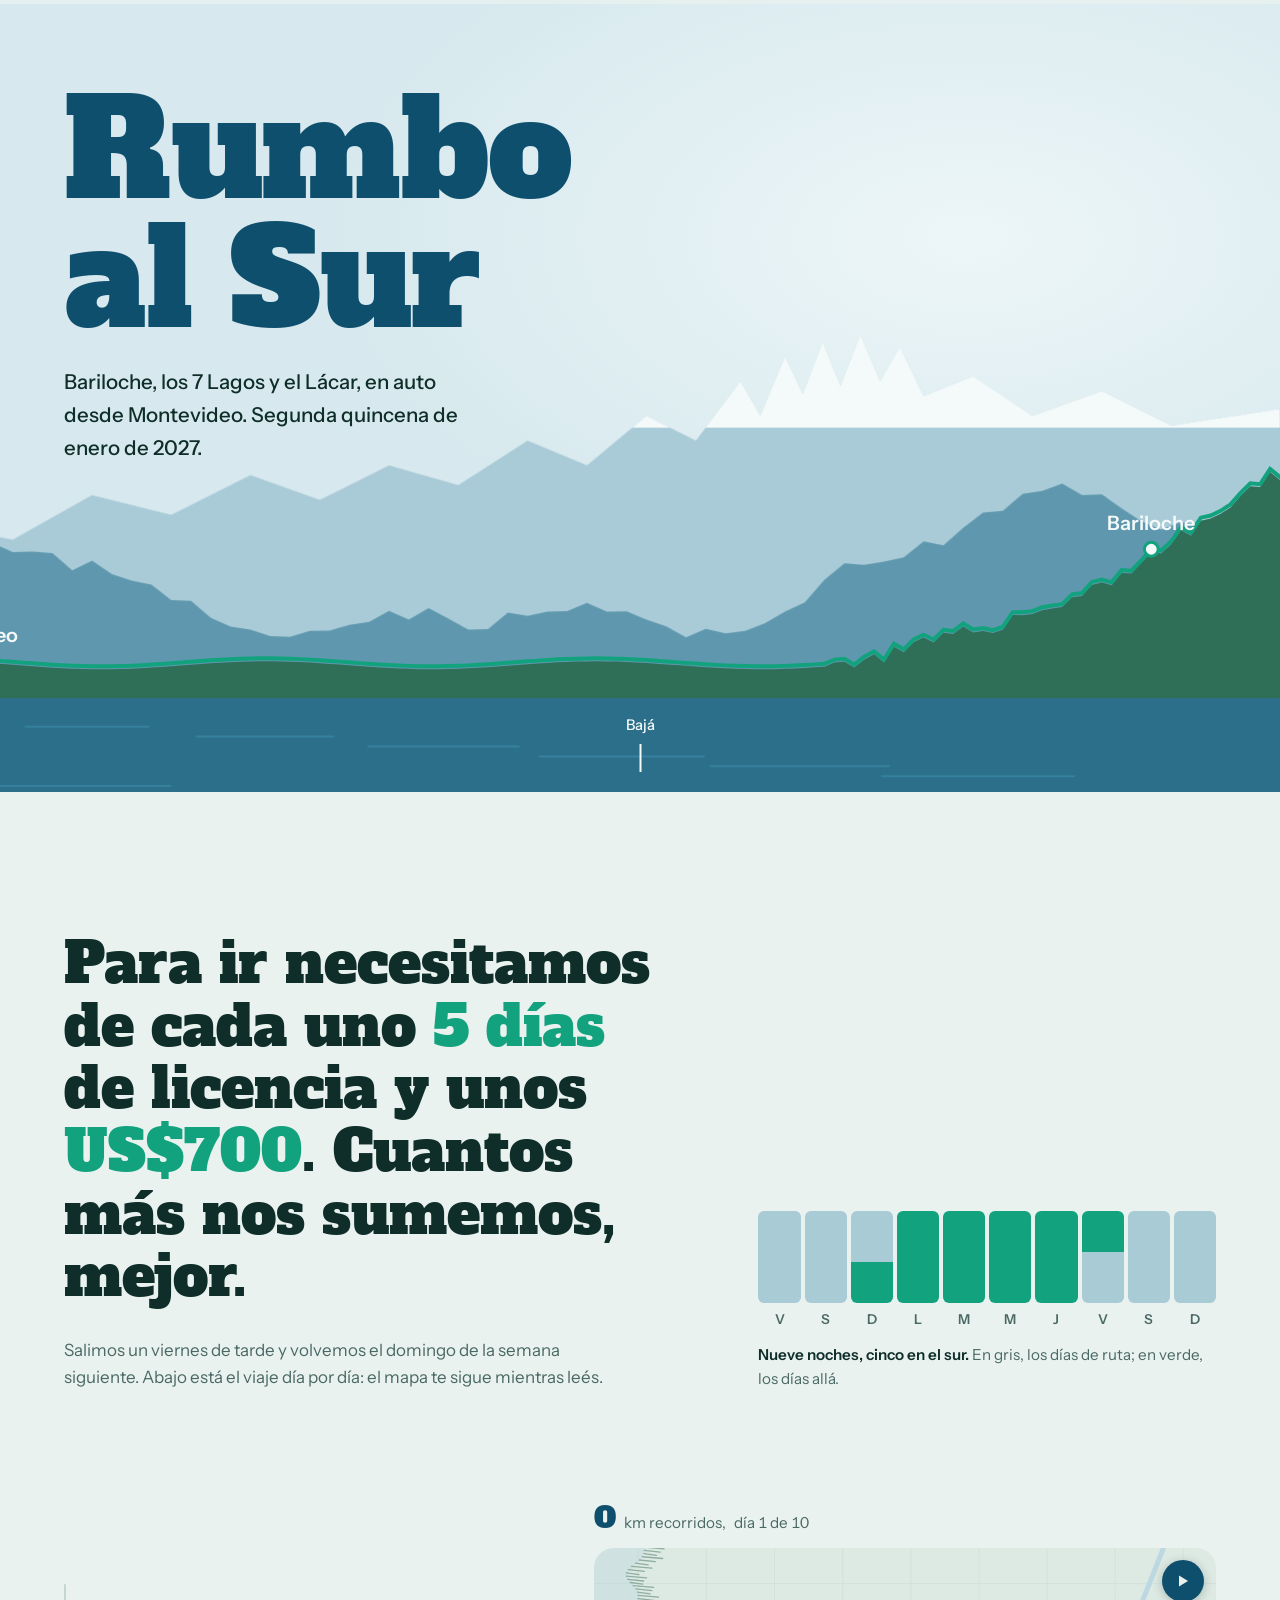
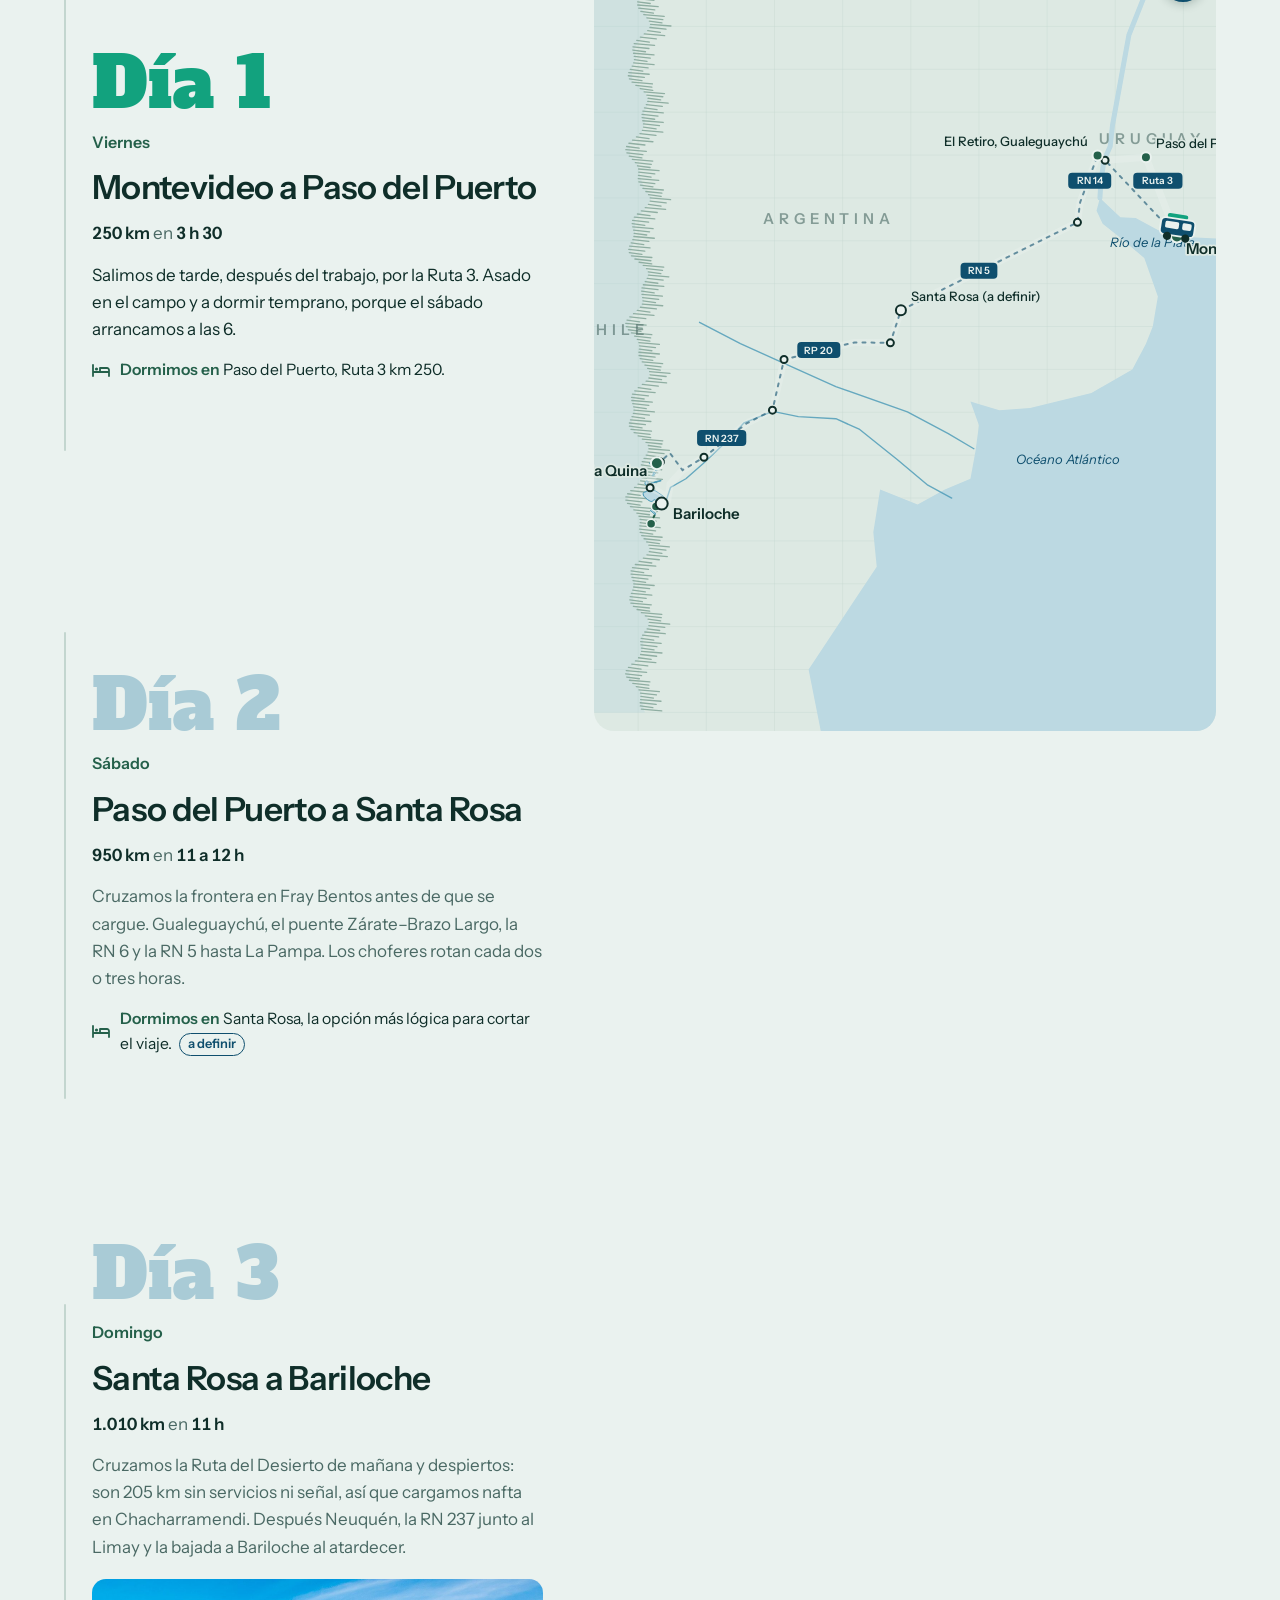
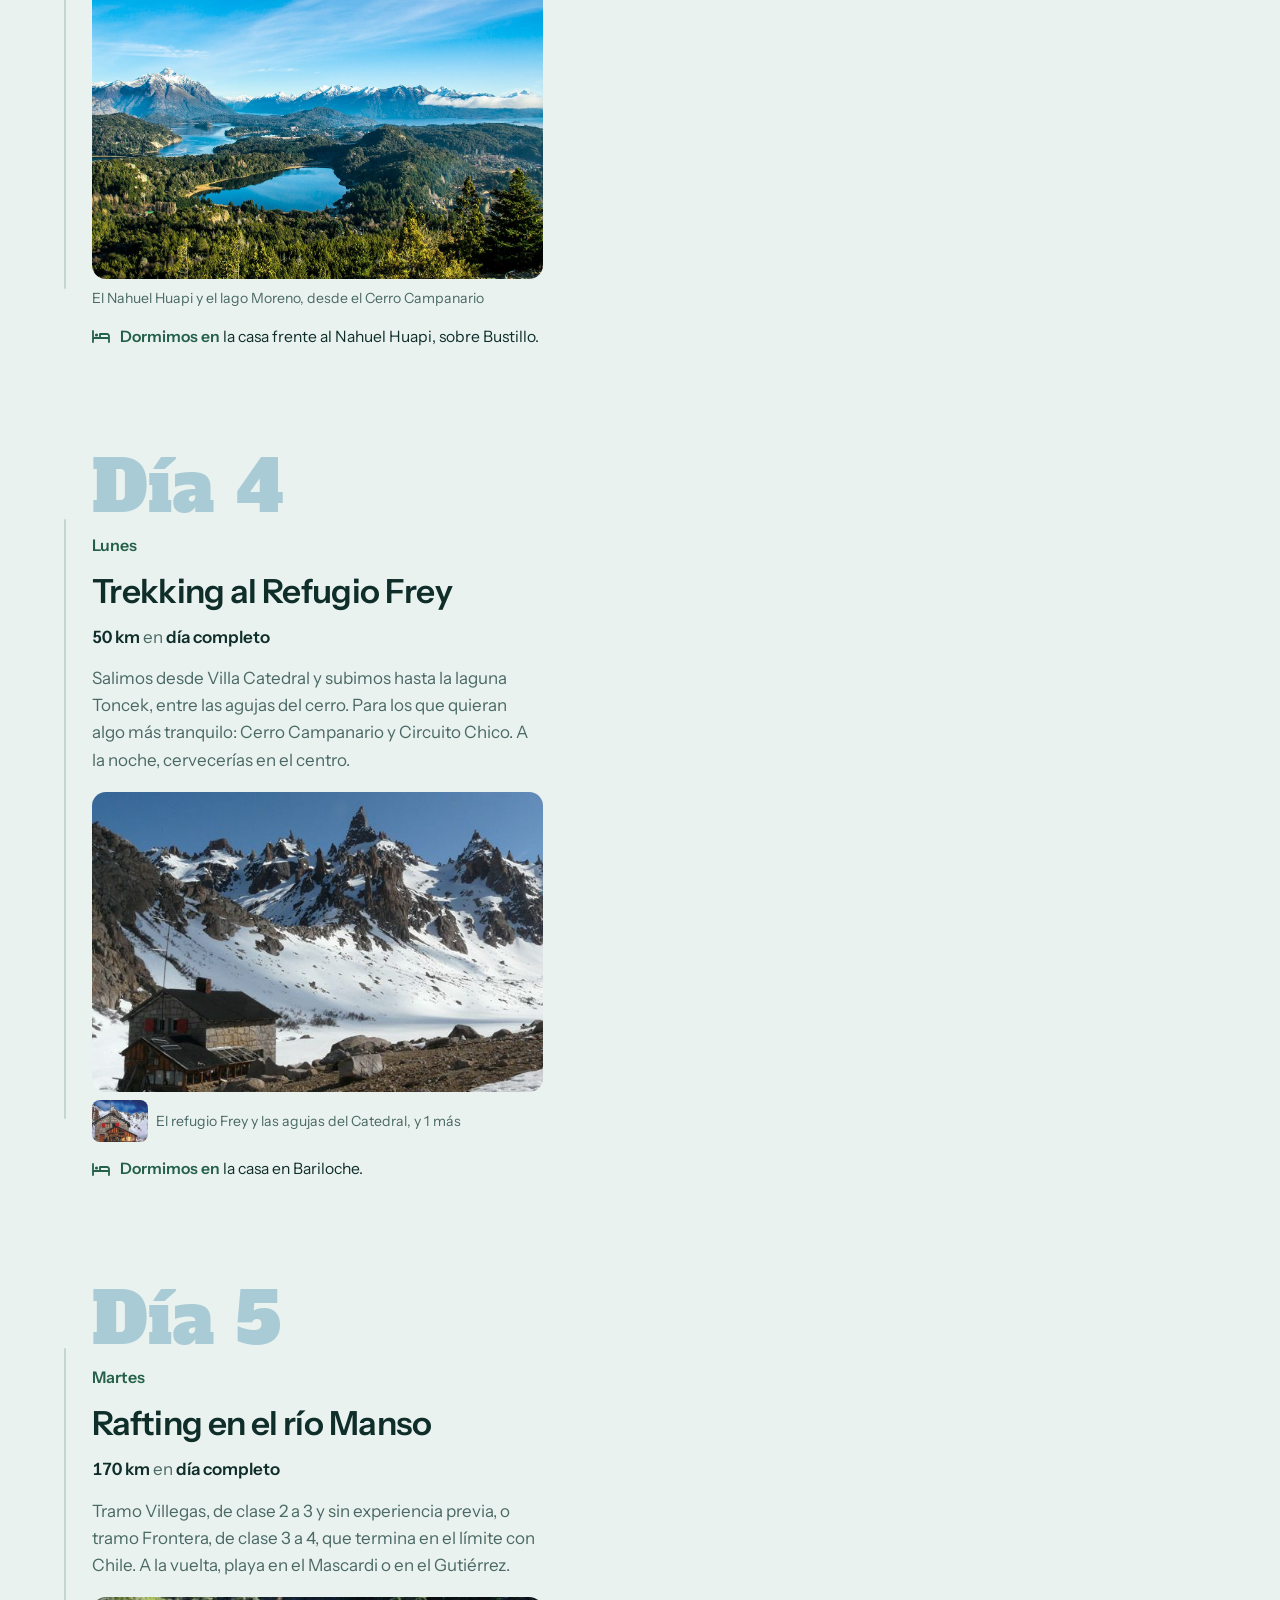
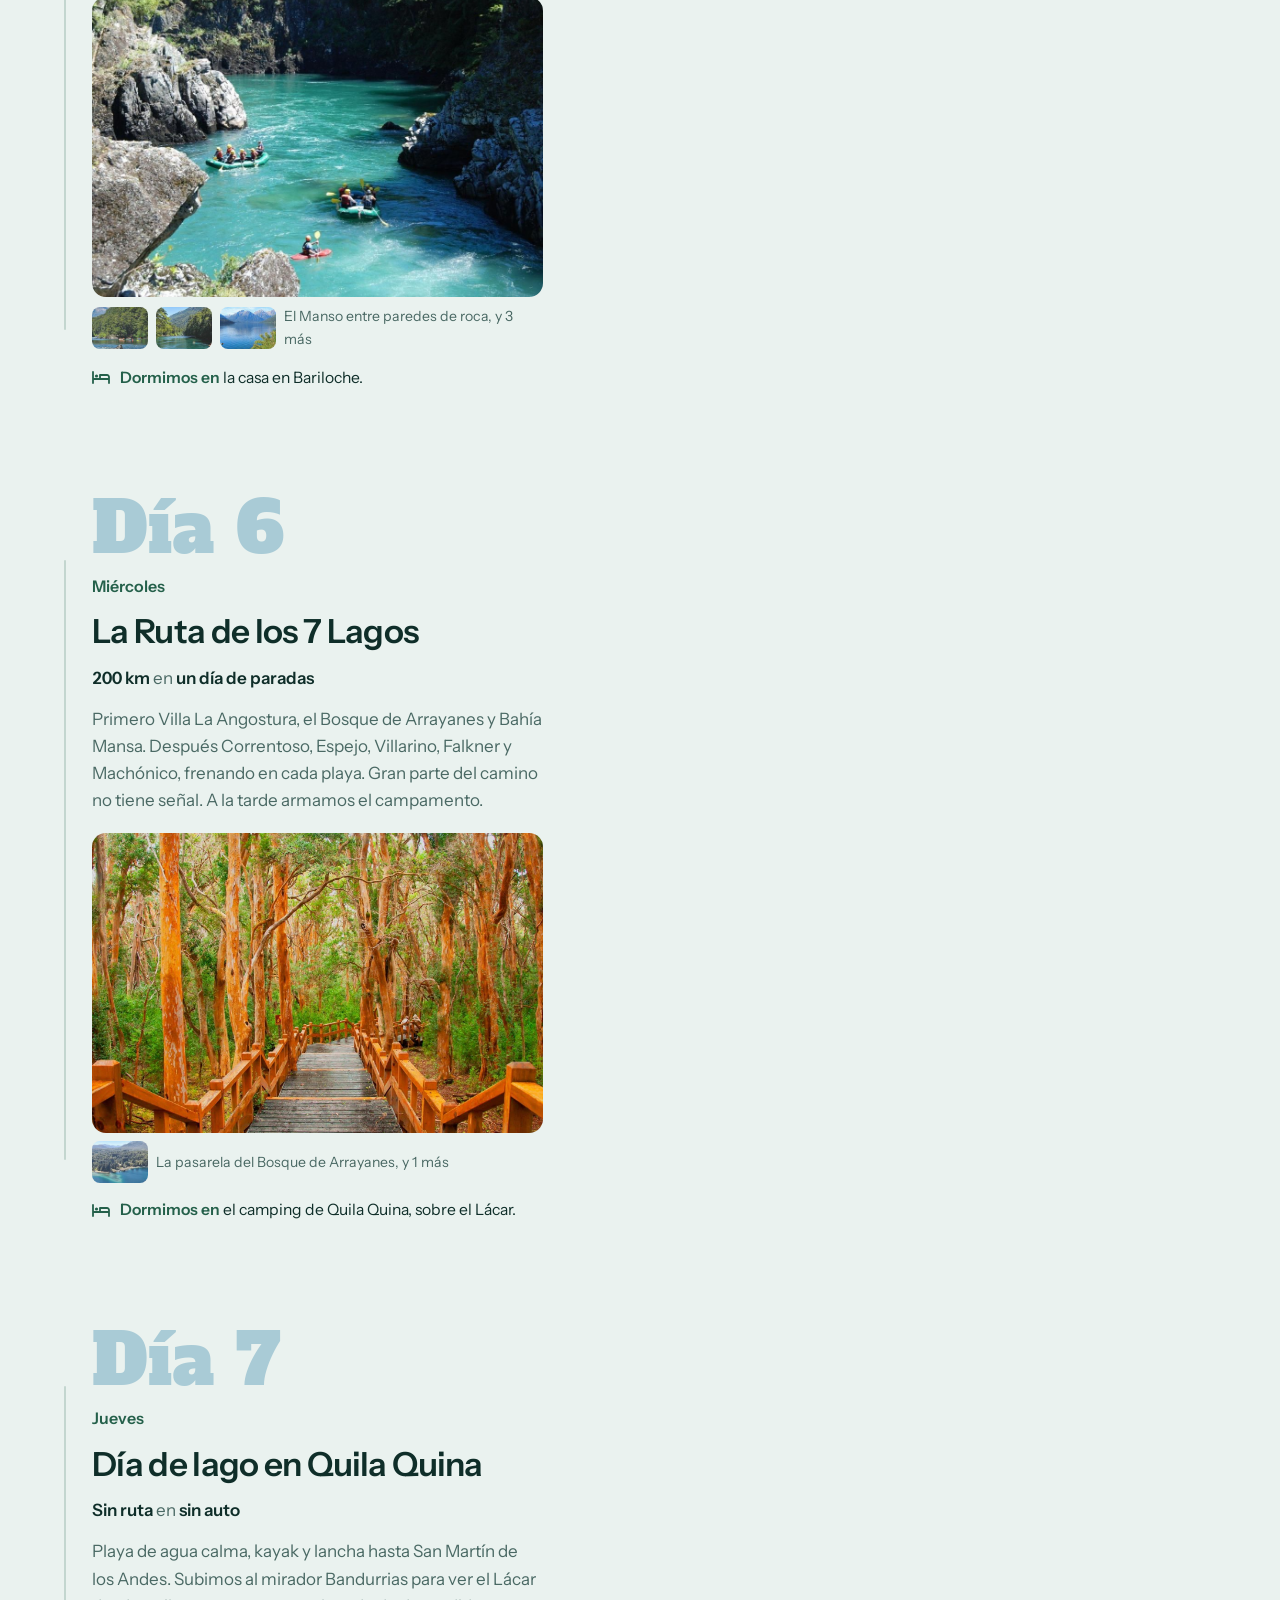
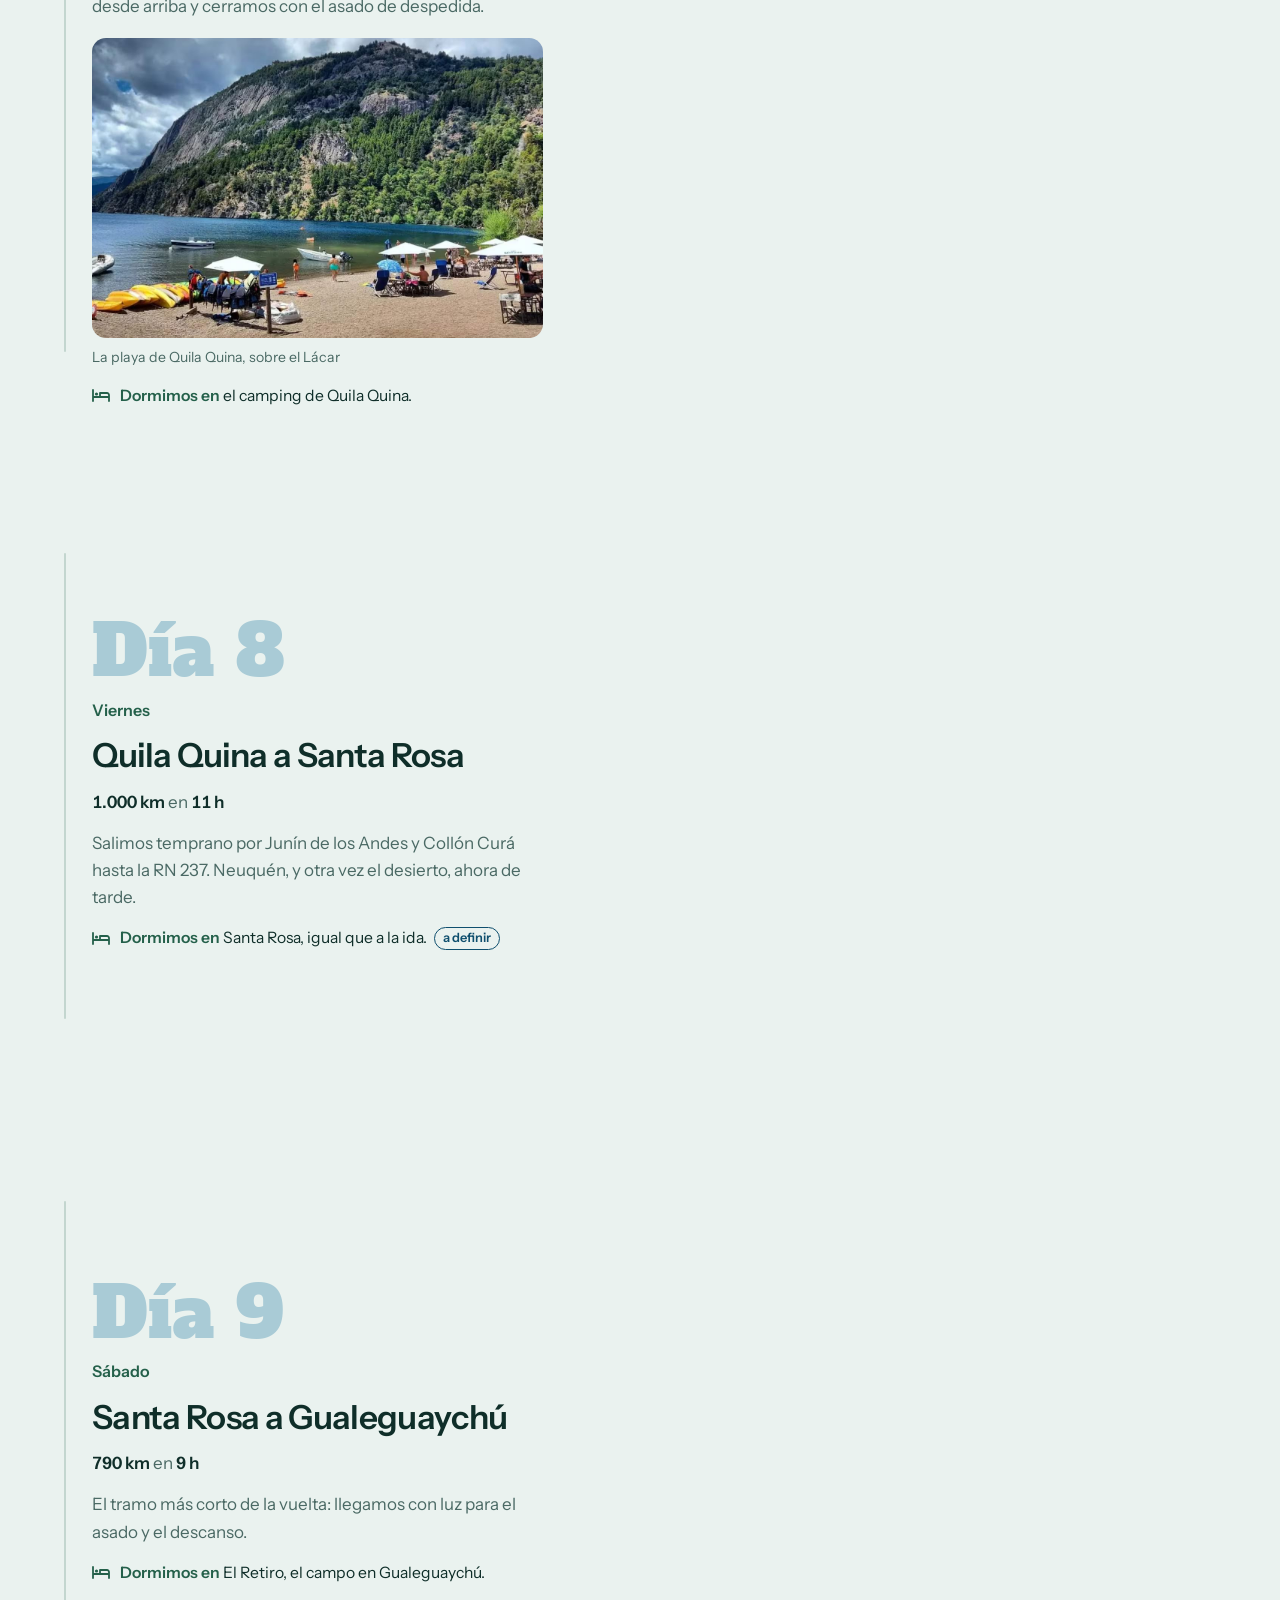
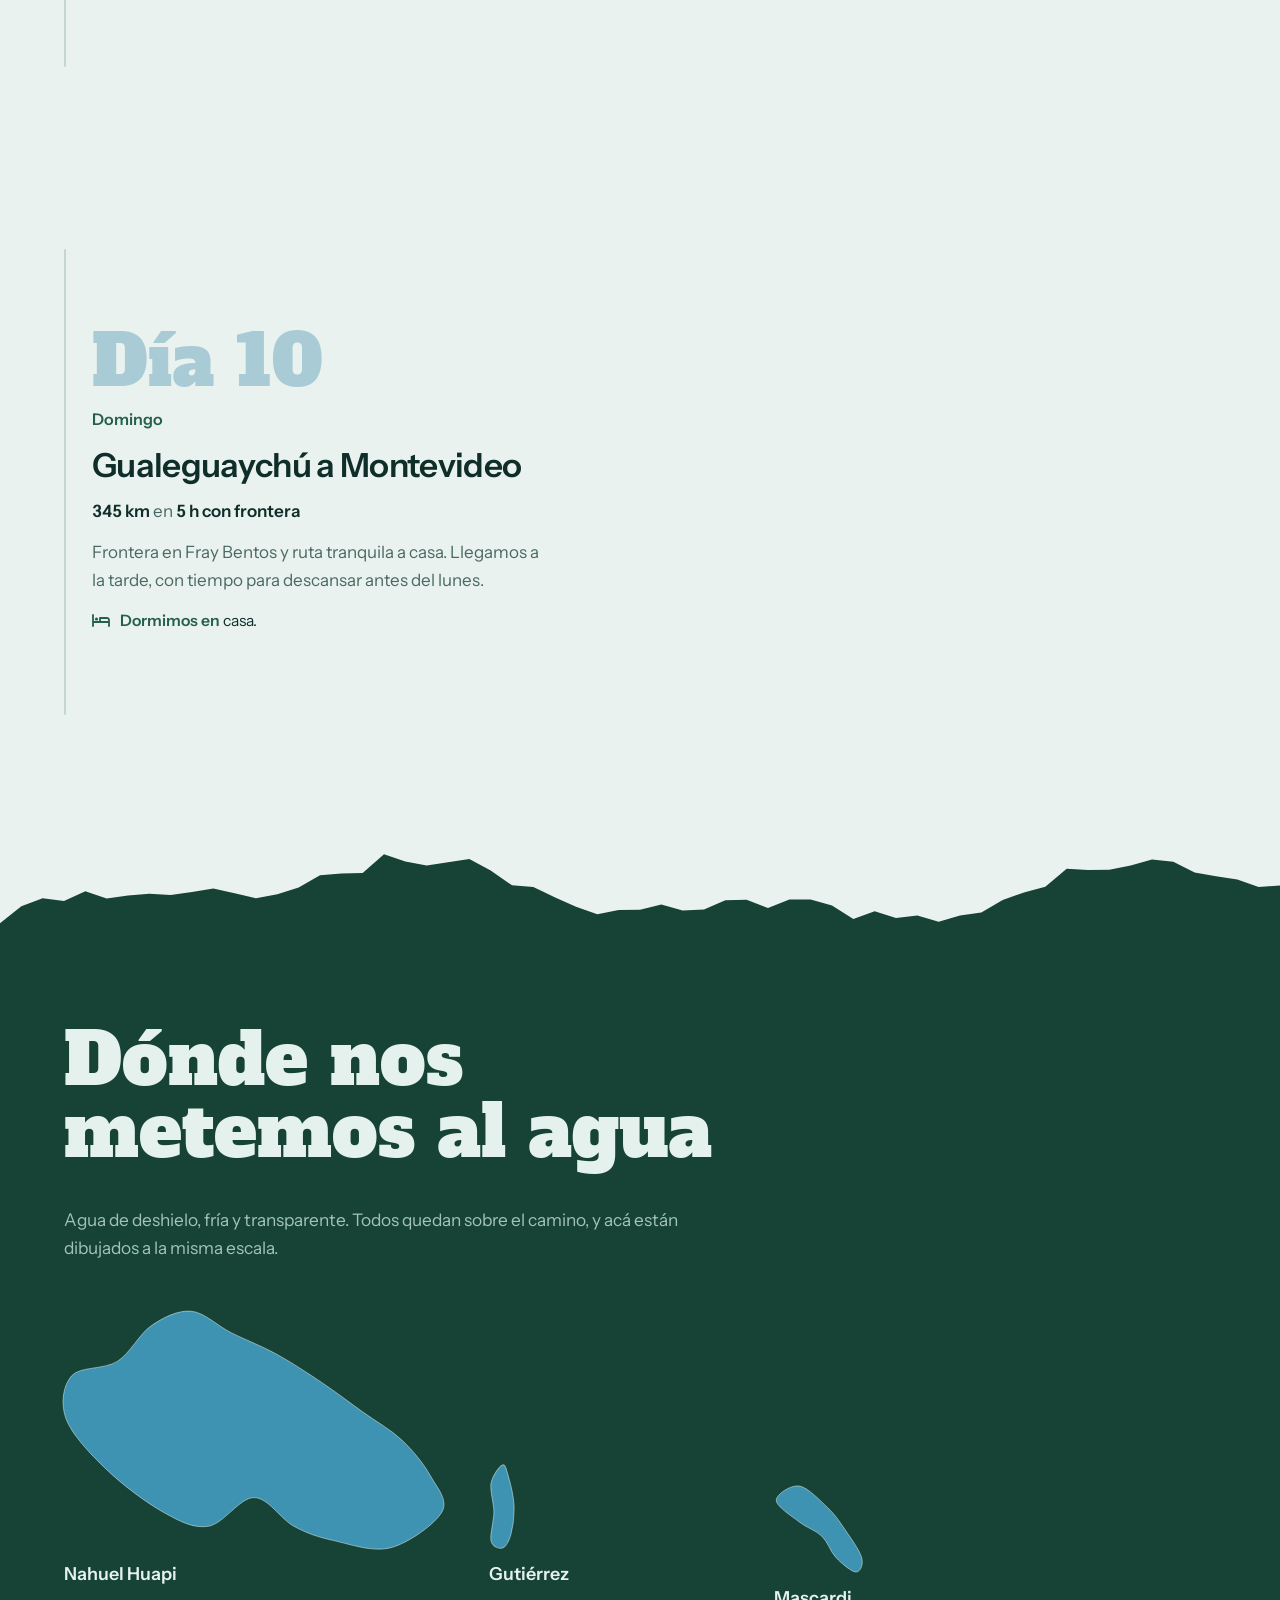
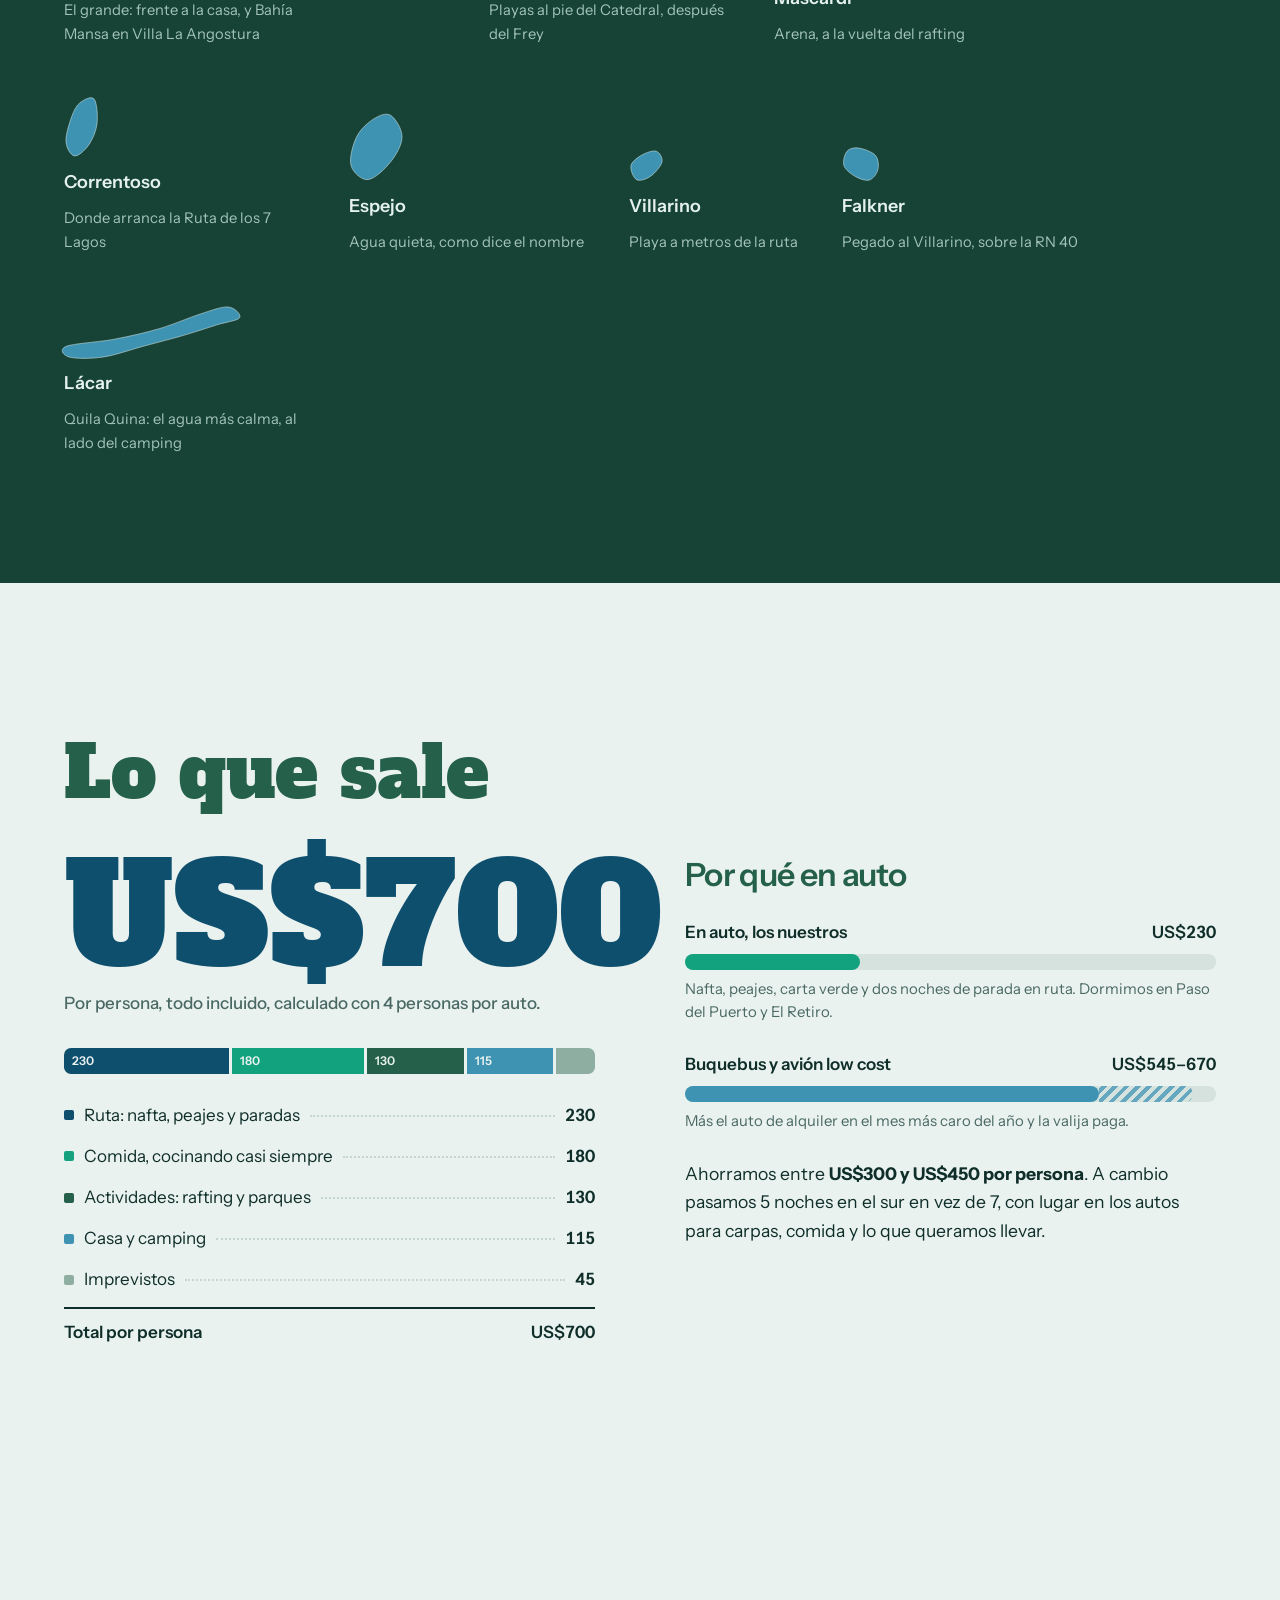
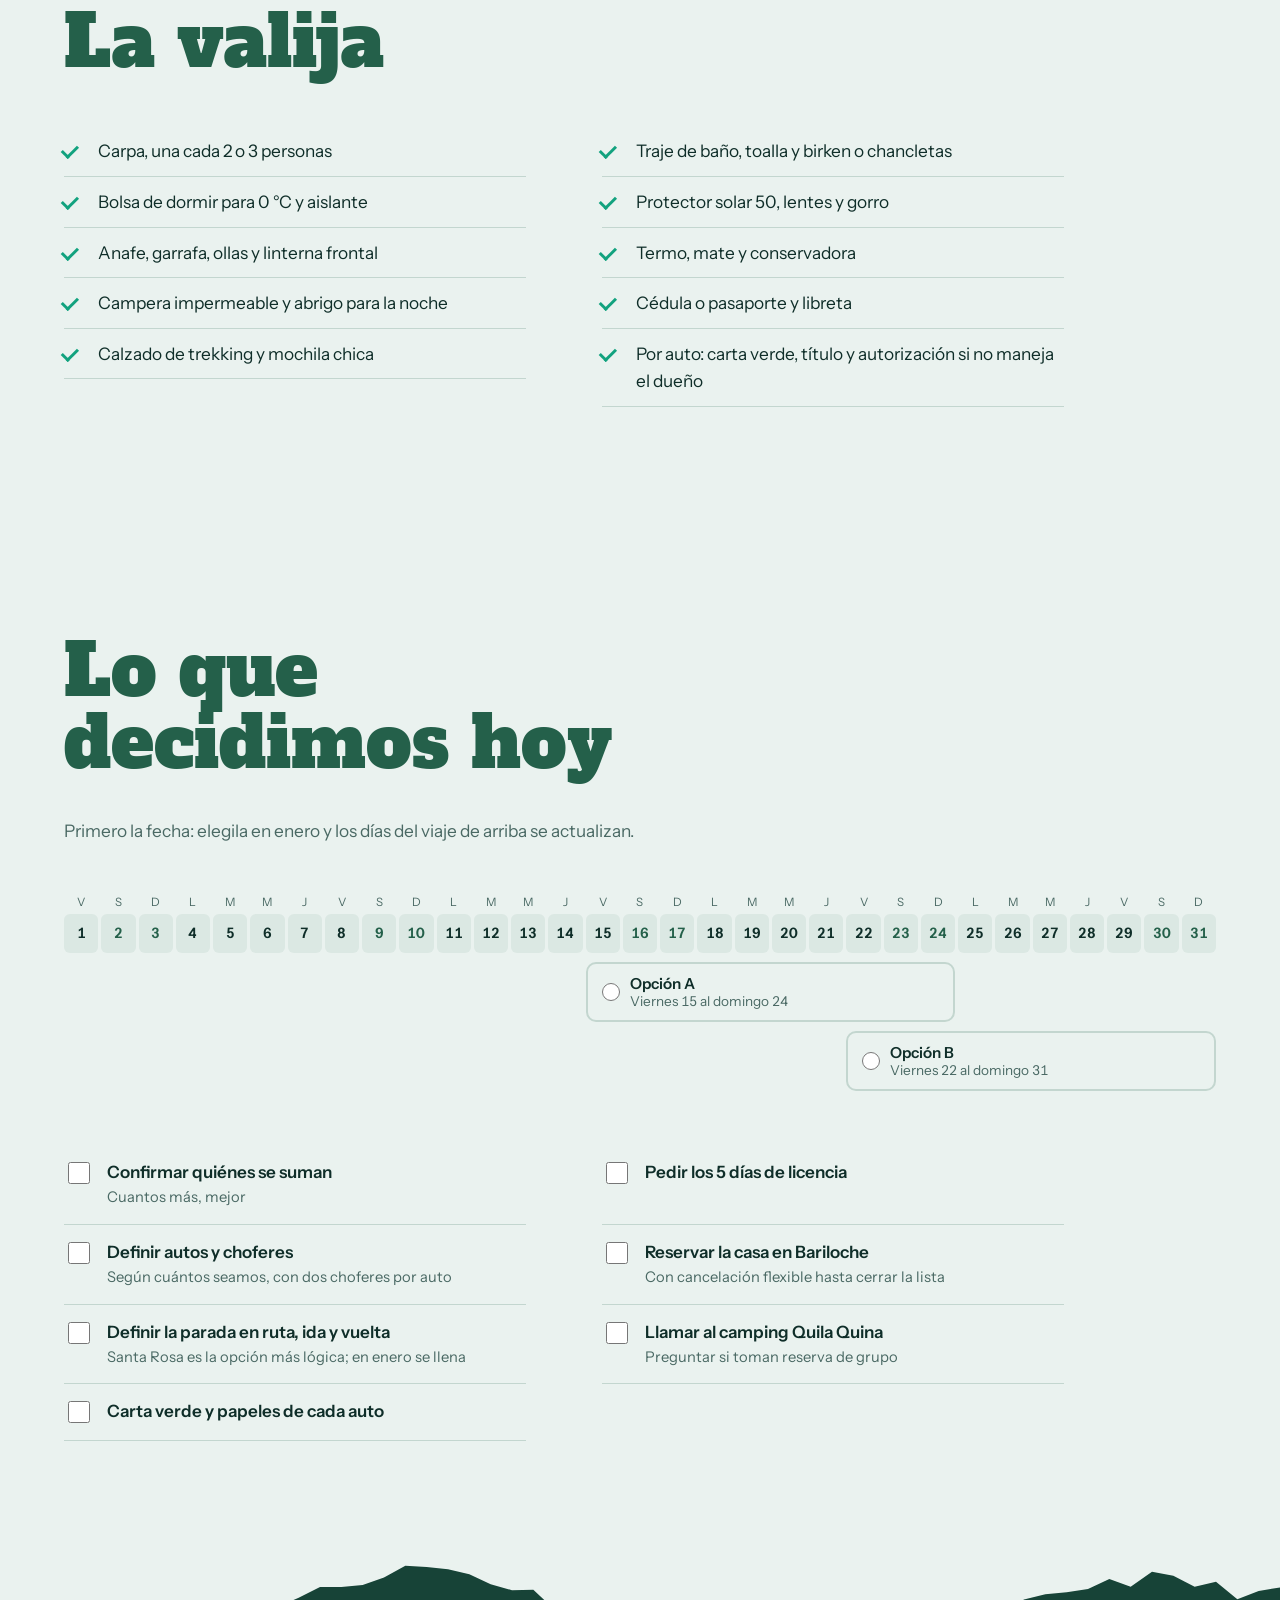
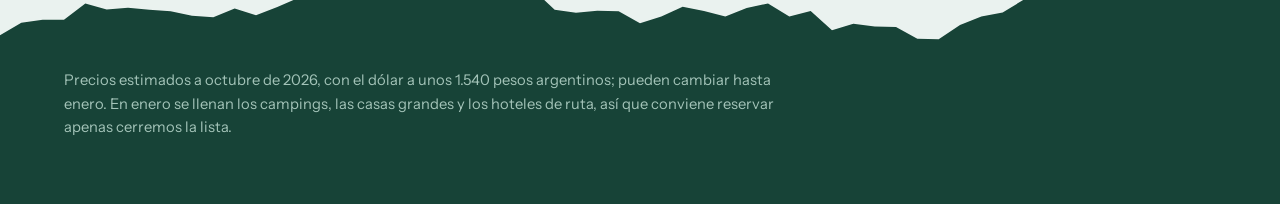
==== index.html @ 47db068f "Rumbo al Sur 2027" ====
<!doctype html>
<html lang="es">
<head>
<meta charset="utf-8">
<meta name="viewport" content="width=device-width, initial-scale=1, viewport-fit=cover">
<meta name="robots" content="noindex, nofollow">
<meta name="description" content="Propuesta de viaje en auto a Bariloche, los 7 Lagos y el Lácar. Enero 2027.">
<style>:root{padding-top:env(safe-area-inset-top,0px);padding-bottom:env(safe-area-inset-bottom,0px)}img{max-width:100%}[hidden]{display:none!important}</style>
<title>Rumbo al Sur 2027</title>
<link rel="preconnect" href="https://fonts.googleapis.com">
<link rel="preconnect" href="https://fonts.gstatic.com" crossorigin>
<link rel="stylesheet" href="https://fonts.googleapis.com/css2?family=Alfa+Slab+One&family=Instrument+Sans:wght@400;500;600&display=swap">
<style>
/* Layout: afiche de Parques Nacionales que se vuelve hoja de ruta.
   Acto 1: hero con la cordillera y el perfil real de la ruta. Acto 2: relato con scroll, mapa fijo con cámara que sigue a la van.
   Acto 3: banda oscura de lagos, números en ticket, calendario de enero, cierre sobre otra cresta. Verdes de bosque, azules de lago. */
:root{
  --bg:#EAF2EF; --ink:#0F2E29; --muted:#4A6964; --line:#C3D6CF;
  --lake:#0F4F6E; --glacier:#3E93B3; --forest:#24604A; --route:#12A27E; --mist:#A9CBD6; --mount:#8FAEA2;
  --sky:#D7E9EE; --far:#A9CAD7; --mid:#5F98AE; --near:#2F6E57; --hero-water:#2C6F8A; --snow:#F4FAFA; --land:#DDE9E3; --water:#BCD9E2;
  --band:#174337; --band-ink:#E4F1EC; --band-muted:#A3C3B8; --band-lake:#3E93B3;
  --slab:"Alfa Slab One", Rockwell, "Roboto Slab", Georgia, serif;
  --sans:"Instrument Sans", system-ui, -apple-system, "Segoe UI", sans-serif;
}
@media (prefers-color-scheme: dark){ :root:not([data-theme="light"]){
  --bg:#0A1917; --ink:#DCECE6; --muted:#93AFA8; --line:#22403F;
  --lake:#6CC0E0; --glacier:#4FA6C6; --forest:#7CC59A; --route:#3FD0A2; --mist:#3D6A78; --mount:#3C5E59;
  --sky:#0E2430; --far:#1D4352; --mid:#235A6B; --near:#1C4A3B; --hero-water:#0C3242; --snow:#9DBFCB; --land:#0F2226; --water:#123744;
  --band:#0E2430; --band-ink:#DCECE6; --band-muted:#8EAAA3; --band-lake:#2B6F88; color-scheme:dark } }
:root[data-theme="dark"]{
  --bg:#0A1917; --ink:#DCECE6; --muted:#93AFA8; --line:#22403F;
  --lake:#6CC0E0; --glacier:#4FA6C6; --forest:#7CC59A; --route:#3FD0A2; --mist:#3D6A78; --mount:#3C5E59;
  --sky:#0E2430; --far:#1D4352; --mid:#235A6B; --near:#1C4A3B; --hero-water:#0C3242; --snow:#9DBFCB; --land:#0F2226; --water:#123744;
  --band:#0E2430; --band-ink:#DCECE6; --band-muted:#8EAAA3; --band-lake:#2B6F88; color-scheme:dark }

*{box-sizing:border-box}
html{scroll-behavior:smooth}
body{margin:0;background:var(--bg);color:var(--ink);font-family:var(--sans);font-size:17px;line-height:1.6;overflow-x:hidden}
h1,h2{font-family:var(--slab);font-weight:400;margin:0;line-height:1;text-wrap:balance}
h3{font-family:var(--sans);font-weight:600;margin:0;letter-spacing:-.02em;line-height:1.12;text-wrap:balance}
p{margin:0}
.gutter{padding-inline:clamp(16px,5vw,72px)}
:focus-visible{outline:3px solid var(--glacier);outline-offset:3px}

/* ---------- Acto 1: hero ---------- */
.hero{position:relative;height:clamp(560px,88vh,860px);overflow:hidden;background:var(--sky)}
.hero svg{position:absolute;inset:0;width:100%;height:100%}
.layer{will-change:transform}
.hero-title{position:absolute;left:0;right:0;top:clamp(44px,10vh,104px);z-index:2;display:flex;flex-direction:column;gap:18px}
.hero h1{font-size:clamp(3.6rem,10.5vw,9rem);color:var(--lake);letter-spacing:-.01em;line-height:.92}
.hero h1 .ln{display:block;overflow:hidden;padding-bottom:.04em}
.hero h1 .ln>span{display:block}
.hero .sub{font-size:clamp(1.05rem,1.6vw,1.3rem);max-width:30ch;font-weight:500}
.scroll-cue{position:absolute;left:50%;bottom:20px;z-index:2;transform:translateX(-50%);color:var(--snow);font-size:.92rem;font-weight:500;display:flex;flex-direction:column;align-items:center;gap:6px;text-decoration:none}
.scroll-cue i{width:2px;height:28px;background:currentColor;display:block;animation:cue 1.8s ease-in-out infinite;transform-origin:top}
@keyframes cue{0%{transform:scaleY(.2)}50%{transform:scaleY(1)}100%{transform:scaleY(.2);opacity:.3}}

/* ---------- Pedido ---------- */
.ask{padding-block:clamp(88px,11vw,150px) clamp(64px,8vw,110px);display:grid;grid-template-columns:minmax(0,1.35fr) minmax(0,1fr);gap:clamp(36px,6vw,96px);align-items:end}
.ask .say{font-family:var(--slab);font-size:clamp(2rem,4.4vw,3.5rem);line-height:1.12;max-width:17ch}
.ask .say b{font-weight:400;color:var(--route)}
.ask .small{margin-top:28px;font-size:1.06rem;color:var(--muted);max-width:52ch}
.strip{display:flex;flex-direction:column;gap:12px}
.strip-days{display:grid;grid-template-columns:repeat(10,minmax(0,1fr));gap:4px}
.strip-days div{display:flex;flex-direction:column;gap:6px;align-items:center;font-size:.85rem;font-weight:600;color:var(--muted)}
.strip-days i{display:block;width:100%;height:clamp(54px,8vw,92px);border-radius:6px;background:var(--mist)}
.strip-days i.sur{background:var(--route)}
.strip-days i.half-in{background:linear-gradient(180deg,var(--mist) 55%,var(--route) 55%)}
.strip-days i.half-out{background:linear-gradient(180deg,var(--route) 45%,var(--mist) 45%)}
.strip p{font-size:.95rem;color:var(--muted)}
.strip p b{color:var(--ink);font-weight:600}

/* ---------- Acto 2: viaje ---------- */
.journey{display:grid;grid-template-columns:minmax(0,1fr) minmax(0,1.3fr);gap:clamp(28px,4vw,64px);align-items:start;padding-bottom:40px}
.chapters{display:flex;flex-direction:column}
.chapter{position:relative;min-height:72vh;display:flex;flex-direction:column;justify-content:center;gap:14px;padding:6vh 0 6vh 28px}
.chapter .rule{position:absolute;left:0;top:14%;bottom:14%;width:2px;background:var(--line);border-radius:2px;overflow:hidden}
.chapter .rule i{position:absolute;inset:0;background:var(--route);transform-origin:top;transform:scaleY(0)}
.chapter .date{font-family:var(--slab);font-size:clamp(3.2rem,5.4vw,4.5rem);line-height:.9;color:var(--mist);transition:color .45s}
.chapter.on .date{color:var(--route)}
.chapter .wd{font-weight:600;color:var(--forest);font-size:1rem}
.chapter h3{font-size:clamp(1.6rem,2.6vw,2.1rem)}
.chapter .meta{font-variant-numeric:tabular-nums;font-weight:600}
.chapter .meta span{color:var(--muted);font-weight:400}
.chapter .txt{max-width:46ch;color:var(--muted);transition:color .45s}
.chapter.on .txt{color:var(--ink)}
.chapter .bed{display:flex;gap:10px;align-items:baseline;font-size:.98rem}
.chapter .bed b{font-weight:600;color:var(--forest)}
.chapter .bed svg{flex:0 0 auto;align-self:center;color:var(--forest)}
.tbd{display:inline-block;font-size:.8rem;font-weight:600;color:var(--lake);border:1px solid currentColor;border-radius:999px;padding:0 8px;margin-left:4px;vertical-align:1px}

.mapcol{position:sticky;top:calc(env(safe-area-inset-top,0px) + 3vh);height:94vh;display:flex;flex-direction:column;gap:10px;padding-block:1vh}
.odo{display:flex;align-items:baseline;gap:8px;font-variant-numeric:tabular-nums;color:var(--muted);font-size:.95rem;min-height:2.2rem}
.odo b{font-family:var(--slab);font-weight:400;font-size:1.9rem;line-height:1;color:var(--lake)}
.map-frame{position:relative;flex:1;min-height:0;border-radius:20px;overflow:hidden;background:var(--land)}
.map-frame svg{position:absolute;inset:0;width:100%;height:100%;display:block}
.tour{position:absolute;right:12px;top:12px;width:42px;height:42px;border-radius:50%;border:0;background:var(--lake);color:var(--bg);display:grid;place-items:center;cursor:pointer;box-shadow:0 2px 10px color-mix(in srgb,var(--ink) 25%,transparent)}
.tour svg{position:static;width:16px;height:16px}

/* SVG mapa */
#map{--z:1}
.m-water{fill:var(--water)}
.m-chile{fill:var(--mist);opacity:.28}
.m-river{fill:none;stroke:var(--glacier);stroke-width:1.4;stroke-linecap:round;stroke-linejoin:round;opacity:.75;vector-effect:non-scaling-stroke}
.m-river.wide{stroke:var(--water);stroke-width:5;opacity:1}
.m-hach{stroke:var(--mount);stroke-width:1.3;stroke-linecap:round;vector-effect:non-scaling-stroke}
.m-lake{fill:var(--water);stroke:var(--glacier);stroke-width:1;vector-effect:non-scaling-stroke}
.m-grid{stroke:var(--line);stroke-width:1;opacity:.35;vector-effect:non-scaling-stroke}
.m-base{fill:none;stroke:var(--bg);stroke-width:7;stroke-linejoin:round;stroke-linecap:round;opacity:.4;vector-effect:non-scaling-stroke}
.m-back{fill:none;stroke:var(--lake);stroke-width:2;stroke-dasharray:3 6;stroke-linecap:round;opacity:.6;vector-effect:non-scaling-stroke}
.m-done{fill:none;stroke:var(--route);stroke-width:5;stroke-linejoin:round;stroke-linecap:round;vector-effect:non-scaling-stroke}
.m-spur{fill:none;stroke:var(--forest);stroke-width:2;stroke-dasharray:2 5;stroke-linecap:round;vector-effect:non-scaling-stroke}
.m-spur-done{fill:none;stroke:var(--route);stroke-width:4;stroke-linecap:round;stroke-linejoin:round;vector-effect:non-scaling-stroke}
.m-stop{fill:var(--bg);stroke:var(--ink);stroke-width:2;vector-effect:non-scaling-stroke}
.m-stop.home{fill:var(--forest);stroke:var(--bg)}
.m-poi{fill:var(--forest);stroke:var(--bg);stroke-width:1.5;vector-effect:non-scaling-stroke}
.m-l{paint-order:stroke;stroke:var(--land);stroke-linejoin:round;stroke-width:calc(3.5px / var(--z));font-family:var(--sans)}
.t1{font-size:calc(15px / var(--z));font-weight:600;fill:var(--ink)}
.t2{font-size:calc(13px / var(--z));font-weight:500;fill:var(--ink)}
.t3{font-size:calc(11px / var(--z));font-weight:500;fill:var(--muted)}
.tl{font-size:calc(11.5px / var(--z));font-style:italic;font-weight:500;fill:var(--lake);stroke:var(--water)}
.m-country{font-family:var(--sans);font-weight:600;font-size:calc(15px / var(--z));letter-spacing:.32em;fill:var(--muted);opacity:.6}
.m-sea{font-family:var(--sans);font-style:italic;font-size:calc(13px / var(--z));fill:var(--lake)}
.shield rect{fill:var(--lake)}
.shield text{fill:var(--bg);font:600 10px var(--sans)}
.van-body{fill:var(--lake);stroke:var(--bg);stroke-width:1.6}
.van-win{fill:var(--bg)}
.van-wheel{fill:var(--ink)}
.van-roof{fill:var(--route)}

/* Barra de progreso de lectura */
.progress{position:fixed;left:0;right:0;top:0;z-index:40;height:calc(env(safe-area-inset-top,0px) + 4px);padding-top:env(safe-area-inset-top,0px);background:color-mix(in srgb,var(--bg) 70%,transparent);pointer-events:none}
.progress i{display:block;height:4px;background:linear-gradient(90deg,var(--lake),var(--route));transform-origin:left;transform:scaleX(0);border-radius:0 2px 2px 0}

/* Fotos en los capítulos */
.ph{margin:4px 0 0;display:flex;flex-direction:column;gap:8px;max-width:520px}
.ph-main{display:block;width:100%;aspect-ratio:3/2;border:0;padding:0;border-radius:14px;overflow:hidden;cursor:zoom-in;background:var(--line)}
.ph-main img{width:100%;height:100%;object-fit:cover;display:block;transition:transform .8s cubic-bezier(.2,.8,.2,1)}
.ph-main:hover img{transform:scale(1.03)}
.ph-row{display:flex;gap:8px;align-items:center}
.ph-thumb{width:56px;height:42px;border:0;padding:0;border-radius:8px;overflow:hidden;cursor:pointer;opacity:.85;flex:0 0 auto;background:var(--line)}
.ph-thumb:hover{opacity:1}
.ph-thumb img{width:100%;height:100%;object-fit:cover;display:block}
.ph figcaption{font-size:.88rem;color:var(--muted);flex:1;min-width:0}
/* Pines con foto en el mapa */
.pin{cursor:pointer;transition:opacity .35s}
.pin .ring{fill:var(--bg);stroke:var(--lake);stroke-width:2.5}
.pin.on .ring{stroke:var(--route);stroke-width:3.5}
.pin .tip{fill:var(--bg);stroke:var(--lake);stroke-width:2.5;stroke-linejoin:round}
.pin.on .tip{stroke:var(--route)}
.pin:focus{outline:none}.pin:focus-visible .ring{stroke:var(--glacier);stroke-width:4}
/* Visor de fotos */
.lb{position:fixed;inset:0;z-index:50;background:color-mix(in srgb,#06120f 90%,transparent);display:flex;flex-direction:column;align-items:center;justify-content:center;gap:14px;padding:calc(env(safe-area-inset-top,0px) + 56px) 16px calc(env(safe-area-inset-bottom,0px) + 24px)}
.lb img{max-width:min(1200px,100%);max-height:72vh;border-radius:12px;display:block;object-fit:contain}
.lb p{color:#E4F1EC;font-size:1rem;text-align:center;max-width:60ch}
.lb p span{color:#A3C3B8;font-size:.88rem;margin-left:8px;font-variant-numeric:tabular-nums}
.lb button{position:absolute;border:0;border-radius:50%;width:46px;height:46px;background:rgba(228,241,236,.14);color:#E4F1EC;cursor:pointer;display:grid;place-items:center;font:600 1.3rem var(--sans)}
.lb button:hover{background:rgba(228,241,236,.26)}
.lb .x{top:calc(env(safe-area-inset-top,0px) + 12px);right:16px}
.lb .prev{left:16px;top:50%;transform:translateY(-50%)}
.lb .next{right:16px;top:50%;transform:translateY(-50%)}
@media (max-width:600px){.lb .prev,.lb .next{top:auto;bottom:calc(env(safe-area-inset-bottom,0px) + 16px);transform:none}}

/* ---------- Acto 3 ---------- */
.edge{display:block;width:100%;height:clamp(50px,7vw,110px);margin-bottom:-1px}
.edge path{fill:var(--band)}
.band{background:var(--band);color:var(--band-ink)}
.block{display:flex;flex-direction:column;gap:clamp(28px,4vw,48px)}
.block h2{font-size:clamp(2.6rem,6vw,4.5rem);max-width:15ch}
.block .intro{max-width:56ch;font-size:1.08rem;margin-top:-10px}
.lakes-block{padding-block:clamp(48px,7vw,96px) clamp(96px,10vw,140px)}
.lakes-block h2{color:var(--band-ink)}
.lakes-block .intro{color:var(--band-muted)}
.lakes{display:flex;flex-wrap:wrap;align-items:flex-end;gap:clamp(28px,4vw,56px) clamp(24px,3.5vw,52px)}
.lk{display:flex;flex-direction:column;gap:10px;max-width:100%}
.lk svg{display:block;max-width:100%;height:auto;overflow:visible}
.lk path{fill:var(--band-lake);stroke:var(--band-ink);stroke-opacity:.5;stroke-width:1}
.lk b{font-weight:600;font-size:1.12rem}
.lk span{font-size:.92rem;color:var(--band-muted);max-width:24ch}
.lakes-note{font-size:.9rem;color:var(--band-muted)}

.money-block{padding-block:clamp(110px,12vw,170px)}
.money-block h2,.pack-block h2,.decide h2{color:var(--forest)}
.money{display:grid;grid-template-columns:minmax(0,1fr) minmax(0,1fr);gap:clamp(44px,7vw,110px);align-items:start}
.big{font-family:var(--slab);font-size:clamp(4.5rem,11vw,9rem);line-height:.85;color:var(--lake);font-variant-numeric:tabular-nums}
.big-cap{margin-top:14px;color:var(--muted);font-weight:500}
.stack{display:flex;height:26px;border-radius:7px;overflow:hidden;margin-top:30px;gap:3px}
.stack div{height:100%;display:flex;align-items:center;padding-left:8px;font-size:.75rem;font-weight:600;color:var(--bg);white-space:nowrap;overflow:hidden}
.ticket{margin-top:22px;display:flex;flex-direction:column;gap:2px;font-variant-numeric:tabular-nums}
.ticket div{display:flex;align-items:baseline;gap:10px;padding-block:6px}
.ticket .k{width:10px;height:10px;border-radius:2px;flex:0 0 auto;align-self:center}
.ticket .lead{flex:1;border-bottom:2px dotted var(--line);transform:translateY(-4px)}
.ticket b{font-weight:600}
.ticket .sum{border-top:2px solid var(--ink);margin-top:6px;padding-top:10px;font-weight:600}
.versus{display:flex;flex-direction:column;gap:26px}
.versus h3{font-size:clamp(1.6rem,2.6vw,2rem);color:var(--forest)}
.vs{display:flex;flex-direction:column;gap:8px}
.vs .lab{display:flex;justify-content:space-between;gap:12px;font-weight:600}
.vs .lab span{font-variant-numeric:tabular-nums}
.vs-track{position:relative;height:16px;border-radius:999px;background:color-mix(in srgb,var(--line) 55%,transparent)}
.vs-fill{position:absolute;left:0;top:0;bottom:0;border-radius:999px}
.vs-ext{position:absolute;top:0;bottom:0;border-radius:0 999px 999px 0;background:repeating-linear-gradient(-45deg,var(--glacier) 0 4px,transparent 4px 8px);opacity:.75}
.vs .note{font-size:.93rem;color:var(--muted)}
.save{font-size:1.1rem;max-width:44ch}

.pack-block{padding-block:clamp(72px,8vw,100px)}
.pack{columns:2;column-gap:clamp(32px,6vw,90px);margin:0;padding:0;list-style:none;font-size:1.08rem;max-width:1000px}
.pack li{break-inside:avoid;padding-block:11px;display:grid;grid-template-columns:24px 1fr;gap:10px;align-items:baseline;border-bottom:1px solid var(--line)}
.pack li::before{content:"";width:13px;height:7px;border-left:3px solid var(--route);border-bottom:3px solid var(--route);transform:rotate(-45deg) translateY(-3px)}

.decide{padding-block:clamp(96px,10vw,130px) clamp(80px,9vw,120px)}
.cal-wrap{overflow-x:auto;padding-bottom:6px}
.cal{display:grid;grid-template-columns:repeat(31,minmax(20px,1fr));gap:3px 3px;min-width:660px;font-variant-numeric:tabular-nums}
.cal .wk{font-size:.72rem;color:var(--muted);text-align:center}
.cal .dn{font-size:.9rem;font-weight:600;text-align:center;padding-block:8px;border-radius:6px;color:var(--ink);background:color-mix(in srgb,var(--line) 40%,transparent);transition:background .3s,color .3s}
.cal .dn.we{color:var(--forest)}
.cal .dn.sel{background:var(--route);color:var(--bg)}
.cal .band-opt{position:relative;display:flex;align-items:center;gap:10px;margin-top:6px;padding:10px 14px;border-radius:10px;border:2px solid var(--line);cursor:pointer;font-weight:600;font-size:.95rem;line-height:1.25;transition:border-color .25s,background .25s}
.cal .band-opt span small{display:block;font-weight:400;color:var(--muted);font-size:.85rem}
.cal .band-opt input{accent-color:var(--route);width:18px;height:18px;flex:0 0 auto;margin:0}
.cal .band-opt:has(input:checked){border-color:var(--route);background:color-mix(in srgb,var(--route) 10%,transparent)}
.todo{display:grid;grid-template-columns:repeat(2,minmax(0,1fr));gap:0 clamp(32px,6vw,90px);max-width:1000px}
.check{display:flex;gap:14px;align-items:flex-start;padding-block:14px;border-bottom:1px solid var(--line);cursor:pointer}
.check input{width:22px;height:22px;margin-top:3px;accent-color:var(--route);flex:0 0 auto}
.check b{font-weight:600}
.check small{display:block;color:var(--muted);font-size:.92rem}
.check input:checked + div{color:var(--muted);text-decoration:line-through}
footer.band{padding-block:24px 64px;font-size:.92rem;color:var(--band-muted)}
footer p{max-width:72ch}

@media (max-width:860px){
  .ask{grid-template-columns:1fr}
  .journey{grid-template-columns:1fr;gap:0}
  .mapcol{order:-1;top:env(safe-area-inset-top,0px);height:min(48vh,360px);z-index:3;background:var(--bg);padding-block:6px 8px;margin-inline:calc(-1 * clamp(16px,5vw,72px));padding-inline:clamp(16px,5vw,72px)}
  .odo{min-height:0;font-size:.88rem}.odo b{font-size:1.5rem}
  .chapter{min-height:68vh}
  .money,.todo{grid-template-columns:1fr}
  .pack{columns:1}
}
@media (prefers-reduced-motion:reduce){
  html{scroll-behavior:auto}
  .scroll-cue i{animation:none}
}
</style>
</head>
<body>


<div lang="es">
<div class="progress" aria-hidden="true"><i id="progressBar"></i></div>
<header class="hero" id="top">
  <svg id="peaks" viewBox="0 0 1440 800" preserveAspectRatio="xMaxYMax slice" aria-hidden="true"></svg>
  <div class="hero-title gutter">
    <h1 id="title"><span class="ln"><span>Rumbo</span></span><span class="ln"><span>al Sur</span></span></h1>
    <p class="sub">Bariloche, los 7 Lagos y el Lácar, en auto desde Montevideo. Segunda quincena de enero de 2027.</p>
  </div>
  <a class="scroll-cue" href="#pedido"><span>Bajá</span><i></i></a>
</header>

<section class="ask gutter" id="pedido" aria-label="Lo que necesitamos de cada uno">
  <div>
    <p class="say">Para ir necesitamos de cada uno <b>5 días</b> de licencia y unos <b>US$700</b>. Cuantos más nos sumemos, mejor.</p>
    <p class="small">Salimos un viernes de tarde y volvemos el domingo de la semana siguiente. Abajo está el viaje día por día: el mapa te sigue mientras leés.</p>
  </div>
  <div class="strip" aria-label="Los 10 días del viaje">
    <div class="strip-days" id="strip"></div>
    <p><b>Nueve noches, cinco en el sur.</b> En gris, los días de ruta; en verde, los días allá.</p>
  </div>
</section>

<section class="journey gutter" aria-label="El viaje día por día">
  <div class="chapters" id="chapters"></div>
  <div class="mapcol">
    <p class="odo" aria-hidden="true"><b id="odoKm">0</b> km recorridos, <span id="odoDay">día 1 de 10</span></p>
    <div class="map-frame" id="frame">
      <svg id="map" role="img" aria-label="Mapa del recorrido: de Montevideo a Bariloche por Santa Rosa y Neuquén, los 7 Lagos hasta Quila Quina y la vuelta por Santa Rosa y Gualeguaychú"></svg>
      <button class="tour" id="tour" type="button" aria-label="Recorrer el viaje solo"><svg viewBox="0 0 16 16" aria-hidden="true"><path id="tourIcon" d="M4 2.5v11l9-5.5z" fill="currentColor"/></svg></button>
    </div>
  </div>
</section>

<svg class="edge" viewBox="0 0 1440 110" preserveAspectRatio="none" aria-hidden="true"><path id="edge1"/></svg>
<section class="band block lakes-block gutter" aria-labelledby="h-lagos">
  <h2 id="h-lagos">Dónde nos metemos al agua</h2>
  <p class="intro">Agua de deshielo, fría y transparente. Todos quedan sobre el camino, y acá están dibujados a la misma escala.</p>
  <div class="lakes" id="lakes"></div>
</section>

<section class="block money-block gutter" aria-labelledby="h-plata">
  <h2 id="h-plata">Lo que sale</h2>
  <div class="money">
    <div>
      <div class="big" id="total">US$700</div>
      <p class="big-cap">Por persona, todo incluido, calculado con 4 personas por auto.</p>
      <div class="stack" id="stack" role="img" aria-label="Reparto del presupuesto por rubro"></div>
      <div class="ticket" id="ticket"></div>
    </div>
    <div class="versus">
      <h3>Por qué en auto</h3>
      <div class="vs">
        <div class="lab"><span>En auto, los nuestros</span><span>US$230</span></div>
        <div class="vs-track"><div class="vs-fill" style="width:32.9%;background:var(--route)"></div></div>
        <p class="note">Nafta, peajes, carta verde y dos noches de parada en ruta. Dormimos en Paso del Puerto y El Retiro.</p>
      </div>
      <div class="vs">
        <div class="lab"><span>Buquebus y avión low cost</span><span>US$545–670</span></div>
        <div class="vs-track"><div class="vs-fill" style="width:77.9%;background:var(--glacier)"></div><div class="vs-ext" style="left:77.9%;width:17.8%"></div></div>
        <p class="note">Más el auto de alquiler en el mes más caro del año y la valija paga.</p>
      </div>
      <p class="save">Ahorramos entre <b>US$300 y US$450 por persona</b>. A cambio pasamos 5 noches en el sur en vez de 7, con lugar en los autos para carpas, comida y lo que queramos llevar.</p>
    </div>
  </div>
</section>

<section class="block pack-block gutter" aria-labelledby="h-valija">
  <h2 id="h-valija">La valija</h2>
  <ul class="pack">
    <li>Carpa, una cada 2 o 3 personas</li>
    <li>Bolsa de dormir para 0 °C y aislante</li>
    <li>Anafe, garrafa, ollas y linterna frontal</li>
    <li>Campera impermeable y abrigo para la noche</li>
    <li>Calzado de trekking y mochila chica</li>
    <li>Traje de baño, toalla y birken o chancletas</li>
    <li>Protector solar 50, lentes y gorro</li>
    <li>Termo, mate y conservadora</li>
    <li>Cédula o pasaporte y libreta</li>
    <li>Por auto: carta verde, título y autorización si no maneja el dueño</li>
  </ul>
</section>

<section class="block decide gutter" aria-labelledby="h-decidir">
  <h2 id="h-decidir">Lo que decidimos hoy</h2>
  <p class="intro" style="color:var(--muted)">Primero la fecha: elegila en enero y los días del viaje de arriba se actualizan.</p>
  <div class="cal-wrap"><div class="cal" id="cal" role="radiogroup" aria-label="Fecha del viaje"></div></div>
  <div class="todo" id="todo"></div>
</section>

<svg class="edge" viewBox="0 0 1440 110" preserveAspectRatio="none" aria-hidden="true"><path id="edge2"/></svg>
<div class="lb" id="lb" hidden role="dialog" aria-modal="true" aria-label="Foto ampliada">
  <img id="lbImg" alt="">
  <p id="lbCap"></p>
  <button class="x" id="lbX" type="button" aria-label="Cerrar">✕</button>
  <button class="prev" id="lbPrev" type="button" aria-label="Foto anterior">‹</button>
  <button class="next" id="lbNext" type="button" aria-label="Foto siguiente">›</button>
</div>
<footer class="band gutter"><p>Precios estimados a octubre de 2026, con el dólar a unos 1.540 pesos argentinos; pueden cambiar hasta enero. En enero se llenan los campings, las casas grandes y los hoteles de ruta, así que conviene reservar apenas cerremos la lista.</p></footer>
</div>

<script>
(function(){
  const reduce=matchMedia('(prefers-reduced-motion: reduce)').matches;
  const NS='http://www.w3.org/2000/svg';
  const mk=(tag,attrs,parent)=>{const n=document.createElementNS(NS,tag);for(const k in attrs)n.setAttribute(k,attrs[k]);if(parent)parent.appendChild(n);return n;};
  const clamp=(v,a,b)=>Math.max(a,Math.min(b,v));
  const ease=k=>k<.5?2*k*k:1-Math.pow(-2*k+2,2)/2;
  const lerp=(a,b,t)=>a+(b-a)*t;
  // Curva suave cerrada (Catmull-Rom a Bézier)
  function smoothClosed(p){
    const n=p.length;let d=`M${p[0][0].toFixed(2)} ${p[0][1].toFixed(2)}`;
    for(let i=0;i<n;i++){const p0=p[(i-1+n)%n],p1=p[i],p2=p[(i+1)%n],p3=p[(i+2)%n];
      const c1=[p1[0]+(p2[0]-p0[0])/6,p1[1]+(p2[1]-p0[1])/6],c2=[p2[0]-(p3[0]-p1[0])/6,p2[1]-(p3[1]-p1[1])/6];
      d+=` C${c1[0].toFixed(2)} ${c1[1].toFixed(2)} ${c2[0].toFixed(2)} ${c2[1].toFixed(2)} ${p2[0].toFixed(2)} ${p2[1].toFixed(2)}`;}
    return d+'Z';
  }

  /* ============ ACTO 1: HERO ============ */
  const peaks=document.getElementById('peaks');
  const defs=mk('defs',{},peaks);
  const rg=mk('radialGradient',{id:'glow',cx:'78%',cy:'30%',r:'45%'},defs);
  mk('stop',{offset:'0','stop-color':'var(--snow)','stop-opacity':'.75'},rg);
  mk('stop',{offset:'1','stop-color':'var(--snow)','stop-opacity':'0'},rg);
  mk('rect',{x:0,y:0,width:1440,height:800,fill:'url(#glow)'},peaks);
  const poly=(pts,close)=>'M'+pts.map(p=>p[0].toFixed(1)+' '+p[1].toFixed(1)).join(' L')+(close?` L${pts[pts.length-1][0]} 1300 L${pts[0][0]} 1300 Z`:'');
  // Cordillera lejana: agujas del Catedral a la derecha
  const far=[[-20,560],[80,530],[160,545],[240,500],[320,520],[400,480],[470,505],[540,470],[610,490],[680,445],[740,470],[800,420],[850,445],[895,385],[915,420],[940,360],[958,398],[978,345],[996,390],[1016,338],[1036,385],[1056,350],[1080,400],[1130,380],[1190,420],[1260,395],[1330,430],[1460,410]];
  // Cordón medio
  let seed=23; const rnd=()=>{seed=(seed*16807)%2147483647;return seed/2147483647;};
  const mid=[]; for(let x=-20;x<=1460;x+=20){mid.push([x,600-70*(.55*Math.sin(x/190+1.3)+.3*Math.sin(x/83)+.15*Math.sin(x/37))-(rnd()-.5)*18-Math.max(0,x-900)*.12]);}
  // Perfil de la ruta: llano desde Montevideo, sube hacia la cordillera
  const prof=[]; for(let x=-20;x<=1460;x+=10){const rise=x<980?0:Math.pow((x-980)/460,1.6)*190; prof.push([x,672-rise-4*Math.sin(x/53)-(x>980?(rnd()-.5)*16:0)]);}
  const L=[];
  const gFar=mk('g',{class:'layer'},peaks); mk('path',{d:poly(far,1),fill:'var(--far)'},gFar);
  const cp=mk('clipPath',{id:'snow'},defs); mk('path',{d:poly(far,1)},cp);
  mk('rect',{x:0,y:0,width:1440,height:432,fill:'var(--snow)','clip-path':'url(#snow)'},gFar);
  const gMid=mk('g',{class:'layer'},peaks); mk('path',{d:poly(mid,1),fill:'var(--mid)'},gMid);
  const gNear=mk('g',{class:'layer'},peaks); mk('path',{d:poly(prof,1),fill:'var(--near)'},gNear);
  const routeLine=mk('path',{d:poly(prof.map(p=>[p[0],p[1]-3]),0),fill:'none',stroke:'var(--route)','stroke-width':4,'stroke-linecap':'round'},gNear);
  const mvdX=60, brcX=1310, py=x=>prof.reduce((a,p)=>Math.abs(p[0]-x)<Math.abs(a[0]-x)?p:a)[1];
  mk('circle',{cx:mvdX,cy:py(mvdX)-3,r:7,fill:'var(--snow)',stroke:'var(--route)','stroke-width':3},gNear);
  mk('circle',{cx:brcX,cy:py(brcX)-3,r:7,fill:'var(--snow)',stroke:'var(--route)','stroke-width':3},gNear);
  const lab=(s,x,y,a)=>{const t=mk('text',{x,y,'text-anchor':a,fill:'var(--snow)','font-family':'Instrument Sans, system-ui, sans-serif','font-weight':600,'font-size':20},gNear);t.textContent=s;};
  lab('Montevideo',mvdX-8,py(mvdX)-20,'start'); lab('Bariloche',brcX,py(brcX)-22,'middle');
  const gLake=mk('g',{class:'layer'},peaks);
  mk('rect',{x:-20,y:705,width:1480,height:600,fill:'var(--hero-water)'},gLake);
  for(let i=0;i<9;i++){const y=724+i*10,x=(i*173)%1100;mk('line',{x1:x,x2:x+110+i*14,y1:y,y2:y,stroke:'var(--glacier)','stroke-width':2,'stroke-linecap':'round',opacity:.5},gLake);}
  const heroLayers=[gFar,gMid,gNear,gLake], ks=[.45,.3,.15,0];
  const heroEl=document.querySelector('.hero');
  function heroParallax(){ if(reduce) return; const y=scrollY; if(y>heroEl.offsetHeight) return;
    heroLayers.forEach((g,i)=>g.style.transform=`translateY(${(y*ks[i]).toFixed(1)}px)`); }
  if(!reduce){
    heroLayers.forEach((g,i)=>g.animate([{transform:`translateY(${90-i*18}px)`},{transform:'translateY(0)'}],{duration:1500,delay:i*120,easing:'cubic-bezier(.2,.8,.2,1)'}));
    document.querySelectorAll('#title .ln>span').forEach((s,i)=>s.animate([{transform:'translateY(105%)'},{transform:'none'}],{duration:1000,delay:250+i*140,easing:'cubic-bezier(.2,.8,.2,1)',fill:'backwards'}));
    const len=routeLine.getTotalLength(); routeLine.style.strokeDasharray=len;
    routeLine.animate([{strokeDashoffset:len},{strokeDashoffset:0}],{duration:2500,delay:600,easing:'cubic-bezier(.65,0,.35,1)',fill:'backwards'});
  }
  // Bordes de cresta para las bandas
  function edgePath(s){seed=s;let d='M0 110';for(let x=0;x<=1440;x+=24){d+=` L${x} ${(58-28*Math.sin(x/150+s)-16*Math.sin(x/61)-(rnd()-.5)*20).toFixed(1)}`;}return d+' L1440 110 Z';}
  document.getElementById('edge1').setAttribute('d',edgePath(5));
  document.getElementById('edge2').setAttribute('d',edgePath(11));

  /* ============ Tira de 10 días ============ */
  const WD=['Dom','Lun','Mar','Mié','Jue','Vie','Sáb'];
  const kinds=['','','half-in','sur','sur','sur','sur','half-out','',''];
  const stripEl=document.getElementById('strip');
  stripEl.innerHTML=kinds.map((k,i)=>`<div><i class="${k}"></i><span>${WD[(5+i)%7].slice(0,1)}</span></div>`).join('');

  /* ============ ACTO 2: MAPA ============ */
  const svg=document.getElementById('map'), frame=document.getElementById('frame');
  const X=lon=>(lon+73.2)*62, Y=lat=>(-32.3-lat)*78, xy=([la,lo])=>[X(lo),Y(la)];
  const pts=a=>a.map(p=>xy(p).map(v=>v.toFixed(2)).join(',')).join(' ');
  const line=a=>a.map(p=>p[0].toFixed(2)+','+p[1].toFixed(2)).join(' ');

  // Grilla
  const g=mk('g',{},svg);
  for(let la=-28;la>=-46;la--) mk('line',{class:'m-grid',x1:-600,x2:1700,y1:Y(la),y2:Y(la)},g);
  for(let lo=-80;lo<=-50;lo+=2) mk('line',{class:'m-grid',y1:-500,y2:1300,x1:X(lo),x2:X(lo)},g);
  // Chile (lado oeste de la cordillera)
  const crest=[]; for(let la=-28;la>=-46;la-=0.25) crest.push([la,-71.95+0.25*Math.sin(la*3.1)+0.12*Math.sin(la*7.7)]);
  mk('polygon',{class:'m-chile',points:pts([[-28,-82],...crest,[-46,-82]])},svg);
  // Río de la Plata y Atlántico
  mk('polygon',{class:'m-water',points:pts([
    [-34.0,-58.45],[-34.45,-57.85],[-34.47,-57.4],[-34.75,-56.75],[-34.9,-56.2],[-34.95,-55.0],[-34.6,-53.4],[-33.5,-52.6],[-32.0,-51.0],[-28,-48.5],[-28,-45],
    [-47,-45],[-47,-66.5],[-45,-67.0],[-42.6,-65.0],[-41.8,-65.1],[-40.8,-64.9],[-41.15,-63.8],[-40.8,-63.0],[-40.55,-62.25],
    [-39.9,-62.1],[-39.3,-62.0],[-38.75,-62.25],[-38.95,-61.4],[-38.9,-60.5],[-38.55,-58.7],[-38.0,-57.5],
    [-37.4,-57.1],[-37.0,-56.9],[-36.3,-56.75],[-35.4,-57.15],[-34.9,-57.9],[-34.6,-58.37],[-34.3,-58.55]])},svg);
  // Ríos
  mk('polyline',{class:'m-river wide',points:pts([[-28,-56.5],[-30.2,-57.6],[-32.3,-58.08],[-32.8,-58.15],[-33.12,-58.33],[-33.6,-58.42],[-34.0,-58.45]])},svg);
  mk('polyline',{class:'m-river',points:pts([[-41.04,-71.17],[-40.75,-71.05],[-40.55,-70.6],[-40.2,-70.1],[-39.6,-69.3],[-39.25,-68.9],[-38.98,-68.05]])},svg); // Limay
  mk('polyline',{class:'m-river',points:pts([[-38.98,-68.05],[-39.1,-67.3],[-39.15,-66.2],[-39.4,-65.5],[-40.1,-64.4],[-40.7,-63.5],[-41.0,-62.8]])},svg); // Negro
  mk('polyline',{class:'m-river',points:pts([[-36.9,-70.2],[-37.4,-69.0],[-37.85,-67.75],[-38.4,-66.2],[-38.99,-64.1],[-39.5,-62.9],[-39.85,-62.15]])},svg); // Colorado
  // Cordillera como sombreado de hachuras
  const hg=mk('g',{},svg);
  for(let la=-28;la>=-46;la-=0.075){const c=-71.95+0.25*Math.sin(la*3.1)+0.12*Math.sin(la*7.7), k=Math.round(la/0.075)%3;
    const len=[0.55,0.32,0.42][(k+3)%3]; mk('line',{class:'m-hach',x1:X(c-0.05),y1:Y(la),x2:X(c+len),y2:Y(la-0.04)},hg);}

  // Lagos
  const LAKES={
    'Nahuel Huapi':[[-41.06,-71.19],[-41.11,-71.28],[-41.10,-71.38],[-41.08,-71.45],[-41.04,-71.52],[-41.08,-71.60],[-41.06,-71.68],[-41.0,-71.78],[-40.93,-71.85],[-40.87,-71.84],[-40.85,-71.76],[-40.80,-71.70],[-40.78,-71.63],[-40.81,-71.56],[-40.84,-71.48],[-40.88,-71.40],[-40.92,-71.33],[-40.96,-71.26],[-41.01,-71.21]],
    'Gutiérrez':[[-41.135,-71.405],[-41.15,-71.395],[-41.19,-71.385],[-41.23,-71.39],[-41.25,-71.405],[-41.24,-71.425],[-41.20,-71.42],[-41.16,-71.425]],
    'Mascardi':[[-41.27,-71.60],[-41.30,-71.55],[-41.33,-71.52],[-41.37,-71.49],[-41.39,-71.50],[-41.37,-71.535],[-41.34,-71.56],[-41.32,-71.60],[-41.29,-71.64]],
    'Lácar':[[-40.145,-71.36],[-40.155,-71.40],[-40.17,-71.46],[-40.185,-71.53],[-40.20,-71.60],[-40.20,-71.66],[-40.185,-71.665],[-40.175,-71.58],[-40.16,-71.50],[-40.14,-71.43],[-40.13,-71.38]],
    'Traful':[[-40.60,-71.33],[-40.62,-71.42],[-40.635,-71.50],[-40.65,-71.57],[-40.655,-71.61],[-40.645,-71.62],[-40.635,-71.55],[-40.615,-71.47],[-40.60,-71.40],[-40.59,-71.34]],
    'Espejo':[[-40.60,-71.73],[-40.63,-71.71],[-40.665,-71.73],[-40.69,-71.77],[-40.67,-71.80],[-40.63,-71.79],[-40.605,-71.76]],
    'Correntoso':[[-40.665,-71.635],[-40.70,-71.63],[-40.73,-71.645],[-40.745,-71.67],[-40.725,-71.685],[-40.69,-71.675],[-40.67,-71.66]],
    'Villarino':[[-40.445,-71.54],[-40.46,-71.53],[-40.48,-71.55],[-40.485,-71.575],[-40.465,-71.585],[-40.45,-71.565]],
    'Falkner':[[-40.40,-71.535],[-40.41,-71.505],[-40.43,-71.50],[-40.445,-71.515],[-40.44,-71.54],[-40.425,-71.56],[-40.405,-71.555]],
    'Machónico':[[-40.335,-71.46],[-40.35,-71.45],[-40.37,-71.465],[-40.365,-71.485],[-40.345,-71.49],[-40.33,-71.475]]
  };
  const labels=[]; // {el,x,y,dx,dy,pri,min}
  const addLabel=(s,x,y,cls,o)=>{const el=mk('text',Object.assign({x,y,class:'m-l '+cls},o.attrs||{}),svg);el.textContent=s;labels.push({el,x,y,dx:o.dx||0,dy:o.dy||0,pri:o.pri,min:o.min||0});return el;};
  Object.entries(LAKES).forEach(([name,ps])=>{
    mk('path',{class:'m-lake',d:smoothClosed(ps.map(xy))},svg);
    const c=ps.reduce((a,p)=>[a[0]+p[0]/ps.length,a[1]+p[1]/ps.length],[0,0]),[cx,cy]=xy(c);
    const big=name==='Nahuel Huapi'||name==='Lácar'||name==='Traful';
    addLabel(name,cx,cy,'tl',{dx:big?0:10,dy:4,pri:5,min:2.4,attrs:{'text-anchor':big?'middle':'start'}});
  });
  [['URUGUAY',-32.75,-56.9],['ARGENTINA',-34.6,-66.4],['CHILE',-37.2,-72.7]].forEach(([s,la,lo])=>{const t=mk('text',{x:X(lo),y:Y(la),class:'m-country','text-anchor':'middle'},svg);t.textContent=s;});
  [['Río de la Plata',-35.15,-56.9],['Océano Atlántico',-40.2,-59.4]].forEach(([s,la,lo])=>{const t=mk('text',{x:X(lo),y:Y(la),class:'m-sea','text-anchor':'middle'},svg);t.textContent=s;});

  // Ruta
  const P={
    mvd:[-34.90,-56.19],pdp:[-33.05,-57.10],fb:[-33.12,-58.30],gch:[-33.01,-58.52],zar:[-34.10,-59.03],luj:[-34.57,-59.11],
    sro:[-36.62,-64.29],acha:[-37.38,-64.60],chach:[-37.37,-65.65],v25:[-37.77,-67.72],nqn:[-38.95,-68.06],choc:[-39.26,-68.82],
    pda:[-40.05,-70.07],ccura:[-40.35,-70.70],conf:[-40.67,-71.06],dina:[-41.07,-71.14],brc:[-41.13,-71.31],
    n1:[-40.95,-71.20],n2:[-40.83,-71.45],vla:[-40.76,-71.65],corr:[-40.70,-71.62],n3:[-40.66,-71.665],esp:[-40.62,-71.69],vill:[-40.47,-71.52],
    falk:[-40.43,-71.49],mach:[-40.35,-71.44],s1:[-40.22,-71.37],sma:[-40.157,-71.35],s2:[-40.18,-71.40],qq:[-40.19,-71.45],jun:[-39.95,-71.07]
  };
  const ida=['mvd','pdp','fb','gch','zar','luj','sro','acha','chach','v25','nqn','choc','pda','ccura','conf','dina','brc','dina','n1','n2','vla','corr','n3','esp','vill','falk','mach','s1','sma','s2','qq'];
  const vuelta=['qq','s2','sma','jun','ccura','pda','choc','nqn','v25','chach','acha','sro','luj','zar','gch','fb','mvd'];
  const full=ida.concat(vuelta.slice(1));
  const route=full.map(k=>xy(P[k]));
  mk('polyline',{class:'m-base',points:line(route.slice(0,ida.length))},svg);
  mk('polyline',{class:'m-back',points:line(route.slice(ida.length-1))},svg);
  const done=mk('polyline',{class:'m-done',points:''},svg);

  const SP={frey:[P.brc,[-41.15,-71.40],[-41.17,-71.44],[-41.20,-71.48]].map(xy),manso:[P.brc,[-41.20,-71.36],[-41.33,-71.47],[-41.45,-71.55],[-41.60,-71.62]].map(xy)};
  const cumOf=p=>{const c=[0];for(let i=1;i<p.length;i++)c.push(c[i-1]+Math.hypot(p[i][0]-p[i-1][0],p[i][1]-p[i-1][1]));return c;};
  const SPC={frey:cumOf(SP.frey),manso:cumOf(SP.manso)};
  mk('polyline',{class:'m-spur',points:line(SP.frey)},svg); mk('polyline',{class:'m-spur',points:line(SP.manso)},svg);
  const spurDone={frey:mk('polyline',{class:'m-spur-done',points:''},svg),manso:mk('polyline',{class:'m-spur-done',points:''},svg)};

  // Escudos de ruta
  const shields=[];
  const shield=(s,la,lo,min,max)=>{const gg=mk('g',{class:'shield'},svg);const w=s.length*6.2+12;mk('rect',{x:-w/2,y:-8,width:w,height:16,rx:4},gg);const t=mk('text',{x:0,y:3.6,'text-anchor':'middle'},gg);t.textContent=s;shields.push({g:gg,x:X(lo),y:Y(la),min:min||0,max:max||99});};
  shield('Ruta 3',-33.6,-56.75,0,2); shield('RN 14',-33.6,-58.75,0,2); shield('RN 5',-35.7,-62.0,0,2); shield('RP 20',-37.55,-66.7,0,2); shield('RN 237',-39.6,-69.55,0,2.6); shield('RN 40',-40.55,-71.43,2.4,99);

  // Paradas: tier 1 extremos, 2 donde dormimos, 3 de paso
  const dots=[];
  const dot=(p,cls,r)=>{const c=mk('circle',{class:cls,cx:p[0],cy:p[1],r},svg);dots.push([c,r]);return c;};
  const freyDot=dot(SP.frey[3],'m-poi',4.5), mansoDot=dot(SP.manso[4],'m-poi',4.5);
  addLabel('Refugio Frey',SP.frey[3][0],SP.frey[3][1],'t3',{dx:-8,dy:14,pri:4,min:2.4,attrs:{'text-anchor':'end'}});
  addLabel('Rafting en el Manso',SP.manso[4][0],SP.manso[4][1],'t3',{dx:9,dy:4,pri:4,min:2.4});
  const stops=[
    ['mvd','Montevideo',1,9,18,'home'],['pdp','Paso del Puerto',2,10,-9,'home'],['fb','Fray Bentos',3,-8,20,'','end'],
    ['gch','El Retiro, Gualeguaychú',2,-10,-9,'home','end'],['luj','Luján',3,-9,4,'','end'],['sro','Santa Rosa (a definir)',2,10,-9],
    ['acha','Gral. Acha',3,-8,18,'','end'],['v25','25 de Mayo',3,10,-8],['nqn','Neuquén',3,10,-7],
    ['pda','Piedra del Águila',3,10,4],['brc','Bariloche',1,11,15],['vla','Villa La Angostura',3,9,14],
    ['sma','San Martín de los Andes',3,9,-6],['qq','Quila Quina',1,-10,13,'home','end']
  ];
  stops.forEach(([k,name,tier,dx,dy,cls,anchor])=>{
    const [x,y]=xy(P[k]); dot([x,y],'m-stop'+(cls?' '+cls:''),tier===1?6:tier===2?5:3.5);
    addLabel(name,x,y,'t'+tier,{dx,dy,pri:tier,min:tier===3?1.45:0,attrs:anchor?{'text-anchor':anchor}:{}});
  });

  // Van
  const van=mk('g',{},svg), vb=mk('g',{},van);
  mk('rect',{class:'van-roof',x:-10,y:-15,width:18,height:4,rx:2},vb);
  mk('rect',{class:'van-body',x:-15,y:-11,width:30,height:15,rx:4},vb);
  mk('rect',{class:'van-win',x:4,y:-8,width:8,height:6,rx:1.5},vb);
  mk('rect',{class:'van-win',x:-11,y:-8,width:12,height:6,rx:1.5},vb);
  mk('circle',{class:'van-wheel',cx:-8,cy:5,r:3.6},vb); mk('circle',{class:'van-wheel',cx:8,cy:5,r:3.6},vb);

  const cum=cumOf(route);
  const along=(p,c,d)=>{d=clamp(d,0,c[c.length-1]);let i=1;while(i<c.length-1&&c[i]<d)i++;const f=(d-c[i-1])/((c[i]-c[i-1])||1),a=p[i-1],b=p[i];return{x:a[0]+(b[0]-a[0])*f,y:a[1]+(b[1]-a[1])*f,i,dx:b[0]-a[0],dy:b[1]-a[1]};};
  const idx=(k,from)=>full.indexOf(k,from||0);

  /* ---- Cámara ---- */
  let fw=1,fh=1,aspect=1.4;
  const fit=(cx,cy,bw,bh,pad)=>{let w=bw*pad,h=bh*pad;if(w/h<aspect)w=h*aspect;return{cx,cy,w};};
  const overview=()=>fit(560,390,1030,700,1.1);
  // Dos encuadres del sur: Bariloche–Frey–Manso, y 7 Lagos–Lácar; el miércoles la cámara viaja de uno al otro
  const southCam=()=>fit(110,701,48,64,1.25), northCam=()=>fit(105,638,36,62,1.25);
  const lakesCam=(i,k)=>blend(southCam(),northCam(),i<5?0:i===5?k:1);
  const blend=(a,b,t)=>({cx:lerp(a.cx,b.cx,t),cy:lerp(a.cy,b.cy,t),w:a.w*Math.pow(b.w/a.w,t)});
  let cam=null,tcam=null;
  const dBrc=cum[idx('brc')], dQq=cum[ida.length-1];
  const zoomFor=d=>d<dBrc-300?0:d<dBrc?ease((d-(dBrc-300))/300):d<=dQq?1:1-ease(clamp((d-dQq)/260,0,1));

  let vanPos={x:route[0][0],y:route[0][1]}, facing=1, tilt=0, rev=0, lastMove=0, lastCamKey='';
  function applyCamera(now){
    const h=cam.w/aspect, vbx=[cam.cx-cam.w/2,cam.cy-h/2,cam.w,h];
    svg.setAttribute('viewBox',vbx.map(v=>v.toFixed(2)).join(' '));
    const s=fw/cam.w, zr=overview().w/cam.w;
    svg.style.setProperty('--z',s.toFixed(4));
    dots.forEach(([c,r])=>c.setAttribute('r',(r/s).toFixed(3)));
    shields.forEach(sh=>{const on=zr>=sh.min&&zr<=sh.max;sh.g.style.display=on?'':'none';if(on)sh.g.setAttribute('transform',`translate(${sh.x.toFixed(2)} ${sh.y.toFixed(2)}) scale(${(1/s).toFixed(4)})`);});
    pins.forEach(p=>{const on=zr>=3;p.g.style.opacity=on?1:0;p.g.style.pointerEvents=on?'':'none';p.g.setAttribute('tabindex',on?0:-1);
      p.g.setAttribute('transform',`translate(${p.x.toFixed(2)} ${p.y.toFixed(2)}) scale(${((p.g.classList.contains('on')?1.15:1)/s).toFixed(4)})`);});
    // Etiquetas con prioridad y anticolisión
    const kept=[];
    labels.slice().sort((a,b)=>a.pri-b.pri).forEach(l=>{
      l.el.setAttribute('x',(l.x+l.dx/s).toFixed(2)); l.el.setAttribute('y',(l.y+l.dy/s).toFixed(2));
      if(zr<l.min){l.el.style.opacity=0;return;}
      const b=l.el.getBBox(), m=2/s;
      const hit=kept.some(k=>b.x<k.x+k.width+m&&b.x+b.width+m>k.x&&b.y<k.y+k.height+m&&b.y+b.height+m>k.y);
      l.el.style.opacity=hit?0:1; if(!hit) kept.push(b);
    });
    const bob=(now-lastMove<260&&!reduce)?Math.sin(now/90)*1.2:0;
    van.setAttribute('transform',`translate(${vanPos.x.toFixed(2)} ${(vanPos.y-(5+bob)/s).toFixed(2)}) scale(${(1.15/s).toFixed(4)})`);
    vb.setAttribute('transform',`scale(${facing} 1) rotate(${tilt.toFixed(1)})`);
  }
  let looping=false;
  function loop(now){
    const a=reduce?1:0.14;
    cam.cx+=(tcam.cx-cam.cx)*a; cam.cy+=(tcam.cy-cam.cy)*a; cam.w=Math.exp(lerp(Math.log(cam.w),Math.log(tcam.w),a));
    applyCamera(now);
    const settled=Math.abs(tcam.cx-cam.cx)<0.05&&Math.abs(tcam.cy-cam.cy)<0.05&&Math.abs(tcam.w-cam.w)/tcam.w<0.001;
    if(settled&&now-lastMove>300){looping=false;applyCamera(now);return;}
    requestAnimationFrame(loop);
  }
  const kick=()=>{if(!looping){looping=true;requestAnimationFrame(loop);}};

  /* ---- Fotos ---- */
  const PH={
    nahuel:{cap:'El Nahuel Huapi y el lago Moreno, desde el Cerro Campanario'},
    frey1:{cap:'El refugio Frey y las agujas del Catedral'},
    frey2:{cap:'El refugio Frey de noche'},
    manso1:{cap:'El Manso entre paredes de roca'},
    manso2:{cap:'Rafting en los rápidos del Manso'},
    manso3:{cap:'Bajando el Manso entre el bosque'},
    mascardi:{cap:'El lago Mascardi, a la vuelta del rafting'},
    arrayanes:{cap:'La pasarela del Bosque de Arrayanes'},
    angostura:{cap:'Villa La Angostura sobre el Nahuel Huapi'},
    quilaquina:{cap:'La playa de Quila Quina, sobre el Lácar'}
  };
  const PH_ORDER=Object.keys(PH);
  const src=k=>`img/${k}.jpg`, thumb=k=>`img/${k}-t.jpg`;
  // Pines con foto, visibles cuando la cámara entra a los lagos
  const pinDefs=[['nahuel',[-41.065,-71.52],2],['frey1',[-41.20,-71.48],3],['manso1',[-41.60,-71.62],4],['mascardi',[-41.34,-71.53],4],['arrayanes',[-40.835,-71.61],5],['quilaquina',[-40.19,-71.45],6]];
  const pins=pinDefs.map(([k,ll,day])=>{
    const [x,y]=xy(ll), gp=mk('g',{class:'pin',tabindex:0,role:'button','aria-label':'Ver foto: '+PH[k].cap});
    svg.insertBefore(gp,van);
    mk('path',{class:'tip',d:'M-6 -9 L0 0 L6 -9 Z'},gp);
    mk('circle',{class:'ring',cx:0,cy:-30,r:21},gp);
    mk('image',{href:thumb(k),x:-18,y:-48,width:36,height:36,'clip-path':'url(#pinclip)',preserveAspectRatio:'xMidYMid slice'},gp);
    gp.addEventListener('click',()=>openLb(k));
    gp.addEventListener('keydown',e=>{if(e.key==='Enter'||e.key===' '){e.preventDefault();openLb(k);}});
    return {g:gp,x,y,day};
  });
  const pdefs=mk('defs',{},svg); const pcl=mk('clipPath',{id:'pinclip'},pdefs); mk('circle',{cx:0,cy:-30,r:18},pcl);

  /* ---- Días ---- */
  const D=[
    {wd:'viernes',t:'Montevideo a Paso del Puerto',km:250,h:'3 h 30',to:idx('pdp'),
     txt:'Salimos de tarde, después del trabajo, por la Ruta 3. Asado en el campo y a dormir temprano, porque el sábado arrancamos a las 6.',bed:'Paso del Puerto, Ruta 3 km 250'},
    {wd:'sábado',t:'Paso del Puerto a Santa Rosa',km:950,h:'11 a 12 h',to:idx('sro'),
     txt:'Cruzamos la frontera en Fray Bentos antes de que se cargue. Gualeguaychú, el puente Zárate–Brazo Largo, la RN 6 y la RN 5 hasta La Pampa. Los choferes rotan cada dos o tres horas.',bed:'Santa Rosa, la opción más lógica para cortar el viaje',tbd:1},
    {wd:'domingo',t:'Santa Rosa a Bariloche',km:1010,h:'11 h',to:idx('brc'),
     txt:'Cruzamos la Ruta del Desierto de mañana y despiertos: son 205 km sin servicios ni señal, así que cargamos nafta en Chacharramendi. Después Neuquén, la RN 237 junto al Limay y la bajada a Bariloche al atardecer.',bed:'la casa frente al Nahuel Huapi, sobre Bustillo',ph:['nahuel']},
    {wd:'lunes',t:'Trekking al Refugio Frey',km:50,h:'día completo',to:idx('brc'),spur:'frey',
     txt:'Salimos desde Villa Catedral y subimos hasta la laguna Toncek, entre las agujas del cerro. Para los que quieran algo más tranquilo: Cerro Campanario y Circuito Chico. A la noche, cervecerías en el centro.',bed:'la casa en Bariloche',ph:['frey1','frey2']},
    {wd:'martes',t:'Rafting en el río Manso',km:170,h:'día completo',to:idx('brc'),spur:'manso',
     txt:'Tramo Villegas, de clase 2 a 3 y sin experiencia previa, o tramo Frontera, de clase 3 a 4, que termina en el límite con Chile. A la vuelta, playa en el Mascardi o en el Gutiérrez.',bed:'la casa en Bariloche',ph:['manso1','manso2','manso3','mascardi']},
    {wd:'miércoles',t:'La Ruta de los 7 Lagos',km:200,h:'un día de paradas',to:idx('qq'),
     txt:'Primero Villa La Angostura, el Bosque de Arrayanes y Bahía Mansa. Después Correntoso, Espejo, Villarino, Falkner y Machónico, frenando en cada playa. Gran parte del camino no tiene señal. A la tarde armamos el campamento.',bed:'el camping de Quila Quina, sobre el Lácar',ph:['arrayanes','angostura']},
    {wd:'jueves',t:'Día de lago en Quila Quina',km:0,h:'sin auto',to:idx('qq'),
     txt:'Playa de agua calma, kayak y lancha hasta San Martín de los Andes. Subimos al mirador Bandurrias para ver el Lácar desde arriba y cerramos con el asado de despedida.',bed:'el camping de Quila Quina',ph:['quilaquina']},
    {wd:'viernes',t:'Quila Quina a Santa Rosa',km:1000,h:'11 h',to:idx('sro',ida.length),
     txt:'Salimos temprano por Junín de los Andes y Collón Curá hasta la RN 237. Neuquén, y otra vez el desierto, ahora de tarde.',bed:'Santa Rosa, igual que a la ida',tbd:1},
    {wd:'sábado',t:'Santa Rosa a Gualeguaychú',km:790,h:'9 h',to:idx('gch',ida.length),
     txt:'El tramo más corto de la vuelta: llegamos con luz para el asado y el descanso.',bed:'El Retiro, el campo en Gualeguaychú'},
    {wd:'domingo',t:'Gualeguaychú a Montevideo',km:345,h:'5 h con frontera',to:idx('mvd',ida.length),
     txt:'Frontera en Fray Bentos y ruta tranquila a casa. Llegamos a la tarde, con tiempo para descansar antes del lunes.',bed:'casa'}
  ];
  const kmBefore=[]; D.reduce((s,d,i)=>(kmBefore[i]=s,s+d.km),0);
  const dEnd=D.map(d=>cum[d.to]);
  const bed='<svg width="18" height="14" viewBox="0 0 18 14" aria-hidden="true"><path d="M1 13V2M1 9h16v4M17 9V7a2 2 0 0 0-2-2H8v4" fill="none" stroke="currentColor" stroke-width="1.8" stroke-linecap="round" stroke-linejoin="round"/><circle cx="4.5" cy="6" r="1.6" fill="currentColor"/></svg>';
  const chapEl=document.getElementById('chapters');
  chapEl.innerHTML=D.map((d,i)=>`<article class="chapter${i===0?' on':''}">
      <span class="rule" aria-hidden="true"><i></i></span>
      <div class="date">Día ${i+1}</div>
      <span class="wd">${d.wd[0].toUpperCase()+d.wd.slice(1)}</span>
      <h3>${d.t}</h3>
      <p class="meta">${d.km?d.km.toLocaleString('es-UY')+' km':'Sin ruta'} <span>en</span> ${d.h}</p>
      <p class="txt">${d.txt}</p>
      ${d.ph?`<figure class="ph"><button class="ph-main" type="button" data-ph="${d.ph[0]}" aria-label="Ver foto: ${PH[d.ph[0]].cap}"><img src="${src(d.ph[0])}" alt="${PH[d.ph[0]].cap}" loading="lazy"></button>
        <div class="ph-row">${d.ph.slice(1).map(k=>`<button class="ph-thumb" type="button" data-ph="${k}" aria-label="Ver foto: ${PH[k].cap}"><img src="${thumb(k)}" alt=""></button>`).join('')}<figcaption>${PH[d.ph[0]].cap}${d.ph.length>1?`, y ${d.ph.length-1} más`:''}</figcaption></div></figure>`:''}
      <p class="bed">${bed}<span><b>Dormimos en</b> ${d.bed}.${d.tbd?' <span class="tbd">a definir</span>':''}</span></p>
    </article>`).join('');
  const chapters=[...chapEl.querySelectorAll('.chapter')], rules=chapters.map(c=>c.querySelector('.rule i'));
  const dateEls=chapters.map(c=>c.querySelector('.date')), wdEls=chapters.map(c=>c.querySelector('.wd'));
  function applyDates(start){ // start: día de enero o null
    D.forEach((d,i)=>{ if(start){const dt=new Date(2027,0,start+i);dateEls[i].textContent=`${WD[dt.getDay()]} ${dt.getDate()}`;wdEls[i].textContent=`Día ${i+1}`;}
      else{dateEls[i].textContent=`Día ${i+1}`;wdEls[i].textContent=d.wd[0].toUpperCase()+d.wd.slice(1);} });
  }

  // La foto del día se descubre la primera vez que el capítulo se activa (en reposo ya está visible)
  const revealed=new Set();
  function revealPhoto(i){
    if(reduce||revealed.has(i)) return; revealed.add(i);
    const im=chapters[i].querySelector('.ph-main img'); if(!im) return;
    im.animate([{clipPath:'inset(0 0 100% 0)',transform:'scale(1.12)'},{clipPath:'inset(0 0 0 0)',transform:'scale(1)'}],{duration:1100,easing:'cubic-bezier(.22,1,.36,1)'});
  }
  chapEl.addEventListener('click',e=>{const b=e.target.closest('[data-ph]');if(b)openLb(b.dataset.ph);});

  // Visor de fotos
  const lb=document.getElementById('lb'), lbImg=document.getElementById('lbImg'), lbCap=document.getElementById('lbCap');
  let lbK=null, lbFrom=null;
  function showLb(k){lbK=k;lbImg.src=src(k);lbImg.alt=PH[k].cap;lbCap.innerHTML=`${PH[k].cap}<span>${PH_ORDER.indexOf(k)+1} de ${PH_ORDER.length}</span>`;}
  function openLb(k){
    lbFrom=document.activeElement; showLb(k); lb.hidden=false; document.body.style.overflow='hidden';
    if(!reduce) lbImg.animate([{opacity:0,transform:'scale(.96)'},{opacity:1,transform:'none'}],{duration:350,easing:'cubic-bezier(.22,1,.36,1)'});
    document.getElementById('lbX').focus();
  }
  function closeLb(){lb.hidden=true;document.body.style.overflow='';if(lbFrom&&lbFrom.focus)lbFrom.focus();}
  const stepLb=d=>{const n=PH_ORDER.length;showLb(PH_ORDER[(PH_ORDER.indexOf(lbK)+d+n)%n]);};
  document.getElementById('lbX').addEventListener('click',closeLb);
  document.getElementById('lbPrev').addEventListener('click',()=>stepLb(-1));
  document.getElementById('lbNext').addEventListener('click',()=>stepLb(1));
  lb.addEventListener('click',e=>{if(e.target===lb)closeLb();});
  addEventListener('keydown',e=>{if(lb.hidden)return;if(e.key==='Escape')closeLb();if(e.key==='ArrowLeft')stepLb(-1);if(e.key==='ArrowRight')stepLb(1);});

  const odoKm=document.getElementById('odoKm'), odoDay=document.getElementById('odoDay');
  let activeI=0;
  function render(p){
    const i=clamp(Math.floor(p),0,D.length-1), f=clamp(p-i,0,1), k=ease(clamp(f/0.7,0,1));
    const d0=i===0?0:dEnd[i-1], d1=dEnd[i];
    let pos,d,mx,my;
    Object.keys(spurDone).forEach(key=>{const di=D.findIndex(x=>x.spur===key);spurDone[key].setAttribute('points',i>di?line(SP[key]):'');});
    if(D[i].spur){
      const key=D[i].spur,poly=SP[key],c=SPC[key],tot=c[c.length-1],sOut=f<.5?ease(f*2):1,sBack=f<.5?0:ease((f-.5)*2);
      const sd=f<.5?sOut*tot:(1-sBack)*tot; pos=along(poly,c,sd); d=d1;
      const drawn=along(poly,c,sOut*tot); spurDone[key].setAttribute('points',line(poly.slice(0,drawn.i).concat([[drawn.x,drawn.y]])));
      mx=f<.5?pos.dx:-pos.dx; my=f<.5?pos.dy:-pos.dy;
    } else { d=d0+(d1-d0)*k; pos=along(route,cum,d); mx=pos.dx; my=pos.dy; }
    // Rumbo de la van: da vuelta solo si el giro se sostiene
    const moved=Math.hypot(pos.x-vanPos.x,pos.y-vanPos.y);
    if(moved>0.01){
      lastMove=performance.now();
      const wantFace=Math.sign(pos.x-vanPos.x)||facing;
      if(wantFace!==facing){rev+=moved*(fw/cam.w); if(rev>30||reduce){facing=wantFace;rev=0;}} else rev=0;
      const ang=Math.atan2(my,mx*facing)*180/Math.PI;
      tilt=lerp(tilt,clamp(Math.abs(ang)>90?0:ang,-18,18),0.35);
    }
    vanPos={x:pos.x,y:pos.y};
    const dp=along(route,cum,d); done.setAttribute('points',line(route.slice(0,dp.i).concat([[dp.x,dp.y]])));
    freyDot.style.fill=D[i].spur==='frey'?'var(--route)':''; mansoDot.style.fill=D[i].spur==='manso'?'var(--route)':'';
    pins.forEach(pp=>pp.g.classList.toggle('on',pp.day===i));
    // Cámara objetivo
    const fol={cx:pos.x,cy:pos.y,w:overview().w/(fw<600?2.2:1.6)};
    let base=fol;
    if(i===0) base=blend(overview(),fol,ease(clamp(f/0.4,0,1)));
    if(i===D.length-1) base=blend(fol,overview(),ease(clamp((f-.45)/.45,0,1)));
    tcam=blend(base,lakesCam(i,k),zoomFor(d));
    if(!cam) cam=Object.assign({},tcam);
    kick();
    odoKm.textContent=Math.round(kmBefore[i]+D[i].km*k).toLocaleString('es-UY');
    odoDay.textContent=`día ${i+1} de 10`;
    rules.forEach((r,j)=>r.style.transform=`scaleY(${j<i?1:j>i?0:f.toFixed(3)})`);
    if(i!==activeI){chapters[activeI].classList.remove('on');chapters[i].classList.add('on');activeI=i;revealPhoto(i);}
  }

  let tops=[];
  const measure=()=>{tops=chapters.map(c=>c.getBoundingClientRect().top+scrollY);};
  function progress(){
    const l=scrollY+innerHeight*0.55;
    if(l<tops[0]) return 0;
    for(let i=0;i<tops.length;i++){const a=tops[i],b=i<tops.length-1?tops[i+1]:a+chapters[i].offsetHeight;if(l<b) return i+(l-a)/(b-a);}
    return D.length-0.0001;
  }
  function sizeFrame(){
    const r=frame.getBoundingClientRect(); fw=Math.max(1,r.width); fh=Math.max(1,r.height); aspect=fw/fh;
    if(cam){render(progress()); cam=Object.assign({},tcam); applyCamera(performance.now());}
  }
  let ticking=false;
  const bar=document.getElementById('progressBar');
  const readBar=()=>{const max=document.documentElement.scrollHeight-innerHeight;bar.style.transform=`scaleX(${max>0?clamp(scrollY/max,0,1).toFixed(4):0})`;};
  const onScroll=()=>{if(ticking)return;ticking=true;requestAnimationFrame(()=>{ticking=false;heroParallax();readBar();render(progress());});};
  addEventListener('scroll',onScroll,{passive:true});
  const ro=new ResizeObserver(()=>{measure();sizeFrame();onScroll();});
  ro.observe(frame); ro.observe(chapEl);
  const r0=frame.getBoundingClientRect(); fw=Math.max(1,r0.width); fh=Math.max(1,r0.height); aspect=fw/fh;
  measure(); render(progress()); cam=Object.assign({},tcam); applyCamera(performance.now());
  if(document.fonts&&document.fonts.ready) document.fonts.ready.then(()=>{measure();onScroll();});

  // Recorrido automático: maneja el scroll, así texto y mapa van juntos
  const tourBtn=document.getElementById('tour'), tourIcon=document.getElementById('tourIcon');
  let touring=false, tourRaf=null;
  const setIcon=on=>{tourIcon.setAttribute('d',on?'M4 3h3v10H4zM9 3h3v10H9z':'M4 2.5v11l9-5.5z');tourBtn.setAttribute('aria-label',on?'Frenar el recorrido':'Recorrer el viaje solo');};
  const stopTour=()=>{if(!touring)return;touring=false;cancelAnimationFrame(tourRaf);setIcon(false);};
  ['wheel','touchstart','keydown'].forEach(ev=>addEventListener(ev,e=>{if(ev==='keydown'&&e.target===tourBtn)return;stopTour();},{passive:true}));
  tourBtn.addEventListener('click',()=>{
    if(touring){stopTour();return;}
    measure(); const start=tops[0]-innerHeight*0.55+2, end=tops[tops.length-1]+chapters[chapters.length-1].offsetHeight-innerHeight*0.55-2;
    if(reduce){scrollTo({top:end,behavior:'instant'});return;}
    const from=(scrollY>start&&scrollY<end-50)?scrollY:start, dur=32000*(end-from)/(end-start), t0=performance.now();
    touring=true; setIcon(true);
    const step=now=>{if(!touring)return;const t=Math.min(1,(now-t0)/dur);scrollTo({top:from+(end-from)*t,behavior:'instant'});if(t<1)tourRaf=requestAnimationFrame(step);else{touring=false;setIcon(false);}};
    tourRaf=requestAnimationFrame(step);
  });

  /* ============ ACTO 3: LAGOS A ESCALA ============ */
  const L2=[
    ['Nahuel Huapi','El grande: frente a la casa, y Bahía Mansa en Villa La Angostura'],
    ['Gutiérrez','Playas al pie del Catedral, después del Frey'],
    ['Mascardi','Arena, a la vuelta del rafting'],
    ['Correntoso','Donde arranca la Ruta de los 7 Lagos'],
    ['Espejo','Agua quieta, como dice el nombre'],
    ['Villarino','Playa a metros de la ruta'],
    ['Falkner','Pegado al Villarino, sobre la RN 40'],
    ['Lácar','Quila Quina: el agua más calma, al lado del camping']
  ];
  const S=9.2;
  document.getElementById('lakes').innerHTML=L2.map(([n,s])=>{
    const ps=LAKES[n].map(xy),xs=ps.map(p=>p[0]),ys=ps.map(p=>p[1]);
    const mx=Math.min(...xs),my=Math.min(...ys),w=(Math.max(...xs)-mx)*S,h=(Math.max(...ys)-my)*S;
    const q=ps.map(p=>[(p[0]-mx)*S+2,(p[1]-my)*S+2]);
    return `<div class="lk"><svg width="${(w+4).toFixed(0)}" height="${(h+4).toFixed(0)}" viewBox="0 0 ${(w+4).toFixed(1)} ${(h+4).toFixed(1)}" role="img" aria-label="Forma del lago ${n}"><path d="${smoothClosed(q)}"/></svg><b>${n}</b><span>${s}</span></div>`;
  }).join('');

  /* ============ PLATA ============ */
  const B=[['Ruta: nafta, peajes y paradas',230,'var(--lake)'],['Comida, cocinando casi siempre',180,'var(--route)'],['Actividades: rafting y parques',130,'var(--forest)'],['Casa y camping',115,'var(--glacier)'],['Imprevistos',45,'var(--mount)']];
  const tot=B.reduce((s,b)=>s+b[1],0);
  const stack=document.getElementById('stack');
  stack.innerHTML=B.map(b=>`<div style="flex:${b[1]};background:${b[2]}">${b[1]>=100?b[1]:''}</div>`).join('');
  document.getElementById('ticket').innerHTML=B.map(b=>`<div><i class="k" style="background:${b[2]}"></i><span>${b[0]}</span><span class="lead"></span><b>${b[1]}</b></div>`).join('')+`<div class="sum"><span>Total por persona</span><span class="lead" style="border:0"></span><b>US$${tot}</b></div>`;
  const totalEl=document.getElementById('total');
  if(!reduce&&'IntersectionObserver' in window){
    const io=new IntersectionObserver(es=>es.forEach(e=>{
      if(!e.isIntersecting)return; io.unobserve(e.target);
      if(e.target===stack) stack.animate([{clipPath:'inset(0 100% 0 0)'},{clipPath:'inset(0 0 0 0)'}],{duration:900,easing:'cubic-bezier(.22,1,.36,1)'});
      if(e.target===totalEl){const t0=performance.now();const tick=now=>{const k=Math.min(1,(now-t0)/1100);totalEl.textContent='US$'+Math.round(tot*ease(k));if(k<1)requestAnimationFrame(tick);};requestAnimationFrame(tick);}
      if(e.target.classList.contains('vs-track')) e.target.animate([{clipPath:'inset(0 100% 0 0 round 999px)'},{clipPath:'inset(0 0 0 0 round 999px)'}],{duration:1100,easing:'cubic-bezier(.22,1,.36,1)'});
    }),{threshold:.5});
    io.observe(stack); io.observe(totalEl); document.querySelectorAll('.vs-track').forEach(n=>io.observe(n));
  }

  /* ============ DECIDIR: enero 2027 ============ */
  let saved={}; try{saved=JSON.parse(localStorage.getItem('sur27')||'{}')||{};}catch(e){saved={};}
  const persist=()=>{try{localStorage.setItem('sur27',JSON.stringify(saved));}catch(e){}};
  const OPT={a:{start:15,label:'Opción A',sub:'Viernes 15 al domingo 24'},b:{start:22,label:'Opción B',sub:'Viernes 22 al domingo 31'}};
  const cal=document.getElementById('cal');
  let h='';
  for(let d=1;d<=31;d++){const wd=new Date(2027,0,d).getDay();h+=`<div class="wk" style="grid-row:1;grid-column:${d}">${WD[wd].slice(0,1)}</div><div class="dn${wd===0||wd===6?' we':''}" data-d="${d}" style="grid-row:2;grid-column:${d}">${d}</div>`;}
  h+=Object.entries(OPT).map(([k,o],j)=>`<label class="band-opt" style="grid-row:${3+j};grid-column:${o.start} / span 10"><input type="radio" name="fecha" id="fecha-${k}" value="${k}"><span>${o.label}<small>${o.sub}</small></span></label>`).join('');
  cal.innerHTML=h;
  const dayCells=[...cal.querySelectorAll('.dn')];
  function choose(k){
    const o=OPT[k]; dayCells.forEach(c=>{const d=+c.dataset.d;c.classList.toggle('sel',!!o&&d>=o.start&&d<o.start+10);});
    applyDates(o?o.start:null);
  }
  cal.querySelectorAll('input[name="fecha"]').forEach(r=>r.addEventListener('change',()=>{saved.fecha=r.value;persist();choose(r.value);}));
  if(saved.fecha&&OPT[saved.fecha]){document.getElementById('fecha-'+saved.fecha).checked=true;choose(saved.fecha);}

  const C=[
    ['quienes','Confirmar quiénes se suman','Cuantos más, mejor'],
    ['licencia','Pedir los 5 días de licencia',''],
    ['autos','Definir autos y choferes','Según cuántos seamos, con dos choferes por auto'],
    ['cabana','Reservar la casa en Bariloche','Con cancelación flexible hasta cerrar la lista'],
    ['parada','Definir la parada en ruta, ida y vuelta','Santa Rosa es la opción más lógica; en enero se llena'],
    ['camping','Llamar al camping Quila Quina','Preguntar si toman reserva de grupo'],
    ['papeles','Carta verde y papeles de cada auto','']
  ];
  const todo=document.getElementById('todo');
  todo.innerHTML=C.map(([id,b,s])=>`<label class="check" for="ck-${id}"><input type="checkbox" id="ck-${id}" ${saved[id]?'checked':''}><div><b>${b}</b>${s?`<small>${s}</small>`:''}</div></label>`).join('');
  todo.addEventListener('change',e=>{saved[e.target.id.replace('ck-','')]=e.target.checked;persist();});
})();
</script>

</body>
</html>
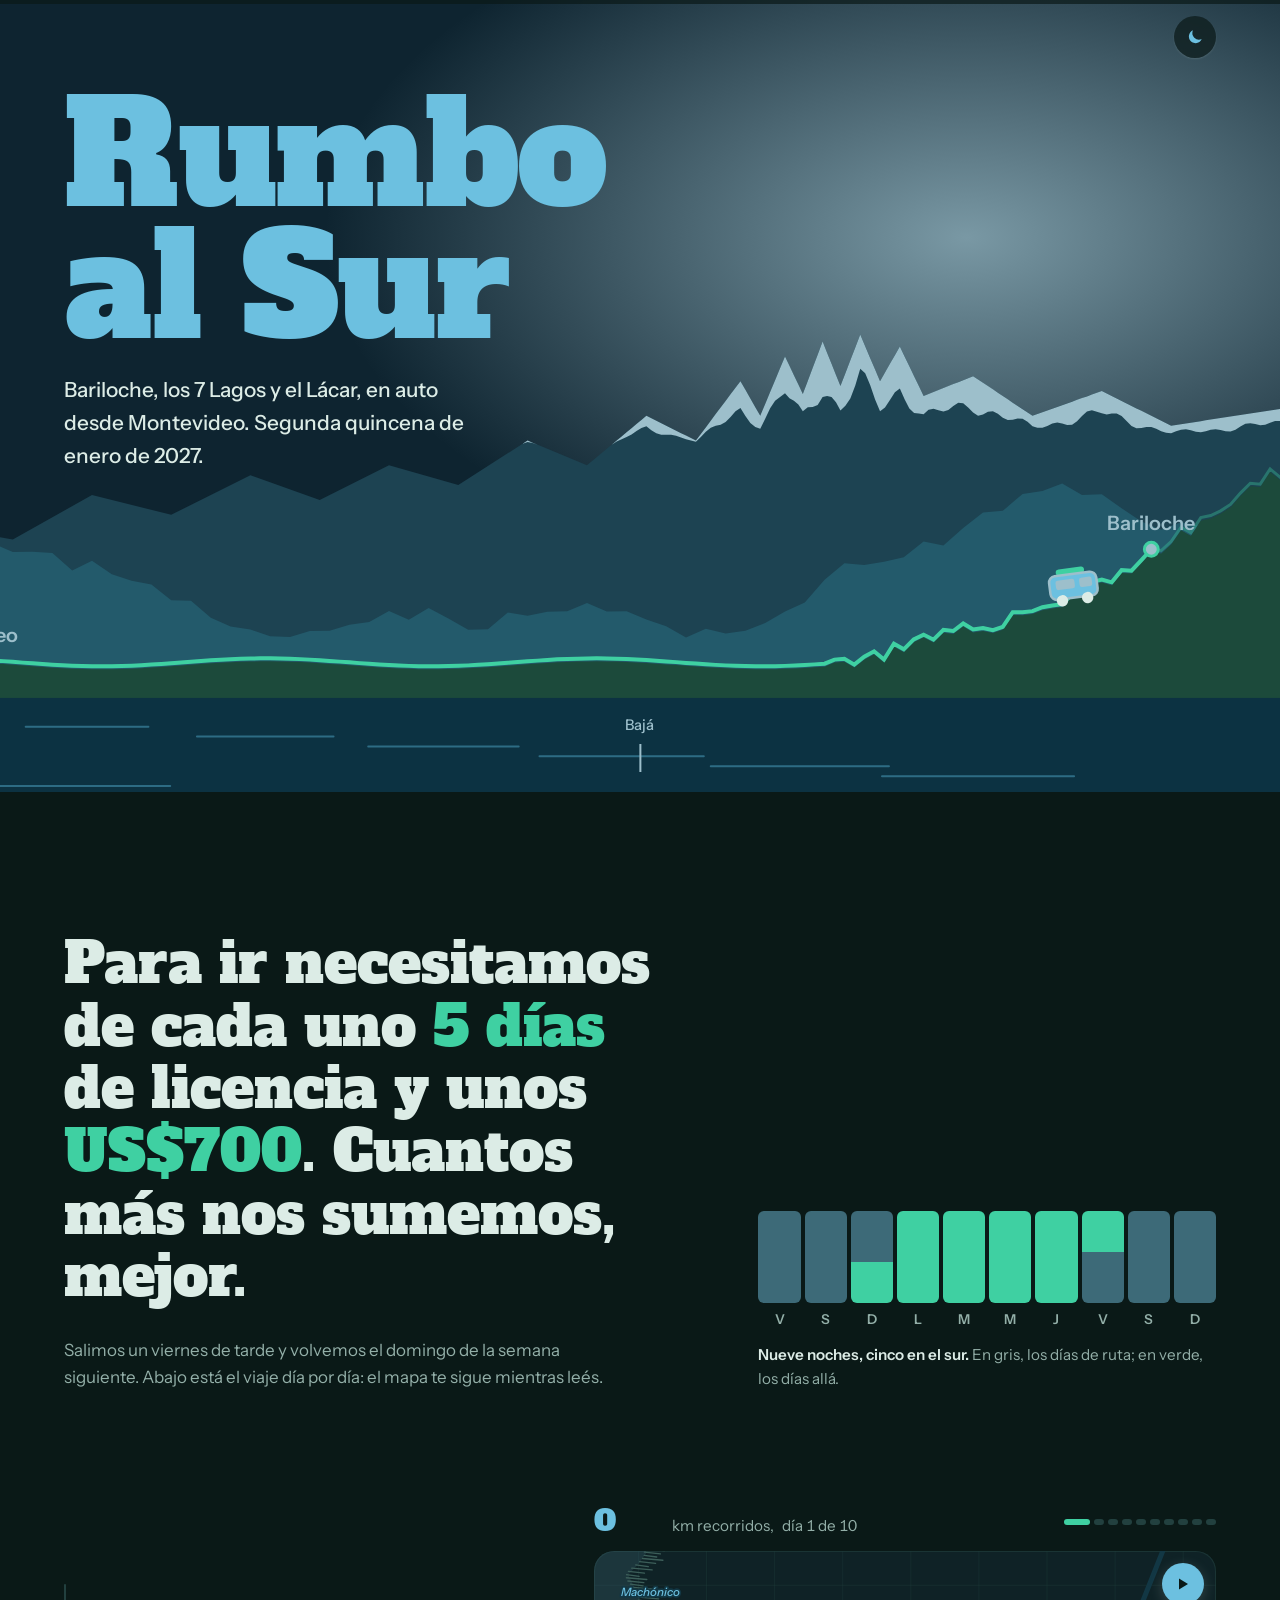
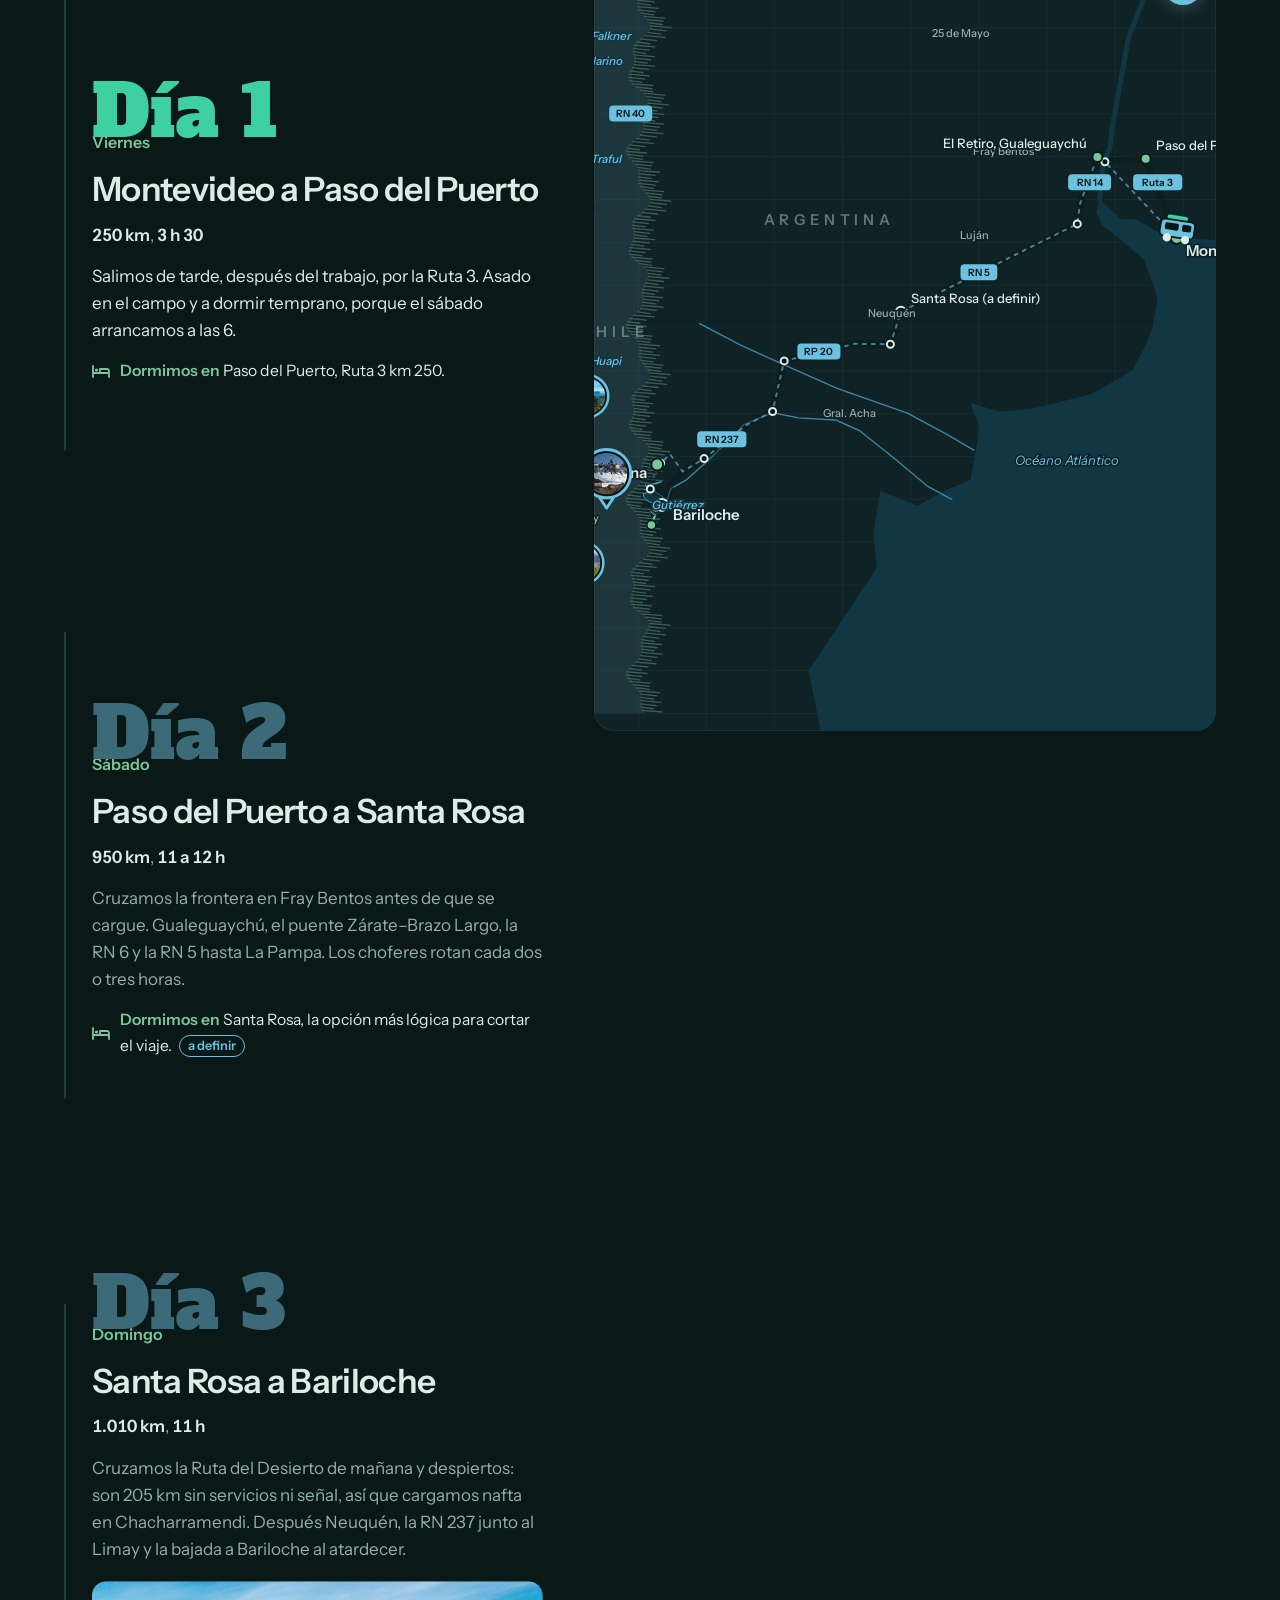
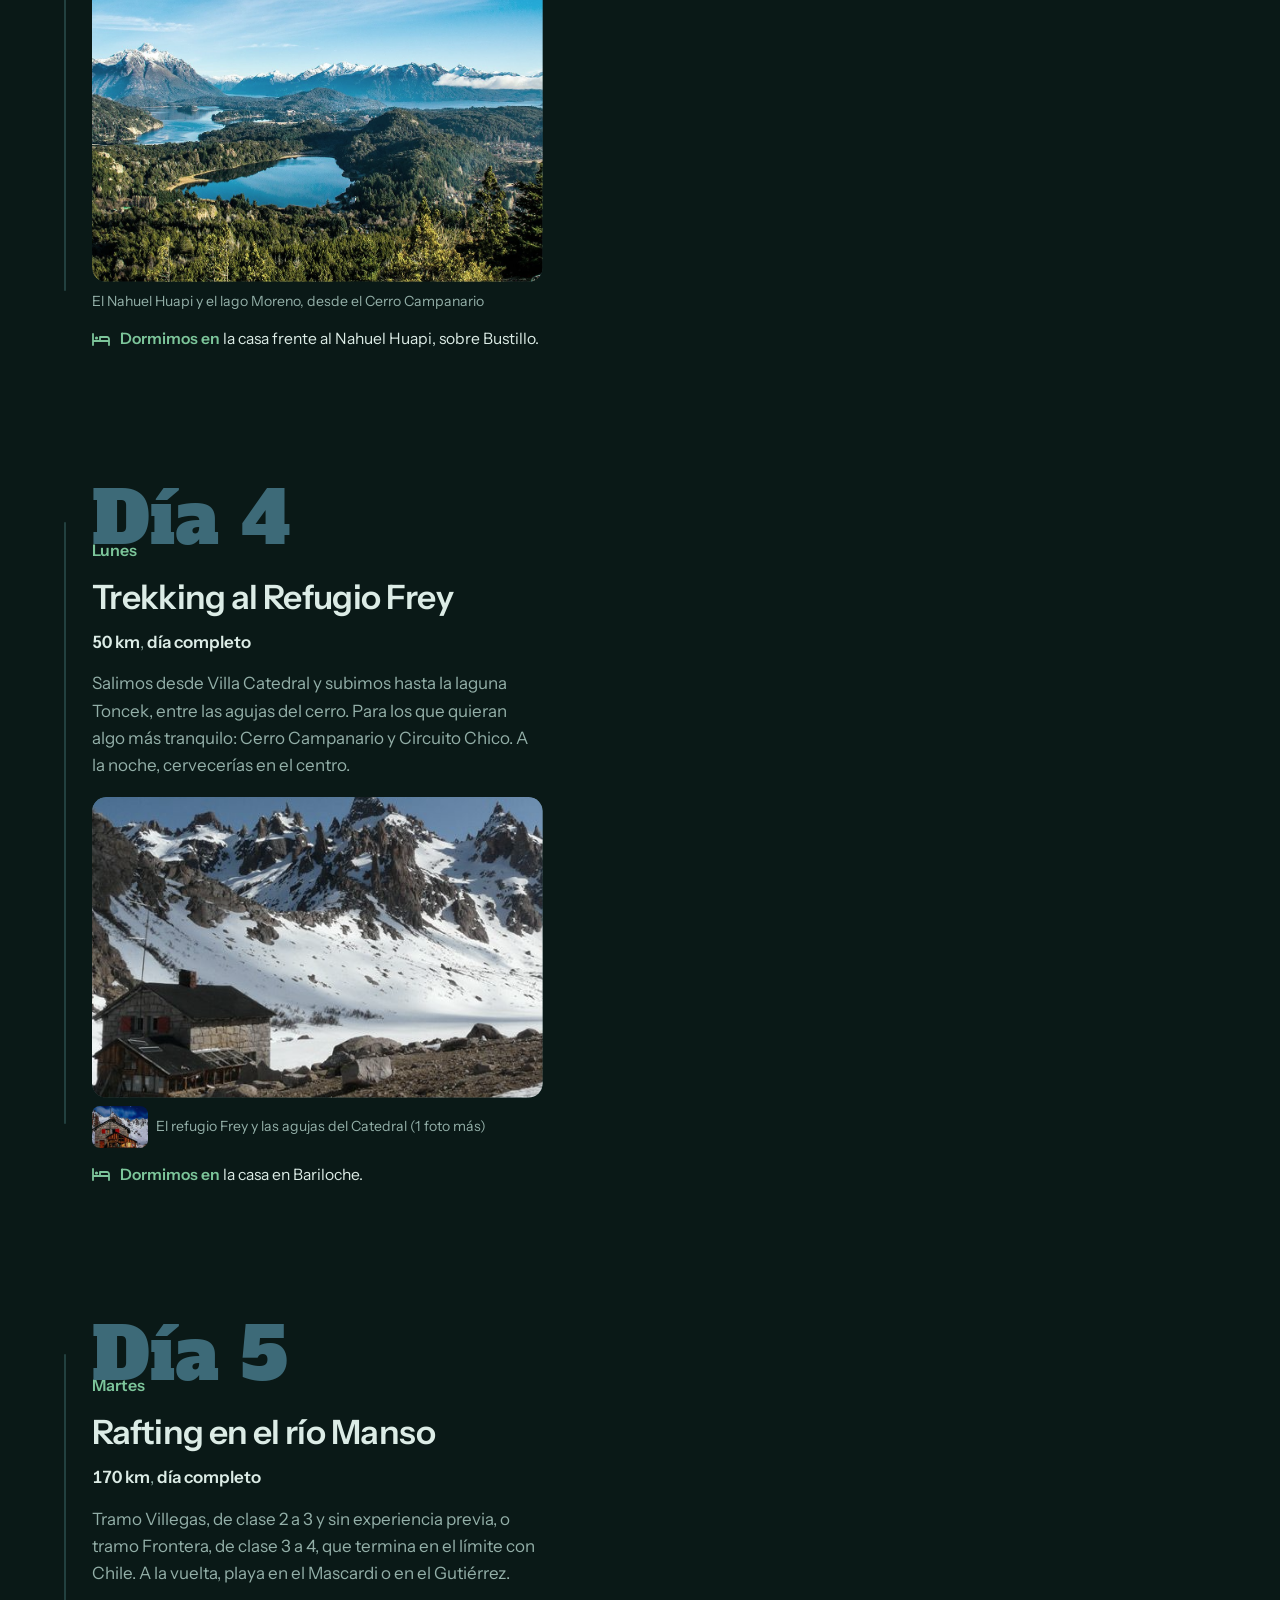
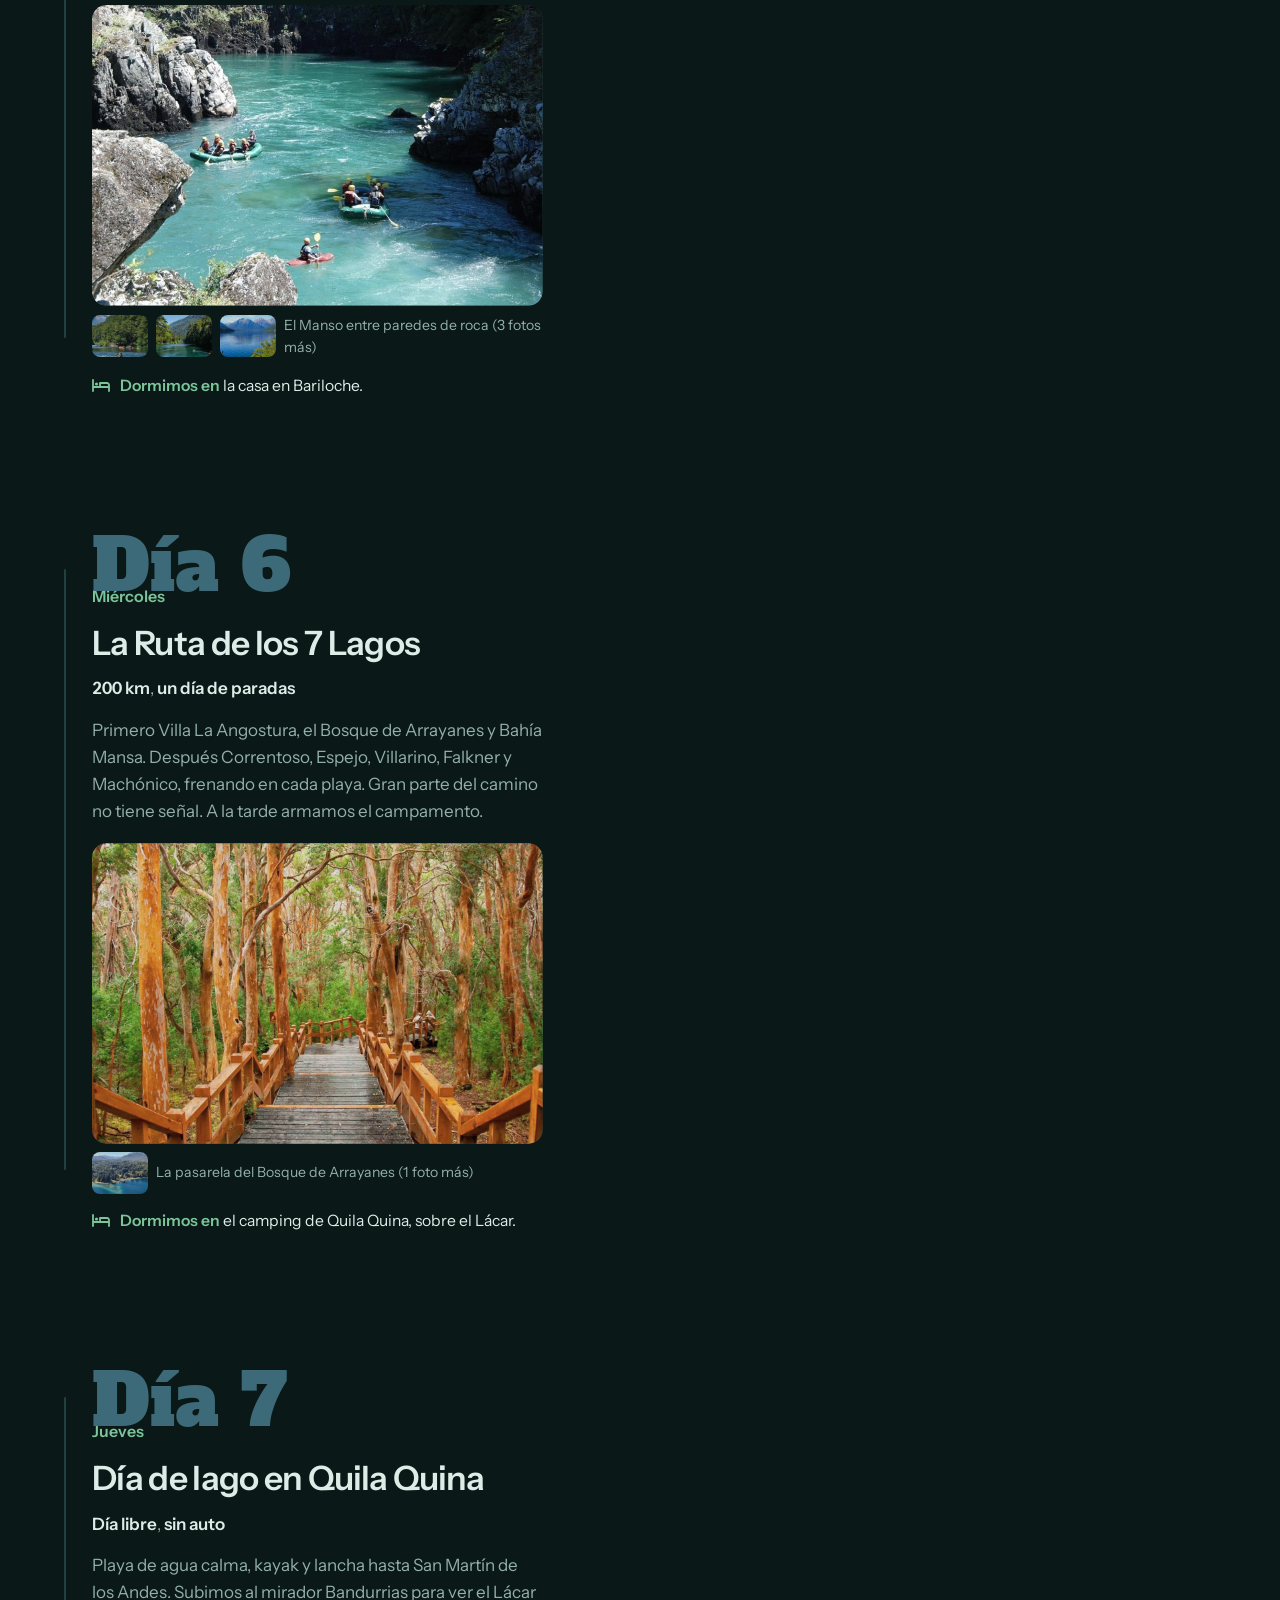
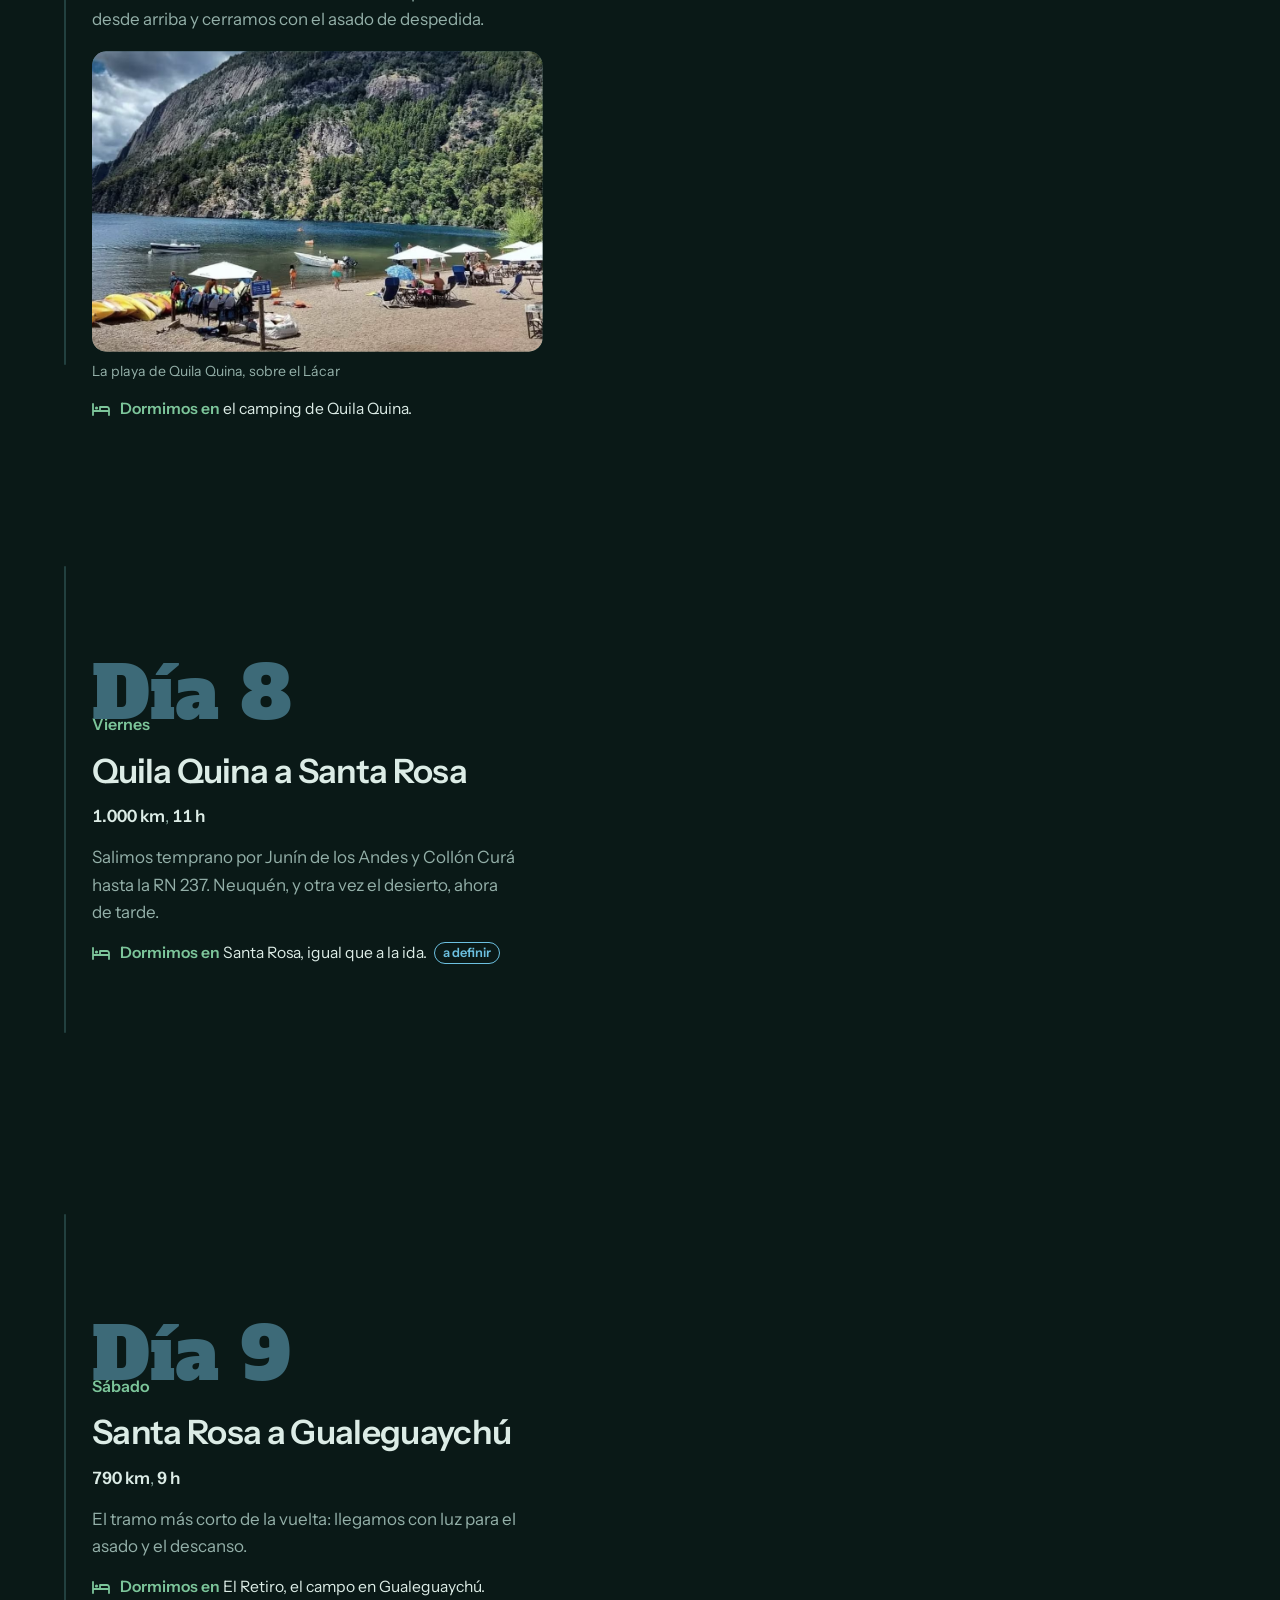
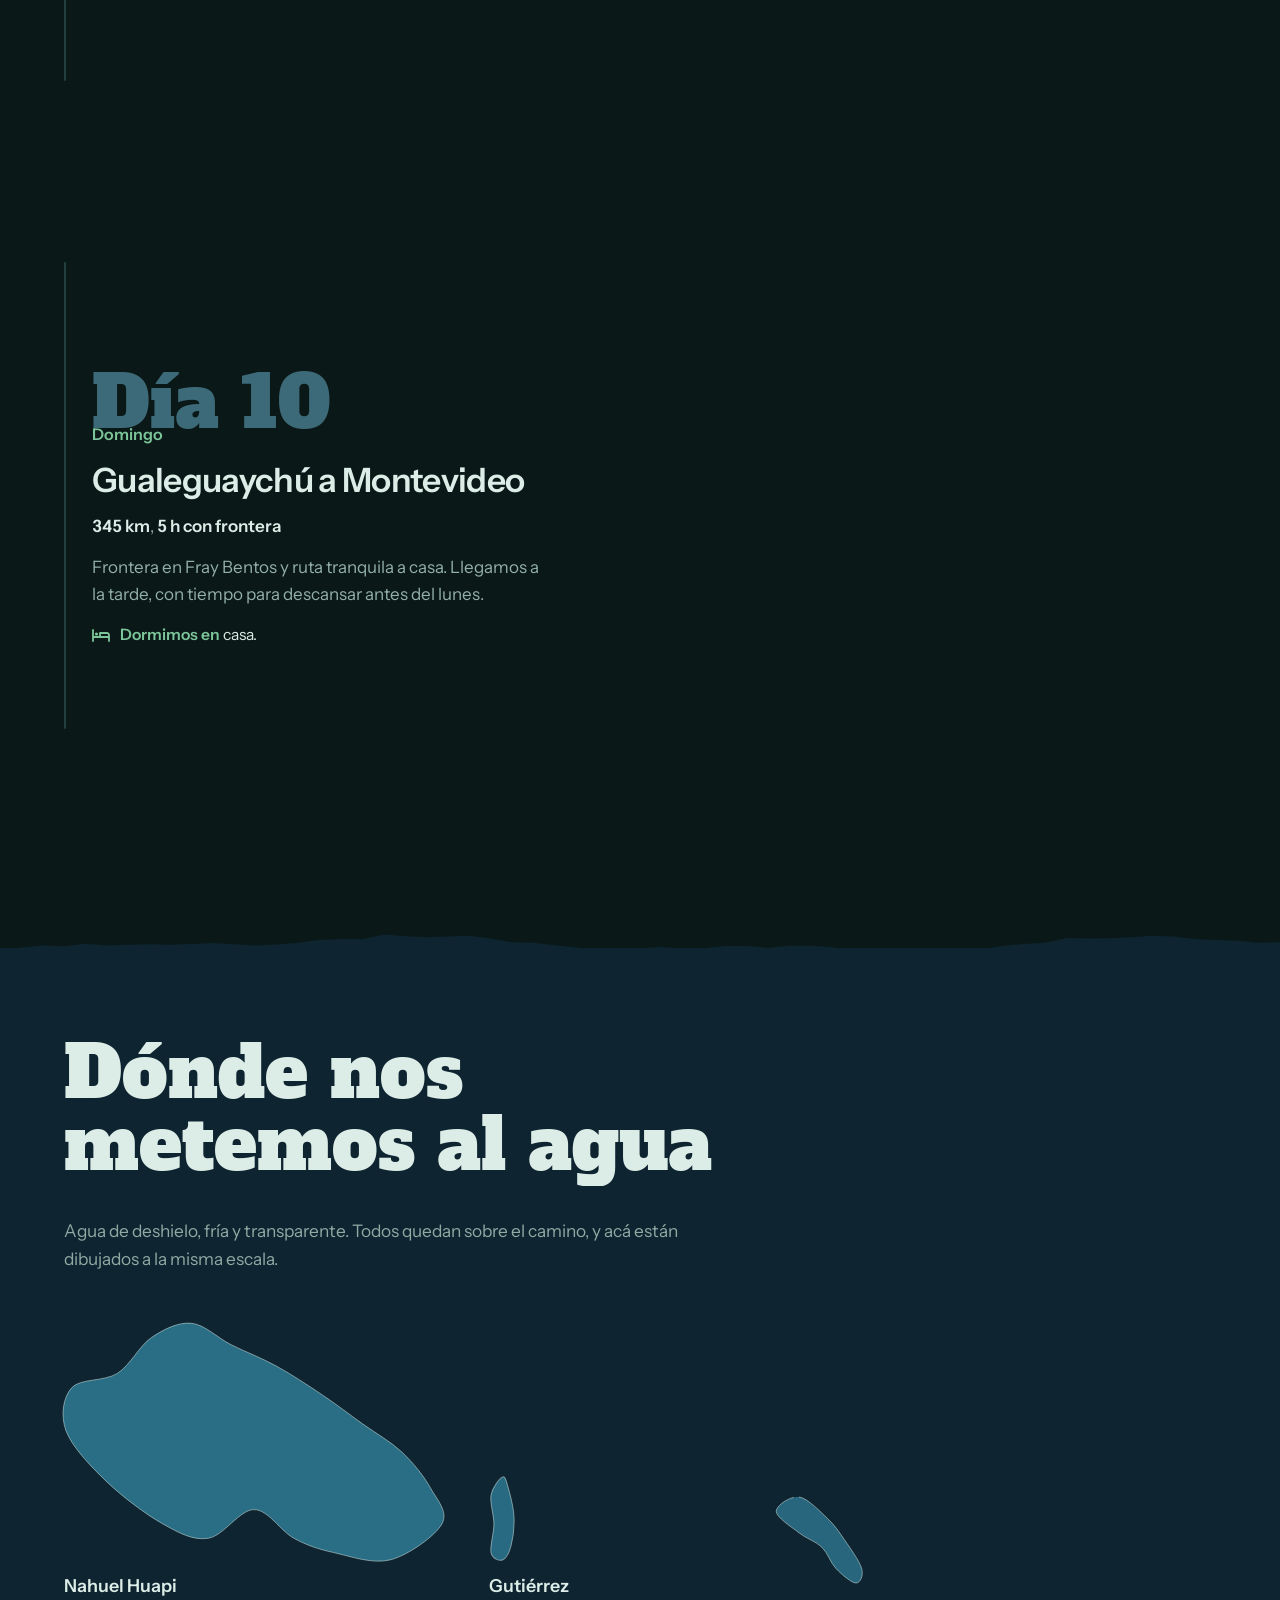
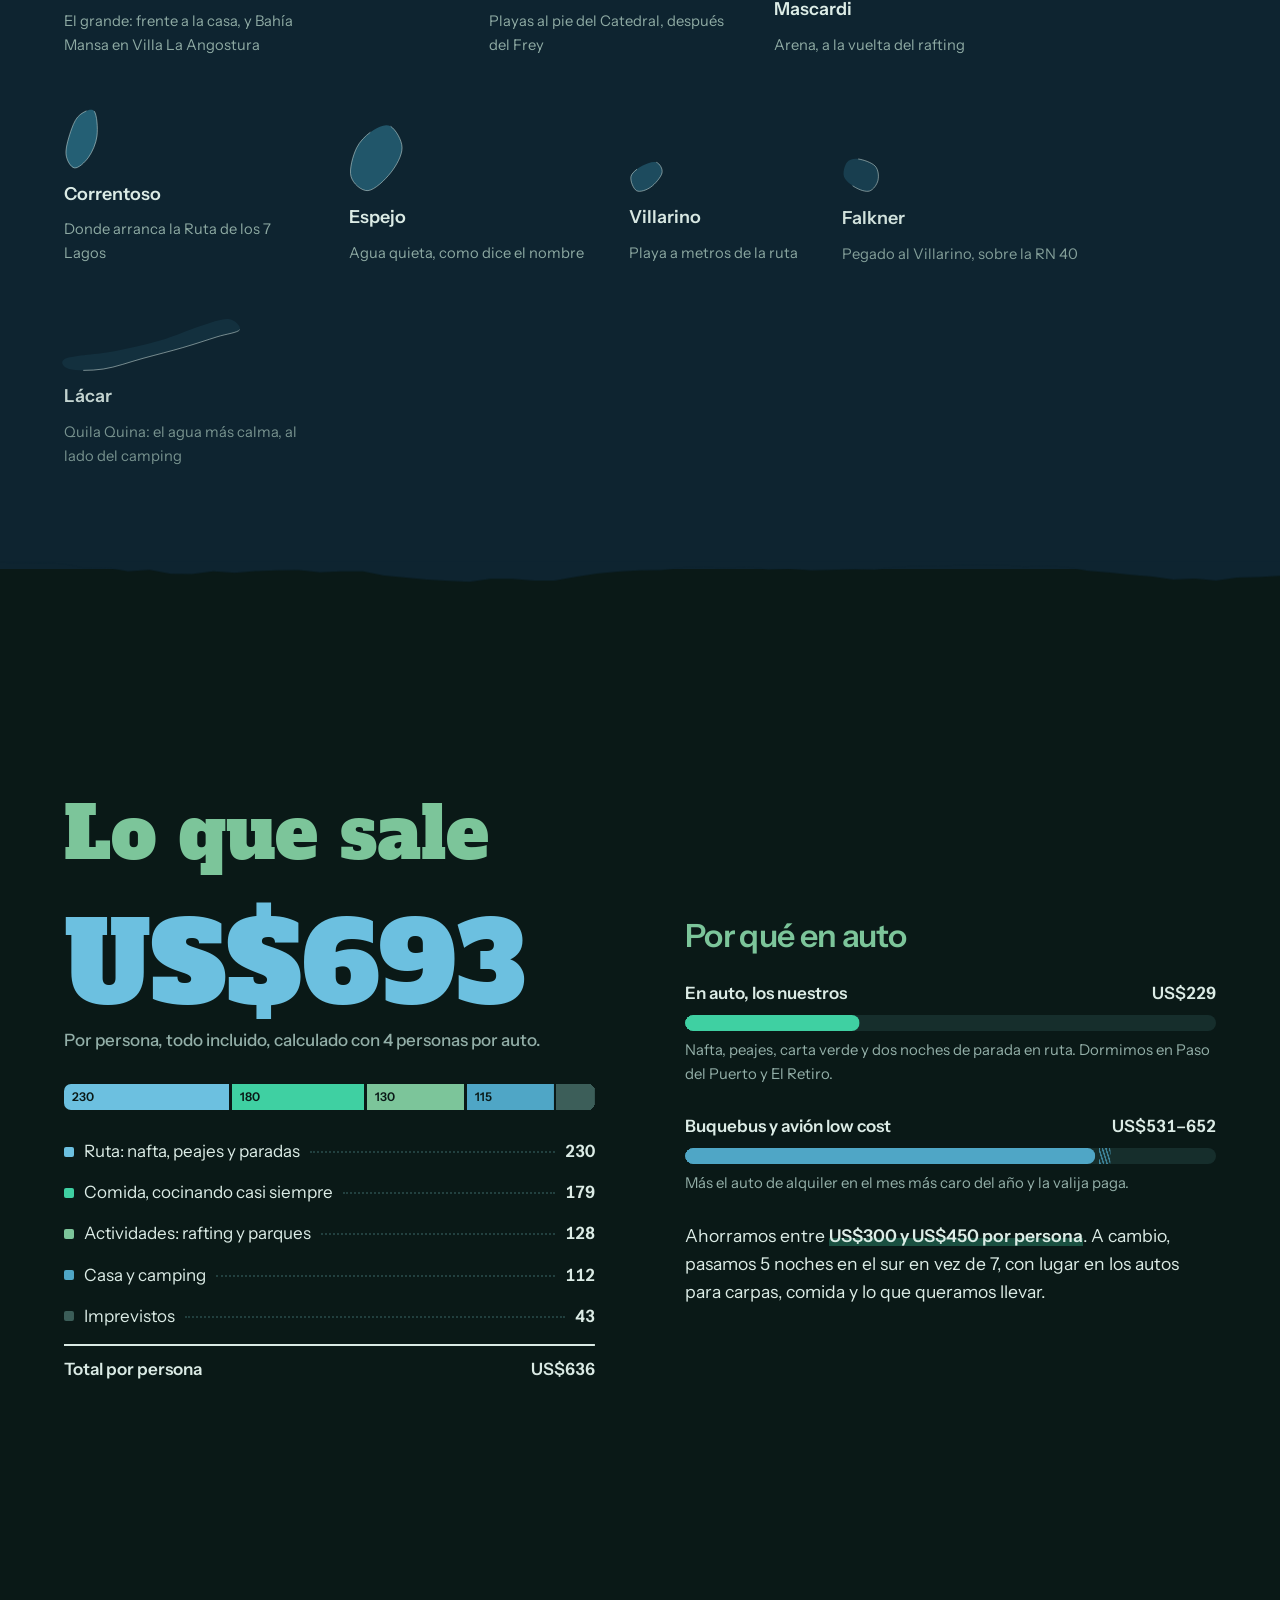
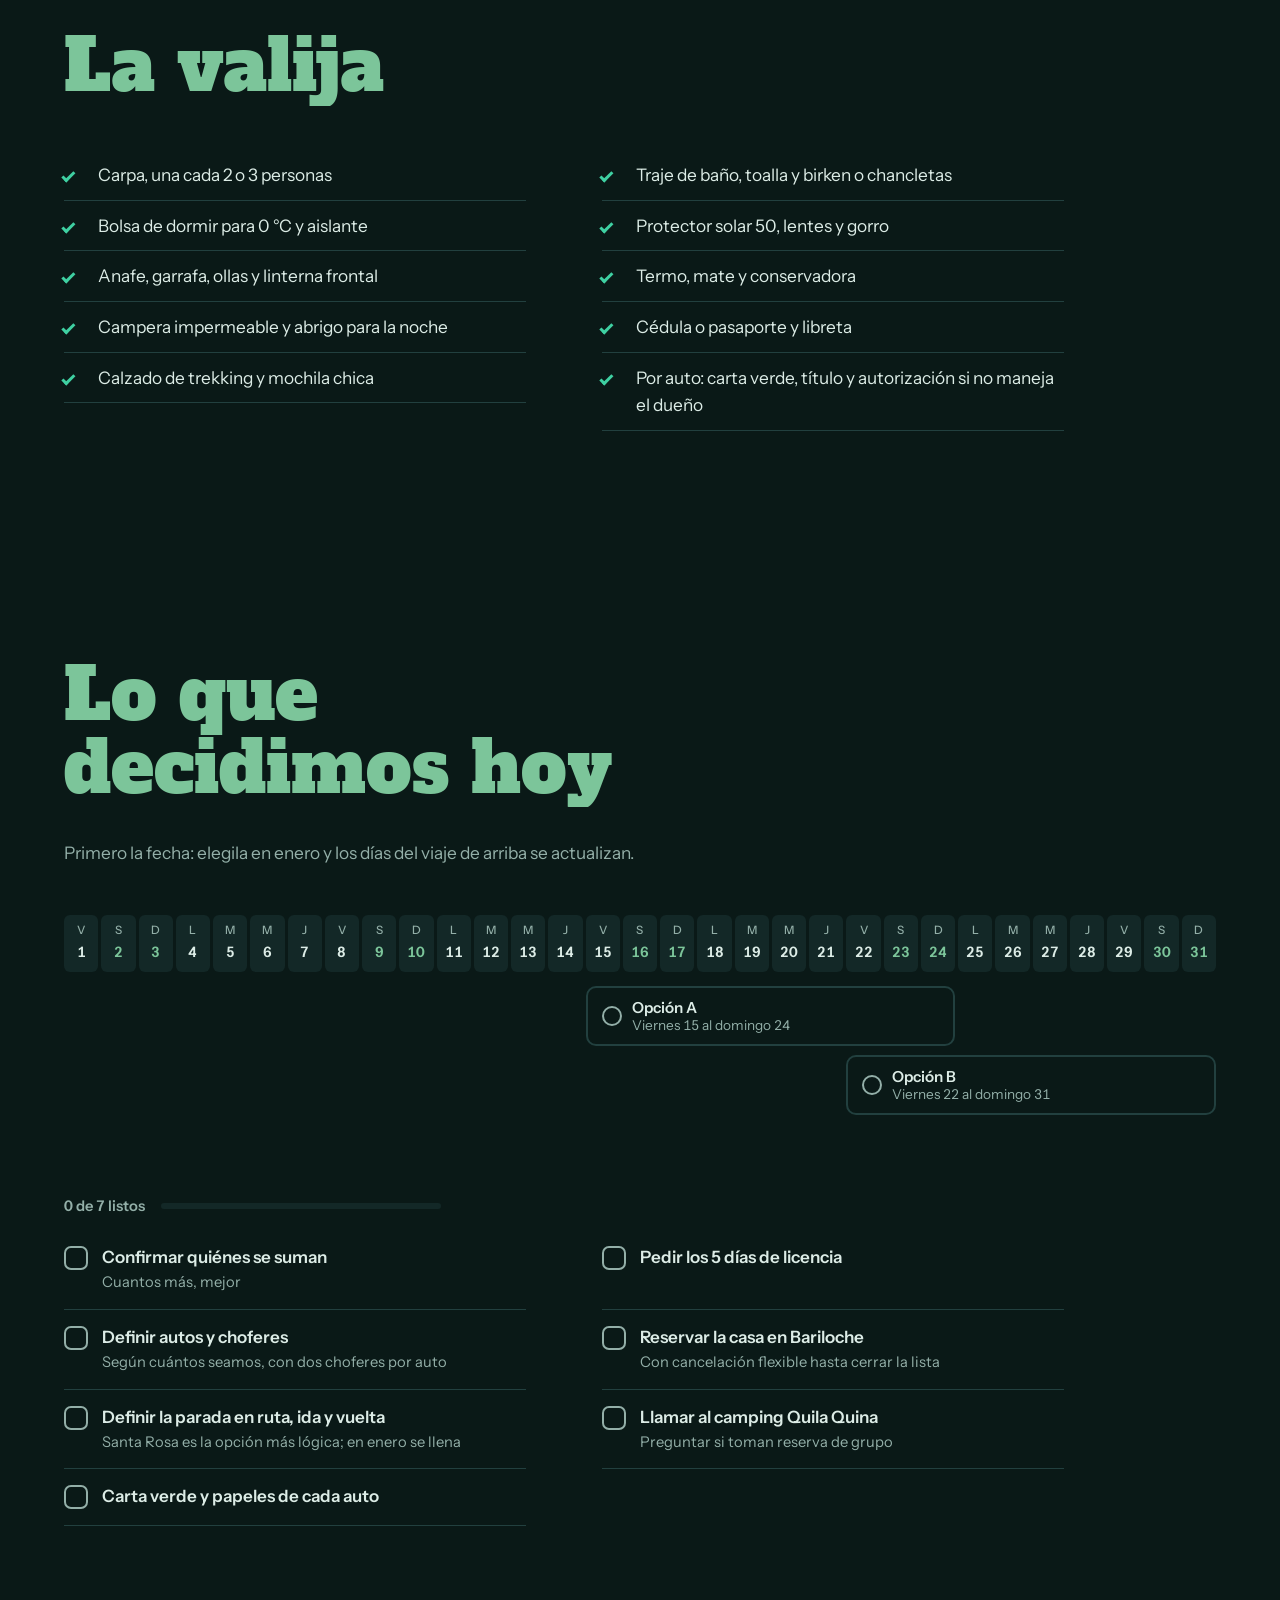
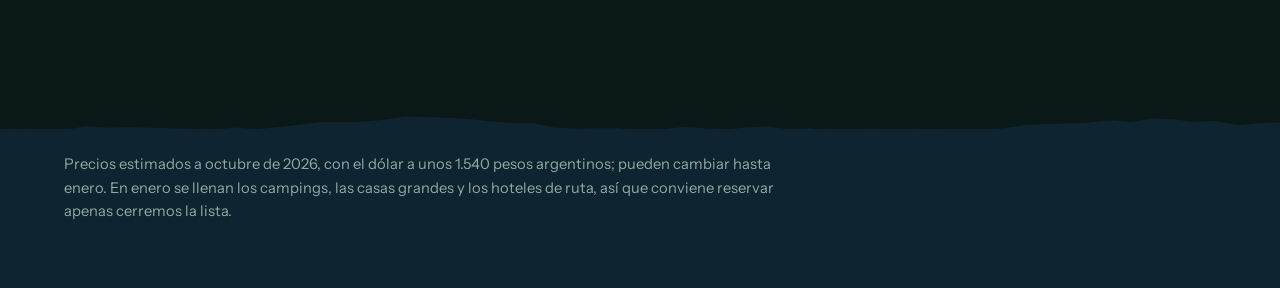
==== commit 5d0e82cf: "Versión 2: GSAP y Lenis, fondo oscuro, responsive y textos corregidos Co-Authored-By: Claude Opus 5." ====
--- a/index.html
+++ b/index.html
@@ -5,817 +5,261 @@
 <meta name="viewport" content="width=device-width, initial-scale=1, viewport-fit=cover">
 <meta name="robots" content="noindex, nofollow">
 <meta name="description" content="Propuesta de viaje en auto a Bariloche, los 7 Lagos y el Lácar. Enero 2027.">
-<style>:root{padding-top:env(safe-area-inset-top,0px);padding-bottom:env(safe-area-inset-bottom,0px)}img{max-width:100%}[hidden]{display:none!important}</style>
+<meta name="theme-color" content="#0A1917">
 <title>Rumbo al Sur 2027</title>
+<script>
+/* Antes de pintar: marca que hay JS y aplica el tema. Oscuro por defecto; claro solo si la persona lo eligió. Si el JS principal no arranca, la intro se libera sola. */
+(function(d){var r=d.documentElement;r.classList.add('js');var t='dark';try{if(localStorage.getItem('sur27-tema')==='light')t='light';}catch(e){}r.setAttribute('data-sur',t);
+if(!matchMedia('(prefers-reduced-motion: reduce)').matches){r.classList.add('intro');setTimeout(function(){r.classList.remove('intro');},2500);}})(document);
+</script>
 <link rel="preconnect" href="https://fonts.googleapis.com">
 <link rel="preconnect" href="https://fonts.gstatic.com" crossorigin>
 <link rel="stylesheet" href="https://fonts.googleapis.com/css2?family=Alfa+Slab+One&family=Instrument+Sans:wght@400;500;600&display=swap">
-<style>
-/* Layout: afiche de Parques Nacionales que se vuelve hoja de ruta.
-   Acto 1: hero con la cordillera y el perfil real de la ruta. Acto 2: relato con scroll, mapa fijo con cámara que sigue a la van.
-   Acto 3: banda oscura de lagos, números en ticket, calendario de enero, cierre sobre otra cresta. Verdes de bosque, azules de lago. */
-:root{
-  --bg:#EAF2EF; --ink:#0F2E29; --muted:#4A6964; --line:#C3D6CF;
-  --lake:#0F4F6E; --glacier:#3E93B3; --forest:#24604A; --route:#12A27E; --mist:#A9CBD6; --mount:#8FAEA2;
-  --sky:#D7E9EE; --far:#A9CAD7; --mid:#5F98AE; --near:#2F6E57; --hero-water:#2C6F8A; --snow:#F4FAFA; --land:#DDE9E3; --water:#BCD9E2;
-  --band:#174337; --band-ink:#E4F1EC; --band-muted:#A3C3B8; --band-lake:#3E93B3;
-  --slab:"Alfa Slab One", Rockwell, "Roboto Slab", Georgia, serif;
-  --sans:"Instrument Sans", system-ui, -apple-system, "Segoe UI", sans-serif;
-}
-@media (prefers-color-scheme: dark){ :root:not([data-theme="light"]){
-  --bg:#0A1917; --ink:#DCECE6; --muted:#93AFA8; --line:#22403F;
-  --lake:#6CC0E0; --glacier:#4FA6C6; --forest:#7CC59A; --route:#3FD0A2; --mist:#3D6A78; --mount:#3C5E59;
-  --sky:#0E2430; --far:#1D4352; --mid:#235A6B; --near:#1C4A3B; --hero-water:#0C3242; --snow:#9DBFCB; --land:#0F2226; --water:#123744;
-  --band:#0E2430; --band-ink:#DCECE6; --band-muted:#8EAAA3; --band-lake:#2B6F88; color-scheme:dark } }
-:root[data-theme="dark"]{
-  --bg:#0A1917; --ink:#DCECE6; --muted:#93AFA8; --line:#22403F;
-  --lake:#6CC0E0; --glacier:#4FA6C6; --forest:#7CC59A; --route:#3FD0A2; --mist:#3D6A78; --mount:#3C5E59;
-  --sky:#0E2430; --far:#1D4352; --mid:#235A6B; --near:#1C4A3B; --hero-water:#0C3242; --snow:#9DBFCB; --land:#0F2226; --water:#123744;
-  --band:#0E2430; --band-ink:#DCECE6; --band-muted:#8EAAA3; --band-lake:#2B6F88; color-scheme:dark }
-
-*{box-sizing:border-box}
-html{scroll-behavior:smooth}
-body{margin:0;background:var(--bg);color:var(--ink);font-family:var(--sans);font-size:17px;line-height:1.6;overflow-x:hidden}
-h1,h2{font-family:var(--slab);font-weight:400;margin:0;line-height:1;text-wrap:balance}
-h3{font-family:var(--sans);font-weight:600;margin:0;letter-spacing:-.02em;line-height:1.12;text-wrap:balance}
-p{margin:0}
-.gutter{padding-inline:clamp(16px,5vw,72px)}
-:focus-visible{outline:3px solid var(--glacier);outline-offset:3px}
-
-/* ---------- Acto 1: hero ---------- */
-.hero{position:relative;height:clamp(560px,88vh,860px);overflow:hidden;background:var(--sky)}
-.hero svg{position:absolute;inset:0;width:100%;height:100%}
-.layer{will-change:transform}
-.hero-title{position:absolute;left:0;right:0;top:clamp(44px,10vh,104px);z-index:2;display:flex;flex-direction:column;gap:18px}
-.hero h1{font-size:clamp(3.6rem,10.5vw,9rem);color:var(--lake);letter-spacing:-.01em;line-height:.92}
-.hero h1 .ln{display:block;overflow:hidden;padding-bottom:.04em}
-.hero h1 .ln>span{display:block}
-.hero .sub{font-size:clamp(1.05rem,1.6vw,1.3rem);max-width:30ch;font-weight:500}
-.scroll-cue{position:absolute;left:50%;bottom:20px;z-index:2;transform:translateX(-50%);color:var(--snow);font-size:.92rem;font-weight:500;display:flex;flex-direction:column;align-items:center;gap:6px;text-decoration:none}
-.scroll-cue i{width:2px;height:28px;background:currentColor;display:block;animation:cue 1.8s ease-in-out infinite;transform-origin:top}
-@keyframes cue{0%{transform:scaleY(.2)}50%{transform:scaleY(1)}100%{transform:scaleY(.2);opacity:.3}}
-
-/* ---------- Pedido ---------- */
-.ask{padding-block:clamp(88px,11vw,150px) clamp(64px,8vw,110px);display:grid;grid-template-columns:minmax(0,1.35fr) minmax(0,1fr);gap:clamp(36px,6vw,96px);align-items:end}
-.ask .say{font-family:var(--slab);font-size:clamp(2rem,4.4vw,3.5rem);line-height:1.12;max-width:17ch}
-.ask .say b{font-weight:400;color:var(--route)}
-.ask .small{margin-top:28px;font-size:1.06rem;color:var(--muted);max-width:52ch}
-.strip{display:flex;flex-direction:column;gap:12px}
-.strip-days{display:grid;grid-template-columns:repeat(10,minmax(0,1fr));gap:4px}
-.strip-days div{display:flex;flex-direction:column;gap:6px;align-items:center;font-size:.85rem;font-weight:600;color:var(--muted)}
-.strip-days i{display:block;width:100%;height:clamp(54px,8vw,92px);border-radius:6px;background:var(--mist)}
-.strip-days i.sur{background:var(--route)}
-.strip-days i.half-in{background:linear-gradient(180deg,var(--mist) 55%,var(--route) 55%)}
-.strip-days i.half-out{background:linear-gradient(180deg,var(--route) 45%,var(--mist) 45%)}
-.strip p{font-size:.95rem;color:var(--muted)}
-.strip p b{color:var(--ink);font-weight:600}
-
-/* ---------- Acto 2: viaje ---------- */
-.journey{display:grid;grid-template-columns:minmax(0,1fr) minmax(0,1.3fr);gap:clamp(28px,4vw,64px);align-items:start;padding-bottom:40px}
-.chapters{display:flex;flex-direction:column}
-.chapter{position:relative;min-height:72vh;display:flex;flex-direction:column;justify-content:center;gap:14px;padding:6vh 0 6vh 28px}
-.chapter .rule{position:absolute;left:0;top:14%;bottom:14%;width:2px;background:var(--line);border-radius:2px;overflow:hidden}
-.chapter .rule i{position:absolute;inset:0;background:var(--route);transform-origin:top;transform:scaleY(0)}
-.chapter .date{font-family:var(--slab);font-size:clamp(3.2rem,5.4vw,4.5rem);line-height:.9;color:var(--mist);transition:color .45s}
-.chapter.on .date{color:var(--route)}
-.chapter .wd{font-weight:600;color:var(--forest);font-size:1rem}
-.chapter h3{font-size:clamp(1.6rem,2.6vw,2.1rem)}
-.chapter .meta{font-variant-numeric:tabular-nums;font-weight:600}
-.chapter .meta span{color:var(--muted);font-weight:400}
-.chapter .txt{max-width:46ch;color:var(--muted);transition:color .45s}
-.chapter.on .txt{color:var(--ink)}
-.chapter .bed{display:flex;gap:10px;align-items:baseline;font-size:.98rem}
-.chapter .bed b{font-weight:600;color:var(--forest)}
-.chapter .bed svg{flex:0 0 auto;align-self:center;color:var(--forest)}
-.tbd{display:inline-block;font-size:.8rem;font-weight:600;color:var(--lake);border:1px solid currentColor;border-radius:999px;padding:0 8px;margin-left:4px;vertical-align:1px}
-
-.mapcol{position:sticky;top:calc(env(safe-area-inset-top,0px) + 3vh);height:94vh;display:flex;flex-direction:column;gap:10px;padding-block:1vh}
-.odo{display:flex;align-items:baseline;gap:8px;font-variant-numeric:tabular-nums;color:var(--muted);font-size:.95rem;min-height:2.2rem}
-.odo b{font-family:var(--slab);font-weight:400;font-size:1.9rem;line-height:1;color:var(--lake)}
-.map-frame{position:relative;flex:1;min-height:0;border-radius:20px;overflow:hidden;background:var(--land)}
-.map-frame svg{position:absolute;inset:0;width:100%;height:100%;display:block}
-.tour{position:absolute;right:12px;top:12px;width:42px;height:42px;border-radius:50%;border:0;background:var(--lake);color:var(--bg);display:grid;place-items:center;cursor:pointer;box-shadow:0 2px 10px color-mix(in srgb,var(--ink) 25%,transparent)}
-.tour svg{position:static;width:16px;height:16px}
-
-/* SVG mapa */
-#map{--z:1}
-.m-water{fill:var(--water)}
-.m-chile{fill:var(--mist);opacity:.28}
-.m-river{fill:none;stroke:var(--glacier);stroke-width:1.4;stroke-linecap:round;stroke-linejoin:round;opacity:.75;vector-effect:non-scaling-stroke}
-.m-river.wide{stroke:var(--water);stroke-width:5;opacity:1}
-.m-hach{stroke:var(--mount);stroke-width:1.3;stroke-linecap:round;vector-effect:non-scaling-stroke}
-.m-lake{fill:var(--water);stroke:var(--glacier);stroke-width:1;vector-effect:non-scaling-stroke}
-.m-grid{stroke:var(--line);stroke-width:1;opacity:.35;vector-effect:non-scaling-stroke}
-.m-base{fill:none;stroke:var(--bg);stroke-width:7;stroke-linejoin:round;stroke-linecap:round;opacity:.4;vector-effect:non-scaling-stroke}
-.m-back{fill:none;stroke:var(--lake);stroke-width:2;stroke-dasharray:3 6;stroke-linecap:round;opacity:.6;vector-effect:non-scaling-stroke}
-.m-done{fill:none;stroke:var(--route);stroke-width:5;stroke-linejoin:round;stroke-linecap:round;vector-effect:non-scaling-stroke}
-.m-spur{fill:none;stroke:var(--forest);stroke-width:2;stroke-dasharray:2 5;stroke-linecap:round;vector-effect:non-scaling-stroke}
-.m-spur-done{fill:none;stroke:var(--route);stroke-width:4;stroke-linecap:round;stroke-linejoin:round;vector-effect:non-scaling-stroke}
-.m-stop{fill:var(--bg);stroke:var(--ink);stroke-width:2;vector-effect:non-scaling-stroke}
-.m-stop.home{fill:var(--forest);stroke:var(--bg)}
-.m-poi{fill:var(--forest);stroke:var(--bg);stroke-width:1.5;vector-effect:non-scaling-stroke}
-.m-l{paint-order:stroke;stroke:var(--land);stroke-linejoin:round;stroke-width:calc(3.5px / var(--z));font-family:var(--sans)}
-.t1{font-size:calc(15px / var(--z));font-weight:600;fill:var(--ink)}
-.t2{font-size:calc(13px / var(--z));font-weight:500;fill:var(--ink)}
-.t3{font-size:calc(11px / var(--z));font-weight:500;fill:var(--muted)}
-.tl{font-size:calc(11.5px / var(--z));font-style:italic;font-weight:500;fill:var(--lake);stroke:var(--water)}
-.m-country{font-family:var(--sans);font-weight:600;font-size:calc(15px / var(--z));letter-spacing:.32em;fill:var(--muted);opacity:.6}
-.m-sea{font-family:var(--sans);font-style:italic;font-size:calc(13px / var(--z));fill:var(--lake)}
-.shield rect{fill:var(--lake)}
-.shield text{fill:var(--bg);font:600 10px var(--sans)}
-.van-body{fill:var(--lake);stroke:var(--bg);stroke-width:1.6}
-.van-win{fill:var(--bg)}
-.van-wheel{fill:var(--ink)}
-.van-roof{fill:var(--route)}
-
-/* Barra de progreso de lectura */
-.progress{position:fixed;left:0;right:0;top:0;z-index:40;height:calc(env(safe-area-inset-top,0px) + 4px);padding-top:env(safe-area-inset-top,0px);background:color-mix(in srgb,var(--bg) 70%,transparent);pointer-events:none}
-.progress i{display:block;height:4px;background:linear-gradient(90deg,var(--lake),var(--route));transform-origin:left;transform:scaleX(0);border-radius:0 2px 2px 0}
-
-/* Fotos en los capítulos */
-.ph{margin:4px 0 0;display:flex;flex-direction:column;gap:8px;max-width:520px}
-.ph-main{display:block;width:100%;aspect-ratio:3/2;border:0;padding:0;border-radius:14px;overflow:hidden;cursor:zoom-in;background:var(--line)}
-.ph-main img{width:100%;height:100%;object-fit:cover;display:block;transition:transform .8s cubic-bezier(.2,.8,.2,1)}
-.ph-main:hover img{transform:scale(1.03)}
-.ph-row{display:flex;gap:8px;align-items:center}
-.ph-thumb{width:56px;height:42px;border:0;padding:0;border-radius:8px;overflow:hidden;cursor:pointer;opacity:.85;flex:0 0 auto;background:var(--line)}
-.ph-thumb:hover{opacity:1}
-.ph-thumb img{width:100%;height:100%;object-fit:cover;display:block}
-.ph figcaption{font-size:.88rem;color:var(--muted);flex:1;min-width:0}
-/* Pines con foto en el mapa */
-.pin{cursor:pointer;transition:opacity .35s}
-.pin .ring{fill:var(--bg);stroke:var(--lake);stroke-width:2.5}
-.pin.on .ring{stroke:var(--route);stroke-width:3.5}
-.pin .tip{fill:var(--bg);stroke:var(--lake);stroke-width:2.5;stroke-linejoin:round}
-.pin.on .tip{stroke:var(--route)}
-.pin:focus{outline:none}.pin:focus-visible .ring{stroke:var(--glacier);stroke-width:4}
-/* Visor de fotos */
-.lb{position:fixed;inset:0;z-index:50;background:color-mix(in srgb,#06120f 90%,transparent);display:flex;flex-direction:column;align-items:center;justify-content:center;gap:14px;padding:calc(env(safe-area-inset-top,0px) + 56px) 16px calc(env(safe-area-inset-bottom,0px) + 24px)}
-.lb img{max-width:min(1200px,100%);max-height:72vh;border-radius:12px;display:block;object-fit:contain}
-.lb p{color:#E4F1EC;font-size:1rem;text-align:center;max-width:60ch}
-.lb p span{color:#A3C3B8;font-size:.88rem;margin-left:8px;font-variant-numeric:tabular-nums}
-.lb button{position:absolute;border:0;border-radius:50%;width:46px;height:46px;background:rgba(228,241,236,.14);color:#E4F1EC;cursor:pointer;display:grid;place-items:center;font:600 1.3rem var(--sans)}
-.lb button:hover{background:rgba(228,241,236,.26)}
-.lb .x{top:calc(env(safe-area-inset-top,0px) + 12px);right:16px}
-.lb .prev{left:16px;top:50%;transform:translateY(-50%)}
-.lb .next{right:16px;top:50%;transform:translateY(-50%)}
-@media (max-width:600px){.lb .prev,.lb .next{top:auto;bottom:calc(env(safe-area-inset-bottom,0px) + 16px);transform:none}}
-
-/* ---------- Acto 3 ---------- */
-.edge{display:block;width:100%;height:clamp(50px,7vw,110px);margin-bottom:-1px}
-.edge path{fill:var(--band)}
-.band{background:var(--band);color:var(--band-ink)}
-.block{display:flex;flex-direction:column;gap:clamp(28px,4vw,48px)}
-.block h2{font-size:clamp(2.6rem,6vw,4.5rem);max-width:15ch}
-.block .intro{max-width:56ch;font-size:1.08rem;margin-top:-10px}
-.lakes-block{padding-block:clamp(48px,7vw,96px) clamp(96px,10vw,140px)}
-.lakes-block h2{color:var(--band-ink)}
-.lakes-block .intro{color:var(--band-muted)}
-.lakes{display:flex;flex-wrap:wrap;align-items:flex-end;gap:clamp(28px,4vw,56px) clamp(24px,3.5vw,52px)}
-.lk{display:flex;flex-direction:column;gap:10px;max-width:100%}
-.lk svg{display:block;max-width:100%;height:auto;overflow:visible}
-.lk path{fill:var(--band-lake);stroke:var(--band-ink);stroke-opacity:.5;stroke-width:1}
-.lk b{font-weight:600;font-size:1.12rem}
-.lk span{font-size:.92rem;color:var(--band-muted);max-width:24ch}
-.lakes-note{font-size:.9rem;color:var(--band-muted)}
-
-.money-block{padding-block:clamp(110px,12vw,170px)}
-.money-block h2,.pack-block h2,.decide h2{color:var(--forest)}
-.money{display:grid;grid-template-columns:minmax(0,1fr) minmax(0,1fr);gap:clamp(44px,7vw,110px);align-items:start}
-.big{font-family:var(--slab);font-size:clamp(4.5rem,11vw,9rem);line-height:.85;color:var(--lake);font-variant-numeric:tabular-nums}
-.big-cap{margin-top:14px;color:var(--muted);font-weight:500}
-.stack{display:flex;height:26px;border-radius:7px;overflow:hidden;margin-top:30px;gap:3px}
-.stack div{height:100%;display:flex;align-items:center;padding-left:8px;font-size:.75rem;font-weight:600;color:var(--bg);white-space:nowrap;overflow:hidden}
-.ticket{margin-top:22px;display:flex;flex-direction:column;gap:2px;font-variant-numeric:tabular-nums}
-.ticket div{display:flex;align-items:baseline;gap:10px;padding-block:6px}
-.ticket .k{width:10px;height:10px;border-radius:2px;flex:0 0 auto;align-self:center}
-.ticket .lead{flex:1;border-bottom:2px dotted var(--line);transform:translateY(-4px)}
-.ticket b{font-weight:600}
-.ticket .sum{border-top:2px solid var(--ink);margin-top:6px;padding-top:10px;font-weight:600}
-.versus{display:flex;flex-direction:column;gap:26px}
-.versus h3{font-size:clamp(1.6rem,2.6vw,2rem);color:var(--forest)}
-.vs{display:flex;flex-direction:column;gap:8px}
-.vs .lab{display:flex;justify-content:space-between;gap:12px;font-weight:600}
-.vs .lab span{font-variant-numeric:tabular-nums}
-.vs-track{position:relative;height:16px;border-radius:999px;background:color-mix(in srgb,var(--line) 55%,transparent)}
-.vs-fill{position:absolute;left:0;top:0;bottom:0;border-radius:999px}
-.vs-ext{position:absolute;top:0;bottom:0;border-radius:0 999px 999px 0;background:repeating-linear-gradient(-45deg,var(--glacier) 0 4px,transparent 4px 8px);opacity:.75}
-.vs .note{font-size:.93rem;color:var(--muted)}
-.save{font-size:1.1rem;max-width:44ch}
-
-.pack-block{padding-block:clamp(72px,8vw,100px)}
-.pack{columns:2;column-gap:clamp(32px,6vw,90px);margin:0;padding:0;list-style:none;font-size:1.08rem;max-width:1000px}
-.pack li{break-inside:avoid;padding-block:11px;display:grid;grid-template-columns:24px 1fr;gap:10px;align-items:baseline;border-bottom:1px solid var(--line)}
-.pack li::before{content:"";width:13px;height:7px;border-left:3px solid var(--route);border-bottom:3px solid var(--route);transform:rotate(-45deg) translateY(-3px)}
-
-.decide{padding-block:clamp(96px,10vw,130px) clamp(80px,9vw,120px)}
-.cal-wrap{overflow-x:auto;padding-bottom:6px}
-.cal{display:grid;grid-template-columns:repeat(31,minmax(20px,1fr));gap:3px 3px;min-width:660px;font-variant-numeric:tabular-nums}
-.cal .wk{font-size:.72rem;color:var(--muted);text-align:center}
-.cal .dn{font-size:.9rem;font-weight:600;text-align:center;padding-block:8px;border-radius:6px;color:var(--ink);background:color-mix(in srgb,var(--line) 40%,transparent);transition:background .3s,color .3s}
-.cal .dn.we{color:var(--forest)}
-.cal .dn.sel{background:var(--route);color:var(--bg)}
-.cal .band-opt{position:relative;display:flex;align-items:center;gap:10px;margin-top:6px;padding:10px 14px;border-radius:10px;border:2px solid var(--line);cursor:pointer;font-weight:600;font-size:.95rem;line-height:1.25;transition:border-color .25s,background .25s}
-.cal .band-opt span small{display:block;font-weight:400;color:var(--muted);font-size:.85rem}
-.cal .band-opt input{accent-color:var(--route);width:18px;height:18px;flex:0 0 auto;margin:0}
-.cal .band-opt:has(input:checked){border-color:var(--route);background:color-mix(in srgb,var(--route) 10%,transparent)}
-.todo{display:grid;grid-template-columns:repeat(2,minmax(0,1fr));gap:0 clamp(32px,6vw,90px);max-width:1000px}
-.check{display:flex;gap:14px;align-items:flex-start;padding-block:14px;border-bottom:1px solid var(--line);cursor:pointer}
-.check input{width:22px;height:22px;margin-top:3px;accent-color:var(--route);flex:0 0 auto}
-.check b{font-weight:600}
-.check small{display:block;color:var(--muted);font-size:.92rem}
-.check input:checked + div{color:var(--muted);text-decoration:line-through}
-footer.band{padding-block:24px 64px;font-size:.92rem;color:var(--band-muted)}
-footer p{max-width:72ch}
-
-@media (max-width:860px){
-  .ask{grid-template-columns:1fr}
-  .journey{grid-template-columns:1fr;gap:0}
-  .mapcol{order:-1;top:env(safe-area-inset-top,0px);height:min(48vh,360px);z-index:3;background:var(--bg);padding-block:6px 8px;margin-inline:calc(-1 * clamp(16px,5vw,72px));padding-inline:clamp(16px,5vw,72px)}
-  .odo{min-height:0;font-size:.88rem}.odo b{font-size:1.5rem}
-  .chapter{min-height:68vh}
-  .money,.todo{grid-template-columns:1fr}
-  .pack{columns:1}
-}
-@media (prefers-reduced-motion:reduce){
-  html{scroll-behavior:auto}
-  .scroll-cue i{animation:none}
-}
-</style>
+<link rel="stylesheet" href="assets/app.css">
+<script defer src="assets/app.js"></script>
 </head>
 <body>
-
-
-<div lang="es">
+<a class="skip" href="#pedido">Saltar al contenido</a>
 <div class="progress" aria-hidden="true"><i id="progressBar"></i></div>
+
+<!-- ============ ACTO 1: hero ============ -->
 <header class="hero" id="top">
-  <svg id="peaks" viewBox="0 0 1440 800" preserveAspectRatio="xMaxYMax slice" aria-hidden="true"></svg>
+  <svg class="sky" viewBox="0 0 1440 800" preserveAspectRatio="xMaxYMax slice" aria-hidden="true" focusable="false"><defs><radialGradient id="glow" cx="78%" cy="30%" r="45%"><stop offset="0" stop-color="var(--snow)" stop-opacity=".75"/><stop offset="1" stop-color="var(--snow)" stop-opacity="0"/></radialGradient></defs><rect x="0" y="0" width="1440" height="800" fill="url(#glow)"/></svg>
+  <svg class="lyr" viewBox="0 0 1440 800" preserveAspectRatio="xMaxYMax slice" aria-hidden="true" focusable="false" data-k=".45"><path d="M-20.0 560.0 L80.0 530.0 L160.0 545.0 L240.0 500.0 L320.0 520.0 L400.0 480.0 L470.0 505.0 L540.0 470.0 L610.0 490.0 L680.0 445.0 L740.0 470.0 L800.0 420.0 L850.0 445.0 L895.0 385.0 L915.0 420.0 L940.0 360.0 L958.0 398.0 L978.0 345.0 L996.0 390.0 L1016.0 338.0 L1036.0 385.0 L1056.0 350.0 L1080.0 400.0 L1130.0 380.0 L1190.0 420.0 L1260.0 395.0 L1330.0 430.0 L1460.0 410.0 L1460 1300 L-20 1300 Z" fill="var(--far)"/><path class="h-snow" d="M-20.0 560.0 L-15.0 558.5 L-10.0 557.0 L-5.0 555.5 L0.0 554.0 L5.0 552.5 L10.0 551.0 L15.0 549.5 L20.0 548.0 L25.0 546.5 L30.0 545.0 L35.0 543.5 L40.0 542.0 L45.0 540.5 L50.0 539.0 L55.0 537.5 L60.0 536.0 L65.0 534.5 L70.0 533.0 L75.0 531.5 L80.0 530.0 L85.0 530.9 L90.0 531.9 L95.0 532.8 L100.0 533.8 L105.0 534.7 L110.0 535.6 L115.0 536.6 L120.0 537.5 L125.0 538.4 L130.0 539.4 L135.0 540.3 L140.0 541.3 L145.0 542.2 L150.0 543.1 L155.0 544.1 L160.0 545.0 L165.0 542.2 L170.0 539.4 L175.0 536.6 L180.0 533.8 L185.0 530.9 L190.0 528.1 L195.0 525.3 L200.0 522.5 L205.0 519.7 L210.0 516.9 L215.0 514.1 L220.0 511.3 L225.0 508.4 L230.0 505.6 L235.0 502.8 L240.0 500.0 L245.0 501.3 L250.0 502.5 L255.0 503.8 L260.0 505.0 L265.0 506.3 L270.0 507.5 L275.0 508.8 L280.0 510.0 L285.0 511.3 L290.0 512.5 L295.0 513.8 L300.0 515.0 L305.0 516.3 L310.0 517.5 L315.0 518.8 L320.0 520.0 L325.0 517.5 L330.0 515.0 L335.0 512.5 L340.0 510.0 L345.0 507.5 L350.0 505.0 L355.0 502.5 L360.0 500.0 L365.0 497.5 L370.0 495.0 L375.0 492.5 L380.0 490.0 L385.0 487.5 L390.0 485.0 L395.0 482.5 L400.0 480.0 L405.0 481.8 L410.0 483.6 L415.0 485.4 L420.0 487.1 L425.0 488.9 L430.0 490.7 L435.0 492.5 L440.0 494.3 L445.0 496.1 L450.0 497.9 L455.0 499.6 L460.0 501.4 L465.0 503.2 L470.0 505.0 L475.0 502.5 L480.0 500.0 L485.0 497.5 L490.0 495.0 L495.0 492.5 L500.0 490.0 L505.0 487.5 L510.0 485.0 L515.0 482.5 L520.0 480.0 L525.0 477.5 L530.0 475.0 L535.0 472.5 L540.0 470.0 L545.0 471.4 L550.0 472.9 L555.0 474.3 L560.0 475.7 L565.0 477.1 L570.0 478.6 L575.0 480.0 L580.0 481.4 L585.0 482.9 L590.0 484.3 L595.0 485.7 L600.0 487.1 L605.0 488.6 L610.0 490.0 L615.0 486.8 L620.0 483.6 L625.0 480.4 L630.0 477.1 L635.0 473.9 L640.0 470.7 L645.0 467.5 L650.0 464.3 L655.0 461.1 L660.0 457.9 L665.0 454.6 L670.0 451.4 L675.0 448.2 L680.0 445.0 L685.0 447.1 L690.0 449.2 L695.0 451.3 L700.0 453.3 L705.0 455.4 L710.0 457.5 L715.0 459.6 L720.0 461.7 L725.0 463.8 L730.0 465.8 L735.0 467.9 L740.0 470.0 L745.0 465.8 L750.0 461.7 L755.0 457.5 L760.0 453.3 L765.0 449.2 L770.0 445.0 L775.0 440.8 L780.0 436.7 L785.0 432.5 L790.0 428.3 L795.0 424.2 L800.0 420.0 L805.0 422.5 L810.0 425.0 L815.0 427.5 L820.0 430.0 L825.0 432.5 L830.0 435.0 L835.0 437.5 L840.0 440.0 L845.0 442.5 L850.0 445.0 L855.0 438.3 L860.0 431.7 L865.0 425.0 L870.0 418.3 L875.0 411.7 L880.0 405.0 L885.0 398.3 L890.0 391.7 L895.0 385.0 L900.0 393.8 L905.0 402.5 L910.0 411.3 L915.0 420.0 L920.0 408.0 L925.0 396.0 L930.0 384.0 L935.0 372.0 L940.0 360.0 L944.5 369.5 L949.0 379.0 L953.5 388.5 L958.0 398.0 L963.0 384.8 L968.0 371.5 L973.0 358.3 L978.0 345.0 L982.5 356.3 L987.0 367.5 L991.5 378.8 L996.0 390.0 L1001.0 377.0 L1006.0 364.0 L1011.0 351.0 L1016.0 338.0 L1021.0 349.8 L1026.0 361.5 L1031.0 373.3 L1036.0 385.0 L1041.0 376.3 L1046.0 367.5 L1051.0 358.8 L1056.0 350.0 L1060.8 360.0 L1065.6 370.0 L1070.4 380.0 L1075.2 390.0 L1080.0 400.0 L1085.0 398.0 L1090.0 396.0 L1095.0 394.0 L1100.0 392.0 L1105.0 390.0 L1110.0 388.0 L1115.0 386.0 L1120.0 384.0 L1125.0 382.0 L1130.0 380.0 L1135.0 383.3 L1140.0 386.7 L1145.0 390.0 L1150.0 393.3 L1155.0 396.7 L1160.0 400.0 L1165.0 403.3 L1170.0 406.7 L1175.0 410.0 L1180.0 413.3 L1185.0 416.7 L1190.0 420.0 L1195.0 418.2 L1200.0 416.4 L1205.0 414.6 L1210.0 412.9 L1215.0 411.1 L1220.0 409.3 L1225.0 407.5 L1230.0 405.7 L1235.0 403.9 L1240.0 402.1 L1245.0 400.4 L1250.0 398.6 L1255.0 396.8 L1260.0 395.0 L1265.0 397.5 L1270.0 400.0 L1275.0 402.5 L1280.0 405.0 L1285.0 407.5 L1290.0 410.0 L1295.0 412.5 L1300.0 415.0 L1305.0 417.5 L1310.0 420.0 L1315.0 422.5 L1320.0 425.0 L1325.0 427.5 L1330.0 430.0 L1335.0 429.2 L1340.0 428.5 L1345.0 427.7 L1350.0 426.9 L1355.0 426.2 L1360.0 425.4 L1365.0 424.6 L1370.0 423.8 L1375.0 423.1 L1380.0 422.3 L1385.0 421.5 L1390.0 420.8 L1395.0 420.0 L1400.0 419.2 L1405.0 418.5 L1410.0 417.7 L1415.0 416.9 L1420.0 416.2 L1425.0 415.4 L1430.0 414.6 L1435.0 413.8 L1440.0 413.1 L1445.0 412.3 L1450.0 411.5 L1455.0 410.8 L1460.0 410.0 L1460.0 430.3 L1455.0 431.9 L1450.0 430.6 L1445.0 427.6 L1440.0 425.2 L1435.0 425.2 L1430.0 427.1 L1425.0 429.0 L1420.0 429.5 L1415.0 428.4 L1410.0 427.4 L1405.0 428.1 L1400.0 430.9 L1395.0 434.1 L1390.0 435.9 L1385.0 435.7 L1380.0 434.3 L1375.0 433.5 L1370.0 434.1 L1365.0 435.5 L1360.0 436.5 L1355.0 436.1 L1350.0 434.7 L1345.0 433.6 L1340.0 434.0 L1335.0 435.7 L1330.0 437.7 L1325.0 437.2 L1320.0 435.5 L1315.0 433.0 L1310.0 431.3 L1305.0 431.3 L1300.0 432.4 L1295.0 432.6 L1290.0 430.2 L1285.0 425.3 L1280.0 420.3 L1275.0 417.6 L1270.0 417.8 L1265.0 418.6 L1260.0 417.3 L1255.0 415.9 L1250.0 414.4 L1245.0 415.7 L1240.0 420.2 L1235.0 425.6 L1230.0 429.1 L1225.0 429.3 L1220.0 427.7 L1215.0 426.7 L1210.0 427.7 L1205.0 430.2 L1200.0 432.0 L1195.0 432.0 L1190.0 430.6 L1185.0 426.0 L1180.0 423.0 L1175.0 422.7 L1170.0 424.0 L1165.0 424.3 L1160.0 421.9 L1155.0 418.0 L1150.0 415.3 L1145.0 415.9 L1140.0 418.7 L1135.0 420.0 L1130.0 416.6 L1125.0 411.7 L1120.0 407.2 L1115.0 406.7 L1110.0 410.0 L1105.0 414.1 L1100.0 415.6 L1095.0 414.4 L1090.0 412.8 L1085.0 413.9 L1080.0 418.4 L1075.2 417.8 L1070.4 417.1 L1065.6 412.6 L1060.8 403.3 L1056.0 392.4 L1051.0 396.1 L1046.0 404.0 L1041.0 411.6 L1036.0 415.3 L1031.0 403.6 L1026.0 388.9 L1021.0 376.9 L1016.0 372.4 L1011.0 389.3 L1006.0 402.6 L1001.0 409.9 L996.0 414.6 L991.5 406.3 L987.0 401.0 L982.5 400.0 L978.0 400.9 L973.0 409.2 L968.0 411.0 L963.0 411.4 L958.0 415.4 L953.5 408.6 L949.0 404.8 L944.5 402.2 L940.0 397.3 L935.0 401.0 L930.0 404.8 L925.0 412.3 L920.0 422.9 L915.0 433.2 L910.0 431.2 L905.0 427.3 L900.0 420.1 L895.0 412.0 L890.0 415.4 L885.0 421.2 L880.0 426.3 L875.0 429.0 L870.0 430.1 L865.0 432.1 L860.0 436.2 L855.0 441.4 L850.0 446.2 L845.0 445.0 L840.0 443.7 L835.0 441.9 L830.0 440.2 L825.0 439.2 L820.0 439.2 L815.0 439.1 L810.0 437.7 L805.0 434.5 L800.0 430.6 L795.0 432.2 L790.0 435.4 L785.0 438.9 L780.0 441.5 L775.0 443.6 L770.0 446.0 L765.0 449.2 L760.0 453.3 L755.0 457.5 L750.0 461.7 L745.0 465.8 L740.0 470.0 L735.0 467.9 L730.0 465.8 L725.0 463.8 L720.0 461.7 L715.0 459.6 L710.0 457.5 L705.0 455.4 L700.0 453.3 L695.0 451.3 L690.0 449.2 L685.0 447.5 L680.0 446.4 L675.0 448.2 L670.0 451.4 L665.0 454.6 L660.0 457.9 L655.0 461.1 L650.0 464.3 L645.0 467.5 L640.0 470.7 L635.0 473.9 L630.0 477.1 L625.0 480.4 L620.0 483.6 L615.0 486.8 L610.0 490.0 L605.0 488.6 L600.0 487.1 L595.0 485.7 L590.0 484.3 L585.0 482.9 L580.0 481.4 L575.0 480.0 L570.0 478.6 L565.0 477.1 L560.0 475.7 L555.0 474.3 L550.0 472.9 L545.0 471.4 L540.0 470.0 L535.0 472.5 L530.0 475.0 L525.0 477.5 L520.0 480.0 L515.0 482.5 L510.0 485.0 L505.0 487.5 L500.0 490.0 L495.0 492.5 L490.0 495.0 L485.0 497.5 L480.0 500.0 L475.0 502.5 L470.0 505.0 L465.0 503.2 L460.0 501.4 L455.0 499.6 L450.0 497.9 L445.0 496.1 L440.0 494.3 L435.0 492.5 L430.0 490.7 L425.0 488.9 L420.0 487.1 L415.0 485.4 L410.0 483.6 L405.0 481.8 L400.0 480.0 L395.0 482.5 L390.0 485.0 L385.0 487.5 L380.0 490.0 L375.0 492.5 L370.0 495.0 L365.0 497.5 L360.0 500.0 L355.0 502.5 L350.0 505.0 L345.0 507.5 L340.0 510.0 L335.0 512.5 L330.0 515.0 L325.0 517.5 L320.0 520.0 L315.0 518.8 L310.0 517.5 L305.0 516.3 L300.0 515.0 L295.0 513.8 L290.0 512.5 L285.0 511.3 L280.0 510.0 L275.0 508.8 L270.0 507.5 L265.0 506.3 L260.0 505.0 L255.0 503.8 L250.0 502.5 L245.0 501.3 L240.0 500.0 L235.0 502.8 L230.0 505.6 L225.0 508.4 L220.0 511.3 L215.0 514.1 L210.0 516.9 L205.0 519.7 L200.0 522.5 L195.0 525.3 L190.0 528.1 L185.0 530.9 L180.0 533.8 L175.0 536.6 L170.0 539.4 L165.0 542.2 L160.0 545.0 L155.0 544.1 L150.0 543.1 L145.0 542.2 L140.0 541.3 L135.0 540.3 L130.0 539.4 L125.0 538.4 L120.0 537.5 L115.0 536.6 L110.0 535.6 L105.0 534.7 L100.0 533.8 L95.0 532.8 L90.0 531.9 L85.0 530.9 L80.0 530.0 L75.0 531.5 L70.0 533.0 L65.0 534.5 L60.0 536.0 L55.0 537.5 L50.0 539.0 L45.0 540.5 L40.0 542.0 L35.0 543.5 L30.0 545.0 L25.0 546.5 L20.0 548.0 L15.0 549.5 L10.0 551.0 L5.0 552.5 L0.0 554.0 L-5.0 555.5 L-10.0 557.0 L-15.0 558.5 L-20.0 560.0 Z" fill="var(--snow)"/></svg>
+  <svg class="lyr" viewBox="0 0 1440 800" preserveAspectRatio="xMaxYMax slice" aria-hidden="true" focusable="false" data-k=".3"><path d="M-20.0 583.6 L0.0 571.4 L20.0 553.8 L40.0 541.7 L60.0 541.6 L80.0 544.3 L100.0 546.2 L120.0 542.2 L140.0 548.8 L160.0 557.7 L180.0 557.2 L200.0 558.7 L220.0 576.2 L240.0 566.3 L260.0 580.0 L280.0 586.6 L300.0 590.5 L320.0 606.2 L340.0 606.9 L360.0 624.1 L380.0 632.9 L400.0 635.9 L420.0 642.6 L440.0 643.4 L460.0 637.3 L480.0 637.1 L500.0 631.1 L520.0 628.2 L540.0 617.1 L560.0 626.0 L580.0 614.2 L600.0 624.8 L620.0 636.0 L640.0 635.5 L660.0 618.7 L680.0 622.0 L700.0 617.9 L720.0 617.3 L740.0 609.0 L760.0 617.8 L780.0 617.5 L800.0 625.8 L820.0 632.7 L840.0 643.9 L860.0 635.1 L880.0 639.8 L900.0 637.2 L920.0 629.4 L940.0 617.7 L960.0 608.5 L980.0 585.6 L1000.0 569.0 L1020.0 570.6 L1040.0 567.3 L1060.0 563.0 L1080.0 546.9 L1100.0 550.9 L1120.0 533.3 L1140.0 517.7 L1160.0 516.0 L1180.0 498.9 L1200.0 495.9 L1220.0 488.4 L1240.0 500.0 L1260.0 499.3 L1280.0 513.5 L1300.0 526.7 L1320.0 535.0 L1340.0 527.4 L1360.0 531.2 L1380.0 533.7 L1400.0 525.3 L1420.0 530.7 L1440.0 535.0 L1460.0 531.7 L1460 1300 L-20 1300 Z" fill="var(--mid)"/></svg>
+  <svg class="lyr" viewBox="0 0 1440 800" preserveAspectRatio="xMaxYMax slice" aria-hidden="true" focusable="false" data-k=".15"><path d="M-20.0 673.5 L-10.0 672.8 L0.0 672.0 L10.0 671.2 L20.0 670.5 L30.0 669.9 L40.0 669.3 L50.0 668.8 L60.0 668.4 L70.0 668.1 L80.0 668.0 L90.0 668.0 L100.0 668.2 L110.0 668.5 L120.0 668.9 L130.0 669.5 L140.0 670.1 L150.0 670.8 L160.0 671.5 L170.0 672.3 L180.0 673.0 L190.0 673.7 L200.0 674.4 L210.0 674.9 L220.0 675.4 L230.0 675.7 L240.0 675.9 L250.0 676.0 L260.0 675.9 L270.0 675.7 L280.0 675.4 L290.0 674.9 L300.0 674.3 L310.0 673.7 L320.0 673.0 L330.0 672.2 L340.0 671.5 L350.0 670.7 L360.0 670.0 L370.0 669.4 L380.0 668.9 L390.0 668.5 L400.0 668.2 L410.0 668.0 L420.0 668.0 L430.0 668.1 L440.0 668.4 L450.0 668.8 L460.0 669.3 L470.0 669.9 L480.0 670.6 L490.0 671.3 L500.0 672.0 L510.0 672.8 L520.0 673.5 L530.0 674.2 L540.0 674.8 L550.0 675.3 L560.0 675.6 L570.0 675.9 L580.0 676.0 L590.0 676.0 L600.0 675.8 L610.0 675.5 L620.0 675.1 L630.0 674.5 L640.0 673.9 L650.0 673.2 L660.0 672.5 L670.0 671.7 L680.0 671.0 L690.0 670.3 L700.0 669.6 L710.0 669.0 L720.0 668.6 L730.0 668.3 L740.0 668.1 L750.0 668.0 L760.0 668.1 L770.0 668.3 L780.0 668.7 L790.0 669.1 L800.0 669.7 L810.0 670.4 L820.0 671.1 L830.0 671.8 L840.0 672.6 L850.0 673.3 L860.0 674.0 L870.0 674.6 L880.0 675.1 L890.0 675.5 L900.0 675.8 L910.0 676.0 L920.0 676.0 L930.0 675.9 L940.0 675.6 L950.0 675.2 L960.0 674.7 L970.0 674.1 L980.0 673.4 L990.0 669.3 L1000.0 668.4 L1010.0 674.3 L1020.0 666.4 L1030.0 660.9 L1040.0 669.3 L1050.0 653.2 L1060.0 658.9 L1070.0 648.8 L1080.0 644.0 L1090.0 649.1 L1100.0 639.2 L1110.0 640.4 L1120.0 632.8 L1130.0 638.9 L1140.0 637.3 L1150.0 639.5 L1160.0 636.1 L1170.0 621.3 L1180.0 621.4 L1190.0 620.3 L1200.0 616.4 L1210.0 614.6 L1220.0 613.2 L1230.0 603.3 L1240.0 602.0 L1250.0 590.8 L1260.0 588.4 L1270.0 591.2 L1280.0 578.9 L1290.0 579.4 L1300.0 568.7 L1310.0 557.8 L1320.0 559.1 L1330.0 550.0 L1340.0 535.5 L1350.0 541.2 L1360.0 525.9 L1370.0 523.7 L1380.0 519.0 L1390.0 512.5 L1400.0 501.1 L1410.0 491.2 L1420.0 492.0 L1430.0 476.7 L1440.0 484.9 L1450.0 475.1 L1460.0 472.8 L1460 1300 L-20 1300 Z" fill="var(--near)"/><path class="h-route-base" d="M-20.0 670.5 L-10.0 669.8 L0.0 669.0 L10.0 668.2 L20.0 667.5 L30.0 666.9 L40.0 666.3 L50.0 665.8 L60.0 665.4 L70.0 665.1 L80.0 665.0 L90.0 665.0 L100.0 665.2 L110.0 665.5 L120.0 665.9 L130.0 666.5 L140.0 667.1 L150.0 667.8 L160.0 668.5 L170.0 669.3 L180.0 670.0 L190.0 670.7 L200.0 671.4 L210.0 671.9 L220.0 672.4 L230.0 672.7 L240.0 672.9 L250.0 673.0 L260.0 672.9 L270.0 672.7 L280.0 672.4 L290.0 671.9 L300.0 671.3 L310.0 670.7 L320.0 670.0 L330.0 669.2 L340.0 668.5 L350.0 667.7 L360.0 667.0 L370.0 666.4 L380.0 665.9 L390.0 665.5 L400.0 665.2 L410.0 665.0 L420.0 665.0 L430.0 665.1 L440.0 665.4 L450.0 665.8 L460.0 666.3 L470.0 666.9 L480.0 667.6 L490.0 668.3 L500.0 669.0 L510.0 669.8 L520.0 670.5 L530.0 671.2 L540.0 671.8 L550.0 672.3 L560.0 672.6 L570.0 672.9 L580.0 673.0 L590.0 673.0 L600.0 672.8 L610.0 672.5 L620.0 672.1 L630.0 671.5 L640.0 670.9 L650.0 670.2 L660.0 669.5 L670.0 668.7 L680.0 668.0 L690.0 667.3 L700.0 666.6 L710.0 666.0 L720.0 665.6 L730.0 665.3 L740.0 665.1 L750.0 665.0 L760.0 665.1 L770.0 665.3 L780.0 665.7 L790.0 666.1 L800.0 666.7 L810.0 667.4 L820.0 668.1 L830.0 668.8 L840.0 669.6 L850.0 670.3 L860.0 671.0 L870.0 671.6 L880.0 672.1 L890.0 672.5 L900.0 672.8 L910.0 673.0 L920.0 673.0 L930.0 672.9 L940.0 672.6 L950.0 672.2 L960.0 671.7 L970.0 671.1 L980.0 670.4 L990.0 666.3 L1000.0 665.4 L1010.0 671.3 L1020.0 663.4 L1030.0 657.9 L1040.0 666.3 L1050.0 650.2 L1060.0 655.9 L1070.0 645.8 L1080.0 641.0 L1090.0 646.1 L1100.0 636.2 L1110.0 637.4 L1120.0 629.8 L1130.0 635.9 L1140.0 634.3 L1150.0 636.5 L1160.0 633.1 L1170.0 618.3 L1180.0 618.4 L1190.0 617.3 L1200.0 613.4 L1210.0 611.6 L1220.0 610.2 L1230.0 600.3 L1240.0 599.0 L1250.0 587.8 L1260.0 585.4 L1270.0 588.2 L1280.0 575.9 L1290.0 576.4 L1300.0 565.7 L1310.0 554.8 L1320.0 556.1 L1330.0 547.0 L1340.0 532.5 L1350.0 538.2 L1360.0 522.9 L1370.0 520.7 L1380.0 516.0 L1390.0 509.5 L1400.0 498.1 L1410.0 488.2 L1420.0 489.0 L1430.0 473.7 L1440.0 481.9 L1450.0 472.1 L1460.0 469.8"/><path class="h-route" id="heroRoute" d="M60.0 665.4 L70.0 665.1 L80.0 665.0 L90.0 665.0 L100.0 665.2 L110.0 665.5 L120.0 665.9 L130.0 666.5 L140.0 667.1 L150.0 667.8 L160.0 668.5 L170.0 669.3 L180.0 670.0 L190.0 670.7 L200.0 671.4 L210.0 671.9 L220.0 672.4 L230.0 672.7 L240.0 672.9 L250.0 673.0 L260.0 672.9 L270.0 672.7 L280.0 672.4 L290.0 671.9 L300.0 671.3 L310.0 670.7 L320.0 670.0 L330.0 669.2 L340.0 668.5 L350.0 667.7 L360.0 667.0 L370.0 666.4 L380.0 665.9 L390.0 665.5 L400.0 665.2 L410.0 665.0 L420.0 665.0 L430.0 665.1 L440.0 665.4 L450.0 665.8 L460.0 666.3 L470.0 666.9 L480.0 667.6 L490.0 668.3 L500.0 669.0 L510.0 669.8 L520.0 670.5 L530.0 671.2 L540.0 671.8 L550.0 672.3 L560.0 672.6 L570.0 672.9 L580.0 673.0 L590.0 673.0 L600.0 672.8 L610.0 672.5 L620.0 672.1 L630.0 671.5 L640.0 670.9 L650.0 670.2 L660.0 669.5 L670.0 668.7 L680.0 668.0 L690.0 667.3 L700.0 666.6 L710.0 666.0 L720.0 665.6 L730.0 665.3 L740.0 665.1 L750.0 665.0 L760.0 665.1 L770.0 665.3 L780.0 665.7 L790.0 666.1 L800.0 666.7 L810.0 667.4 L820.0 668.1 L830.0 668.8 L840.0 669.6 L850.0 670.3 L860.0 671.0 L870.0 671.6 L880.0 672.1 L890.0 672.5 L900.0 672.8 L910.0 673.0 L920.0 673.0 L930.0 672.9 L940.0 672.6 L950.0 672.2 L960.0 671.7 L970.0 671.1 L980.0 670.4 L990.0 666.3 L1000.0 665.4 L1010.0 671.3 L1020.0 663.4 L1030.0 657.9 L1040.0 666.3 L1050.0 650.2 L1060.0 655.9 L1070.0 645.8 L1080.0 641.0 L1090.0 646.1 L1100.0 636.2 L1110.0 637.4 L1120.0 629.8 L1130.0 635.9 L1140.0 634.3 L1150.0 636.5 L1160.0 633.1 L1170.0 618.3 L1180.0 618.4 L1190.0 617.3 L1200.0 613.4 L1210.0 611.6 L1220.0 610.2 L1230.0 600.3 L1240.0 599.0 L1250.0 587.8 L1260.0 585.4 L1270.0 588.2 L1280.0 575.9 L1290.0 576.4 L1300.0 565.7 L1310.0 554.8"/><circle class="h-stop" id="heroMvd" cx="60" cy="665.3788169552613" r="7"/><circle class="h-stop" id="heroBrc" cx="1310" cy="554.7748537673126" r="7"/><text class="h-lbl" id="heroMvdL" x="52" y="648.3788169552613">Montevideo</text><text class="h-lbl" id="heroBrcL" x="1310" y="535.7748537673126" text-anchor="middle">Bariloche</text><g id="heroVan" class="h-van" transform="translate(1232 597.3) scale(1.6)"><g transform="rotate(-7.4)"><rect class="van-roof" x="-10" y="-15" width="18" height="4" rx="2"/><rect class="van-body" x="-15" y="-11" width="30" height="15" rx="4"/><rect class="van-win" x="4" y="-8" width="8" height="6" rx="1.5"/><rect class="van-win" x="-11" y="-8" width="12" height="6" rx="1.5"/><circle class="van-wheel" cx="-8" cy="5" r="3.6"/><circle class="van-wheel" cx="8" cy="5" r="3.6"/></g></g></svg>
+  <svg class="lyr" viewBox="0 0 1440 800" preserveAspectRatio="xMaxYMax slice" aria-hidden="true" focusable="false" data-k="0"><rect x="-20" y="705" width="1480" height="600" fill="var(--hero-water)"/><line class="h-ripple" x1="0" x2="110" y1="724" y2="724"/><line class="h-ripple" x1="173" x2="297" y1="734" y2="734"/><line class="h-ripple" x1="346" x2="484" y1="744" y2="744"/><line class="h-ripple" x1="519" x2="671" y1="754" y2="754"/><line class="h-ripple" x1="692" x2="858" y1="764" y2="764"/><line class="h-ripple" x1="865" x2="1045" y1="774" y2="774"/><line class="h-ripple" x1="1038" x2="1232" y1="784" y2="784"/><line class="h-ripple" x1="111" x2="319" y1="794" y2="794"/><line class="h-ripple" x1="284" x2="506" y1="804" y2="804"/></svg>
   <div class="hero-title gutter">
-    <h1 id="title"><span class="ln"><span>Rumbo</span></span><span class="ln"><span>al Sur</span></span></h1>
+    <h1 id="title"><span class="ln"><span><span class="hw">Rumbo</span></span></span> <span class="ln"><span><span class="hw">al</span> <span class="hw">Sur</span></span></span></h1>
     <p class="sub">Bariloche, los 7 Lagos y el Lácar, en auto desde Montevideo. Segunda quincena de enero de 2027.</p>
   </div>
   <a class="scroll-cue" href="#pedido"><span>Bajá</span><i></i></a>
+  <button class="theme-btn" id="themeBtn" type="button" aria-label="Cambiar a modo oscuro" hidden>
+    <svg viewBox="0 0 24 24" aria-hidden="true" focusable="false"><circle class="sun" cx="12" cy="12" r="4.5"/><g class="rays"><path d="M12 2.5v2.2M12 19.3v2.2M2.5 12h2.2M19.3 12h2.2M5.3 5.3l1.6 1.6M17.1 17.1l1.6 1.6M5.3 18.7l1.6-1.6M17.1 6.9l1.6-1.6"/></g><path class="moon" d="M20 14.5A8 8 0 0 1 9.5 4a8 8 0 1 0 10.5 10.5z"/></svg>
+  </button>
 </header>
 
+<main>
+<!-- ============ Pedido ============ -->
 <section class="ask gutter" id="pedido" aria-label="Lo que necesitamos de cada uno">
   <div>
-    <p class="say">Para ir necesitamos de cada uno <b>5 días</b> de licencia y unos <b>US$700</b>. Cuantos más nos sumemos, mejor.</p>
-    <p class="small">Salimos un viernes de tarde y volvemos el domingo de la semana siguiente. Abajo está el viaje día por día: el mapa te sigue mientras leés.</p>
-  </div>
-  <div class="strip" aria-label="Los 10 días del viaje">
-    <div class="strip-days" id="strip"></div>
+    <p class="say" id="say">Para ir necesitamos de cada uno <b>5 días</b> de licencia y unos <b>US$700</b>. Cuantos más nos sumemos, mejor.</p>
+    <p class="small" data-reveal>Salimos un viernes de tarde y volvemos el domingo de la semana siguiente. Abajo está el viaje día por día: el mapa te sigue mientras leés.</p>
+  </div>
+  <div class="strip" data-reveal>
+    <nav class="strip-days" id="strip" aria-label="Los 10 días del viaje"><a href="#dia-1" class="sd" style="--i:0" aria-label="Día 1, viernes"><i class=""></i><span aria-hidden="true">V</span></a><a href="#dia-2" class="sd" style="--i:1" aria-label="Día 2, sábado"><i class=""></i><span aria-hidden="true">S</span></a><a href="#dia-3" class="sd" style="--i:2" aria-label="Día 3, domingo"><i class="half-in"></i><span aria-hidden="true">D</span></a><a href="#dia-4" class="sd" style="--i:3" aria-label="Día 4, lunes"><i class="sur"></i><span aria-hidden="true">L</span></a><a href="#dia-5" class="sd" style="--i:4" aria-label="Día 5, martes"><i class="sur"></i><span aria-hidden="true">M</span></a><a href="#dia-6" class="sd" style="--i:5" aria-label="Día 6, miércoles"><i class="sur"></i><span aria-hidden="true">M</span></a><a href="#dia-7" class="sd" style="--i:6" aria-label="Día 7, jueves"><i class="sur"></i><span aria-hidden="true">J</span></a><a href="#dia-8" class="sd" style="--i:7" aria-label="Día 8, viernes"><i class="half-out"></i><span aria-hidden="true">V</span></a><a href="#dia-9" class="sd" style="--i:8" aria-label="Día 9, sábado"><i class=""></i><span aria-hidden="true">S</span></a><a href="#dia-10" class="sd" style="--i:9" aria-label="Día 10, domingo"><i class=""></i><span aria-hidden="true">D</span></a></nav>
     <p><b>Nueve noches, cinco en el sur.</b> En gris, los días de ruta; en verde, los días allá.</p>
   </div>
 </section>
 
-<section class="journey gutter" aria-label="El viaje día por día">
-  <div class="chapters" id="chapters"></div>
-  <div class="mapcol">
-    <p class="odo" aria-hidden="true"><b id="odoKm">0</b> km recorridos, <span id="odoDay">día 1 de 10</span></p>
+<!-- ============ ACTO 2: viaje ============ -->
+<section class="journey gutter" id="viaje" aria-label="El viaje día por día">
+  <div class="chapters" id="chapters">
+    <article class="chapter on" id="dia-1" aria-labelledby="dia-1-t">
+      <span class="rule" aria-hidden="true"><i></i></span>
+      <div class="date rv" style="--i:0"><span>Día 1</span></div>
+      <span class="wd rv" style="--i:1">Viernes</span>
+      <h3 class="rv" style="--i:1" id="dia-1-t">Montevideo a Paso del Puerto</h3>
+      <p class="meta rv" style="--i:2">250 km<span>,</span> 3 h 30</p>
+      <p class="txt rv" style="--i:3">Salimos de tarde, después del trabajo, por la Ruta 3. Asado en el campo y a dormir temprano, porque el sábado arrancamos a las 6.</p>
+      
+      <p class="bed rv" style="--i:5"><svg width="18" height="14" viewBox="0 0 18 14" aria-hidden="true" focusable="false"><path d="M1 13V2M1 9h16v4M17 9V7a2 2 0 0 0-2-2H8v4" fill="none" stroke="currentColor" stroke-width="1.8" stroke-linecap="round" stroke-linejoin="round"/><circle cx="4.5" cy="6" r="1.6" fill="currentColor"/></svg><span><b>Dormimos en</b> Paso del Puerto, Ruta 3 km 250.</span></p>
+    </article>
+    <article class="chapter" id="dia-2" aria-labelledby="dia-2-t">
+      <span class="rule" aria-hidden="true"><i></i></span>
+      <div class="date rv" style="--i:0"><span>Día 2</span></div>
+      <span class="wd rv" style="--i:1">Sábado</span>
+      <h3 class="rv" style="--i:1" id="dia-2-t">Paso del Puerto a Santa Rosa</h3>
+      <p class="meta rv" style="--i:2">950 km<span>,</span> 11 a 12 h</p>
+      <p class="txt rv" style="--i:3">Cruzamos la frontera en Fray Bentos antes de que se cargue. Gualeguaychú, el puente Zárate–Brazo Largo, la RN 6 y la RN 5 hasta La Pampa. Los choferes rotan cada dos o tres horas.</p>
+      
+      <p class="bed rv" style="--i:5"><svg width="18" height="14" viewBox="0 0 18 14" aria-hidden="true" focusable="false"><path d="M1 13V2M1 9h16v4M17 9V7a2 2 0 0 0-2-2H8v4" fill="none" stroke="currentColor" stroke-width="1.8" stroke-linecap="round" stroke-linejoin="round"/><circle cx="4.5" cy="6" r="1.6" fill="currentColor"/></svg><span><b>Dormimos en</b> Santa Rosa, la opción más lógica para cortar el viaje. <span class="tbd">a definir</span></span></p>
+    </article>
+    <article class="chapter" id="dia-3" aria-labelledby="dia-3-t">
+      <span class="rule" aria-hidden="true"><i></i></span>
+      <div class="date rv" style="--i:0"><span>Día 3</span></div>
+      <span class="wd rv" style="--i:1">Domingo</span>
+      <h3 class="rv" style="--i:1" id="dia-3-t">Santa Rosa a Bariloche</h3>
+      <p class="meta rv" style="--i:2">1.010 km<span>,</span> 11 h</p>
+      <p class="txt rv" style="--i:3">Cruzamos la Ruta del Desierto de mañana y despiertos: son 205 km sin servicios ni señal, así que cargamos nafta en Chacharramendi. Después Neuquén, la RN 237 junto al Limay y la bajada a Bariloche al atardecer.</p>
+      <figure class="ph rv" style="--i:4">
+        <a class="ph-main" href="img/nahuel.jpg" data-ph="nahuel" aria-label="Ver foto: El Nahuel Huapi y el lago Moreno, desde el Cerro Campanario"><img src="img/nahuel.jpg" alt="El Nahuel Huapi y el lago Moreno, desde el Cerro Campanario" width="1500" height="841" loading="lazy" decoding="async"></a>
+        <div class="ph-row"><figcaption>El Nahuel Huapi y el lago Moreno, desde el Cerro Campanario</figcaption></div>
+      </figure>
+      <p class="bed rv" style="--i:5"><svg width="18" height="14" viewBox="0 0 18 14" aria-hidden="true" focusable="false"><path d="M1 13V2M1 9h16v4M17 9V7a2 2 0 0 0-2-2H8v4" fill="none" stroke="currentColor" stroke-width="1.8" stroke-linecap="round" stroke-linejoin="round"/><circle cx="4.5" cy="6" r="1.6" fill="currentColor"/></svg><span><b>Dormimos en</b> la casa frente al Nahuel Huapi, sobre Bustillo.</span></p>
+    </article>
+    <article class="chapter" id="dia-4" aria-labelledby="dia-4-t">
+      <span class="rule" aria-hidden="true"><i></i></span>
+      <div class="date rv" style="--i:0"><span>Día 4</span></div>
+      <span class="wd rv" style="--i:1">Lunes</span>
+      <h3 class="rv" style="--i:1" id="dia-4-t">Trekking al Refugio Frey</h3>
+      <p class="meta rv" style="--i:2">50 km<span>,</span> día completo</p>
+      <p class="txt rv" style="--i:3">Salimos desde Villa Catedral y subimos hasta la laguna Toncek, entre las agujas del cerro. Para los que quieran algo más tranquilo: Cerro Campanario y Circuito Chico. A la noche, cervecerías en el centro.</p>
+      <figure class="ph rv" style="--i:4">
+        <a class="ph-main" href="img/frey1.jpg" data-ph="frey1" aria-label="Ver foto: El refugio Frey y las agujas del Catedral"><img src="img/frey1.jpg" alt="El refugio Frey y las agujas del Catedral" width="585" height="490" loading="lazy" decoding="async"></a>
+        <div class="ph-row"><a class="ph-thumb" href="img/frey2.jpg" data-ph="frey2" aria-label="Ver foto: El refugio Frey de noche"><img src="img/frey2-t.jpg" alt="" width="160" height="160" loading="lazy" decoding="async"></a><figcaption>El refugio Frey y las agujas del Catedral (1 foto más)</figcaption></div>
+      </figure>
+      <p class="bed rv" style="--i:5"><svg width="18" height="14" viewBox="0 0 18 14" aria-hidden="true" focusable="false"><path d="M1 13V2M1 9h16v4M17 9V7a2 2 0 0 0-2-2H8v4" fill="none" stroke="currentColor" stroke-width="1.8" stroke-linecap="round" stroke-linejoin="round"/><circle cx="4.5" cy="6" r="1.6" fill="currentColor"/></svg><span><b>Dormimos en</b> la casa en Bariloche.</span></p>
+    </article>
+    <article class="chapter" id="dia-5" aria-labelledby="dia-5-t">
+      <span class="rule" aria-hidden="true"><i></i></span>
+      <div class="date rv" style="--i:0"><span>Día 5</span></div>
+      <span class="wd rv" style="--i:1">Martes</span>
+      <h3 class="rv" style="--i:1" id="dia-5-t">Rafting en el río Manso</h3>
+      <p class="meta rv" style="--i:2">170 km<span>,</span> día completo</p>
+      <p class="txt rv" style="--i:3">Tramo Villegas, de clase 2 a 3 y sin experiencia previa, o tramo Frontera, de clase 3 a 4, que termina en el límite con Chile. A la vuelta, playa en el Mascardi o en el Gutiérrez.</p>
+      <figure class="ph rv" style="--i:4">
+        <a class="ph-main" href="img/manso1.jpg" data-ph="manso1" aria-label="Ver foto: El Manso entre paredes de roca"><img src="img/manso1.jpg" alt="El Manso entre paredes de roca" width="982" height="659" loading="lazy" decoding="async"></a>
+        <div class="ph-row"><a class="ph-thumb" href="img/manso2.jpg" data-ph="manso2" aria-label="Ver foto: Rafting en los rápidos del Manso"><img src="img/manso2-t.jpg" alt="" width="160" height="160" loading="lazy" decoding="async"></a><a class="ph-thumb" href="img/manso3.jpg" data-ph="manso3" aria-label="Ver foto: Bajando el Manso entre el bosque"><img src="img/manso3-t.jpg" alt="" width="160" height="160" loading="lazy" decoding="async"></a><a class="ph-thumb" href="img/mascardi.jpg" data-ph="mascardi" aria-label="Ver foto: El lago Mascardi, a la vuelta del rafting"><img src="img/mascardi-t.jpg" alt="" width="160" height="160" loading="lazy" decoding="async"></a><figcaption>El Manso entre paredes de roca (3 fotos más)</figcaption></div>
+      </figure>
+      <p class="bed rv" style="--i:5"><svg width="18" height="14" viewBox="0 0 18 14" aria-hidden="true" focusable="false"><path d="M1 13V2M1 9h16v4M17 9V7a2 2 0 0 0-2-2H8v4" fill="none" stroke="currentColor" stroke-width="1.8" stroke-linecap="round" stroke-linejoin="round"/><circle cx="4.5" cy="6" r="1.6" fill="currentColor"/></svg><span><b>Dormimos en</b> la casa en Bariloche.</span></p>
+    </article>
+    <article class="chapter" id="dia-6" aria-labelledby="dia-6-t">
+      <span class="rule" aria-hidden="true"><i></i></span>
+      <div class="date rv" style="--i:0"><span>Día 6</span></div>
+      <span class="wd rv" style="--i:1">Miércoles</span>
+      <h3 class="rv" style="--i:1" id="dia-6-t">La Ruta de los 7 Lagos</h3>
+      <p class="meta rv" style="--i:2">200 km<span>,</span> un día de paradas</p>
+      <p class="txt rv" style="--i:3">Primero Villa La Angostura, el Bosque de Arrayanes y Bahía Mansa. Después Correntoso, Espejo, Villarino, Falkner y Machónico, frenando en cada playa. Gran parte del camino no tiene señal. A la tarde armamos el campamento.</p>
+      <figure class="ph rv" style="--i:4">
+        <a class="ph-main" href="img/arrayanes.jpg" data-ph="arrayanes" aria-label="Ver foto: La pasarela del Bosque de Arrayanes"><img src="img/arrayanes.jpg" alt="La pasarela del Bosque de Arrayanes" width="1536" height="1152" loading="lazy" decoding="async"></a>
+        <div class="ph-row"><a class="ph-thumb" href="img/angostura.jpg" data-ph="angostura" aria-label="Ver foto: Villa La Angostura sobre el Nahuel Huapi"><img src="img/angostura-t.jpg" alt="" width="160" height="160" loading="lazy" decoding="async"></a><figcaption>La pasarela del Bosque de Arrayanes (1 foto más)</figcaption></div>
+      </figure>
+      <p class="bed rv" style="--i:5"><svg width="18" height="14" viewBox="0 0 18 14" aria-hidden="true" focusable="false"><path d="M1 13V2M1 9h16v4M17 9V7a2 2 0 0 0-2-2H8v4" fill="none" stroke="currentColor" stroke-width="1.8" stroke-linecap="round" stroke-linejoin="round"/><circle cx="4.5" cy="6" r="1.6" fill="currentColor"/></svg><span><b>Dormimos en</b> el camping de Quila Quina, sobre el Lácar.</span></p>
+    </article>
+    <article class="chapter" id="dia-7" aria-labelledby="dia-7-t">
+      <span class="rule" aria-hidden="true"><i></i></span>
+      <div class="date rv" style="--i:0"><span>Día 7</span></div>
+      <span class="wd rv" style="--i:1">Jueves</span>
+      <h3 class="rv" style="--i:1" id="dia-7-t">Día de lago en Quila Quina</h3>
+      <p class="meta rv" style="--i:2">Día libre<span>,</span> sin auto</p>
+      <p class="txt rv" style="--i:3">Playa de agua calma, kayak y lancha hasta San Martín de los Andes. Subimos al mirador Bandurrias para ver el Lácar desde arriba y cerramos con el asado de despedida.</p>
+      <figure class="ph rv" style="--i:4">
+        <a class="ph-main" href="img/quilaquina.jpg" data-ph="quilaquina" aria-label="Ver foto: La playa de Quila Quina, sobre el Lácar"><img src="img/quilaquina.jpg" alt="La playa de Quila Quina, sobre el Lácar" width="1200" height="1200" loading="lazy" decoding="async"></a>
+        <div class="ph-row"><figcaption>La playa de Quila Quina, sobre el Lácar</figcaption></div>
+      </figure>
+      <p class="bed rv" style="--i:5"><svg width="18" height="14" viewBox="0 0 18 14" aria-hidden="true" focusable="false"><path d="M1 13V2M1 9h16v4M17 9V7a2 2 0 0 0-2-2H8v4" fill="none" stroke="currentColor" stroke-width="1.8" stroke-linecap="round" stroke-linejoin="round"/><circle cx="4.5" cy="6" r="1.6" fill="currentColor"/></svg><span><b>Dormimos en</b> el camping de Quila Quina.</span></p>
+    </article>
+    <article class="chapter" id="dia-8" aria-labelledby="dia-8-t">
+      <span class="rule" aria-hidden="true"><i></i></span>
+      <div class="date rv" style="--i:0"><span>Día 8</span></div>
+      <span class="wd rv" style="--i:1">Viernes</span>
+      <h3 class="rv" style="--i:1" id="dia-8-t">Quila Quina a Santa Rosa</h3>
+      <p class="meta rv" style="--i:2">1.000 km<span>,</span> 11 h</p>
+      <p class="txt rv" style="--i:3">Salimos temprano por Junín de los Andes y Collón Curá hasta la RN 237. Neuquén, y otra vez el desierto, ahora de tarde.</p>
+      
+      <p class="bed rv" style="--i:5"><svg width="18" height="14" viewBox="0 0 18 14" aria-hidden="true" focusable="false"><path d="M1 13V2M1 9h16v4M17 9V7a2 2 0 0 0-2-2H8v4" fill="none" stroke="currentColor" stroke-width="1.8" stroke-linecap="round" stroke-linejoin="round"/><circle cx="4.5" cy="6" r="1.6" fill="currentColor"/></svg><span><b>Dormimos en</b> Santa Rosa, igual que a la ida. <span class="tbd">a definir</span></span></p>
+    </article>
+    <article class="chapter" id="dia-9" aria-labelledby="dia-9-t">
+      <span class="rule" aria-hidden="true"><i></i></span>
+      <div class="date rv" style="--i:0"><span>Día 9</span></div>
+      <span class="wd rv" style="--i:1">Sábado</span>
+      <h3 class="rv" style="--i:1" id="dia-9-t">Santa Rosa a Gualeguaychú</h3>
+      <p class="meta rv" style="--i:2">790 km<span>,</span> 9 h</p>
+      <p class="txt rv" style="--i:3">El tramo más corto de la vuelta: llegamos con luz para el asado y el descanso.</p>
+      
+      <p class="bed rv" style="--i:5"><svg width="18" height="14" viewBox="0 0 18 14" aria-hidden="true" focusable="false"><path d="M1 13V2M1 9h16v4M17 9V7a2 2 0 0 0-2-2H8v4" fill="none" stroke="currentColor" stroke-width="1.8" stroke-linecap="round" stroke-linejoin="round"/><circle cx="4.5" cy="6" r="1.6" fill="currentColor"/></svg><span><b>Dormimos en</b> El Retiro, el campo en Gualeguaychú.</span></p>
+    </article>
+    <article class="chapter" id="dia-10" aria-labelledby="dia-10-t">
+      <span class="rule" aria-hidden="true"><i></i></span>
+      <div class="date rv" style="--i:0"><span>Día 10</span></div>
+      <span class="wd rv" style="--i:1">Domingo</span>
+      <h3 class="rv" style="--i:1" id="dia-10-t">Gualeguaychú a Montevideo</h3>
+      <p class="meta rv" style="--i:2">345 km<span>,</span> 5 h con frontera</p>
+      <p class="txt rv" style="--i:3">Frontera en Fray Bentos y ruta tranquila a casa. Llegamos a la tarde, con tiempo para descansar antes del lunes.</p>
+      
+      <p class="bed rv" style="--i:5"><svg width="18" height="14" viewBox="0 0 18 14" aria-hidden="true" focusable="false"><path d="M1 13V2M1 9h16v4M17 9V7a2 2 0 0 0-2-2H8v4" fill="none" stroke="currentColor" stroke-width="1.8" stroke-linecap="round" stroke-linejoin="round"/><circle cx="4.5" cy="6" r="1.6" fill="currentColor"/></svg><span><b>Dormimos en</b> casa.</span></p>
+    </article>
+  </div>
+  <div class="mapcol" id="mapcol">
+    <div class="odo-row">
+      <p class="odo" aria-hidden="true"><b id="odoKm">0</b> km recorridos, <span id="odoDay">día 1 de 10</span></p>
+      <nav class="dayline" id="dayline" aria-label="Ir a un día del viaje"></nav>
+    </div>
     <div class="map-frame" id="frame">
       <svg id="map" role="img" aria-label="Mapa del recorrido: de Montevideo a Bariloche por Santa Rosa y Neuquén, los 7 Lagos hasta Quila Quina y la vuelta por Santa Rosa y Gualeguaychú"></svg>
-      <button class="tour" id="tour" type="button" aria-label="Recorrer el viaje solo"><svg viewBox="0 0 16 16" aria-hidden="true"><path id="tourIcon" d="M4 2.5v11l9-5.5z" fill="currentColor"/></svg></button>
-    </div>
-  </div>
-</section>
-
-<svg class="edge" viewBox="0 0 1440 110" preserveAspectRatio="none" aria-hidden="true"><path id="edge1"/></svg>
+      <button class="tour" id="tour" type="button" aria-label="Recorrer el viaje solo"><svg viewBox="0 0 16 16" aria-hidden="true" focusable="false"><path id="tourIcon" d="M4 2.5v11l9-5.5z" fill="currentColor"/></svg></button>
+    </div>
+  </div>
+</section>
+
+<!-- ============ ACTO 3 ============ -->
+<svg class="edge" viewBox="0 0 1440 110" preserveAspectRatio="none" aria-hidden="true" focusable="false"><g class="crest"><path d="M0 110 L0 94.8 L24 74.0 L48 64.1 L72 67.5 L96 55.5 L120 64.4 L144 60.9 L168 58.6 L192 60.3 L216 56.4 L240 52.3 L264 58.0 L288 64.3 L312 59.2 L336 51.0 L360 35.8 L384 33.9 L408 33.2 L432 10.2 L456 18.9 L480 23.9 L504 20.1 L528 16.0 L552 30.1 L576 48.2 L600 50.2 L624 63.0 L648 74.6 L672 83.9 L696 78.5 L720 78.3 L744 71.8 L768 79.3 L792 77.9 L816 66.6 L840 66.1 L864 76.0 L888 65.7 L912 65.8 L936 72.9 L960 89.5 L984 80.0 L1008 88.4 L1032 85.4 L1056 92.9 L1080 85.3 L1104 81.5 L1128 66.4 L1152 57.0 L1176 50.1 L1200 27.9 L1224 29.6 L1248 29.1 L1272 23.8 L1296 16.6 L1320 19.4 L1344 32.5 L1368 37.0 L1392 41.2 L1416 50.3 L1440 48.5 L1440 110 Z"/></g></svg>
 <section class="band block lakes-block gutter" aria-labelledby="h-lagos">
-  <h2 id="h-lagos">Dónde nos metemos al agua</h2>
-  <p class="intro">Agua de deshielo, fría y transparente. Todos quedan sobre el camino, y acá están dibujados a la misma escala.</p>
-  <div class="lakes" id="lakes"></div>
-</section>
+  <h2 id="h-lagos" data-split>Dónde nos metemos al agua</h2>
+  <p class="intro" data-reveal>Agua de deshielo, fría y transparente. Todos quedan sobre el camino, y acá están dibujados a la misma escala.</p>
+  <div class="lakes" id="lakes"><div class="lk" style="--i:0"><svg width="380" height="241" viewBox="0 0 380.5 240.8" role="img" aria-label="Forma del lago Nahuel Huapi"><path d="M378.46 202.93 C371.81 214.89 345.19 234.02 327.13 238.81 C309.07 243.59 286.25 235.22 270.09 231.63 C253.93 228.04 243.47 224.46 230.16 217.28 C216.85 210.10 204.49 188.58 190.23 188.58 C175.97 188.58 159.81 214.89 144.60 217.28 C129.39 219.67 116.08 212.50 98.97 202.93 C81.86 193.36 58.09 175.42 41.93 159.87 C25.77 144.32 7.70 125.19 2.00 109.64 C-3.70 94.09 -0.85 76.15 7.70 66.58 C16.26 57.02 40.03 60.60 53.34 52.23 C66.65 43.86 75.20 24.72 87.56 16.35 C99.92 7.98 114.18 0.80 127.49 2.00 C140.80 3.20 153.16 16.35 167.42 23.53 C181.68 30.70 197.84 36.68 213.05 45.06 C228.26 53.43 244.42 64.19 258.68 73.76 C272.94 83.33 285.30 92.90 298.61 102.46 C311.92 112.03 327.13 120.40 338.54 131.17 C349.94 141.93 360.40 155.09 367.06 167.05 C373.71 179.01 385.12 190.97 378.46 202.93Z"/></svg><b>Nahuel Huapi</b><span>El grande: frente a la casa, y Bahía Mansa en Villa La Angostura</span></div><div class="lk" style="--i:1"><svg width="27" height="87" viewBox="0 0 26.8 86.5" role="img" aria-label="Forma del lago Gutiérrez"><path d="M13.41 2.00 C16.26 0.80 17.21 6.19 19.11 12.76 C21.01 19.34 24.34 31.90 24.82 41.47 C25.29 51.04 23.87 63.00 21.96 70.17 C20.06 77.35 16.74 83.33 13.41 84.52 C10.08 85.72 3.43 83.33 2.00 77.35 C0.57 71.37 4.85 58.21 4.85 48.64 C4.85 39.08 0.57 27.71 2.00 19.94 C3.43 12.17 10.56 3.20 13.41 2.00Z"/></svg><b>Gutiérrez</b><span>Playas al pie del Catedral, después del Frey</span></div><div class="lk" style="--i:2"><svg width="90" height="90" viewBox="0 0 89.6 90.1" role="img" aria-label="Forma del lago Mascardi"><path d="M24.82 2.00 C33.37 3.20 45.73 16.35 53.34 23.53 C60.94 30.70 64.74 36.68 70.45 45.06 C76.15 53.43 85.66 66.58 87.56 73.76 C89.46 80.94 86.13 88.11 81.86 88.11 C77.58 88.11 67.60 79.74 61.89 73.76 C56.19 67.78 53.81 58.21 47.63 52.23 C41.45 46.25 32.42 43.86 24.82 37.88 C17.21 31.90 2.00 22.33 2.00 16.35 C2.00 10.37 16.26 0.80 24.82 2.00Z"/></svg><b>Mascardi</b><span>Arena, a la vuelta del rafting</span></div><div class="lk" style="--i:3"><svg width="35" height="61" viewBox="0 0 35.4 61.4" role="img" aria-label="Forma del lago Correntoso"><path d="M30.52 2.00 C33.37 5.59 34.32 19.34 33.37 27.12 C32.42 34.89 28.62 43.26 24.82 48.64 C21.01 54.03 14.36 60.01 10.56 59.41 C6.75 58.81 2.48 51.63 2.00 45.06 C1.52 38.48 5.33 26.52 7.70 19.94 C10.08 13.36 12.46 8.58 16.26 5.59 C20.06 2.60 27.67 -1.59 30.52 2.00Z"/></svg><b>Correntoso</b><span>Donde arranca la Ruta de los 7 Lagos</span></div><div class="lk" style="--i:4"><svg width="55" height="69" viewBox="0 0 55.3 68.6" role="img" aria-label="Forma del lago Espejo"><path d="M41.93 2.00 C46.68 4.99 53.34 15.75 53.34 23.53 C53.34 31.30 47.63 41.47 41.93 48.64 C36.22 55.82 25.77 65.99 19.11 66.58 C12.46 67.18 3.90 59.41 2.00 52.23 C0.10 45.06 3.90 31.30 7.70 23.53 C11.51 15.75 19.11 9.18 24.82 5.59 C30.52 2.00 37.17 -0.99 41.93 2.00Z"/></svg><b>Espejo</b><span>Agua quieta, como dice el nombre</span></div><div class="lk" style="--i:5"><svg width="35" height="33" viewBox="0 0 35.4 32.7" role="img" aria-label="Forma del lago Villarino"><path d="M27.67 2.00 C31.00 3.20 34.32 8.58 33.37 12.76 C32.42 16.95 26.24 24.13 21.96 27.12 C17.69 30.11 11.03 32.50 7.70 30.70 C4.38 28.91 1.05 20.54 2.00 16.35 C2.95 12.17 9.13 7.98 13.41 5.59 C17.69 3.20 24.34 0.80 27.67 2.00Z"/></svg><b>Villarino</b><span>Playa a metros de la ruta</span></div><div class="lk" style="--i:6"><svg width="38" height="36" viewBox="0 0 38.2 36.3" role="img" aria-label="Forma del lago Falkner"><path d="M16.26 2.00 C21.01 2.60 30.04 5.59 33.37 9.18 C36.70 12.76 37.17 19.34 36.22 23.53 C35.27 27.71 31.47 33.10 27.67 34.29 C23.87 35.49 17.69 33.10 13.41 30.70 C9.13 28.31 3.43 24.13 2.00 19.94 C0.57 15.75 2.48 8.58 4.85 5.59 C7.23 2.60 11.51 1.40 16.26 2.00Z"/></svg><b>Falkner</b><span>Pegado al Villarino, sobre la RN 40</span></div><div class="lk" style="--i:7"><svg width="178" height="54" viewBox="0 0 178.0 54.2" role="img" aria-label="Forma del lago Lácar"><path d="M175.97 12.76 C174.07 15.75 162.66 16.95 153.16 19.94 C143.65 22.93 131.29 27.12 118.93 30.70 C106.57 34.29 92.31 37.88 79.00 41.47 C65.69 45.06 51.43 50.44 39.08 52.23 C26.72 54.03 11.03 54.03 4.85 52.23 C-1.33 50.44 -5.61 44.46 2.00 41.47 C9.61 38.48 34.80 37.28 50.48 34.29 C66.17 31.30 81.86 27.71 96.12 23.53 C110.38 19.34 124.64 12.76 136.04 9.18 C147.45 5.59 157.91 1.40 164.56 2.00 C171.22 2.60 177.87 9.77 175.97 12.76Z"/></svg><b>Lácar</b><span>Quila Quina: el agua más calma, al lado del camping</span></div></div>
+</section>
+<svg class="edge edge-down" viewBox="0 0 1440 110" preserveAspectRatio="none" aria-hidden="true" focusable="false"><g class="crest"><path d="M0 110 L0 40.3 L24 34.1 L48 30.8 L72 17.1 L96 27.0 L120 21.8 L144 36.7 L168 44.9 L192 55.4 L216 65.1 L240 82.9 L264 88.9 L288 84.4 L312 94.3 L336 91.0 L360 92.4 L384 85.8 L408 87.4 L432 83.0 L456 70.4 L480 72.6 L504 69.6 L528 66.9 L552 75.0 L576 71.5 L600 85.1 L624 75.9 L648 85.1 L672 79.9 L696 68.4 L720 66.9 L744 61.1 L768 50.9 L792 35.6 L816 17.2 L840 16.5 L864 24.8 L888 25.0 L912 10.5 L936 16.0 L960 21.9 L984 31.8 L1008 40.7 L1032 61.8 L1056 62.4 L1080 57.3 L1104 68.3 L1128 66.8 L1152 63.0 L1176 55.2 L1200 61.7 L1224 48.8 L1248 50.1 L1272 69.0 L1296 62.1 L1320 80.7 L1344 77.4 L1368 98.8 L1392 102.3 L1416 101.0 L1440 105.8 L1440 110 Z"/></g></svg>
 
 <section class="block money-block gutter" aria-labelledby="h-plata">
-  <h2 id="h-plata">Lo que sale</h2>
+  <h2 id="h-plata" data-split>Lo que sale</h2>
   <div class="money">
-    <div>
-      <div class="big" id="total">US$700</div>
-      <p class="big-cap">Por persona, todo incluido, calculado con 4 personas por auto.</p>
-      <div class="stack" id="stack" role="img" aria-label="Reparto del presupuesto por rubro"></div>
-      <div class="ticket" id="ticket"></div>
+    <div class="money-main">
+      <div class="big" id="total">US$<span class="num" data-to="700">700</span></div>
+      <p class="big-cap" data-reveal>Por persona, todo incluido, calculado con 4 personas por auto.</p>
+      <div class="stack" id="stack" role="img" aria-label="Reparto del presupuesto por rubro"><div class="seg" data-k="0" style="flex:230;--c:var(--lake)"><span>230</span></div><div class="seg" data-k="1" style="flex:180;--c:var(--route)"><span>180</span></div><div class="seg" data-k="2" style="flex:130;--c:var(--forest)"><span>130</span></div><div class="seg" data-k="3" style="flex:115;--c:var(--glacier)"><span>115</span></div><div class="seg" data-k="4" style="flex:45;--c:var(--mount)"><span></span></div></div>
+      <div class="ticket" id="ticket"><div class="row" data-k="0"><i class="k" style="--c:var(--lake)"></i><span>Ruta: nafta, peajes y paradas</span><span class="lead"></span><b class="num" data-to="230">230</b></div><div class="row" data-k="1"><i class="k" style="--c:var(--route)"></i><span>Comida, cocinando casi siempre</span><span class="lead"></span><b class="num" data-to="180">180</b></div><div class="row" data-k="2"><i class="k" style="--c:var(--forest)"></i><span>Actividades: rafting y parques</span><span class="lead"></span><b class="num" data-to="130">130</b></div><div class="row" data-k="3"><i class="k" style="--c:var(--glacier)"></i><span>Casa y camping</span><span class="lead"></span><b class="num" data-to="115">115</b></div><div class="row" data-k="4"><i class="k" style="--c:var(--mount)"></i><span>Imprevistos</span><span class="lead"></span><b class="num" data-to="45">45</b></div><div class="row sum"><span>Total por persona</span><span class="lead"></span><b class="num" data-to="700" data-pre="US$">US$700</b></div></div>
     </div>
     <div class="versus">
-      <h3>Por qué en auto</h3>
-      <div class="vs">
-        <div class="lab"><span>En auto, los nuestros</span><span>US$230</span></div>
-        <div class="vs-track"><div class="vs-fill" style="width:32.9%;background:var(--route)"></div></div>
+      <h3 data-reveal>Por qué en auto</h3>
+      <div class="vs" data-reveal style="--i:1">
+        <div class="lab"><span>En auto, los nuestros</span><span>US$<span class="num" data-to="230">230</span></span></div>
+        <div class="vs-track"><div class="vs-fill" style="--w:32.9%;--c:var(--route)"></div></div>
         <p class="note">Nafta, peajes, carta verde y dos noches de parada en ruta. Dormimos en Paso del Puerto y El Retiro.</p>
       </div>
-      <div class="vs">
-        <div class="lab"><span>Buquebus y avión low cost</span><span>US$545–670</span></div>
-        <div class="vs-track"><div class="vs-fill" style="width:77.9%;background:var(--glacier)"></div><div class="vs-ext" style="left:77.9%;width:17.8%"></div></div>
+      <div class="vs" data-reveal style="--i:2">
+        <div class="lab"><span>Buquebus y avión low cost</span><span>US$<span class="num" data-to="545">545</span>–<span class="num" data-to="670">670</span></span></div>
+        <div class="vs-track"><div class="vs-fill" style="--w:77.9%;--c:var(--glacier)"></div><div class="vs-ext" style="--l:77.9%;--w:17.8%"></div></div>
         <p class="note">Más el auto de alquiler en el mes más caro del año y la valija paga.</p>
       </div>
-      <p class="save">Ahorramos entre <b>US$300 y US$450 por persona</b>. A cambio pasamos 5 noches en el sur en vez de 7, con lugar en los autos para carpas, comida y lo que queramos llevar.</p>
+      <p class="save" data-reveal style="--i:3">Ahorramos entre <b>US$300 y US$450 por persona</b>. A cambio, pasamos 5 noches en el sur en vez de 7, con lugar en los autos para carpas, comida y lo que queramos llevar.</p>
     </div>
   </div>
 </section>
 
 <section class="block pack-block gutter" aria-labelledby="h-valija">
-  <h2 id="h-valija">La valija</h2>
-  <ul class="pack">
-    <li>Carpa, una cada 2 o 3 personas</li>
-    <li>Bolsa de dormir para 0 °C y aislante</li>
-    <li>Anafe, garrafa, ollas y linterna frontal</li>
-    <li>Campera impermeable y abrigo para la noche</li>
-    <li>Calzado de trekking y mochila chica</li>
-    <li>Traje de baño, toalla y birken o chancletas</li>
-    <li>Protector solar 50, lentes y gorro</li>
-    <li>Termo, mate y conservadora</li>
-    <li>Cédula o pasaporte y libreta</li>
-    <li>Por auto: carta verde, título y autorización si no maneja el dueño</li>
+  <h2 id="h-valija" data-split>La valija</h2>
+  <ul class="pack" id="pack" data-reveal>
+      <li style="--i:0">Carpa, una cada 2 o 3 personas</li>
+      <li style="--i:1">Bolsa de dormir para 0 °C y aislante</li>
+      <li style="--i:2">Anafe, garrafa, ollas y linterna frontal</li>
+      <li style="--i:3">Campera impermeable y abrigo para la noche</li>
+      <li style="--i:4">Calzado de trekking y mochila chica</li>
+      <li style="--i:5">Traje de baño, toalla y birken o chancletas</li>
+      <li style="--i:6">Protector solar 50, lentes y gorro</li>
+      <li style="--i:7">Termo, mate y conservadora</li>
+      <li style="--i:8">Cédula o pasaporte y libreta</li>
+      <li style="--i:9">Por auto: carta verde, título y autorización si no maneja el dueño</li>
   </ul>
 </section>
 
-<section class="block decide gutter" aria-labelledby="h-decidir">
-  <h2 id="h-decidir">Lo que decidimos hoy</h2>
-  <p class="intro" style="color:var(--muted)">Primero la fecha: elegila en enero y los días del viaje de arriba se actualizan.</p>
-  <div class="cal-wrap"><div class="cal" id="cal" role="radiogroup" aria-label="Fecha del viaje"></div></div>
-  <div class="todo" id="todo"></div>
-</section>
-
-<svg class="edge" viewBox="0 0 1440 110" preserveAspectRatio="none" aria-hidden="true"><path id="edge2"/></svg>
-<div class="lb" id="lb" hidden role="dialog" aria-modal="true" aria-label="Foto ampliada">
-  <img id="lbImg" alt="">
-  <p id="lbCap"></p>
-  <button class="x" id="lbX" type="button" aria-label="Cerrar">✕</button>
-  <button class="prev" id="lbPrev" type="button" aria-label="Foto anterior">‹</button>
-  <button class="next" id="lbNext" type="button" aria-label="Foto siguiente">›</button>
-</div>
+<section class="block decide gutter" id="decidir" aria-labelledby="h-decidir">
+  <h2 id="h-decidir" data-split>Lo que decidimos hoy</h2>
+  <p class="intro" data-reveal>Primero la fecha: elegila en enero y los días del viaje de arriba se actualizan.</p>
+  <div class="cal" id="cal" data-reveal>
+    <div class="cal-days" id="calDays"><span class="ch" aria-hidden="true">L</span><span class="ch" aria-hidden="true">M</span><span class="ch" aria-hidden="true">M</span><span class="ch" aria-hidden="true">J</span><span class="ch" aria-hidden="true">V</span><span class="ch" aria-hidden="true">S</span><span class="ch" aria-hidden="true">D</span><div class="dn" data-d="1" style="--d:1"><small aria-hidden="true">V</small>1</div><div class="dn we" data-d="2" style="--d:2"><small aria-hidden="true">S</small>2</div><div class="dn we" data-d="3" style="--d:3"><small aria-hidden="true">D</small>3</div><div class="dn" data-d="4" style="--d:4"><small aria-hidden="true">L</small>4</div><div class="dn" data-d="5" style="--d:5"><small aria-hidden="true">M</small>5</div><div class="dn" data-d="6" style="--d:6"><small aria-hidden="true">M</small>6</div><div class="dn" data-d="7" style="--d:7"><small aria-hidden="true">J</small>7</div><div class="dn" data-d="8" style="--d:8"><small aria-hidden="true">V</small>8</div><div class="dn we" data-d="9" style="--d:9"><small aria-hidden="true">S</small>9</div><div class="dn we" data-d="10" style="--d:10"><small aria-hidden="true">D</small>10</div><div class="dn" data-d="11" style="--d:11"><small aria-hidden="true">L</small>11</div><div class="dn" data-d="12" style="--d:12"><small aria-hidden="true">M</small>12</div><div class="dn" data-d="13" style="--d:13"><small aria-hidden="true">M</small>13</div><div class="dn" data-d="14" style="--d:14"><small aria-hidden="true">J</small>14</div><div class="dn" data-d="15" style="--d:15"><small aria-hidden="true">V</small>15</div><div class="dn we" data-d="16" style="--d:16"><small aria-hidden="true">S</small>16</div><div class="dn we" data-d="17" style="--d:17"><small aria-hidden="true">D</small>17</div><div class="dn" data-d="18" style="--d:18"><small aria-hidden="true">L</small>18</div><div class="dn" data-d="19" style="--d:19"><small aria-hidden="true">M</small>19</div><div class="dn" data-d="20" style="--d:20"><small aria-hidden="true">M</small>20</div><div class="dn" data-d="21" style="--d:21"><small aria-hidden="true">J</small>21</div><div class="dn" data-d="22" style="--d:22"><small aria-hidden="true">V</small>22</div><div class="dn we" data-d="23" style="--d:23"><small aria-hidden="true">S</small>23</div><div class="dn we" data-d="24" style="--d:24"><small aria-hidden="true">D</small>24</div><div class="dn" data-d="25" style="--d:25"><small aria-hidden="true">L</small>25</div><div class="dn" data-d="26" style="--d:26"><small aria-hidden="true">M</small>26</div><div class="dn" data-d="27" style="--d:27"><small aria-hidden="true">M</small>27</div><div class="dn" data-d="28" style="--d:28"><small aria-hidden="true">J</small>28</div><div class="dn" data-d="29" style="--d:29"><small aria-hidden="true">V</small>29</div><div class="dn we" data-d="30" style="--d:30"><small aria-hidden="true">S</small>30</div><div class="dn we" data-d="31" style="--d:31"><small aria-hidden="true">D</small>31</div></div>
+    <div class="cal-opts" role="radiogroup" aria-label="Fecha del viaje"><label class="opt" style="--s:15"><input type="radio" name="fecha" id="fecha-a" value="a"><span class="opt-dot" aria-hidden="true"></span><span>Opción A<small>Viernes 15 al domingo 24</small></span></label><label class="opt" style="--s:22"><input type="radio" name="fecha" id="fecha-b" value="b"><span class="opt-dot" aria-hidden="true"></span><span>Opción B<small>Viernes 22 al domingo 31</small></span></label></div>
+    <p class="cal-status" id="calStatus" aria-live="polite"></p>
+  </div>
+  <div class="todo-wrap" data-reveal>
+    <div class="todo-meter" id="todoMeter" hidden><span id="todoCount">0 de 7 listos</span><span class="todo-bar"><i id="todoBar"></i></span></div>
+    <div class="todo" id="todo"><label class="check" for="ck-quienes"><input type="checkbox" id="ck-quienes"><span class="box" aria-hidden="true"><svg viewBox="0 0 20 20" focusable="false"><path d="M4.5 10.5l3.6 3.6 7.4-8"/></svg></span><span class="ck-t"><b>Confirmar quiénes se suman</b><small>Cuantos más, mejor</small></span></label><label class="check" for="ck-licencia"><input type="checkbox" id="ck-licencia"><span class="box" aria-hidden="true"><svg viewBox="0 0 20 20" focusable="false"><path d="M4.5 10.5l3.6 3.6 7.4-8"/></svg></span><span class="ck-t"><b>Pedir los 5 días de licencia</b></span></label><label class="check" for="ck-autos"><input type="checkbox" id="ck-autos"><span class="box" aria-hidden="true"><svg viewBox="0 0 20 20" focusable="false"><path d="M4.5 10.5l3.6 3.6 7.4-8"/></svg></span><span class="ck-t"><b>Definir autos y choferes</b><small>Según cuántos seamos, con dos choferes por auto</small></span></label><label class="check" for="ck-cabana"><input type="checkbox" id="ck-cabana"><span class="box" aria-hidden="true"><svg viewBox="0 0 20 20" focusable="false"><path d="M4.5 10.5l3.6 3.6 7.4-8"/></svg></span><span class="ck-t"><b>Reservar la casa en Bariloche</b><small>Con cancelación flexible hasta cerrar la lista</small></span></label><label class="check" for="ck-parada"><input type="checkbox" id="ck-parada"><span class="box" aria-hidden="true"><svg viewBox="0 0 20 20" focusable="false"><path d="M4.5 10.5l3.6 3.6 7.4-8"/></svg></span><span class="ck-t"><b>Definir la parada en ruta, ida y vuelta</b><small>Santa Rosa es la opción más lógica; en enero se llena</small></span></label><label class="check" for="ck-camping"><input type="checkbox" id="ck-camping"><span class="box" aria-hidden="true"><svg viewBox="0 0 20 20" focusable="false"><path d="M4.5 10.5l3.6 3.6 7.4-8"/></svg></span><span class="ck-t"><b>Llamar al camping Quila Quina</b><small>Preguntar si toman reserva de grupo</small></span></label><label class="check" for="ck-papeles"><input type="checkbox" id="ck-papeles"><span class="box" aria-hidden="true"><svg viewBox="0 0 20 20" focusable="false"><path d="M4.5 10.5l3.6 3.6 7.4-8"/></svg></span><span class="ck-t"><b>Carta verde y papeles de cada auto</b></span></label></div>
+  </div>
+</section>
+</main>
+
+<svg class="edge" viewBox="0 0 1440 110" preserveAspectRatio="none" aria-hidden="true" focusable="false"><g class="crest"><path d="M0 110 L0 96.0 L24 80.6 L48 77.0 L72 77.1 L96 57.2 L120 64.5 L144 62.3 L168 64.7 L192 66.6 L216 72.1 L240 74.1 L264 63.2 L288 71.5 L312 61.4 L336 50.0 L360 36.7 L384 36.7 L408 34.4 L432 25.1 L456 10.6 L480 12.2 L504 14.9 L528 21.3 L552 33.5 L576 40.8 L600 40.3 L624 64.7 L648 68.4 L672 66.1 L696 66.5 L720 81.4 L744 73.1 L768 61.1 L792 66.2 L816 73.2 L840 62.6 L864 57.1 L888 73.2 L912 66.4 L936 89.9 L960 81.9 L984 85.3 L1008 86.0 L1032 100.3 L1056 100.9 L1080 83.5 L1104 73.1 L1128 68.0 L1152 52.2 L1176 45.6 L1200 43.4 L1224 39.3 L1248 27.0 L1272 36.5 L1296 18.2 L1320 23.1 L1344 36.5 L1368 30.5 L1392 52.0 L1416 41.7 L1440 37.4 L1440 110 Z"/></g></svg>
 <footer class="band gutter"><p>Precios estimados a octubre de 2026, con el dólar a unos 1.540 pesos argentinos; pueden cambiar hasta enero. En enero se llenan los campings, las casas grandes y los hoteles de ruta, así que conviene reservar apenas cerremos la lista.</p></footer>
-</div>
-
-<script>
-(function(){
-  const reduce=matchMedia('(prefers-reduced-motion: reduce)').matches;
-  const NS='http://www.w3.org/2000/svg';
-  const mk=(tag,attrs,parent)=>{const n=document.createElementNS(NS,tag);for(const k in attrs)n.setAttribute(k,attrs[k]);if(parent)parent.appendChild(n);return n;};
-  const clamp=(v,a,b)=>Math.max(a,Math.min(b,v));
-  const ease=k=>k<.5?2*k*k:1-Math.pow(-2*k+2,2)/2;
-  const lerp=(a,b,t)=>a+(b-a)*t;
-  // Curva suave cerrada (Catmull-Rom a Bézier)
-  function smoothClosed(p){
-    const n=p.length;let d=`M${p[0][0].toFixed(2)} ${p[0][1].toFixed(2)}`;
-    for(let i=0;i<n;i++){const p0=p[(i-1+n)%n],p1=p[i],p2=p[(i+1)%n],p3=p[(i+2)%n];
-      const c1=[p1[0]+(p2[0]-p0[0])/6,p1[1]+(p2[1]-p0[1])/6],c2=[p2[0]-(p3[0]-p1[0])/6,p2[1]-(p3[1]-p1[1])/6];
-      d+=` C${c1[0].toFixed(2)} ${c1[1].toFixed(2)} ${c2[0].toFixed(2)} ${c2[1].toFixed(2)} ${p2[0].toFixed(2)} ${p2[1].toFixed(2)}`;}
-    return d+'Z';
-  }
-
-  /* ============ ACTO 1: HERO ============ */
-  const peaks=document.getElementById('peaks');
-  const defs=mk('defs',{},peaks);
-  const rg=mk('radialGradient',{id:'glow',cx:'78%',cy:'30%',r:'45%'},defs);
-  mk('stop',{offset:'0','stop-color':'var(--snow)','stop-opacity':'.75'},rg);
-  mk('stop',{offset:'1','stop-color':'var(--snow)','stop-opacity':'0'},rg);
-  mk('rect',{x:0,y:0,width:1440,height:800,fill:'url(#glow)'},peaks);
-  const poly=(pts,close)=>'M'+pts.map(p=>p[0].toFixed(1)+' '+p[1].toFixed(1)).join(' L')+(close?` L${pts[pts.length-1][0]} 1300 L${pts[0][0]} 1300 Z`:'');
-  // Cordillera lejana: agujas del Catedral a la derecha
-  const far=[[-20,560],[80,530],[160,545],[240,500],[320,520],[400,480],[470,505],[540,470],[610,490],[680,445],[740,470],[800,420],[850,445],[895,385],[915,420],[940,360],[958,398],[978,345],[996,390],[1016,338],[1036,385],[1056,350],[1080,400],[1130,380],[1190,420],[1260,395],[1330,430],[1460,410]];
-  // Cordón medio
-  let seed=23; const rnd=()=>{seed=(seed*16807)%2147483647;return seed/2147483647;};
-  const mid=[]; for(let x=-20;x<=1460;x+=20){mid.push([x,600-70*(.55*Math.sin(x/190+1.3)+.3*Math.sin(x/83)+.15*Math.sin(x/37))-(rnd()-.5)*18-Math.max(0,x-900)*.12]);}
-  // Perfil de la ruta: llano desde Montevideo, sube hacia la cordillera
-  const prof=[]; for(let x=-20;x<=1460;x+=10){const rise=x<980?0:Math.pow((x-980)/460,1.6)*190; prof.push([x,672-rise-4*Math.sin(x/53)-(x>980?(rnd()-.5)*16:0)]);}
-  const L=[];
-  const gFar=mk('g',{class:'layer'},peaks); mk('path',{d:poly(far,1),fill:'var(--far)'},gFar);
-  const cp=mk('clipPath',{id:'snow'},defs); mk('path',{d:poly(far,1)},cp);
-  mk('rect',{x:0,y:0,width:1440,height:432,fill:'var(--snow)','clip-path':'url(#snow)'},gFar);
-  const gMid=mk('g',{class:'layer'},peaks); mk('path',{d:poly(mid,1),fill:'var(--mid)'},gMid);
-  const gNear=mk('g',{class:'layer'},peaks); mk('path',{d:poly(prof,1),fill:'var(--near)'},gNear);
-  const routeLine=mk('path',{d:poly(prof.map(p=>[p[0],p[1]-3]),0),fill:'none',stroke:'var(--route)','stroke-width':4,'stroke-linecap':'round'},gNear);
-  const mvdX=60, brcX=1310, py=x=>prof.reduce((a,p)=>Math.abs(p[0]-x)<Math.abs(a[0]-x)?p:a)[1];
-  mk('circle',{cx:mvdX,cy:py(mvdX)-3,r:7,fill:'var(--snow)',stroke:'var(--route)','stroke-width':3},gNear);
-  mk('circle',{cx:brcX,cy:py(brcX)-3,r:7,fill:'var(--snow)',stroke:'var(--route)','stroke-width':3},gNear);
-  const lab=(s,x,y,a)=>{const t=mk('text',{x,y,'text-anchor':a,fill:'var(--snow)','font-family':'Instrument Sans, system-ui, sans-serif','font-weight':600,'font-size':20},gNear);t.textContent=s;};
-  lab('Montevideo',mvdX-8,py(mvdX)-20,'start'); lab('Bariloche',brcX,py(brcX)-22,'middle');
-  const gLake=mk('g',{class:'layer'},peaks);
-  mk('rect',{x:-20,y:705,width:1480,height:600,fill:'var(--hero-water)'},gLake);
-  for(let i=0;i<9;i++){const y=724+i*10,x=(i*173)%1100;mk('line',{x1:x,x2:x+110+i*14,y1:y,y2:y,stroke:'var(--glacier)','stroke-width':2,'stroke-linecap':'round',opacity:.5},gLake);}
-  const heroLayers=[gFar,gMid,gNear,gLake], ks=[.45,.3,.15,0];
-  const heroEl=document.querySelector('.hero');
-  function heroParallax(){ if(reduce) return; const y=scrollY; if(y>heroEl.offsetHeight) return;
-    heroLayers.forEach((g,i)=>g.style.transform=`translateY(${(y*ks[i]).toFixed(1)}px)`); }
-  if(!reduce){
-    heroLayers.forEach((g,i)=>g.animate([{transform:`translateY(${90-i*18}px)`},{transform:'translateY(0)'}],{duration:1500,delay:i*120,easing:'cubic-bezier(.2,.8,.2,1)'}));
-    document.querySelectorAll('#title .ln>span').forEach((s,i)=>s.animate([{transform:'translateY(105%)'},{transform:'none'}],{duration:1000,delay:250+i*140,easing:'cubic-bezier(.2,.8,.2,1)',fill:'backwards'}));
-    const len=routeLine.getTotalLength(); routeLine.style.strokeDasharray=len;
-    routeLine.animate([{strokeDashoffset:len},{strokeDashoffset:0}],{duration:2500,delay:600,easing:'cubic-bezier(.65,0,.35,1)',fill:'backwards'});
-  }
-  // Bordes de cresta para las bandas
-  function edgePath(s){seed=s;let d='M0 110';for(let x=0;x<=1440;x+=24){d+=` L${x} ${(58-28*Math.sin(x/150+s)-16*Math.sin(x/61)-(rnd()-.5)*20).toFixed(1)}`;}return d+' L1440 110 Z';}
-  document.getElementById('edge1').setAttribute('d',edgePath(5));
-  document.getElementById('edge2').setAttribute('d',edgePath(11));
-
-  /* ============ Tira de 10 días ============ */
-  const WD=['Dom','Lun','Mar','Mié','Jue','Vie','Sáb'];
-  const kinds=['','','half-in','sur','sur','sur','sur','half-out','',''];
-  const stripEl=document.getElementById('strip');
-  stripEl.innerHTML=kinds.map((k,i)=>`<div><i class="${k}"></i><span>${WD[(5+i)%7].slice(0,1)}</span></div>`).join('');
-
-  /* ============ ACTO 2: MAPA ============ */
-  const svg=document.getElementById('map'), frame=document.getElementById('frame');
-  const X=lon=>(lon+73.2)*62, Y=lat=>(-32.3-lat)*78, xy=([la,lo])=>[X(lo),Y(la)];
-  const pts=a=>a.map(p=>xy(p).map(v=>v.toFixed(2)).join(',')).join(' ');
-  const line=a=>a.map(p=>p[0].toFixed(2)+','+p[1].toFixed(2)).join(' ');
-
-  // Grilla
-  const g=mk('g',{},svg);
-  for(let la=-28;la>=-46;la--) mk('line',{class:'m-grid',x1:-600,x2:1700,y1:Y(la),y2:Y(la)},g);
-  for(let lo=-80;lo<=-50;lo+=2) mk('line',{class:'m-grid',y1:-500,y2:1300,x1:X(lo),x2:X(lo)},g);
-  // Chile (lado oeste de la cordillera)
-  const crest=[]; for(let la=-28;la>=-46;la-=0.25) crest.push([la,-71.95+0.25*Math.sin(la*3.1)+0.12*Math.sin(la*7.7)]);
-  mk('polygon',{class:'m-chile',points:pts([[-28,-82],...crest,[-46,-82]])},svg);
-  // Río de la Plata y Atlántico
-  mk('polygon',{class:'m-water',points:pts([
-    [-34.0,-58.45],[-34.45,-57.85],[-34.47,-57.4],[-34.75,-56.75],[-34.9,-56.2],[-34.95,-55.0],[-34.6,-53.4],[-33.5,-52.6],[-32.0,-51.0],[-28,-48.5],[-28,-45],
-    [-47,-45],[-47,-66.5],[-45,-67.0],[-42.6,-65.0],[-41.8,-65.1],[-40.8,-64.9],[-41.15,-63.8],[-40.8,-63.0],[-40.55,-62.25],
-    [-39.9,-62.1],[-39.3,-62.0],[-38.75,-62.25],[-38.95,-61.4],[-38.9,-60.5],[-38.55,-58.7],[-38.0,-57.5],
-    [-37.4,-57.1],[-37.0,-56.9],[-36.3,-56.75],[-35.4,-57.15],[-34.9,-57.9],[-34.6,-58.37],[-34.3,-58.55]])},svg);
-  // Ríos
-  mk('polyline',{class:'m-river wide',points:pts([[-28,-56.5],[-30.2,-57.6],[-32.3,-58.08],[-32.8,-58.15],[-33.12,-58.33],[-33.6,-58.42],[-34.0,-58.45]])},svg);
-  mk('polyline',{class:'m-river',points:pts([[-41.04,-71.17],[-40.75,-71.05],[-40.55,-70.6],[-40.2,-70.1],[-39.6,-69.3],[-39.25,-68.9],[-38.98,-68.05]])},svg); // Limay
-  mk('polyline',{class:'m-river',points:pts([[-38.98,-68.05],[-39.1,-67.3],[-39.15,-66.2],[-39.4,-65.5],[-40.1,-64.4],[-40.7,-63.5],[-41.0,-62.8]])},svg); // Negro
-  mk('polyline',{class:'m-river',points:pts([[-36.9,-70.2],[-37.4,-69.0],[-37.85,-67.75],[-38.4,-66.2],[-38.99,-64.1],[-39.5,-62.9],[-39.85,-62.15]])},svg); // Colorado
-  // Cordillera como sombreado de hachuras
-  const hg=mk('g',{},svg);
-  for(let la=-28;la>=-46;la-=0.075){const c=-71.95+0.25*Math.sin(la*3.1)+0.12*Math.sin(la*7.7), k=Math.round(la/0.075)%3;
-    const len=[0.55,0.32,0.42][(k+3)%3]; mk('line',{class:'m-hach',x1:X(c-0.05),y1:Y(la),x2:X(c+len),y2:Y(la-0.04)},hg);}
-
-  // Lagos
-  const LAKES={
-    'Nahuel Huapi':[[-41.06,-71.19],[-41.11,-71.28],[-41.10,-71.38],[-41.08,-71.45],[-41.04,-71.52],[-41.08,-71.60],[-41.06,-71.68],[-41.0,-71.78],[-40.93,-71.85],[-40.87,-71.84],[-40.85,-71.76],[-40.80,-71.70],[-40.78,-71.63],[-40.81,-71.56],[-40.84,-71.48],[-40.88,-71.40],[-40.92,-71.33],[-40.96,-71.26],[-41.01,-71.21]],
-    'Gutiérrez':[[-41.135,-71.405],[-41.15,-71.395],[-41.19,-71.385],[-41.23,-71.39],[-41.25,-71.405],[-41.24,-71.425],[-41.20,-71.42],[-41.16,-71.425]],
-    'Mascardi':[[-41.27,-71.60],[-41.30,-71.55],[-41.33,-71.52],[-41.37,-71.49],[-41.39,-71.50],[-41.37,-71.535],[-41.34,-71.56],[-41.32,-71.60],[-41.29,-71.64]],
-    'Lácar':[[-40.145,-71.36],[-40.155,-71.40],[-40.17,-71.46],[-40.185,-71.53],[-40.20,-71.60],[-40.20,-71.66],[-40.185,-71.665],[-40.175,-71.58],[-40.16,-71.50],[-40.14,-71.43],[-40.13,-71.38]],
-    'Traful':[[-40.60,-71.33],[-40.62,-71.42],[-40.635,-71.50],[-40.65,-71.57],[-40.655,-71.61],[-40.645,-71.62],[-40.635,-71.55],[-40.615,-71.47],[-40.60,-71.40],[-40.59,-71.34]],
-    'Espejo':[[-40.60,-71.73],[-40.63,-71.71],[-40.665,-71.73],[-40.69,-71.77],[-40.67,-71.80],[-40.63,-71.79],[-40.605,-71.76]],
-    'Correntoso':[[-40.665,-71.635],[-40.70,-71.63],[-40.73,-71.645],[-40.745,-71.67],[-40.725,-71.685],[-40.69,-71.675],[-40.67,-71.66]],
-    'Villarino':[[-40.445,-71.54],[-40.46,-71.53],[-40.48,-71.55],[-40.485,-71.575],[-40.465,-71.585],[-40.45,-71.565]],
-    'Falkner':[[-40.40,-71.535],[-40.41,-71.505],[-40.43,-71.50],[-40.445,-71.515],[-40.44,-71.54],[-40.425,-71.56],[-40.405,-71.555]],
-    'Machónico':[[-40.335,-71.46],[-40.35,-71.45],[-40.37,-71.465],[-40.365,-71.485],[-40.345,-71.49],[-40.33,-71.475]]
-  };
-  const labels=[]; // {el,x,y,dx,dy,pri,min}
-  const addLabel=(s,x,y,cls,o)=>{const el=mk('text',Object.assign({x,y,class:'m-l '+cls},o.attrs||{}),svg);el.textContent=s;labels.push({el,x,y,dx:o.dx||0,dy:o.dy||0,pri:o.pri,min:o.min||0});return el;};
-  Object.entries(LAKES).forEach(([name,ps])=>{
-    mk('path',{class:'m-lake',d:smoothClosed(ps.map(xy))},svg);
-    const c=ps.reduce((a,p)=>[a[0]+p[0]/ps.length,a[1]+p[1]/ps.length],[0,0]),[cx,cy]=xy(c);
-    const big=name==='Nahuel Huapi'||name==='Lácar'||name==='Traful';
-    addLabel(name,cx,cy,'tl',{dx:big?0:10,dy:4,pri:5,min:2.4,attrs:{'text-anchor':big?'middle':'start'}});
-  });
-  [['URUGUAY',-32.75,-56.9],['ARGENTINA',-34.6,-66.4],['CHILE',-37.2,-72.7]].forEach(([s,la,lo])=>{const t=mk('text',{x:X(lo),y:Y(la),class:'m-country','text-anchor':'middle'},svg);t.textContent=s;});
-  [['Río de la Plata',-35.15,-56.9],['Océano Atlántico',-40.2,-59.4]].forEach(([s,la,lo])=>{const t=mk('text',{x:X(lo),y:Y(la),class:'m-sea','text-anchor':'middle'},svg);t.textContent=s;});
-
-  // Ruta
-  const P={
-    mvd:[-34.90,-56.19],pdp:[-33.05,-57.10],fb:[-33.12,-58.30],gch:[-33.01,-58.52],zar:[-34.10,-59.03],luj:[-34.57,-59.11],
-    sro:[-36.62,-64.29],acha:[-37.38,-64.60],chach:[-37.37,-65.65],v25:[-37.77,-67.72],nqn:[-38.95,-68.06],choc:[-39.26,-68.82],
-    pda:[-40.05,-70.07],ccura:[-40.35,-70.70],conf:[-40.67,-71.06],dina:[-41.07,-71.14],brc:[-41.13,-71.31],
-    n1:[-40.95,-71.20],n2:[-40.83,-71.45],vla:[-40.76,-71.65],corr:[-40.70,-71.62],n3:[-40.66,-71.665],esp:[-40.62,-71.69],vill:[-40.47,-71.52],
-    falk:[-40.43,-71.49],mach:[-40.35,-71.44],s1:[-40.22,-71.37],sma:[-40.157,-71.35],s2:[-40.18,-71.40],qq:[-40.19,-71.45],jun:[-39.95,-71.07]
-  };
-  const ida=['mvd','pdp','fb','gch','zar','luj','sro','acha','chach','v25','nqn','choc','pda','ccura','conf','dina','brc','dina','n1','n2','vla','corr','n3','esp','vill','falk','mach','s1','sma','s2','qq'];
-  const vuelta=['qq','s2','sma','jun','ccura','pda','choc','nqn','v25','chach','acha','sro','luj','zar','gch','fb','mvd'];
-  const full=ida.concat(vuelta.slice(1));
-  const route=full.map(k=>xy(P[k]));
-  mk('polyline',{class:'m-base',points:line(route.slice(0,ida.length))},svg);
-  mk('polyline',{class:'m-back',points:line(route.slice(ida.length-1))},svg);
-  const done=mk('polyline',{class:'m-done',points:''},svg);
-
-  const SP={frey:[P.brc,[-41.15,-71.40],[-41.17,-71.44],[-41.20,-71.48]].map(xy),manso:[P.brc,[-41.20,-71.36],[-41.33,-71.47],[-41.45,-71.55],[-41.60,-71.62]].map(xy)};
-  const cumOf=p=>{const c=[0];for(let i=1;i<p.length;i++)c.push(c[i-1]+Math.hypot(p[i][0]-p[i-1][0],p[i][1]-p[i-1][1]));return c;};
-  const SPC={frey:cumOf(SP.frey),manso:cumOf(SP.manso)};
-  mk('polyline',{class:'m-spur',points:line(SP.frey)},svg); mk('polyline',{class:'m-spur',points:line(SP.manso)},svg);
-  const spurDone={frey:mk('polyline',{class:'m-spur-done',points:''},svg),manso:mk('polyline',{class:'m-spur-done',points:''},svg)};
-
-  // Escudos de ruta
-  const shields=[];
-  const shield=(s,la,lo,min,max)=>{const gg=mk('g',{class:'shield'},svg);const w=s.length*6.2+12;mk('rect',{x:-w/2,y:-8,width:w,height:16,rx:4},gg);const t=mk('text',{x:0,y:3.6,'text-anchor':'middle'},gg);t.textContent=s;shields.push({g:gg,x:X(lo),y:Y(la),min:min||0,max:max||99});};
-  shield('Ruta 3',-33.6,-56.75,0,2); shield('RN 14',-33.6,-58.75,0,2); shield('RN 5',-35.7,-62.0,0,2); shield('RP 20',-37.55,-66.7,0,2); shield('RN 237',-39.6,-69.55,0,2.6); shield('RN 40',-40.55,-71.43,2.4,99);
-
-  // Paradas: tier 1 extremos, 2 donde dormimos, 3 de paso
-  const dots=[];
-  const dot=(p,cls,r)=>{const c=mk('circle',{class:cls,cx:p[0],cy:p[1],r},svg);dots.push([c,r]);return c;};
-  const freyDot=dot(SP.frey[3],'m-poi',4.5), mansoDot=dot(SP.manso[4],'m-poi',4.5);
-  addLabel('Refugio Frey',SP.frey[3][0],SP.frey[3][1],'t3',{dx:-8,dy:14,pri:4,min:2.4,attrs:{'text-anchor':'end'}});
-  addLabel('Rafting en el Manso',SP.manso[4][0],SP.manso[4][1],'t3',{dx:9,dy:4,pri:4,min:2.4});
-  const stops=[
-    ['mvd','Montevideo',1,9,18,'home'],['pdp','Paso del Puerto',2,10,-9,'home'],['fb','Fray Bentos',3,-8,20,'','end'],
-    ['gch','El Retiro, Gualeguaychú',2,-10,-9,'home','end'],['luj','Luján',3,-9,4,'','end'],['sro','Santa Rosa (a definir)',2,10,-9],
-    ['acha','Gral. Acha',3,-8,18,'','end'],['v25','25 de Mayo',3,10,-8],['nqn','Neuquén',3,10,-7],
-    ['pda','Piedra del Águila',3,10,4],['brc','Bariloche',1,11,15],['vla','Villa La Angostura',3,9,14],
-    ['sma','San Martín de los Andes',3,9,-6],['qq','Quila Quina',1,-10,13,'home','end']
-  ];
-  stops.forEach(([k,name,tier,dx,dy,cls,anchor])=>{
-    const [x,y]=xy(P[k]); dot([x,y],'m-stop'+(cls?' '+cls:''),tier===1?6:tier===2?5:3.5);
-    addLabel(name,x,y,'t'+tier,{dx,dy,pri:tier,min:tier===3?1.45:0,attrs:anchor?{'text-anchor':anchor}:{}});
-  });
-
-  // Van
-  const van=mk('g',{},svg), vb=mk('g',{},van);
-  mk('rect',{class:'van-roof',x:-10,y:-15,width:18,height:4,rx:2},vb);
-  mk('rect',{class:'van-body',x:-15,y:-11,width:30,height:15,rx:4},vb);
-  mk('rect',{class:'van-win',x:4,y:-8,width:8,height:6,rx:1.5},vb);
-  mk('rect',{class:'van-win',x:-11,y:-8,width:12,height:6,rx:1.5},vb);
-  mk('circle',{class:'van-wheel',cx:-8,cy:5,r:3.6},vb); mk('circle',{class:'van-wheel',cx:8,cy:5,r:3.6},vb);
-
-  const cum=cumOf(route);
-  const along=(p,c,d)=>{d=clamp(d,0,c[c.length-1]);let i=1;while(i<c.length-1&&c[i]<d)i++;const f=(d-c[i-1])/((c[i]-c[i-1])||1),a=p[i-1],b=p[i];return{x:a[0]+(b[0]-a[0])*f,y:a[1]+(b[1]-a[1])*f,i,dx:b[0]-a[0],dy:b[1]-a[1]};};
-  const idx=(k,from)=>full.indexOf(k,from||0);
-
-  /* ---- Cámara ---- */
-  let fw=1,fh=1,aspect=1.4;
-  const fit=(cx,cy,bw,bh,pad)=>{let w=bw*pad,h=bh*pad;if(w/h<aspect)w=h*aspect;return{cx,cy,w};};
-  const overview=()=>fit(560,390,1030,700,1.1);
-  // Dos encuadres del sur: Bariloche–Frey–Manso, y 7 Lagos–Lácar; el miércoles la cámara viaja de uno al otro
-  const southCam=()=>fit(110,701,48,64,1.25), northCam=()=>fit(105,638,36,62,1.25);
-  const lakesCam=(i,k)=>blend(southCam(),northCam(),i<5?0:i===5?k:1);
-  const blend=(a,b,t)=>({cx:lerp(a.cx,b.cx,t),cy:lerp(a.cy,b.cy,t),w:a.w*Math.pow(b.w/a.w,t)});
-  let cam=null,tcam=null;
-  const dBrc=cum[idx('brc')], dQq=cum[ida.length-1];
-  const zoomFor=d=>d<dBrc-300?0:d<dBrc?ease((d-(dBrc-300))/300):d<=dQq?1:1-ease(clamp((d-dQq)/260,0,1));
-
-  let vanPos={x:route[0][0],y:route[0][1]}, facing=1, tilt=0, rev=0, lastMove=0, lastCamKey='';
-  function applyCamera(now){
-    const h=cam.w/aspect, vbx=[cam.cx-cam.w/2,cam.cy-h/2,cam.w,h];
-    svg.setAttribute('viewBox',vbx.map(v=>v.toFixed(2)).join(' '));
-    const s=fw/cam.w, zr=overview().w/cam.w;
-    svg.style.setProperty('--z',s.toFixed(4));
-    dots.forEach(([c,r])=>c.setAttribute('r',(r/s).toFixed(3)));
-    shields.forEach(sh=>{const on=zr>=sh.min&&zr<=sh.max;sh.g.style.display=on?'':'none';if(on)sh.g.setAttribute('transform',`translate(${sh.x.toFixed(2)} ${sh.y.toFixed(2)}) scale(${(1/s).toFixed(4)})`);});
-    pins.forEach(p=>{const on=zr>=3;p.g.style.opacity=on?1:0;p.g.style.pointerEvents=on?'':'none';p.g.setAttribute('tabindex',on?0:-1);
-      p.g.setAttribute('transform',`translate(${p.x.toFixed(2)} ${p.y.toFixed(2)}) scale(${((p.g.classList.contains('on')?1.15:1)/s).toFixed(4)})`);});
-    // Etiquetas con prioridad y anticolisión
-    const kept=[];
-    labels.slice().sort((a,b)=>a.pri-b.pri).forEach(l=>{
-      l.el.setAttribute('x',(l.x+l.dx/s).toFixed(2)); l.el.setAttribute('y',(l.y+l.dy/s).toFixed(2));
-      if(zr<l.min){l.el.style.opacity=0;return;}
-      const b=l.el.getBBox(), m=2/s;
-      const hit=kept.some(k=>b.x<k.x+k.width+m&&b.x+b.width+m>k.x&&b.y<k.y+k.height+m&&b.y+b.height+m>k.y);
-      l.el.style.opacity=hit?0:1; if(!hit) kept.push(b);
-    });
-    const bob=(now-lastMove<260&&!reduce)?Math.sin(now/90)*1.2:0;
-    van.setAttribute('transform',`translate(${vanPos.x.toFixed(2)} ${(vanPos.y-(5+bob)/s).toFixed(2)}) scale(${(1.15/s).toFixed(4)})`);
-    vb.setAttribute('transform',`scale(${facing} 1) rotate(${tilt.toFixed(1)})`);
-  }
-  let looping=false;
-  function loop(now){
-    const a=reduce?1:0.14;
-    cam.cx+=(tcam.cx-cam.cx)*a; cam.cy+=(tcam.cy-cam.cy)*a; cam.w=Math.exp(lerp(Math.log(cam.w),Math.log(tcam.w),a));
-    applyCamera(now);
-    const settled=Math.abs(tcam.cx-cam.cx)<0.05&&Math.abs(tcam.cy-cam.cy)<0.05&&Math.abs(tcam.w-cam.w)/tcam.w<0.001;
-    if(settled&&now-lastMove>300){looping=false;applyCamera(now);return;}
-    requestAnimationFrame(loop);
-  }
-  const kick=()=>{if(!looping){looping=true;requestAnimationFrame(loop);}};
-
-  /* ---- Fotos ---- */
-  const PH={
-    nahuel:{cap:'El Nahuel Huapi y el lago Moreno, desde el Cerro Campanario'},
-    frey1:{cap:'El refugio Frey y las agujas del Catedral'},
-    frey2:{cap:'El refugio Frey de noche'},
-    manso1:{cap:'El Manso entre paredes de roca'},
-    manso2:{cap:'Rafting en los rápidos del Manso'},
-    manso3:{cap:'Bajando el Manso entre el bosque'},
-    mascardi:{cap:'El lago Mascardi, a la vuelta del rafting'},
-    arrayanes:{cap:'La pasarela del Bosque de Arrayanes'},
-    angostura:{cap:'Villa La Angostura sobre el Nahuel Huapi'},
-    quilaquina:{cap:'La playa de Quila Quina, sobre el Lácar'}
-  };
-  const PH_ORDER=Object.keys(PH);
-  const src=k=>`img/${k}.jpg`, thumb=k=>`img/${k}-t.jpg`;
-  // Pines con foto, visibles cuando la cámara entra a los lagos
-  const pinDefs=[['nahuel',[-41.065,-71.52],2],['frey1',[-41.20,-71.48],3],['manso1',[-41.60,-71.62],4],['mascardi',[-41.34,-71.53],4],['arrayanes',[-40.835,-71.61],5],['quilaquina',[-40.19,-71.45],6]];
-  const pins=pinDefs.map(([k,ll,day])=>{
-    const [x,y]=xy(ll), gp=mk('g',{class:'pin',tabindex:0,role:'button','aria-label':'Ver foto: '+PH[k].cap});
-    svg.insertBefore(gp,van);
-    mk('path',{class:'tip',d:'M-6 -9 L0 0 L6 -9 Z'},gp);
-    mk('circle',{class:'ring',cx:0,cy:-30,r:21},gp);
-    mk('image',{href:thumb(k),x:-18,y:-48,width:36,height:36,'clip-path':'url(#pinclip)',preserveAspectRatio:'xMidYMid slice'},gp);
-    gp.addEventListener('click',()=>openLb(k));
-    gp.addEventListener('keydown',e=>{if(e.key==='Enter'||e.key===' '){e.preventDefault();openLb(k);}});
-    return {g:gp,x,y,day};
-  });
-  const pdefs=mk('defs',{},svg); const pcl=mk('clipPath',{id:'pinclip'},pdefs); mk('circle',{cx:0,cy:-30,r:18},pcl);
-
-  /* ---- Días ---- */
-  const D=[
-    {wd:'viernes',t:'Montevideo a Paso del Puerto',km:250,h:'3 h 30',to:idx('pdp'),
-     txt:'Salimos de tarde, después del trabajo, por la Ruta 3. Asado en el campo y a dormir temprano, porque el sábado arrancamos a las 6.',bed:'Paso del Puerto, Ruta 3 km 250'},
-    {wd:'sábado',t:'Paso del Puerto a Santa Rosa',km:950,h:'11 a 12 h',to:idx('sro'),
-     txt:'Cruzamos la frontera en Fray Bentos antes de que se cargue. Gualeguaychú, el puente Zárate–Brazo Largo, la RN 6 y la RN 5 hasta La Pampa. Los choferes rotan cada dos o tres horas.',bed:'Santa Rosa, la opción más lógica para cortar el viaje',tbd:1},
-    {wd:'domingo',t:'Santa Rosa a Bariloche',km:1010,h:'11 h',to:idx('brc'),
-     txt:'Cruzamos la Ruta del Desierto de mañana y despiertos: son 205 km sin servicios ni señal, así que cargamos nafta en Chacharramendi. Después Neuquén, la RN 237 junto al Limay y la bajada a Bariloche al atardecer.',bed:'la casa frente al Nahuel Huapi, sobre Bustillo',ph:['nahuel']},
-    {wd:'lunes',t:'Trekking al Refugio Frey',km:50,h:'día completo',to:idx('brc'),spur:'frey',
-     txt:'Salimos desde Villa Catedral y subimos hasta la laguna Toncek, entre las agujas del cerro. Para los que quieran algo más tranquilo: Cerro Campanario y Circuito Chico. A la noche, cervecerías en el centro.',bed:'la casa en Bariloche',ph:['frey1','frey2']},
-    {wd:'martes',t:'Rafting en el río Manso',km:170,h:'día completo',to:idx('brc'),spur:'manso',
-     txt:'Tramo Villegas, de clase 2 a 3 y sin experiencia previa, o tramo Frontera, de clase 3 a 4, que termina en el límite con Chile. A la vuelta, playa en el Mascardi o en el Gutiérrez.',bed:'la casa en Bariloche',ph:['manso1','manso2','manso3','mascardi']},
-    {wd:'miércoles',t:'La Ruta de los 7 Lagos',km:200,h:'un día de paradas',to:idx('qq'),
-     txt:'Primero Villa La Angostura, el Bosque de Arrayanes y Bahía Mansa. Después Correntoso, Espejo, Villarino, Falkner y Machónico, frenando en cada playa. Gran parte del camino no tiene señal. A la tarde armamos el campamento.',bed:'el camping de Quila Quina, sobre el Lácar',ph:['arrayanes','angostura']},
-    {wd:'jueves',t:'Día de lago en Quila Quina',km:0,h:'sin auto',to:idx('qq'),
-     txt:'Playa de agua calma, kayak y lancha hasta San Martín de los Andes. Subimos al mirador Bandurrias para ver el Lácar desde arriba y cerramos con el asado de despedida.',bed:'el camping de Quila Quina',ph:['quilaquina']},
-    {wd:'viernes',t:'Quila Quina a Santa Rosa',km:1000,h:'11 h',to:idx('sro',ida.length),
-     txt:'Salimos temprano por Junín de los Andes y Collón Curá hasta la RN 237. Neuquén, y otra vez el desierto, ahora de tarde.',bed:'Santa Rosa, igual que a la ida',tbd:1},
-    {wd:'sábado',t:'Santa Rosa a Gualeguaychú',km:790,h:'9 h',to:idx('gch',ida.length),
-     txt:'El tramo más corto de la vuelta: llegamos con luz para el asado y el descanso.',bed:'El Retiro, el campo en Gualeguaychú'},
-    {wd:'domingo',t:'Gualeguaychú a Montevideo',km:345,h:'5 h con frontera',to:idx('mvd',ida.length),
-     txt:'Frontera en Fray Bentos y ruta tranquila a casa. Llegamos a la tarde, con tiempo para descansar antes del lunes.',bed:'casa'}
-  ];
-  const kmBefore=[]; D.reduce((s,d,i)=>(kmBefore[i]=s,s+d.km),0);
-  const dEnd=D.map(d=>cum[d.to]);
-  const bed='<svg width="18" height="14" viewBox="0 0 18 14" aria-hidden="true"><path d="M1 13V2M1 9h16v4M17 9V7a2 2 0 0 0-2-2H8v4" fill="none" stroke="currentColor" stroke-width="1.8" stroke-linecap="round" stroke-linejoin="round"/><circle cx="4.5" cy="6" r="1.6" fill="currentColor"/></svg>';
-  const chapEl=document.getElementById('chapters');
-  chapEl.innerHTML=D.map((d,i)=>`<article class="chapter${i===0?' on':''}">
-      <span class="rule" aria-hidden="true"><i></i></span>
-      <div class="date">Día ${i+1}</div>
-      <span class="wd">${d.wd[0].toUpperCase()+d.wd.slice(1)}</span>
-      <h3>${d.t}</h3>
-      <p class="meta">${d.km?d.km.toLocaleString('es-UY')+' km':'Sin ruta'} <span>en</span> ${d.h}</p>
-      <p class="txt">${d.txt}</p>
-      ${d.ph?`<figure class="ph"><button class="ph-main" type="button" data-ph="${d.ph[0]}" aria-label="Ver foto: ${PH[d.ph[0]].cap}"><img src="${src(d.ph[0])}" alt="${PH[d.ph[0]].cap}" loading="lazy"></button>
-        <div class="ph-row">${d.ph.slice(1).map(k=>`<button class="ph-thumb" type="button" data-ph="${k}" aria-label="Ver foto: ${PH[k].cap}"><img src="${thumb(k)}" alt=""></button>`).join('')}<figcaption>${PH[d.ph[0]].cap}${d.ph.length>1?`, y ${d.ph.length-1} más`:''}</figcaption></div></figure>`:''}
-      <p class="bed">${bed}<span><b>Dormimos en</b> ${d.bed}.${d.tbd?' <span class="tbd">a definir</span>':''}</span></p>
-    </article>`).join('');
-  const chapters=[...chapEl.querySelectorAll('.chapter')], rules=chapters.map(c=>c.querySelector('.rule i'));
-  const dateEls=chapters.map(c=>c.querySelector('.date')), wdEls=chapters.map(c=>c.querySelector('.wd'));
-  function applyDates(start){ // start: día de enero o null
-    D.forEach((d,i)=>{ if(start){const dt=new Date(2027,0,start+i);dateEls[i].textContent=`${WD[dt.getDay()]} ${dt.getDate()}`;wdEls[i].textContent=`Día ${i+1}`;}
-      else{dateEls[i].textContent=`Día ${i+1}`;wdEls[i].textContent=d.wd[0].toUpperCase()+d.wd.slice(1);} });
-  }
-
-  // La foto del día se descubre la primera vez que el capítulo se activa (en reposo ya está visible)
-  const revealed=new Set();
-  function revealPhoto(i){
-    if(reduce||revealed.has(i)) return; revealed.add(i);
-    const im=chapters[i].querySelector('.ph-main img'); if(!im) return;
-    im.animate([{clipPath:'inset(0 0 100% 0)',transform:'scale(1.12)'},{clipPath:'inset(0 0 0 0)',transform:'scale(1)'}],{duration:1100,easing:'cubic-bezier(.22,1,.36,1)'});
-  }
-  chapEl.addEventListener('click',e=>{const b=e.target.closest('[data-ph]');if(b)openLb(b.dataset.ph);});
-
-  // Visor de fotos
-  const lb=document.getElementById('lb'), lbImg=document.getElementById('lbImg'), lbCap=document.getElementById('lbCap');
-  let lbK=null, lbFrom=null;
-  function showLb(k){lbK=k;lbImg.src=src(k);lbImg.alt=PH[k].cap;lbCap.innerHTML=`${PH[k].cap}<span>${PH_ORDER.indexOf(k)+1} de ${PH_ORDER.length}</span>`;}
-  function openLb(k){
-    lbFrom=document.activeElement; showLb(k); lb.hidden=false; document.body.style.overflow='hidden';
-    if(!reduce) lbImg.animate([{opacity:0,transform:'scale(.96)'},{opacity:1,transform:'none'}],{duration:350,easing:'cubic-bezier(.22,1,.36,1)'});
-    document.getElementById('lbX').focus();
-  }
-  function closeLb(){lb.hidden=true;document.body.style.overflow='';if(lbFrom&&lbFrom.focus)lbFrom.focus();}
-  const stepLb=d=>{const n=PH_ORDER.length;showLb(PH_ORDER[(PH_ORDER.indexOf(lbK)+d+n)%n]);};
-  document.getElementById('lbX').addEventListener('click',closeLb);
-  document.getElementById('lbPrev').addEventListener('click',()=>stepLb(-1));
-  document.getElementById('lbNext').addEventListener('click',()=>stepLb(1));
-  lb.addEventListener('click',e=>{if(e.target===lb)closeLb();});
-  addEventListener('keydown',e=>{if(lb.hidden)return;if(e.key==='Escape')closeLb();if(e.key==='ArrowLeft')stepLb(-1);if(e.key==='ArrowRight')stepLb(1);});
-
-  const odoKm=document.getElementById('odoKm'), odoDay=document.getElementById('odoDay');
-  let activeI=0;
-  function render(p){
-    const i=clamp(Math.floor(p),0,D.length-1), f=clamp(p-i,0,1), k=ease(clamp(f/0.7,0,1));
-    const d0=i===0?0:dEnd[i-1], d1=dEnd[i];
-    let pos,d,mx,my;
-    Object.keys(spurDone).forEach(key=>{const di=D.findIndex(x=>x.spur===key);spurDone[key].setAttribute('points',i>di?line(SP[key]):'');});
-    if(D[i].spur){
-      const key=D[i].spur,poly=SP[key],c=SPC[key],tot=c[c.length-1],sOut=f<.5?ease(f*2):1,sBack=f<.5?0:ease((f-.5)*2);
-      const sd=f<.5?sOut*tot:(1-sBack)*tot; pos=along(poly,c,sd); d=d1;
-      const drawn=along(poly,c,sOut*tot); spurDone[key].setAttribute('points',line(poly.slice(0,drawn.i).concat([[drawn.x,drawn.y]])));
-      mx=f<.5?pos.dx:-pos.dx; my=f<.5?pos.dy:-pos.dy;
-    } else { d=d0+(d1-d0)*k; pos=along(route,cum,d); mx=pos.dx; my=pos.dy; }
-    // Rumbo de la van: da vuelta solo si el giro se sostiene
-    const moved=Math.hypot(pos.x-vanPos.x,pos.y-vanPos.y);
-    if(moved>0.01){
-      lastMove=performance.now();
-      const wantFace=Math.sign(pos.x-vanPos.x)||facing;
-      if(wantFace!==facing){rev+=moved*(fw/cam.w); if(rev>30||reduce){facing=wantFace;rev=0;}} else rev=0;
-      const ang=Math.atan2(my,mx*facing)*180/Math.PI;
-      tilt=lerp(tilt,clamp(Math.abs(ang)>90?0:ang,-18,18),0.35);
-    }
-    vanPos={x:pos.x,y:pos.y};
-    const dp=along(route,cum,d); done.setAttribute('points',line(route.slice(0,dp.i).concat([[dp.x,dp.y]])));
-    freyDot.style.fill=D[i].spur==='frey'?'var(--route)':''; mansoDot.style.fill=D[i].spur==='manso'?'var(--route)':'';
-    pins.forEach(pp=>pp.g.classList.toggle('on',pp.day===i));
-    // Cámara objetivo
-    const fol={cx:pos.x,cy:pos.y,w:overview().w/(fw<600?2.2:1.6)};
-    let base=fol;
-    if(i===0) base=blend(overview(),fol,ease(clamp(f/0.4,0,1)));
-    if(i===D.length-1) base=blend(fol,overview(),ease(clamp((f-.45)/.45,0,1)));
-    tcam=blend(base,lakesCam(i,k),zoomFor(d));
-    if(!cam) cam=Object.assign({},tcam);
-    kick();
-    odoKm.textContent=Math.round(kmBefore[i]+D[i].km*k).toLocaleString('es-UY');
-    odoDay.textContent=`día ${i+1} de 10`;
-    rules.forEach((r,j)=>r.style.transform=`scaleY(${j<i?1:j>i?0:f.toFixed(3)})`);
-    if(i!==activeI){chapters[activeI].classList.remove('on');chapters[i].classList.add('on');activeI=i;revealPhoto(i);}
-  }
-
-  let tops=[];
-  const measure=()=>{tops=chapters.map(c=>c.getBoundingClientRect().top+scrollY);};
-  function progress(){
-    const l=scrollY+innerHeight*0.55;
-    if(l<tops[0]) return 0;
-    for(let i=0;i<tops.length;i++){const a=tops[i],b=i<tops.length-1?tops[i+1]:a+chapters[i].offsetHeight;if(l<b) return i+(l-a)/(b-a);}
-    return D.length-0.0001;
-  }
-  function sizeFrame(){
-    const r=frame.getBoundingClientRect(); fw=Math.max(1,r.width); fh=Math.max(1,r.height); aspect=fw/fh;
-    if(cam){render(progress()); cam=Object.assign({},tcam); applyCamera(performance.now());}
-  }
-  let ticking=false;
-  const bar=document.getElementById('progressBar');
-  const readBar=()=>{const max=document.documentElement.scrollHeight-innerHeight;bar.style.transform=`scaleX(${max>0?clamp(scrollY/max,0,1).toFixed(4):0})`;};
-  const onScroll=()=>{if(ticking)return;ticking=true;requestAnimationFrame(()=>{ticking=false;heroParallax();readBar();render(progress());});};
-  addEventListener('scroll',onScroll,{passive:true});
-  const ro=new ResizeObserver(()=>{measure();sizeFrame();onScroll();});
-  ro.observe(frame); ro.observe(chapEl);
-  const r0=frame.getBoundingClientRect(); fw=Math.max(1,r0.width); fh=Math.max(1,r0.height); aspect=fw/fh;
-  measure(); render(progress()); cam=Object.assign({},tcam); applyCamera(performance.now());
-  if(document.fonts&&document.fonts.ready) document.fonts.ready.then(()=>{measure();onScroll();});
-
-  // Recorrido automático: maneja el scroll, así texto y mapa van juntos
-  const tourBtn=document.getElementById('tour'), tourIcon=document.getElementById('tourIcon');
-  let touring=false, tourRaf=null;
-  const setIcon=on=>{tourIcon.setAttribute('d',on?'M4 3h3v10H4zM9 3h3v10H9z':'M4 2.5v11l9-5.5z');tourBtn.setAttribute('aria-label',on?'Frenar el recorrido':'Recorrer el viaje solo');};
-  const stopTour=()=>{if(!touring)return;touring=false;cancelAnimationFrame(tourRaf);setIcon(false);};
-  ['wheel','touchstart','keydown'].forEach(ev=>addEventListener(ev,e=>{if(ev==='keydown'&&e.target===tourBtn)return;stopTour();},{passive:true}));
-  tourBtn.addEventListener('click',()=>{
-    if(touring){stopTour();return;}
-    measure(); const start=tops[0]-innerHeight*0.55+2, end=tops[tops.length-1]+chapters[chapters.length-1].offsetHeight-innerHeight*0.55-2;
-    if(reduce){scrollTo({top:end,behavior:'instant'});return;}
-    const from=(scrollY>start&&scrollY<end-50)?scrollY:start, dur=32000*(end-from)/(end-start), t0=performance.now();
-    touring=true; setIcon(true);
-    const step=now=>{if(!touring)return;const t=Math.min(1,(now-t0)/dur);scrollTo({top:from+(end-from)*t,behavior:'instant'});if(t<1)tourRaf=requestAnimationFrame(step);else{touring=false;setIcon(false);}};
-    tourRaf=requestAnimationFrame(step);
-  });
-
-  /* ============ ACTO 3: LAGOS A ESCALA ============ */
-  const L2=[
-    ['Nahuel Huapi','El grande: frente a la casa, y Bahía Mansa en Villa La Angostura'],
-    ['Gutiérrez','Playas al pie del Catedral, después del Frey'],
-    ['Mascardi','Arena, a la vuelta del rafting'],
-    ['Correntoso','Donde arranca la Ruta de los 7 Lagos'],
-    ['Espejo','Agua quieta, como dice el nombre'],
-    ['Villarino','Playa a metros de la ruta'],
-    ['Falkner','Pegado al Villarino, sobre la RN 40'],
-    ['Lácar','Quila Quina: el agua más calma, al lado del camping']
-  ];
-  const S=9.2;
-  document.getElementById('lakes').innerHTML=L2.map(([n,s])=>{
-    const ps=LAKES[n].map(xy),xs=ps.map(p=>p[0]),ys=ps.map(p=>p[1]);
-    const mx=Math.min(...xs),my=Math.min(...ys),w=(Math.max(...xs)-mx)*S,h=(Math.max(...ys)-my)*S;
-    const q=ps.map(p=>[(p[0]-mx)*S+2,(p[1]-my)*S+2]);
-    return `<div class="lk"><svg width="${(w+4).toFixed(0)}" height="${(h+4).toFixed(0)}" viewBox="0 0 ${(w+4).toFixed(1)} ${(h+4).toFixed(1)}" role="img" aria-label="Forma del lago ${n}"><path d="${smoothClosed(q)}"/></svg><b>${n}</b><span>${s}</span></div>`;
-  }).join('');
-
-  /* ============ PLATA ============ */
-  const B=[['Ruta: nafta, peajes y paradas',230,'var(--lake)'],['Comida, cocinando casi siempre',180,'var(--route)'],['Actividades: rafting y parques',130,'var(--forest)'],['Casa y camping',115,'var(--glacier)'],['Imprevistos',45,'var(--mount)']];
-  const tot=B.reduce((s,b)=>s+b[1],0);
-  const stack=document.getElementById('stack');
-  stack.innerHTML=B.map(b=>`<div style="flex:${b[1]};background:${b[2]}">${b[1]>=100?b[1]:''}</div>`).join('');
-  document.getElementById('ticket').innerHTML=B.map(b=>`<div><i class="k" style="background:${b[2]}"></i><span>${b[0]}</span><span class="lead"></span><b>${b[1]}</b></div>`).join('')+`<div class="sum"><span>Total por persona</span><span class="lead" style="border:0"></span><b>US$${tot}</b></div>`;
-  const totalEl=document.getElementById('total');
-  if(!reduce&&'IntersectionObserver' in window){
-    const io=new IntersectionObserver(es=>es.forEach(e=>{
-      if(!e.isIntersecting)return; io.unobserve(e.target);
-      if(e.target===stack) stack.animate([{clipPath:'inset(0 100% 0 0)'},{clipPath:'inset(0 0 0 0)'}],{duration:900,easing:'cubic-bezier(.22,1,.36,1)'});
-      if(e.target===totalEl){const t0=performance.now();const tick=now=>{const k=Math.min(1,(now-t0)/1100);totalEl.textContent='US$'+Math.round(tot*ease(k));if(k<1)requestAnimationFrame(tick);};requestAnimationFrame(tick);}
-      if(e.target.classList.contains('vs-track')) e.target.animate([{clipPath:'inset(0 100% 0 0 round 999px)'},{clipPath:'inset(0 0 0 0 round 999px)'}],{duration:1100,easing:'cubic-bezier(.22,1,.36,1)'});
-    }),{threshold:.5});
-    io.observe(stack); io.observe(totalEl); document.querySelectorAll('.vs-track').forEach(n=>io.observe(n));
-  }
-
-  /* ============ DECIDIR: enero 2027 ============ */
-  let saved={}; try{saved=JSON.parse(localStorage.getItem('sur27')||'{}')||{};}catch(e){saved={};}
-  const persist=()=>{try{localStorage.setItem('sur27',JSON.stringify(saved));}catch(e){}};
-  const OPT={a:{start:15,label:'Opción A',sub:'Viernes 15 al domingo 24'},b:{start:22,label:'Opción B',sub:'Viernes 22 al domingo 31'}};
-  const cal=document.getElementById('cal');
-  let h='';
-  for(let d=1;d<=31;d++){const wd=new Date(2027,0,d).getDay();h+=`<div class="wk" style="grid-row:1;grid-column:${d}">${WD[wd].slice(0,1)}</div><div class="dn${wd===0||wd===6?' we':''}" data-d="${d}" style="grid-row:2;grid-column:${d}">${d}</div>`;}
-  h+=Object.entries(OPT).map(([k,o],j)=>`<label class="band-opt" style="grid-row:${3+j};grid-column:${o.start} / span 10"><input type="radio" name="fecha" id="fecha-${k}" value="${k}"><span>${o.label}<small>${o.sub}</small></span></label>`).join('');
-  cal.innerHTML=h;
-  const dayCells=[...cal.querySelectorAll('.dn')];
-  function choose(k){
-    const o=OPT[k]; dayCells.forEach(c=>{const d=+c.dataset.d;c.classList.toggle('sel',!!o&&d>=o.start&&d<o.start+10);});
-    applyDates(o?o.start:null);
-  }
-  cal.querySelectorAll('input[name="fecha"]').forEach(r=>r.addEventListener('change',()=>{saved.fecha=r.value;persist();choose(r.value);}));
-  if(saved.fecha&&OPT[saved.fecha]){document.getElementById('fecha-'+saved.fecha).checked=true;choose(saved.fecha);}
-
-  const C=[
-    ['quienes','Confirmar quiénes se suman','Cuantos más, mejor'],
-    ['licencia','Pedir los 5 días de licencia',''],
-    ['autos','Definir autos y choferes','Según cuántos seamos, con dos choferes por auto'],
-    ['cabana','Reservar la casa en Bariloche','Con cancelación flexible hasta cerrar la lista'],
-    ['parada','Definir la parada en ruta, ida y vuelta','Santa Rosa es la opción más lógica; en enero se llena'],
-    ['camping','Llamar al camping Quila Quina','Preguntar si toman reserva de grupo'],
-    ['papeles','Carta verde y papeles de cada auto','']
-  ];
-  const todo=document.getElementById('todo');
-  todo.innerHTML=C.map(([id,b,s])=>`<label class="check" for="ck-${id}"><input type="checkbox" id="ck-${id}" ${saved[id]?'checked':''}><div><b>${b}</b>${s?`<small>${s}</small>`:''}</div></label>`).join('');
-  todo.addEventListener('change',e=>{saved[e.target.id.replace('ck-','')]=e.target.checked;persist();});
-})();
-</script>
-
+
+<dialog class="lb" id="lb" aria-label="Foto ampliada" data-lenis-prevent>
+  <div class="lb-bg" id="lbBg" aria-hidden="true"></div>
+  <div class="lb-stage" id="lbStage"><img id="lbImg" alt="" draggable="false"></div>
+  <p class="lb-cap" id="lbCap"></p>
+  <div class="lb-strip" id="lbStrip"><button type="button" class="lb-t" data-ph="nahuel" aria-label="Foto 1: El Nahuel Huapi y el lago Moreno, desde el Cerro Campanario"><img src="img/nahuel-t.jpg" alt="" width="160" height="160" loading="lazy" decoding="async"></button><button type="button" class="lb-t" data-ph="frey1" aria-label="Foto 2: El refugio Frey y las agujas del Catedral"><img src="img/frey1-t.jpg" alt="" width="160" height="160" loading="lazy" decoding="async"></button><button type="button" class="lb-t" data-ph="frey2" aria-label="Foto 3: El refugio Frey de noche"><img src="img/frey2-t.jpg" alt="" width="160" height="160" loading="lazy" decoding="async"></button><button type="button" class="lb-t" data-ph="manso1" aria-label="Foto 4: El Manso entre paredes de roca"><img src="img/manso1-t.jpg" alt="" width="160" height="160" loading="lazy" decoding="async"></button><button type="button" class="lb-t" data-ph="manso2" aria-label="Foto 5: Rafting en los rápidos del Manso"><img src="img/manso2-t.jpg" alt="" width="160" height="160" loading="lazy" decoding="async"></button><button type="button" class="lb-t" data-ph="manso3" aria-label="Foto 6: Bajando el Manso entre el bosque"><img src="img/manso3-t.jpg" alt="" width="160" height="160" loading="lazy" decoding="async"></button><button type="button" class="lb-t" data-ph="mascardi" aria-label="Foto 7: El lago Mascardi, a la vuelta del rafting"><img src="img/mascardi-t.jpg" alt="" width="160" height="160" loading="lazy" decoding="async"></button><button type="button" class="lb-t" data-ph="arrayanes" aria-label="Foto 8: La pasarela del Bosque de Arrayanes"><img src="img/arrayanes-t.jpg" alt="" width="160" height="160" loading="lazy" decoding="async"></button><button type="button" class="lb-t" data-ph="angostura" aria-label="Foto 9: Villa La Angostura sobre el Nahuel Huapi"><img src="img/angostura-t.jpg" alt="" width="160" height="160" loading="lazy" decoding="async"></button><button type="button" class="lb-t" data-ph="quilaquina" aria-label="Foto 10: La playa de Quila Quina, sobre el Lácar"><img src="img/quilaquina-t.jpg" alt="" width="160" height="160" loading="lazy" decoding="async"></button></div>
+  <button class="lb-btn x" id="lbX" type="button" aria-label="Cerrar" autofocus><svg viewBox="0 0 20 20" aria-hidden="true" focusable="false"><path d="M5 5l10 10M15 5L5 15"/></svg></button>
+  <button class="lb-btn prev" id="lbPrev" type="button" aria-label="Foto anterior"><svg viewBox="0 0 20 20" aria-hidden="true" focusable="false"><path d="M12.5 4l-6 6 6 6"/></svg></button>
+  <button class="lb-btn next" id="lbNext" type="button" aria-label="Foto siguiente"><svg viewBox="0 0 20 20" aria-hidden="true" focusable="false"><path d="M7.5 4l6 6-6 6"/></svg></button>
+</dialog>
 </body>
 </html>
--- a/assets/app.css
+++ b/assets/app.css
@@ -0,0 +1 @@
+@layer reset,tokens,base,layout,components,sections,motion,utilities;@layer tokens{:root{--bg: #EAF2EF;--ink: #0F2E29;--muted: #4A6964;--line: #C3D6CF;--lake: #0F4F6E;--glacier: #3E93B3;--forest: #24604A;--route: #12A27E;--mist: #A9CBD6;--mount: #8FAEA2;--sky: #D7E9EE;--far: #A9CAD7;--mid: #5F98AE;--near: #2F6E57;--hero-water: #2C6F8A;--snow: #F4FAFA;--land: #DDE9E3;--water: #BCD9E2;--band: #174337;--band-ink: #E4F1EC;--band-muted: #A3C3B8;--band-lake: #3E93B3;--on-accent: #F4FAFA;--surface: color-mix(in srgb, var(--line) 40%, transparent);--scrim: #06120F;--slab: "Alfa Slab One", Rockwell, "Roboto Slab", "Rockwell Extra Bold", Georgia, serif;--sans: "Instrument Sans", system-ui, -apple-system, "Segoe UI", Roboto, sans-serif;--fs-xs: .8rem;--fs-s: .92rem;--fs-base: 1.0625rem;--fs-m: clamp(1.05rem, .95rem + .5vw, 1.3rem);--fs-l: clamp(1.6rem, 1.2rem + 1.4vw, 2.1rem);--fs-xl: clamp(2rem, 1.2rem + 3.2vw, 3.5rem);--fs-2xl: clamp(2.6rem, 1.6rem + 4.4vw, 4.5rem);--fs-date: clamp(3.2rem, 2.4rem + 2.6vw, 4.5rem);--fs-num: clamp(4.5rem, 2rem + 9vw, 9rem);--fs-hero: clamp(3.6rem, 1rem + 10vw, 9rem);--lh-tight: 1;--lh-snug: 1.15;--lh-body: 1.6;--sp-1: 4px;--sp-2: 8px;--sp-3: 12px;--sp-4: 16px;--sp-5: 24px;--sp-6: 32px;--sp-7: 48px;--sp-8: 64px;--sp-9: 96px;--gutter: clamp(16px, 5vw, 72px);--gap-section: clamp(28px, 4vw, 48px);--pad-section: clamp(88px, 11vw, 150px);--gap-cols: clamp(32px, 6vw, 96px);--r-xs: 4px;--r-s: 8px;--r-m: 14px;--r-l: 20px;--r-pill: 999px;--sh-1: 0 1px 2px color-mix(in srgb, var(--ink) 14%, transparent);--sh-2: 0 4px 14px color-mix(in srgb, var(--ink) 18%, transparent);--sh-3: 0 24px 60px color-mix(in srgb, #000 35%, transparent);--ease-out: cubic-bezier(.22, 1, .36, 1);--ease-io: cubic-bezier(.65, 0, .35, 1);--ease-back: cubic-bezier(.34, 1.56, .64, 1);--dur-1: .2s;--dur-2: .45s;--dur-3: .8s;--stagger: 70ms;--focus: 3px solid var(--glacier);--safe-top: env(safe-area-inset-top, 0px);--safe-bottom: env(safe-area-inset-bottom, 0px);color-scheme:light}:root:not([data-sur=light]){--bg: #0A1917;--ink: #DCECE6;--muted: #93AFA8;--line: #22403F;--lake: #6CC0E0;--glacier: #4FA6C6;--forest: #7CC59A;--route: #3FD0A2;--mist: #3D6A78;--mount: #3C5E59;--sky: #0E2430;--far: #1D4352;--mid: #235A6B;--near: #1C4A3B;--hero-water: #0C3242;--snow: #9DBFCB;--land: #0F2226;--water: #123744;--band: #0E2430;--band-ink: #DCECE6;--band-muted: #8EAAA3;--band-lake: #2B6F88;--on-accent: #0A1917;color-scheme:dark}}@layer reset{*,*:before,*:after{box-sizing:border-box}body,h1,h2,h3,p,figure,ul{margin:0}ul{padding:0;list-style:none}img,svg{display:block;max-width:100%}img{height:auto}button,input{font:inherit;color:inherit}button{cursor:pointer}[hidden]{display:none!important}html.lenis,html.lenis body{height:auto}.lenis.lenis-stopped{overflow:clip}.lenis [data-lenis-prevent]{overscroll-behavior:contain}}@layer base{html{background:var(--bg);scroll-behavior:smooth;-webkit-text-size-adjust:100%}html.lenis{scroll-behavior:auto}body{background:var(--bg);color:var(--ink);font:400 var(--fs-base)/var(--lh-body) var(--sans);overflow-x:clip;-webkit-font-smoothing:antialiased;transition:background-color var(--dur-2),color var(--dur-2)}h1,h2{font-family:var(--slab);font-weight:400;line-height:var(--lh-tight);text-wrap:balance}h3{font-family:var(--sans);font-weight:600;letter-spacing:-.02em;line-height:1.12;text-wrap:balance}p{text-wrap:pretty}b{font-weight:600}a{color:inherit}:focus-visible{outline:var(--focus);outline-offset:3px;border-radius:var(--r-xs)}::selection{background:color-mix(in srgb,var(--route) 35%,transparent)}}@layer layout{.gutter{padding-inline:var(--gutter)}.block{display:flex;flex-direction:column;gap:var(--gap-section)}.block h2{font-size:var(--fs-2xl);max-width:15ch}.block .intro{max-width:56ch;font-size:1.08rem;margin-top:calc(var(--sp-3) * -1);color:var(--muted)}.band{background:var(--band);color:var(--band-ink)}}@layer components{.skip{position:fixed;left:var(--sp-4);top:var(--sp-4);z-index:60;padding:var(--sp-2) var(--sp-4);background:var(--lake);color:var(--on-accent);border-radius:var(--r-s);font-weight:600;text-decoration:none;translate:0 -200%;transition:translate var(--dur-1)}.skip:focus-visible{translate:0 0}.progress{position:fixed;inset:0 0 auto;z-index:40;height:calc(var(--safe-top) + 4px);padding-top:var(--safe-top);background:color-mix(in srgb,var(--bg) 70%,transparent);pointer-events:none}.progress i{position:relative;display:block;height:4px;transform-origin:left;transform:scaleX(0);background:linear-gradient(90deg,var(--lake),var(--glacier) 55%,var(--route));border-radius:0 2px 2px 0}.tbd{display:inline-block;font-size:var(--fs-xs);font-weight:600;color:var(--lake);border:1px solid currentColor;border-radius:var(--r-pill);padding:0 var(--sp-2);margin-left:var(--sp-1);vertical-align:1px}.round-btn,.tour,.theme-btn{width:42px;height:42px;border-radius:50%;border:0;display:grid;place-items:center;transition:scale var(--dur-1) var(--ease-out),background-color var(--dur-1)}.round-btn:hover,.tour:hover,.theme-btn:hover{scale:1.08}.round-btn:active,.tour:active,.theme-btn:active{scale:.94}.lb{position:fixed;inset:0;width:100%;height:100%;max-width:none;max-height:none;margin:0;border:0;padding:0;background:transparent;color:#e4f1ec;overflow:hidden;isolation:isolate}.lb[open]{display:grid;grid-template-rows:1fr auto auto;justify-items:center;align-items:center;gap:var(--sp-3);padding:calc(var(--safe-top) + 64px) var(--sp-4) calc(var(--safe-bottom) + var(--sp-4))}.lb::backdrop{background:transparent}.lb-bg{position:absolute;inset:0;z-index:-1;background:color-mix(in srgb,var(--scrim) 90%,transparent);opacity:var(--bd, 1);backdrop-filter:blur(10px);-webkit-backdrop-filter:blur(10px)}.lb-stage{position:relative;width:100%;height:100%;min-height:0;display:grid;place-items:center;touch-action:none;cursor:grab}.lb-stage:active{cursor:grabbing}.lb-stage img{width:auto;height:auto;max-width:min(1200px,100%);max-height:100%;border-radius:12px;background:#173029 center / cover no-repeat;-webkit-user-select:none;user-select:none;-webkit-user-drag:none;box-shadow:var(--sh-3);will-change:transform}.lb-cap{font-size:1rem;text-align:center;max-width:60ch;min-height:1.6em}.lb-cap span{color:#a3c3b8;font-size:.88rem;margin-left:var(--sp-2);font-variant-numeric:tabular-nums}.lb-strip{display:flex;gap:6px;max-width:100%;overflow-x:auto;padding:4px;scrollbar-width:none}.lb-strip::-webkit-scrollbar{display:none}.lb-t{flex:0 0 auto;width:46px;height:34px;padding:0;border:0;border-radius:6px;overflow:hidden;background:#173029;opacity:.45;transition:opacity var(--dur-1),scale var(--dur-1) var(--ease-out),outline-color var(--dur-1);outline:2px solid transparent;outline-offset:2px}.lb-t img{width:100%;height:100%;object-fit:cover}.lb-t:hover{opacity:.8}.lb-t[aria-current=true]{opacity:1;outline-color:var(--route);scale:1.06}.lb-btn{position:absolute;width:46px;height:46px;border-radius:50%;border:0;display:grid;place-items:center;background:#e4f1ec24;color:#e4f1ec;transition:background-color var(--dur-1),scale var(--dur-1) var(--ease-out)}.lb-btn svg{width:20px;height:20px;fill:none;stroke:currentColor;stroke-width:2.2;stroke-linecap:round;stroke-linejoin:round}.lb-btn:hover{background:#e4f1ec42}.lb-btn:active{scale:.92}.lb .x{top:calc(var(--safe-top) + var(--sp-3));right:var(--sp-4)}.lb .prev{left:var(--sp-4);top:50%;translate:0 -50%}.lb .next{right:var(--sp-4);top:50%;translate:0 -50%}.lb :focus-visible{outline-color:#8fd6f0}}@layer sections{.hero{position:relative;height:clamp(560px,88vh,860px);height:clamp(560px,88svh,860px);overflow:hidden;background:var(--sky);isolation:isolate}.hero>svg{position:absolute;inset:0;width:100%;height:100%;max-width:none}.hero svg.lyr{will-change:transform;backface-visibility:hidden}.hero-title{position:absolute;inset:clamp(44px,10vh,104px) 0 auto;z-index:2;display:flex;flex-direction:column;gap:18px;will-change:transform}.hero h1{font-size:var(--fs-hero);color:var(--lake);letter-spacing:-.01em;line-height:.92}.hero h1 .ln{display:block;overflow:hidden;padding-bottom:.04em;margin-bottom:-.04em}.hero h1 .ln>span{display:inline-block}.hero h1 .hw{display:inline-block;white-space:nowrap}.hero .sub{font-size:var(--fs-m);max-width:30ch;font-weight:500}.h-route-base{fill:none;stroke:var(--route);stroke-width:3;stroke-linecap:round;opacity:.35}.h-route{fill:none;stroke:var(--route);stroke-width:4;stroke-linecap:round}.h-stop{fill:var(--snow);stroke:var(--route);stroke-width:3}.h-lbl{fill:var(--snow);font:600 20px var(--sans)}.h-ripple{stroke:var(--glacier);stroke-width:2;stroke-linecap:round;opacity:.5}.scroll-cue{position:absolute;left:50%;bottom:20px;z-index:2;translate:-50% 0;color:var(--snow);font-size:var(--fs-s);font-weight:500;display:flex;flex-direction:column;align-items:center;gap:6px;text-decoration:none}.scroll-cue i{width:2px;height:28px;background:currentColor;display:block;animation:cue 1.8s ease-in-out infinite;transform-origin:top}@keyframes cue{0%{transform:scaleY(.2)}50%{transform:scaleY(1)}to{transform:scaleY(.2);opacity:.3}}.theme-btn{position:absolute;z-index:3;top:calc(var(--safe-top) + var(--sp-4));right:var(--gutter);background:color-mix(in srgb,var(--bg) 70%,transparent);color:var(--lake);box-shadow:var(--sh-1);backdrop-filter:blur(6px);-webkit-backdrop-filter:blur(6px)}.theme-btn svg{width:20px;height:20px;overflow:visible}.theme-btn .sun{fill:currentColor;transition:r var(--dur-2) var(--ease-out)}.theme-btn .rays{fill:none;stroke:currentColor;stroke-width:2;stroke-linecap:round;transform-origin:12px 12px;transition:rotate var(--dur-3) var(--ease-out),opacity var(--dur-2)}.theme-btn .moon{fill:currentColor;opacity:0;transform-origin:12px 12px;scale:.5;transition:opacity var(--dur-2),scale var(--dur-2) var(--ease-back)}.theme-btn[data-mode=dark] .sun{r:0}.theme-btn[data-mode=dark] .rays{opacity:0;rotate:90deg}.theme-btn[data-mode=dark] .moon{opacity:1;scale:1}.ask{padding-block:var(--pad-section) clamp(64px,8vw,110px);display:grid;grid-template-columns:minmax(0,1.35fr) minmax(0,1fr);gap:clamp(36px,6vw,96px);align-items:end}.ask .say{font-family:var(--slab);font-size:var(--fs-xl);line-height:1.12;max-width:17ch}.ask .say b{font-weight:400;color:var(--route)}.ask .small{margin-top:28px;font-size:1.06rem;color:var(--muted);max-width:52ch}.strip{display:flex;flex-direction:column;gap:var(--sp-3)}.strip-days{display:grid;grid-template-columns:repeat(10,minmax(0,1fr));gap:var(--sp-1)}.sd{display:flex;flex-direction:column;gap:6px;align-items:center;font-size:.85rem;font-weight:600;color:var(--muted);text-decoration:none}.sd i{display:block;width:100%;height:clamp(54px,8vw,92px);border-radius:6px;background:var(--mist);transform-origin:bottom;transition:translate var(--dur-1) var(--ease-out),filter var(--dur-1)}.sd:hover i{translate:0 -4px;filter:brightness(1.08)}.sd i.sur{background:var(--route)}.sd i.half-in{background:linear-gradient(180deg,var(--mist) 55%,var(--route) 55%)}.sd i.half-out{background:linear-gradient(180deg,var(--route) 45%,var(--mist) 45%)}.strip p{font-size:.95rem;color:var(--muted)}.strip p b{color:var(--ink)}.journey{display:grid;grid-template-columns:minmax(0,1fr) minmax(0,1.3fr);gap:clamp(28px,4vw,64px);align-items:start;padding-bottom:40px}.chapters{display:flex;flex-direction:column}.chapter{position:relative;min-height:72vh;display:flex;flex-direction:column;justify-content:center;gap:14px;padding:6vh 0 6vh 28px;scroll-margin-top:10vh}.chapter .rule{position:absolute;left:0;top:14%;bottom:14%;width:2px;background:var(--line);border-radius:2px;overflow:hidden}.chapter .rule i{position:absolute;inset:0;background:var(--route);transform-origin:top;transform:scaleY(0)}.chapter .date{font-family:var(--slab);font-size:var(--fs-date);line-height:.9;color:var(--mist);transition:color var(--dur-2)}.chapter .date span{display:inline-block}.chapter.on .date{color:var(--route)}.chapter .wd{font-weight:600;color:var(--forest);font-size:1rem}.chapter h3{font-size:var(--fs-l)}.chapter .meta{font-variant-numeric:tabular-nums;font-weight:600}.chapter .meta span{color:var(--muted);font-weight:400}.chapter .txt{max-width:46ch;color:var(--muted);transition:color var(--dur-2)}.chapter.on .txt{color:var(--ink)}.chapter .bed{display:flex;gap:10px;align-items:baseline;font-size:.98rem}.chapter .bed b{color:var(--forest)}.chapter .bed svg{flex:0 0 auto;align-self:center;color:var(--forest)}.ph{margin-top:var(--sp-1);display:flex;flex-direction:column;gap:var(--sp-2);max-width:520px}.ph-main{position:relative;display:block;aspect-ratio:3 / 2;border-radius:var(--r-m);overflow:hidden;cursor:zoom-in;background:var(--line);clip-path:inset(0 0 0 0 round var(--r-m));box-shadow:var(--sh-1)}.ph-main img{width:100%;height:100%;object-fit:cover;transition:scale var(--dur-3) var(--ease-out),filter var(--dur-2)}.ph-main:hover img{scale:1.04}.chapter:not(.on) .ph-main img{filter:saturate(.75)}.ph-main:after{content:"";position:absolute;right:var(--sp-3);bottom:var(--sp-3);width:36px;height:36px;border-radius:50%;background:color-mix(in srgb,var(--scrim) 55%,transparent) url("data:image/svg+xml,%3Csvg xmlns='http://www.w3.org/2000/svg' viewBox='0 0 24 24' fill='none' stroke='%23F4FAFA' stroke-width='2.2' stroke-linecap='round'%3E%3Cpath d='M15 4h5v5M9 20H4v-5M20 4l-6 6M4 20l6-6'/%3E%3C/svg%3E") center / 18px no-repeat;opacity:0;scale:.7;transition:opacity var(--dur-1),scale var(--dur-2) var(--ease-back)}.ph-main:hover:after,.ph-main:focus-visible:after{opacity:1;scale:1}.ph-main:focus-visible,.ph-thumb:focus-visible{outline-offset:4px}.ph-row{display:flex;gap:var(--sp-2);align-items:center}.ph-thumb{width:56px;height:42px;border-radius:var(--r-s);overflow:hidden;flex:0 0 auto;background:var(--line);opacity:.85;transition:opacity var(--dur-1),translate var(--dur-1) var(--ease-out)}.ph-thumb:hover{opacity:1;translate:0 -2px}.ph-thumb img{width:100%;height:100%;object-fit:cover}.ph figcaption{font-size:.88rem;color:var(--muted);flex:1;min-width:0}.mapcol{min-width:0;position:sticky;top:calc(var(--safe-top) + 3vh);height:94vh;display:flex;flex-direction:column;gap:10px;padding-block:1vh}.odo-row{display:flex;align-items:center;justify-content:space-between;gap:var(--sp-3);min-height:2.4rem}.odo{display:flex;align-items:baseline;gap:var(--sp-2);font-variant-numeric:tabular-nums;color:var(--muted);font-size:.95rem;white-space:nowrap;min-width:0;overflow:hidden}.dayline{flex:0 0 auto}.odo b{font-family:var(--slab);font-weight:400;font-size:1.9rem;line-height:1;color:var(--lake);min-width:3.2ch}.dayline{display:flex;align-items:center;gap:4px}.dayline button{position:relative;width:10px;height:24px;padding:0;border:0;background:none;border-radius:var(--r-pill);transition:width var(--dur-2) var(--ease-out)}.dayline button:before{content:"";position:absolute;inset:9px 0;border-radius:var(--r-pill);background:var(--line);transition:background-color var(--dur-2)}.dayline button.done:before{background:color-mix(in srgb,var(--route) 55%,var(--line))}.dayline button[aria-current=step]{width:26px}.dayline button[aria-current=step]:before{background:var(--route)}.dayline button:hover:before{background:var(--glacier)}.map-frame{position:relative;contain:strict;flex:1;min-height:0;border-radius:var(--r-l);overflow:hidden;background:var(--land);box-shadow:inset 0 0 0 1px color-mix(in srgb,var(--line) 60%,transparent)}.map-frame>svg{position:absolute;inset:0;width:100%;height:100%;max-width:none}.tour{position:absolute;right:var(--sp-3);top:var(--sp-3);background:var(--lake);color:var(--bg);box-shadow:var(--sh-2)}.tour svg{width:16px;height:16px}.tour[aria-pressed=true]{background:var(--route)}.m-water{fill:var(--water)}.m-chile{fill:var(--mist);opacity:.28}.m-river{fill:none;stroke:var(--glacier);stroke-width:1.4;stroke-linecap:round;stroke-linejoin:round;opacity:.75;vector-effect:non-scaling-stroke}.m-river.wide{stroke:var(--water);stroke-width:5;opacity:1}.m-hach{stroke:var(--mount);stroke-width:1.3;stroke-linecap:round;vector-effect:non-scaling-stroke}.m-lake{fill:var(--water);stroke:var(--glacier);stroke-width:1;vector-effect:non-scaling-stroke}.m-grid{stroke:var(--line);stroke-width:1;opacity:.35;vector-effect:non-scaling-stroke}.m-base{fill:none;stroke:var(--bg);stroke-width:7;stroke-linejoin:round;stroke-linecap:round;opacity:.4;vector-effect:non-scaling-stroke}.m-back{fill:none;stroke:var(--lake);stroke-width:2;stroke-dasharray:3 6;stroke-linecap:round;opacity:.6;vector-effect:non-scaling-stroke}.m-done{fill:none;stroke:var(--route);stroke-width:5;stroke-linejoin:round;stroke-linecap:round;vector-effect:non-scaling-stroke}.m-spur{fill:none;stroke:var(--forest);stroke-width:2;stroke-dasharray:2 5;stroke-linecap:round;vector-effect:non-scaling-stroke}.m-spur-done{fill:none;stroke:var(--route);stroke-width:4;stroke-linecap:round;stroke-linejoin:round;vector-effect:non-scaling-stroke}.m-stop{fill:var(--bg);stroke:var(--ink);stroke-width:2;vector-effect:non-scaling-stroke}.m-stop.home{fill:var(--forest);stroke:var(--bg)}.m-poi{fill:var(--forest);stroke:var(--bg);stroke-width:1.5;vector-effect:non-scaling-stroke}.m-poi.hot{fill:var(--route)}.m-l{paint-order:stroke;stroke:var(--land);stroke-linejoin:round;stroke-width:3.5px;font-family:var(--sans)}.t1{font-size:15px;font-weight:600;fill:var(--ink)}.t2{font-size:13px;font-weight:500;fill:var(--ink)}.t3{font-size:11px;font-weight:500;fill:var(--muted)}.tl{font-size:11.5px;font-style:italic;font-weight:500;fill:var(--lake);stroke:var(--water)}.m-country{font-family:var(--sans);font-weight:600;font-size:15px;letter-spacing:.32em;fill:var(--muted);opacity:.6}.m-sea{font-family:var(--sans);font-style:italic;font-size:13px;paint-order:stroke;stroke:var(--land);stroke-width:3px;fill:var(--lake)}.shield rect{fill:var(--lake)}.shield text{fill:var(--bg);font:600 10px var(--sans)}.van-body{fill:var(--lake);stroke:var(--bg);stroke-width:1.6}.van-win{fill:var(--bg)}.van-wheel{fill:var(--ink)}.van-roof{fill:var(--route)}.h-van .van-body{stroke:var(--snow)}.h-van .van-win{fill:var(--snow)}.pin{cursor:pointer;transition:opacity .35s}.pin .ring{fill:var(--bg);stroke:var(--lake);stroke-width:2.5}.pin.on .ring{stroke:var(--route);stroke-width:3.5}.pin .tip{fill:var(--bg);stroke:var(--lake);stroke-width:2.5;stroke-linejoin:round}.pin.on .tip{stroke:var(--route)}.pin:focus{outline:none}.pin:focus-visible .ring{stroke:var(--glacier);stroke-width:4}.edge{display:block;width:100%;max-width:none;height:clamp(50px,7vw,110px);margin-bottom:-1px;overflow:visible}.edge path{fill:var(--band)}.edge .crest{transform-origin:50% 100%;transform-box:fill-box}.edge-down{margin:-1px 0 0;rotate:180deg}.lakes-block{padding-block:clamp(48px,7vw,96px) clamp(72px,8vw,110px)}.lakes-block h2{color:var(--band-ink)}.lakes-block .intro{color:var(--band-muted)}.lakes{display:flex;flex-wrap:wrap;align-items:flex-end;gap:clamp(28px,4vw,56px) clamp(24px,3.5vw,52px)}.lk{display:flex;flex-direction:column;gap:10px;max-width:100%}.lk svg{max-width:100%;height:auto;overflow:visible}.lk path{fill:var(--band-lake);stroke:var(--band-ink);stroke-opacity:.5;stroke-width:1;transition:fill var(--dur-2)}.lk:hover path{fill:color-mix(in srgb,var(--band-lake) 80%,var(--band-ink))}.lk b{font-size:1.12rem}.lk span{font-size:var(--fs-s);color:var(--band-muted);max-width:24ch}.money-block{padding-block:var(--pad-section)}.money-block h2,.pack-block h2,.decide h2{color:var(--forest)}.money{display:grid;grid-template-columns:repeat(auto-fit,minmax(min(100%,400px),1fr));gap:clamp(44px,7vw,110px);align-items:start}.money-main{container-type:inline-size;min-width:0}.big{font-family:var(--slab);font-size:min(var(--fs-num),21cqi);line-height:.85;color:var(--lake);font-variant-numeric:tabular-nums;white-space:nowrap}.big-cap{margin-top:14px;color:var(--muted);font-weight:500}.stack{display:flex;height:26px;border-radius:7px;overflow:hidden;margin-top:30px;gap:3px}.seg{height:100%;display:flex;align-items:center;padding-left:var(--sp-2);font-size:.75rem;font-weight:600;color:var(--on-accent);white-space:nowrap;overflow:hidden;background:var(--c);transform-origin:left;transition:filter var(--dur-1),opacity var(--dur-1)}.stack:has(.seg.hi) .seg:not(.hi),.ticket:has(.row.hi) .row:not(.hi):not(.sum){opacity:.45}.ticket{margin-top:22px;display:flex;flex-direction:column;gap:2px;font-variant-numeric:tabular-nums}.row{display:flex;align-items:baseline;gap:10px;padding-block:6px;transition:opacity var(--dur-1)}.row .k{width:10px;height:10px;border-radius:2px;flex:0 0 auto;align-self:center;background:var(--c);transition:scale var(--dur-1) var(--ease-back)}.row.hi .k{scale:1.4}.row .lead{flex:1;border-bottom:2px dotted var(--line);translate:0 -4px}.row.sum{border-top:2px solid var(--ink);margin-top:6px;padding-top:10px;font-weight:600}.row.sum .lead{border:0}.versus{display:flex;flex-direction:column;gap:26px}.versus h3{font-size:clamp(1.6rem,1.2rem + 1.2vw,2rem);color:var(--forest)}.vs{display:flex;flex-direction:column;gap:var(--sp-2)}.vs .lab{display:flex;justify-content:space-between;gap:var(--sp-3);font-weight:600}.vs .lab>span:last-child{font-variant-numeric:tabular-nums;white-space:nowrap}.vs-track{position:relative;height:16px;border-radius:var(--r-pill);background:color-mix(in srgb,var(--line) 55%,transparent);overflow:hidden}.vs-fill{position:absolute;inset:0 auto 0 0;width:var(--w);border-radius:var(--r-pill);background:var(--c);transform-origin:left}.vs-ext{position:absolute;inset:0 auto 0 var(--l);width:var(--w);border-radius:0 var(--r-pill) var(--r-pill) 0;background:repeating-linear-gradient(-45deg,var(--glacier) 0 4px,transparent 4px 8px);opacity:.75;transform-origin:left}.vs .note{font-size:.93rem;color:var(--muted)}.save{font-size:1.1rem;max-width:44ch}.save b{background:linear-gradient(transparent 62%,color-mix(in srgb,var(--route) 30%,transparent) 62%) no-repeat 0 0 / var(--hl, 100%) 100%}.pack-block{padding-block:clamp(72px,8vw,100px)}.pack{columns:2;column-gap:var(--gap-cols);font-size:1.08rem;max-width:1000px}.pack li{break-inside:avoid;padding-block:11px;display:grid;grid-template-columns:24px 1fr;gap:10px;align-items:baseline;border-bottom:1px solid var(--line)}.pack li:before{content:"";width:13px;height:7px;border-left:3px solid var(--route);border-bottom:3px solid var(--route);transform:rotate(-45deg) translateY(-3px)}.decide{padding-block:clamp(96px,10vw,130px) clamp(80px,9vw,120px)}.cal{display:flex;flex-direction:column;gap:var(--sp-2);font-variant-numeric:tabular-nums}.cal-days,.cal-opts{display:grid;grid-template-columns:repeat(31,minmax(0,1fr));gap:3px}.cal-days .ch{display:none}.dn{--k: 0;display:flex;flex-direction:column;align-items:center;gap:2px;padding-block:6px 8px;border-radius:6px;font-size:.9rem;font-weight:600;color:var(--ink);background:var(--surface);transition:background-color .35s var(--ease-out) calc(var(--k) * 28ms),color .35s calc(var(--k) * 28ms),translate .45s var(--ease-back) calc(var(--k) * 28ms)}.dn small{font-size:.72rem;font-weight:500;color:var(--muted);transition:color .35s calc(var(--k) * 28ms)}.dn.we{color:var(--forest)}.dn.sel{background:var(--route);color:var(--on-accent);translate:0 -3px}.dn.sel small{color:color-mix(in srgb,var(--on-accent) 75%,transparent)}.opt{grid-column:var(--s) / span 10;position:relative;display:flex;align-items:center;gap:10px;margin-top:6px;padding:10px 14px;border-radius:10px;border:2px solid var(--line);cursor:pointer;font-weight:600;font-size:.95rem;line-height:1.25;transition:border-color var(--dur-1),background-color var(--dur-1),scale var(--dur-1) var(--ease-out)}.opt:hover{border-color:color-mix(in srgb,var(--route) 55%,var(--line))}.opt:active{scale:.985}.opt small{display:block;font-weight:400;color:var(--muted);font-size:.85rem}.opt input{position:absolute;opacity:0;inset:0;margin:0;cursor:pointer}.opt-dot{width:20px;height:20px;flex:0 0 auto;border-radius:50%;border:2px solid var(--muted);display:grid;place-items:center;transition:border-color var(--dur-1)}.opt-dot:after{content:"";width:10px;height:10px;border-radius:50%;background:var(--route);scale:0;transition:scale var(--dur-2) var(--ease-back)}.opt:has(input:checked){border-color:var(--route);background:color-mix(in srgb,var(--route) 10%,transparent)}.opt:has(input:checked) .opt-dot{border-color:var(--route)}.opt:has(input:checked) .opt-dot:after{scale:1}.opt:has(input:focus-visible){outline:var(--focus);outline-offset:3px}.cal-status{min-height:1.6em;font-size:var(--fs-s);color:var(--forest);font-weight:500}.todo-wrap{display:flex;flex-direction:column;gap:var(--sp-3);max-width:1000px}.todo-meter{display:flex;align-items:center;gap:var(--sp-4);font-size:var(--fs-s);color:var(--muted);font-weight:600;font-variant-numeric:tabular-nums}.todo-bar{flex:1;max-width:280px;height:6px;border-radius:var(--r-pill);background:var(--surface);overflow:hidden}.todo-bar i{display:block;height:100%;background:var(--route);border-radius:inherit;transform-origin:left;transform:scaleX(0);transition:transform var(--dur-3) var(--ease-out)}.todo{display:grid;grid-template-columns:repeat(2,minmax(0,1fr));gap:0 var(--gap-cols)}.check{position:relative;display:flex;gap:14px;align-items:flex-start;padding-block:14px;border-bottom:1px solid var(--line);cursor:pointer}.check input{position:absolute;opacity:0;width:24px;height:24px;margin:3px 0 0;cursor:pointer}.box{width:24px;height:24px;margin-top:2px;flex:0 0 auto;border-radius:7px;border:2px solid var(--muted);display:grid;place-items:center;transition:background-color var(--dur-1),border-color var(--dur-1),scale var(--dur-2) var(--ease-back)}.box svg{width:18px;height:18px;fill:none;stroke:var(--on-accent);stroke-width:2.6;stroke-linecap:round;stroke-linejoin:round}.box path{stroke-dasharray:20;stroke-dashoffset:20;transition:stroke-dashoffset .35s var(--ease-out) .05s}.check:hover .box{border-color:var(--route)}.check input:checked+.box{background:var(--route);border-color:var(--route);scale:1.08}.check input:checked+.box path{stroke-dashoffset:0}.check input:focus-visible+.box{outline:var(--focus);outline-offset:3px}.ck-t b{background:linear-gradient(currentColor,currentColor) no-repeat 0 55% / 0 1.5px;transition:background-size .4s var(--ease-out),color var(--dur-1)}.ck-t small{display:block;color:var(--muted);font-size:var(--fs-s)}.check input:checked~.ck-t{color:var(--muted)}.check input:checked~.ck-t b{background-size:100% 1.5px}footer.band{padding-block:var(--sp-5) var(--sp-8);padding-bottom:calc(var(--sp-8) + var(--safe-bottom));font-size:var(--fs-s);color:var(--band-muted)}footer p{max-width:72ch}@media(max-width:860px){.ask{grid-template-columns:1fr}.journey{grid-template-columns:1fr;gap:0}.mapcol{order:-1;top:var(--safe-top);z-index:3;height:min(48vh,360px);height:min(46svh,360px);background:var(--bg);padding-block:6px 8px;margin-inline:calc(var(--gutter) * -1);padding-inline:var(--gutter);gap:6px;transition:background-color var(--dur-2)}.mapcol:after{content:"";position:absolute;inset:100% 0 auto;height:28px;background:linear-gradient(var(--bg),color-mix(in srgb,var(--bg) 0%,transparent));pointer-events:none}.odo-row{min-height:0}.odo{font-size:.85rem;gap:6px}.odo b{font-size:1.45rem}.dayline{gap:2px}.dayline button{width:7px}.dayline button[aria-current=step]{width:18px}}@media(max-width:420px){.odo{font-size:.8rem;gap:5px}.dayline button{width:6px}.chapter{min-height:64vh;padding-left:22px;scroll-margin-top:calc(min(46svh,360px) + 8px)}.todo{grid-template-columns:1fr}.pack{columns:1}}@media(max-width:1000px){.cal-days{grid-template-columns:repeat(7,minmax(0,1fr));gap:4px;max-width:420px}.cal-days .ch{display:block;text-align:center;font-size:.72rem;color:var(--muted);font-weight:600;padding-bottom:2px}.cal-days .dn[data-d="1"]{grid-column-start:5}.dn small{display:none}.dn{padding-block:9px}.cal-opts{grid-template-columns:repeat(auto-fit,minmax(min(100%,220px),1fr));max-width:520px;order:-1}.opt{grid-column:auto}}@media(max-width:600px){.lb .prev,.lb .next{display:none}.lb-stage img{border-radius:10px}}}@layer motion{.intro .hero-title,.intro .scroll-cue,.intro #heroVan{visibility:hidden}.motion [data-reveal]:not(.seen),.motion .chapter:not(.seen) .rv{opacity:0;translate:0 22px}.motion [data-reveal],.motion .chapter .rv{transition:opacity .7s var(--ease-out) calc(var(--i, 0) * var(--stagger)),translate .9s var(--ease-out) calc(var(--i, 0) * var(--stagger))}.motion .chapter:not(.seen) .ph-main{clip-path:inset(100% 0 0 0 round var(--r-m))}.motion .chapter .ph-main{transition:clip-path 1.1s var(--ease-out) .25s}.motion .strip:not(.seen) .sd i{transform:scaleY(0)}.motion .strip .sd i{transition:transform .7s var(--ease-back) calc(var(--i) * 45ms + .1s),translate var(--dur-1) var(--ease-out),filter var(--dur-1)}.motion .pack:not(.seen) li{opacity:0;translate:0 12px}.motion .pack li{transition:opacity .6s var(--ease-out) calc(var(--i) * 50ms),translate .6s var(--ease-out) calc(var(--i) * 50ms)}.motion .pack:not(.seen) li:before{scale:0}.motion .pack li:before{transition:scale .5s var(--ease-back) calc(var(--i) * 50ms + .25s)}.motion .cal:not(.seen) .dn{translate:0 10px;opacity:0}.motion .cal .dn{transition:background-color .35s var(--ease-out) calc(var(--k) * 28ms),color .35s calc(var(--k) * 28ms),translate .5s var(--ease-out) calc(var(--d) * 14ms),opacity .5s calc(var(--d) * 14ms)}.motion .cal.seen .dn.sel{transition-delay:calc(var(--k) * 28ms)}.motion .save:not(.seen) b{--hl: 0%}.motion .save b{transition:background-size 1s var(--ease-out) .5s}@media(prefers-reduced-motion:reduce){.scroll-cue i{animation:none}*,*:before,*:after{transition-duration:.01ms!important;transition-delay:0s!important}}}html.vt-theme::view-transition-old(root),html.vt-theme::view-transition-new(root){animation:none;mix-blend-mode:normal}html.vt-theme *,html.vt-theme *:before,html.vt-theme *:after{transition:none!important}html:not(.js) .mapcol{display:none}html:not(.js) .journey{grid-template-columns:minmax(0,1fr)}@layer utilities{.split-line{overflow:clip;padding-bottom:.06em;margin-bottom:-.06em}.vh{position:absolute!important;width:1px;height:1px;overflow:hidden;clip-path:inset(50%);white-space:nowrap}}html{background:var(--bg);color-scheme:dark}:root[data-sur=light]{color-scheme:light}body{margin:0;background:var(--bg);color:var(--ink);font:400 var(--fs-base)/var(--lh-body) var(--sans)}
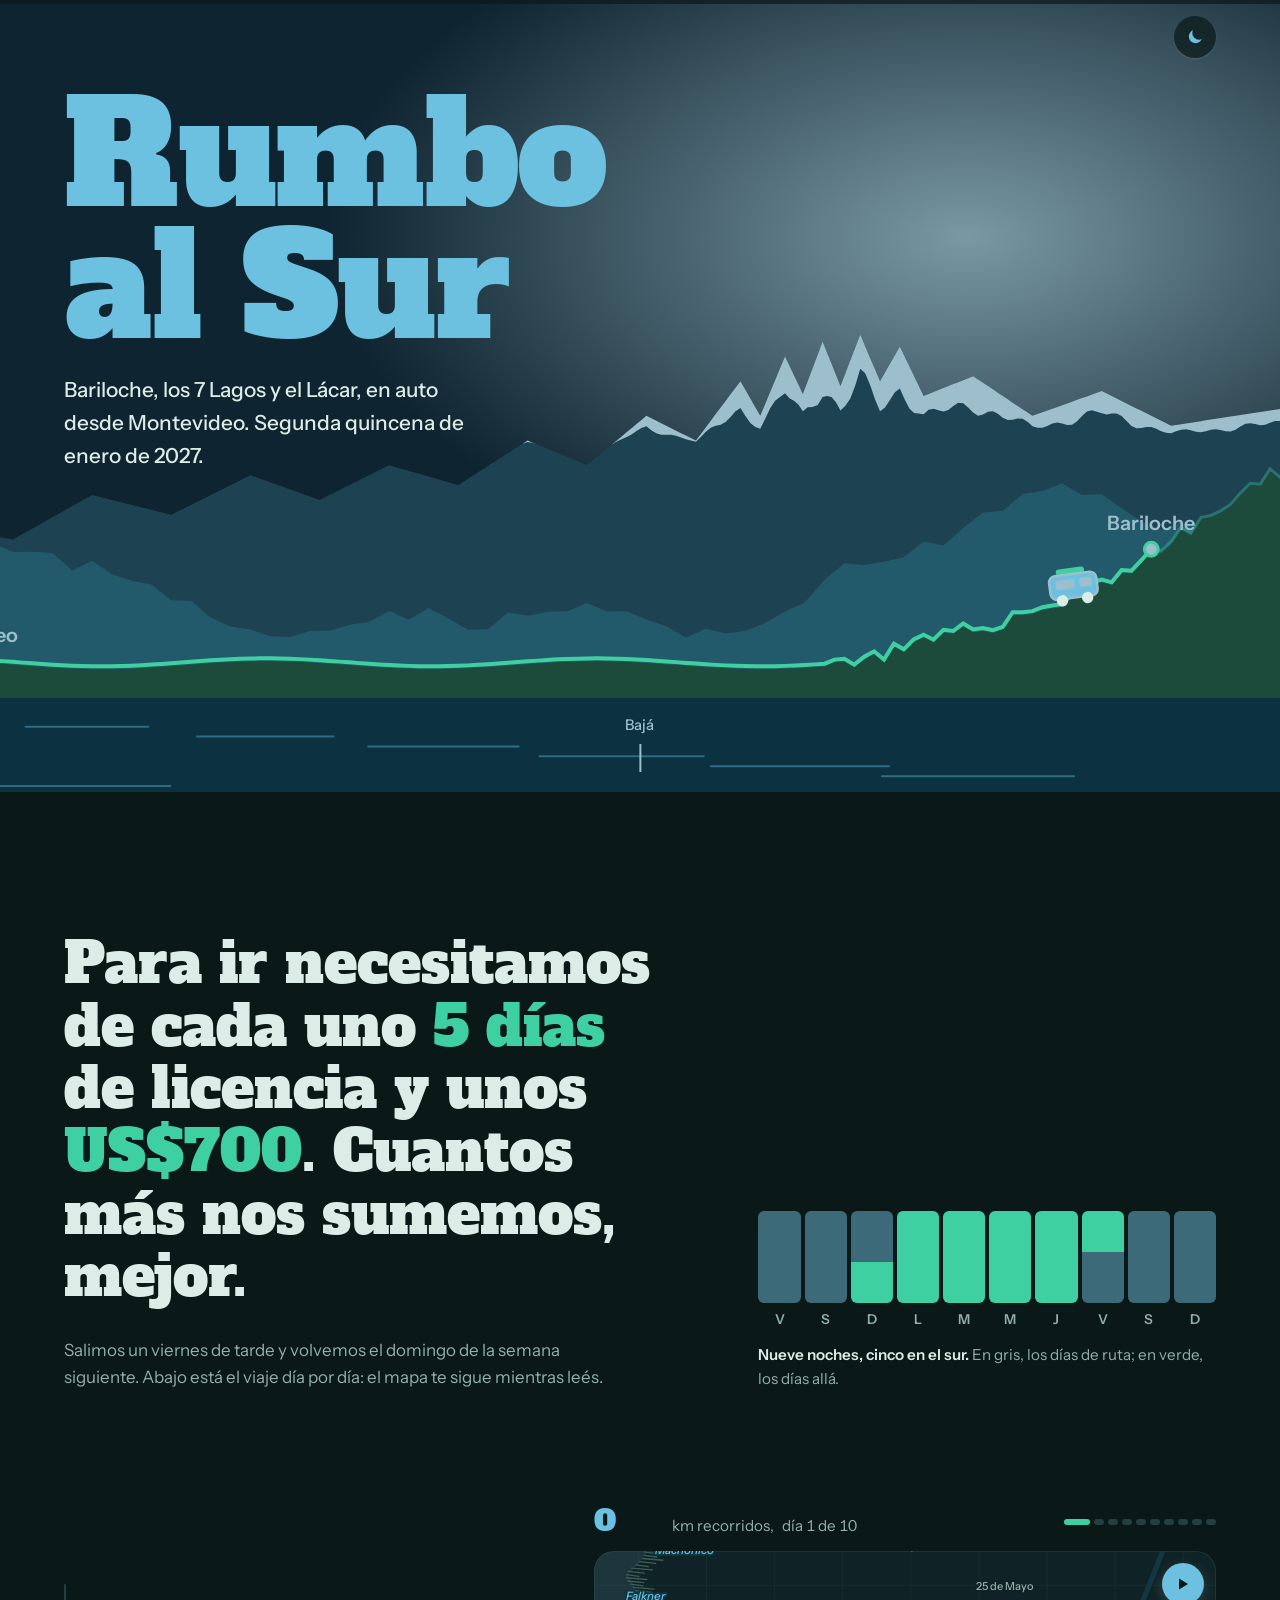
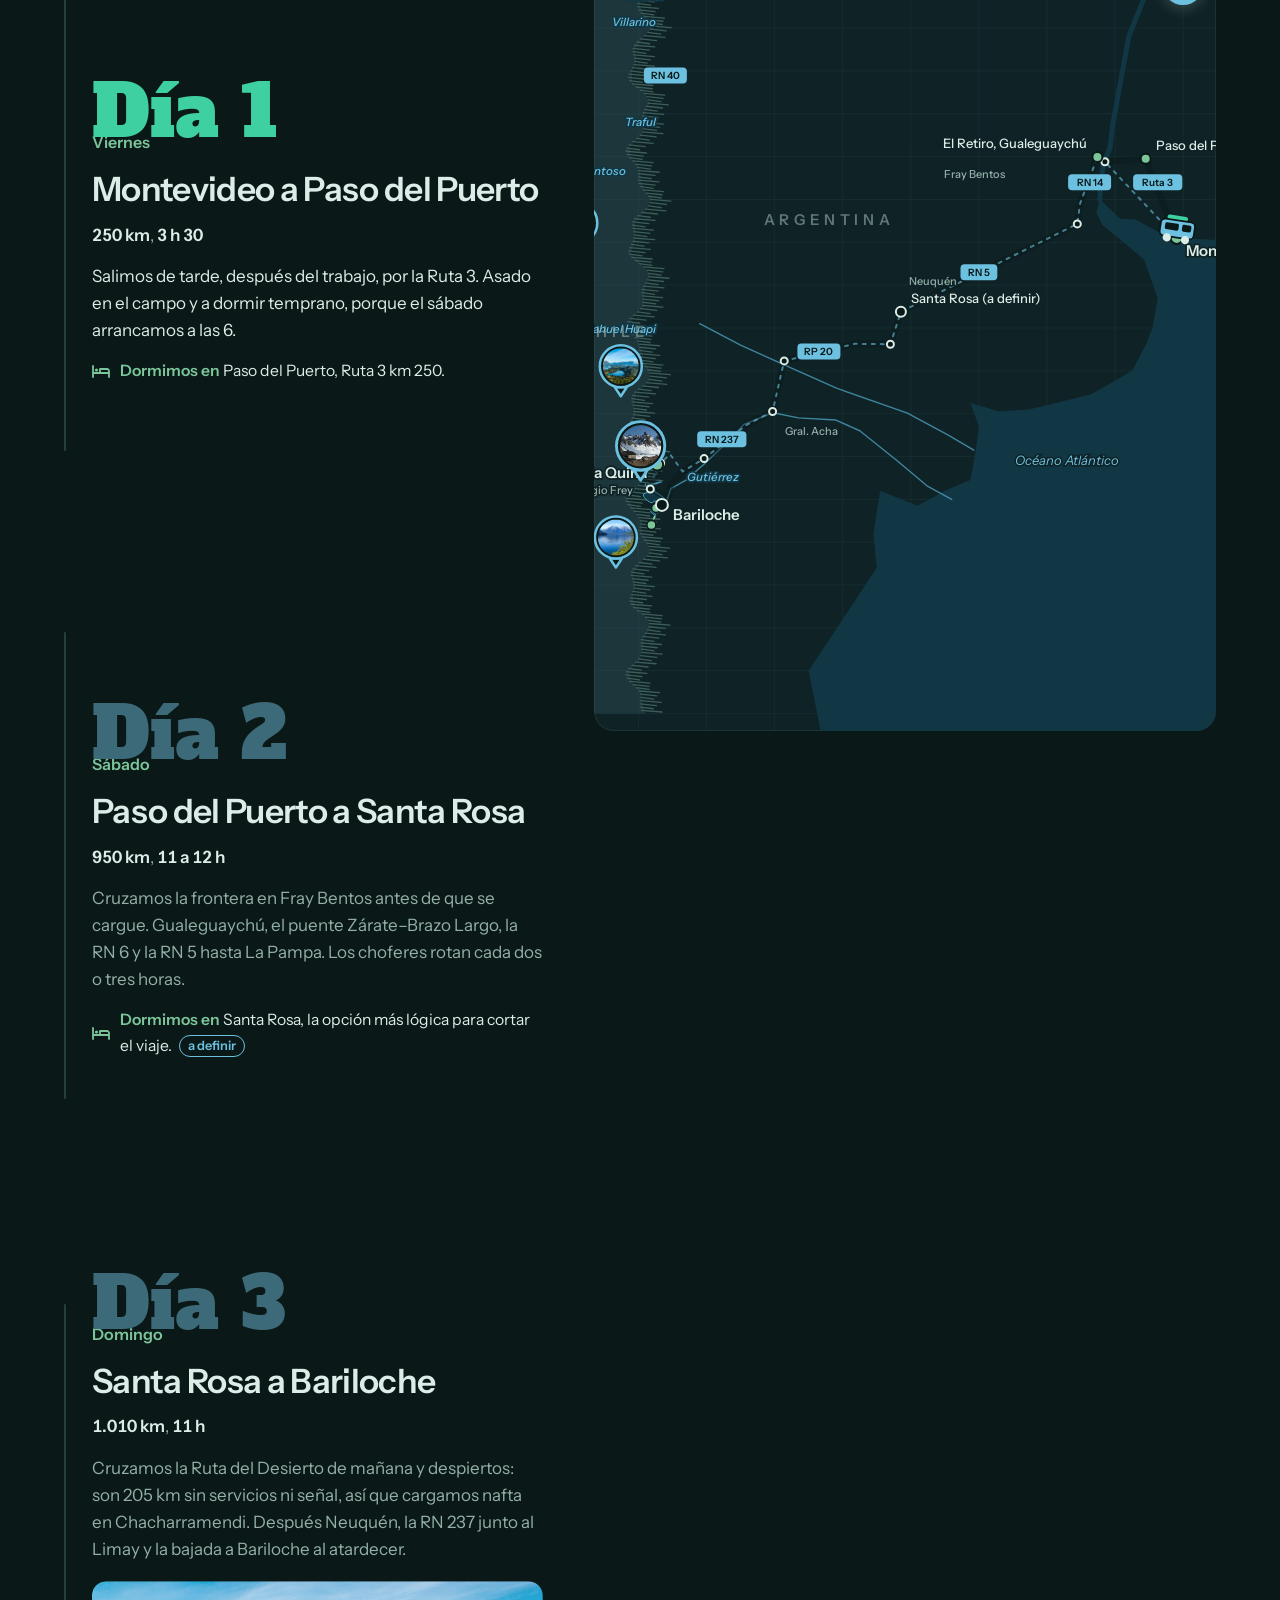
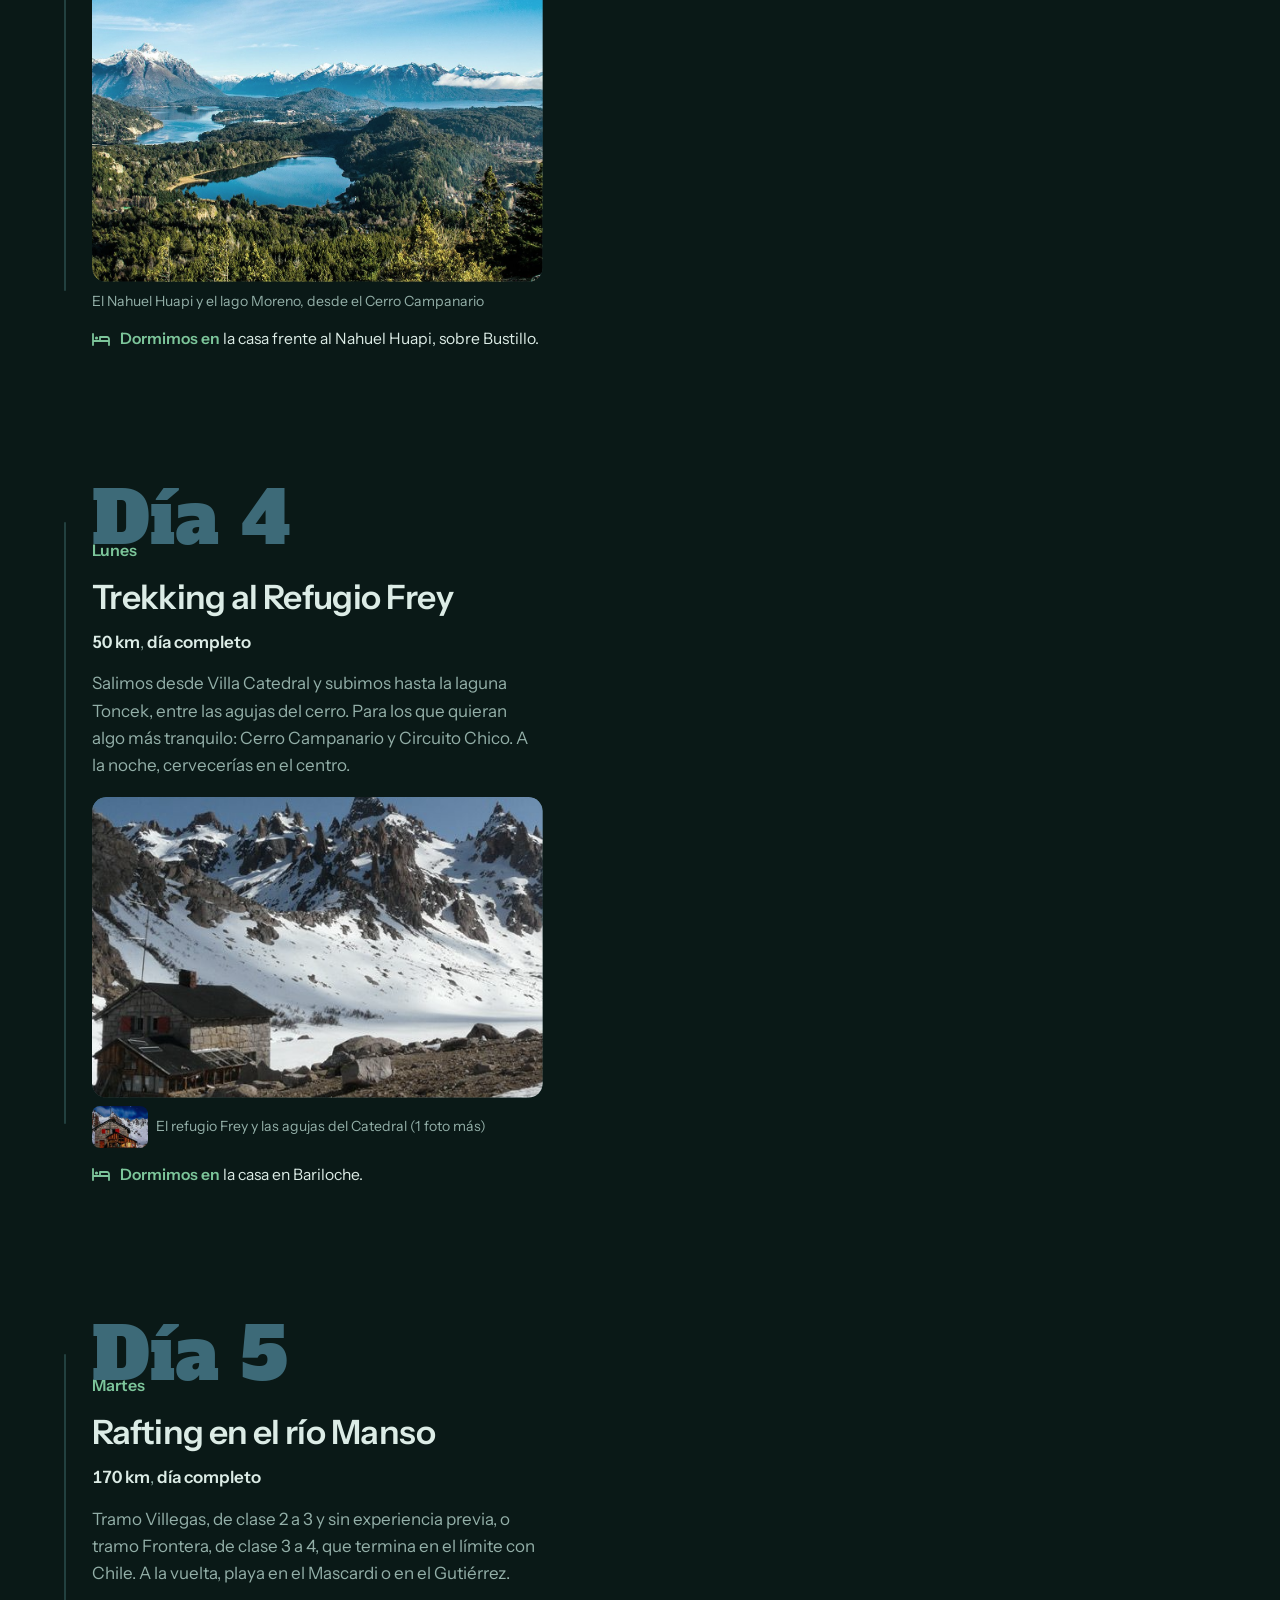
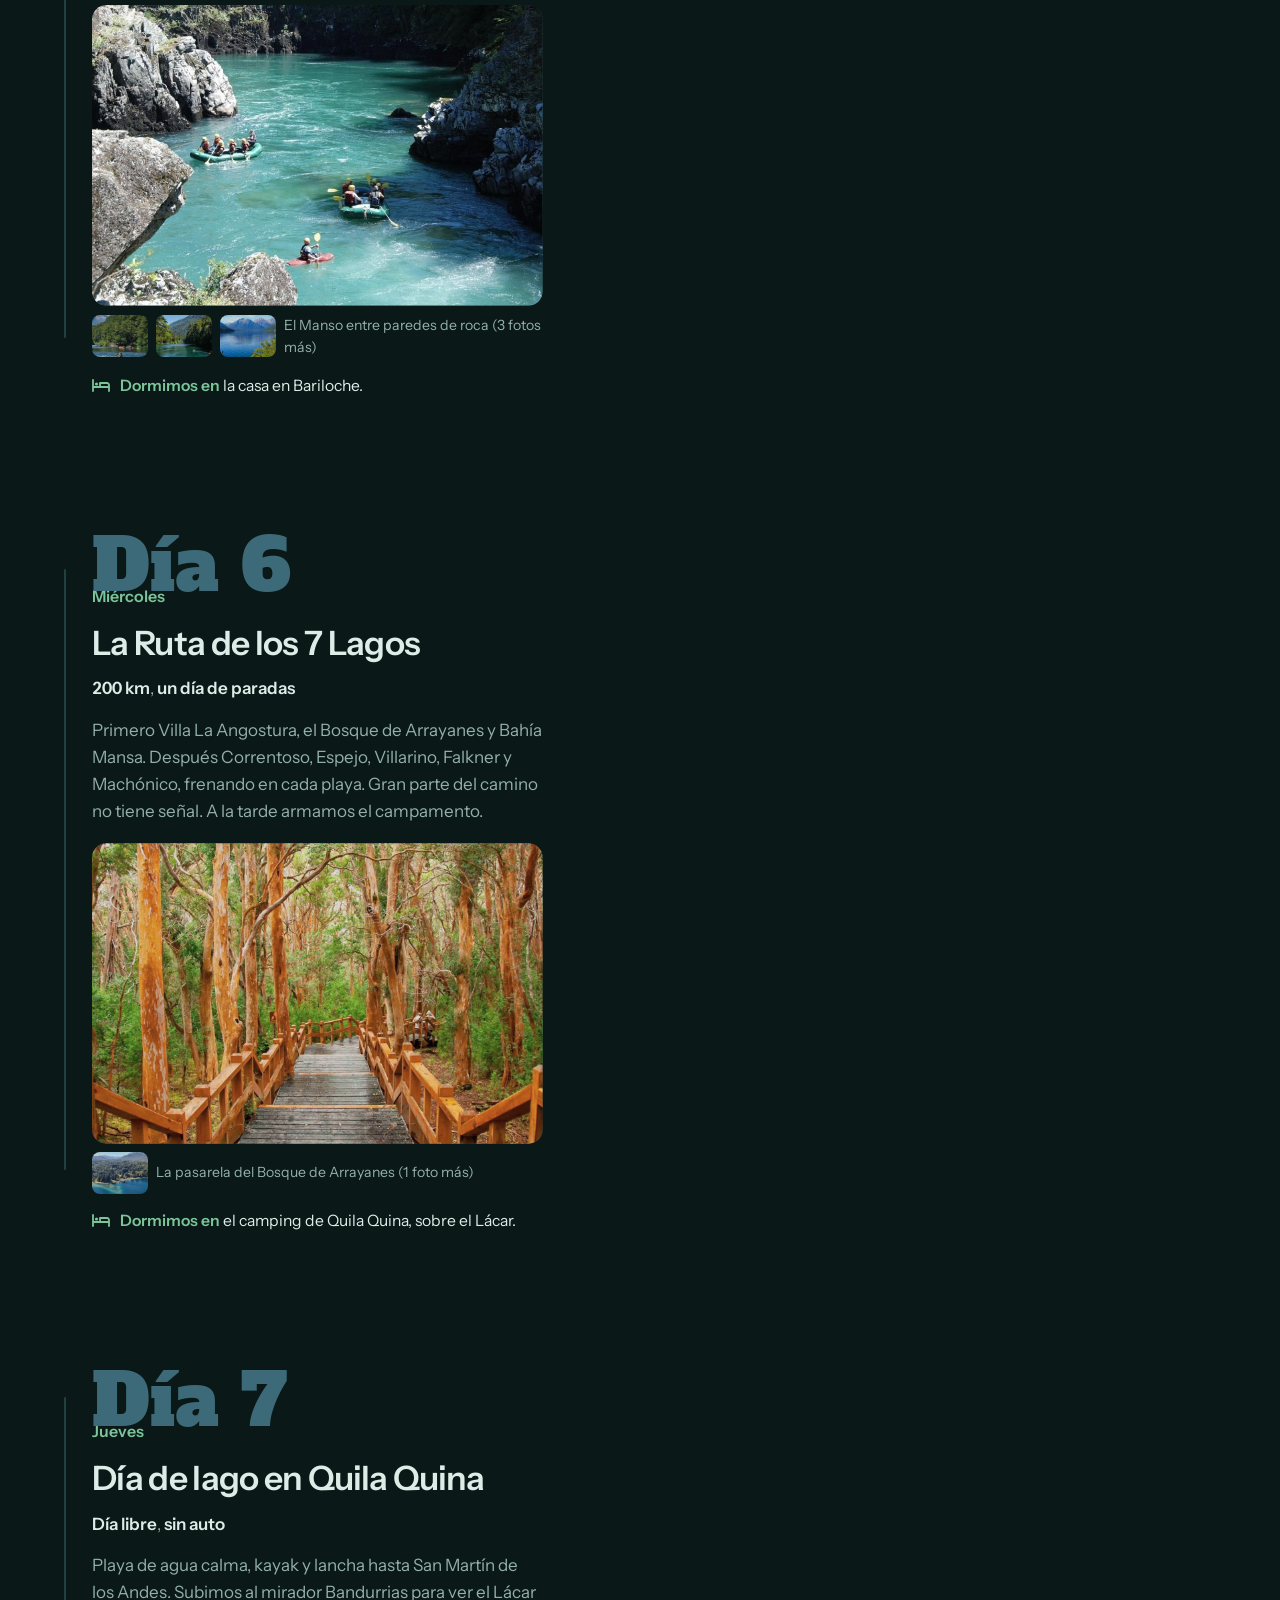
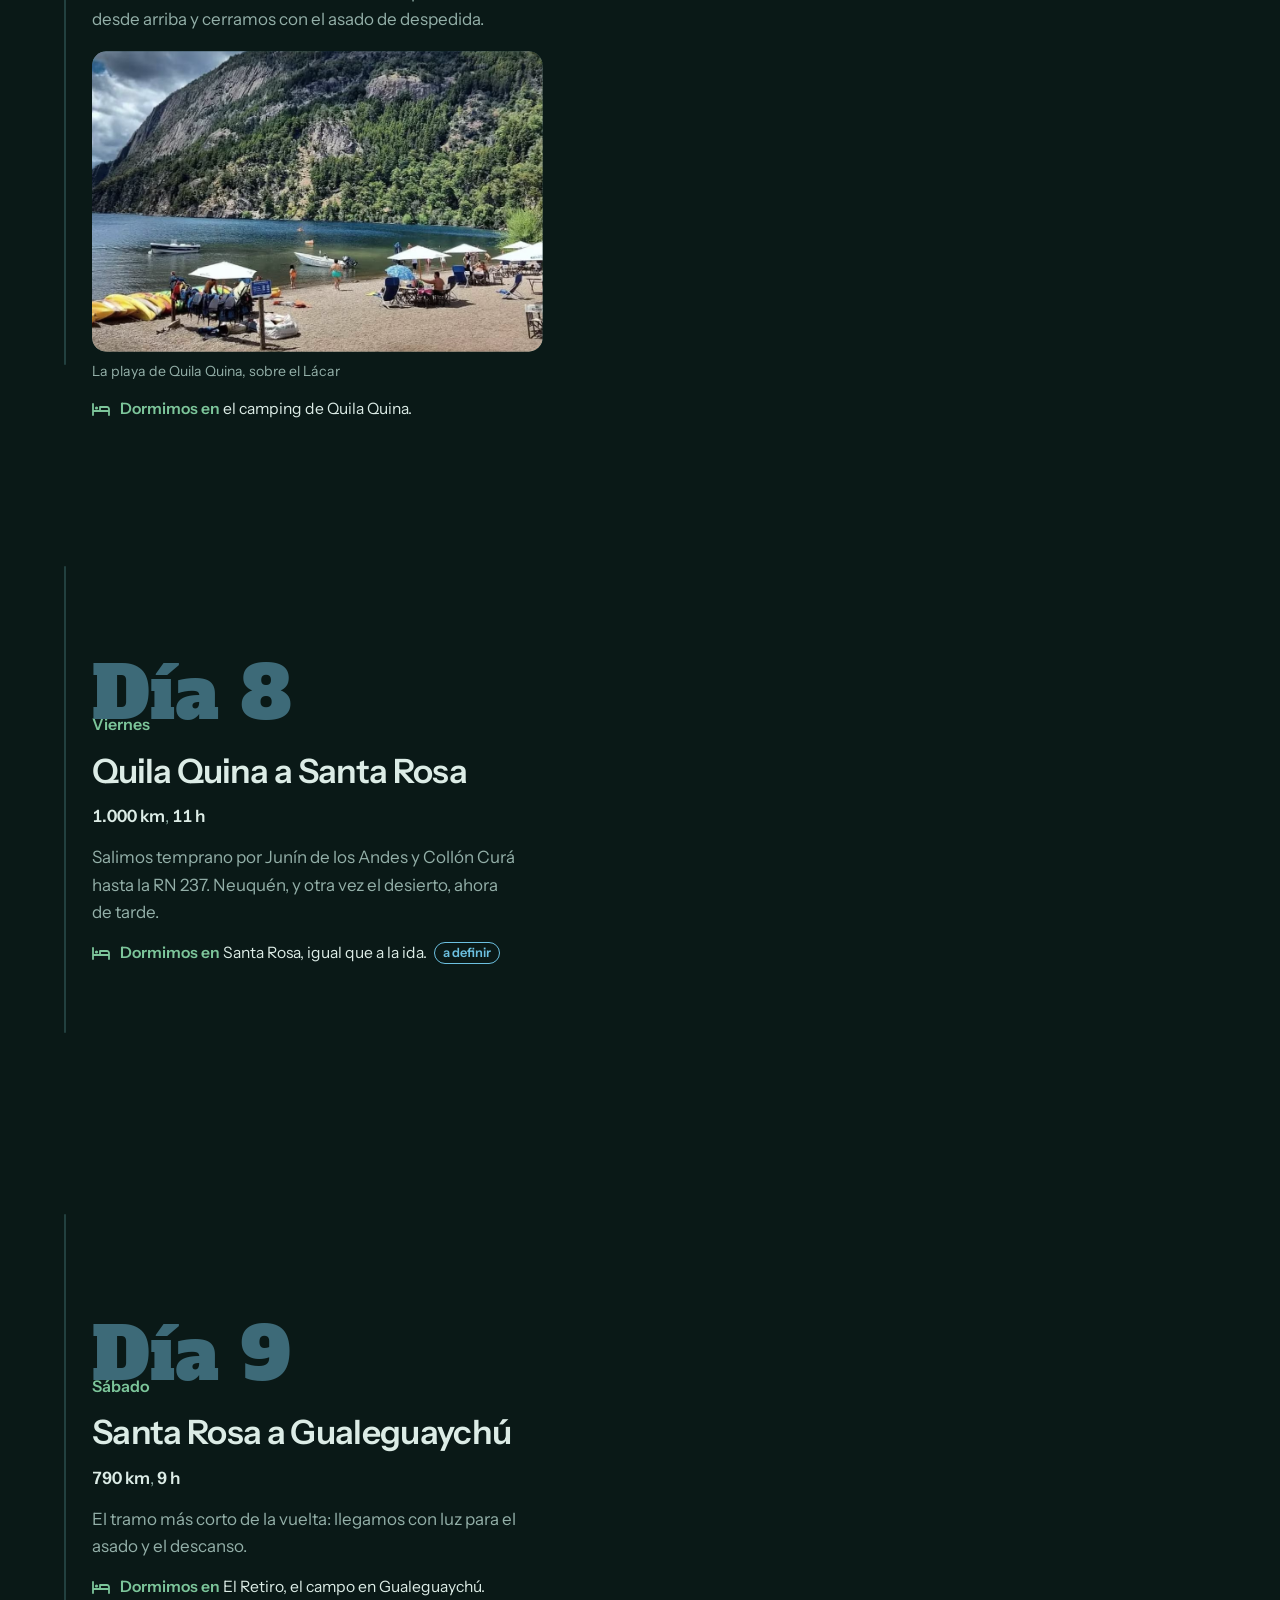
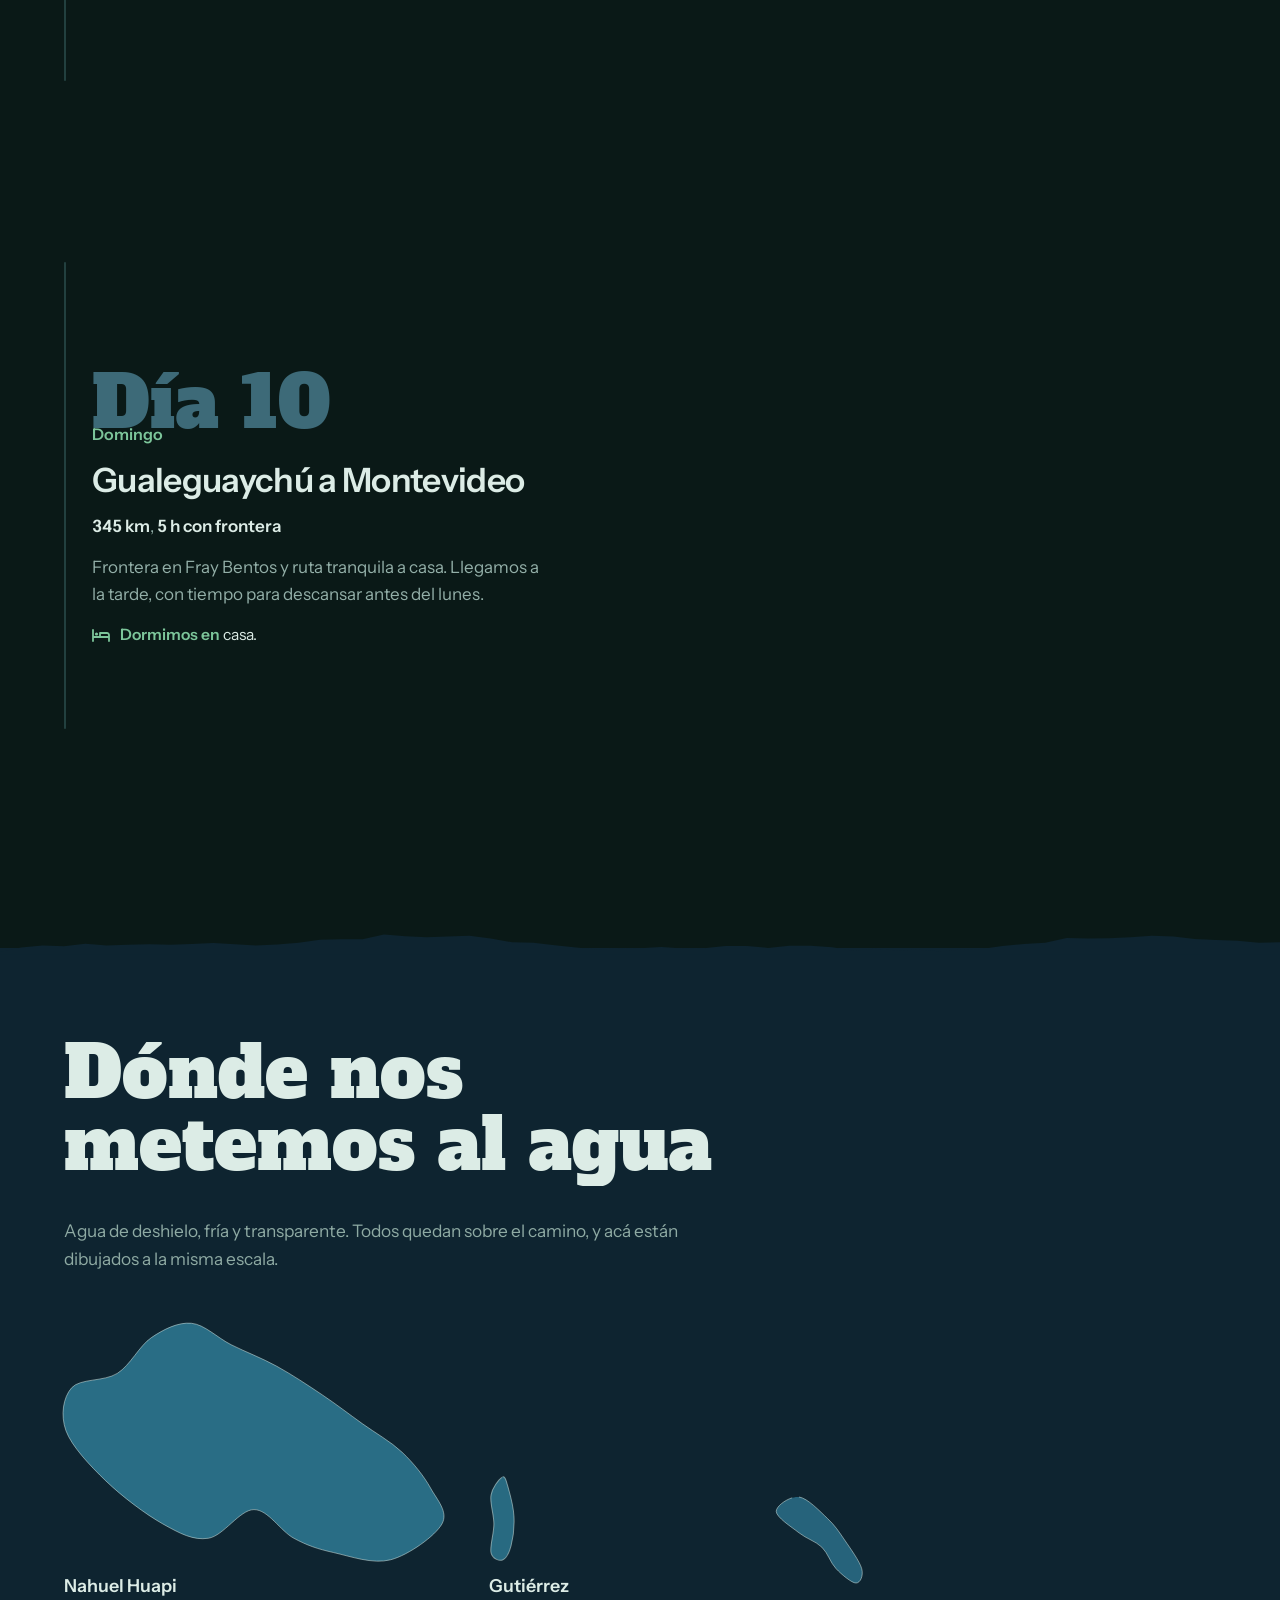
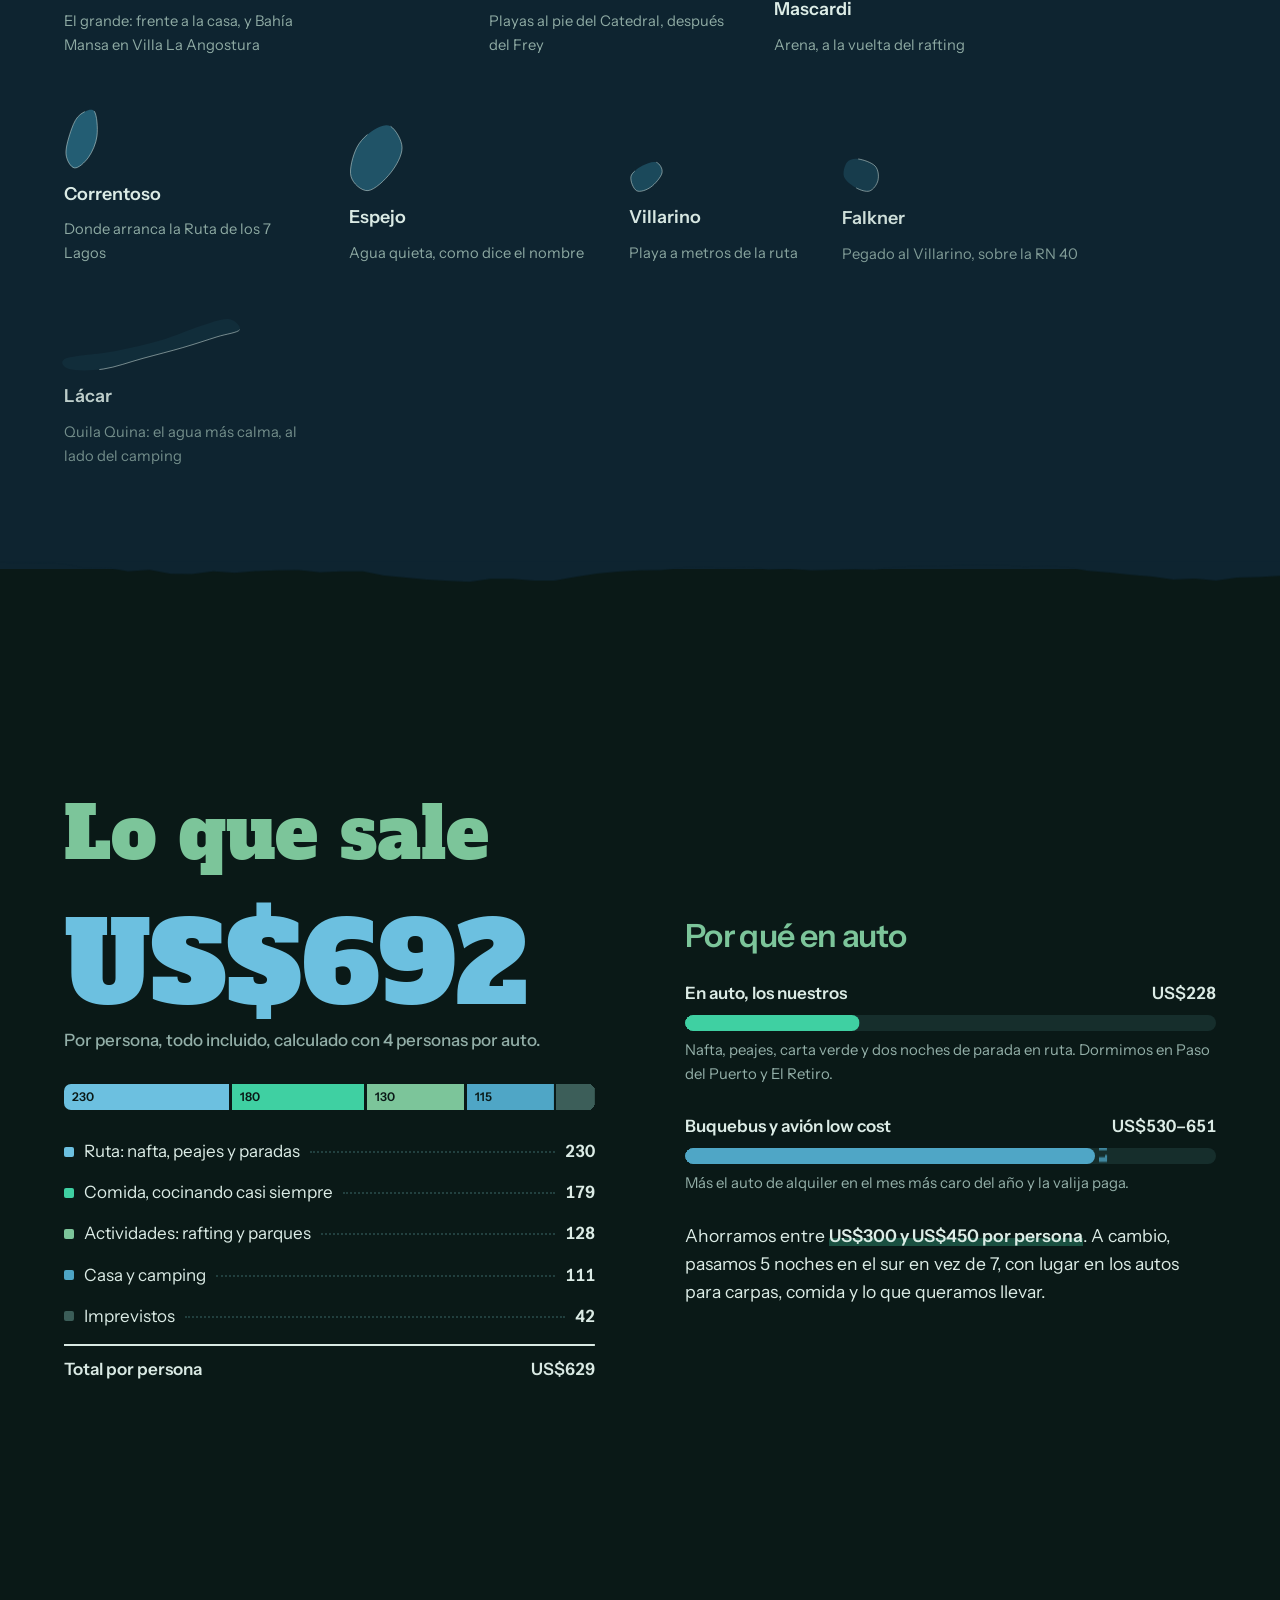
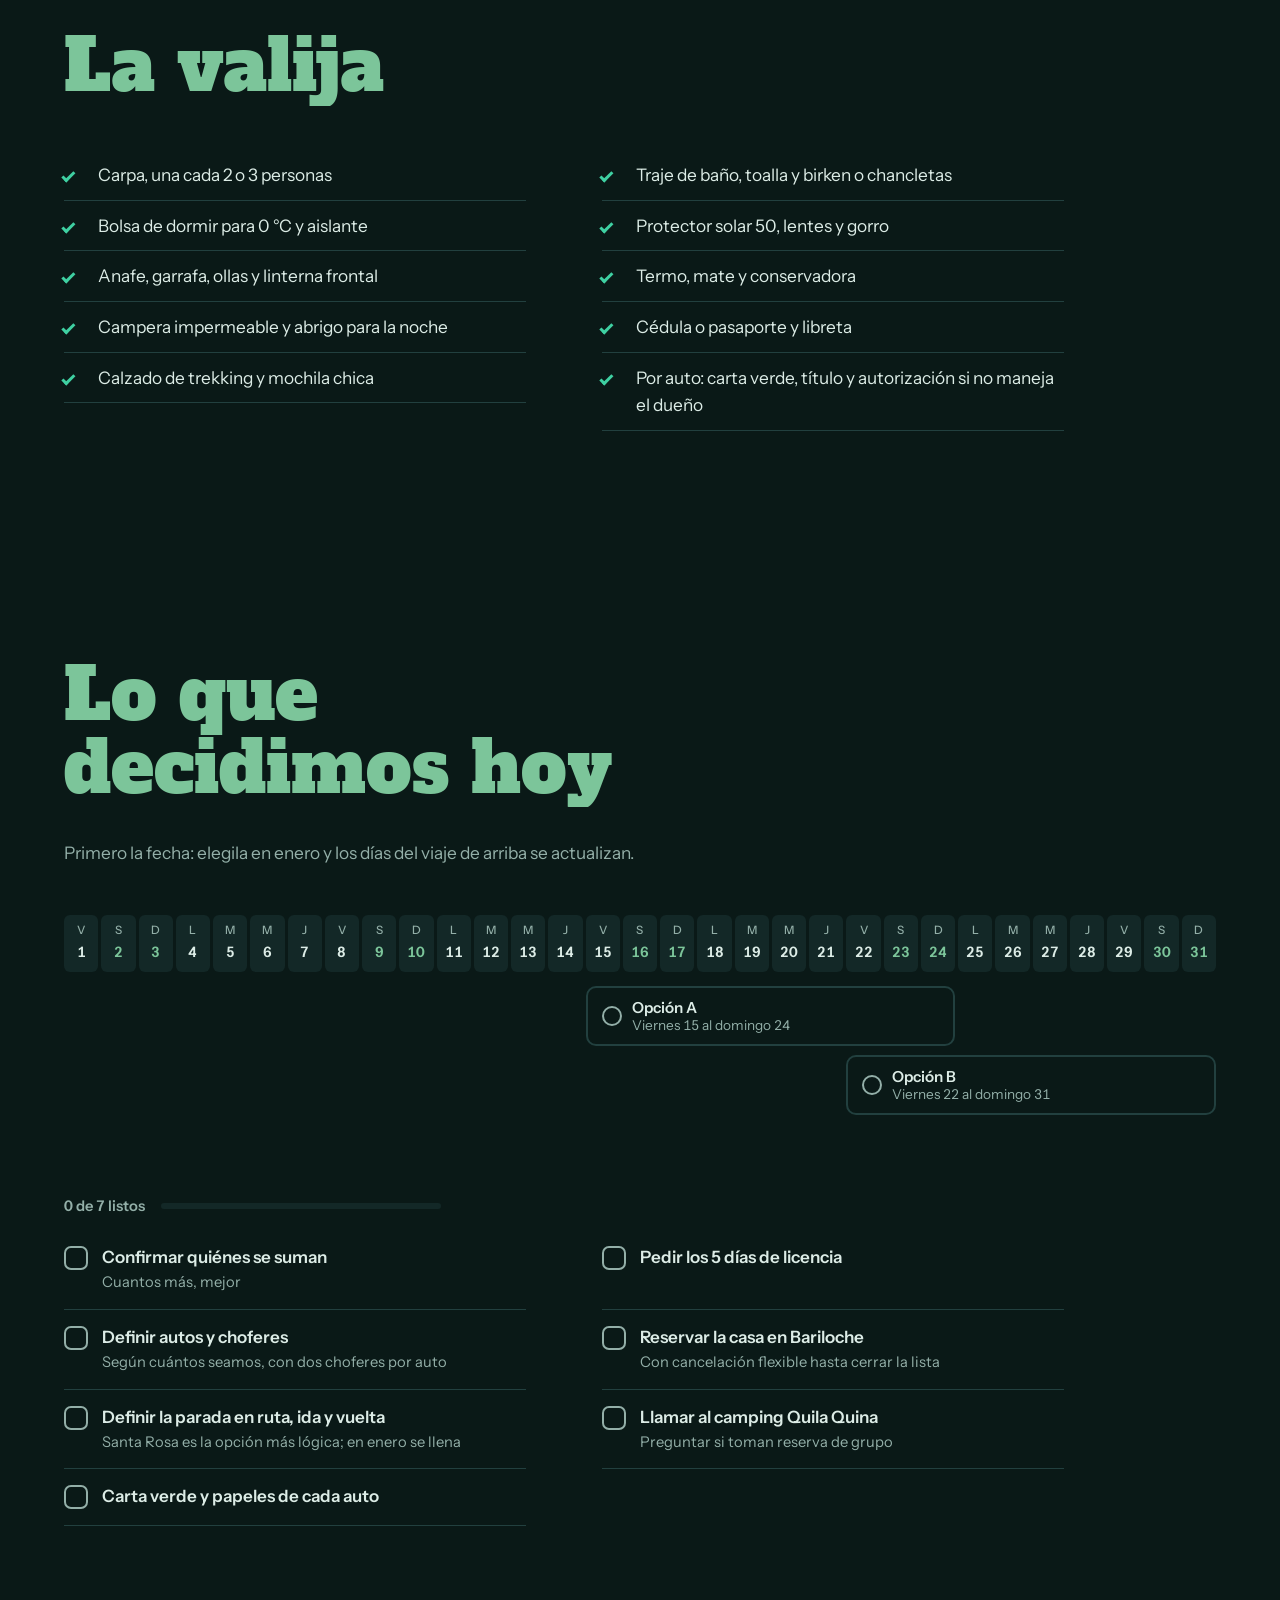
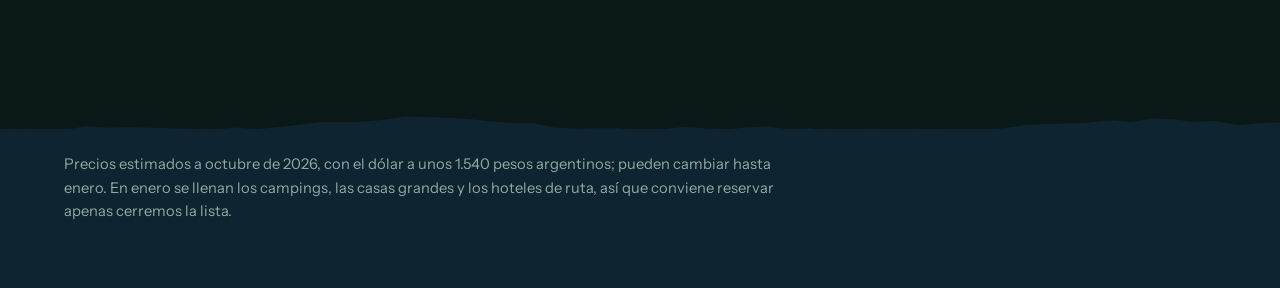
==== commit ecfa2b2a: "Favicon con la van Co-Authored-By: Claude Opus 5.5 <noreply@anthropic.com> Claude-Session: https://c" ====
--- a/index.html
+++ b/index.html
@@ -7,6 +7,9 @@
 <meta name="description" content="Propuesta de viaje en auto a Bariloche, los 7 Lagos y el Lácar. Enero 2027.">
 <meta name="theme-color" content="#0A1917">
 <title>Rumbo al Sur 2027</title>
+<link rel="icon" href="favicon.svg" type="image/svg+xml">
+<link rel="icon" href="favicon-32.png" type="image/png" sizes="32x32">
+<link rel="apple-touch-icon" href="apple-touch-icon.png">
 <script>
 /* Antes de pintar: marca que hay JS y aplica el tema. Oscuro por defecto; claro solo si la persona lo eligió. Si el JS principal no arranca, la intro se libera sola. */
 (function(d){var r=d.documentElement;r.classList.add('js');var t='dark';try{if(localStorage.getItem('sur27-tema')==='light')t='light';}catch(e){}r.setAttribute('data-sur',t);
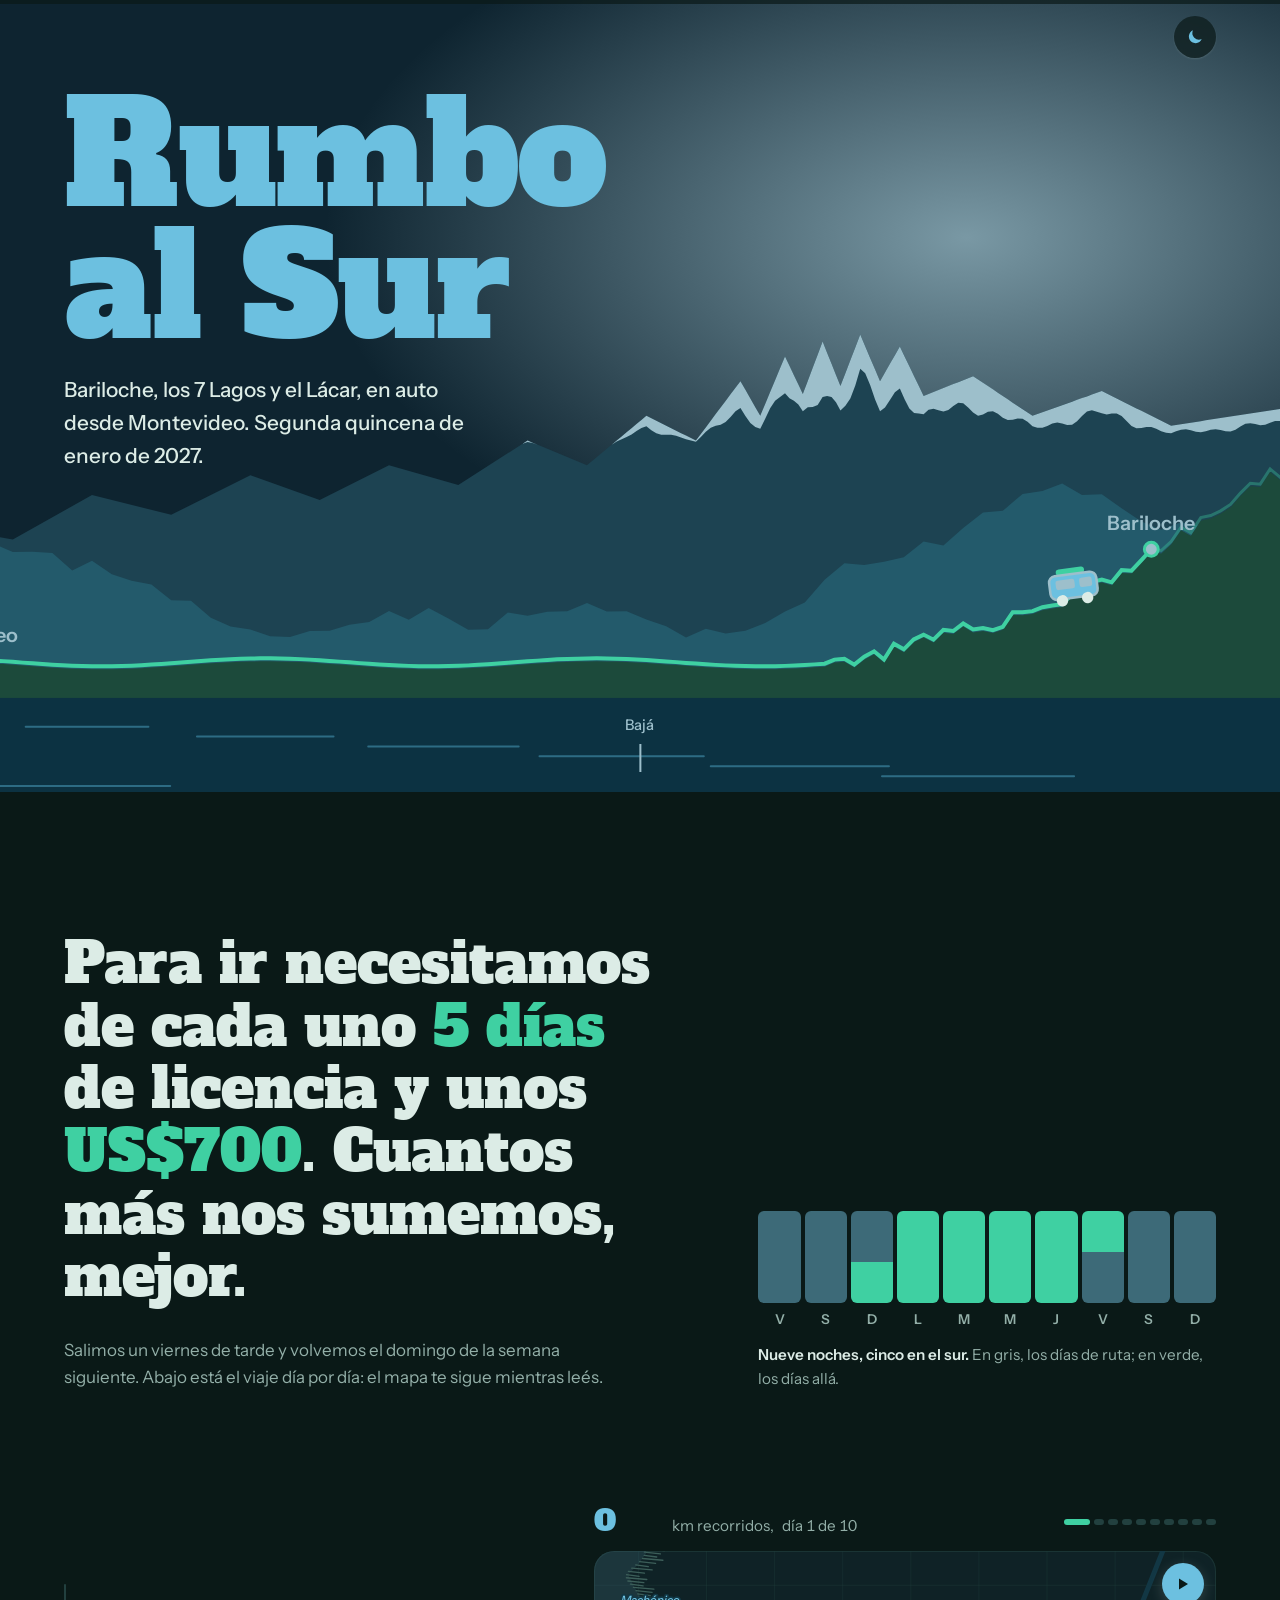
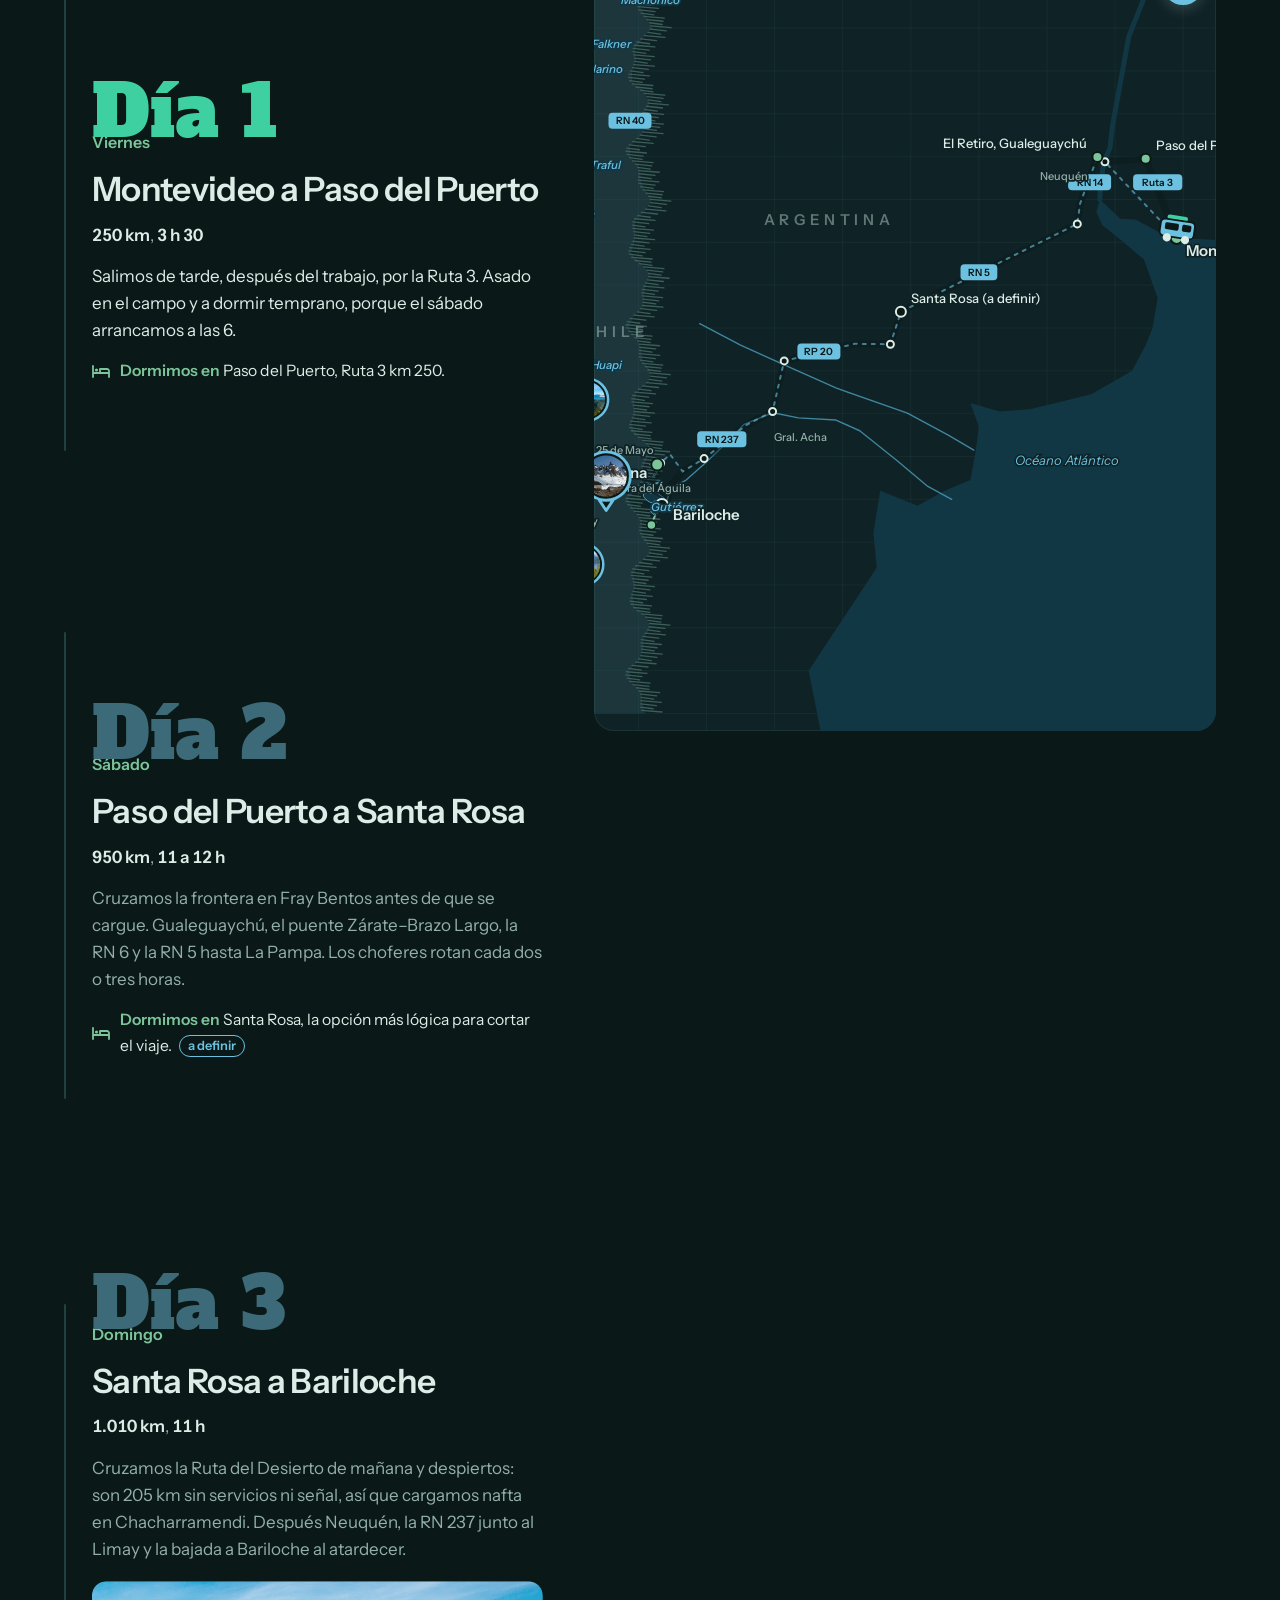
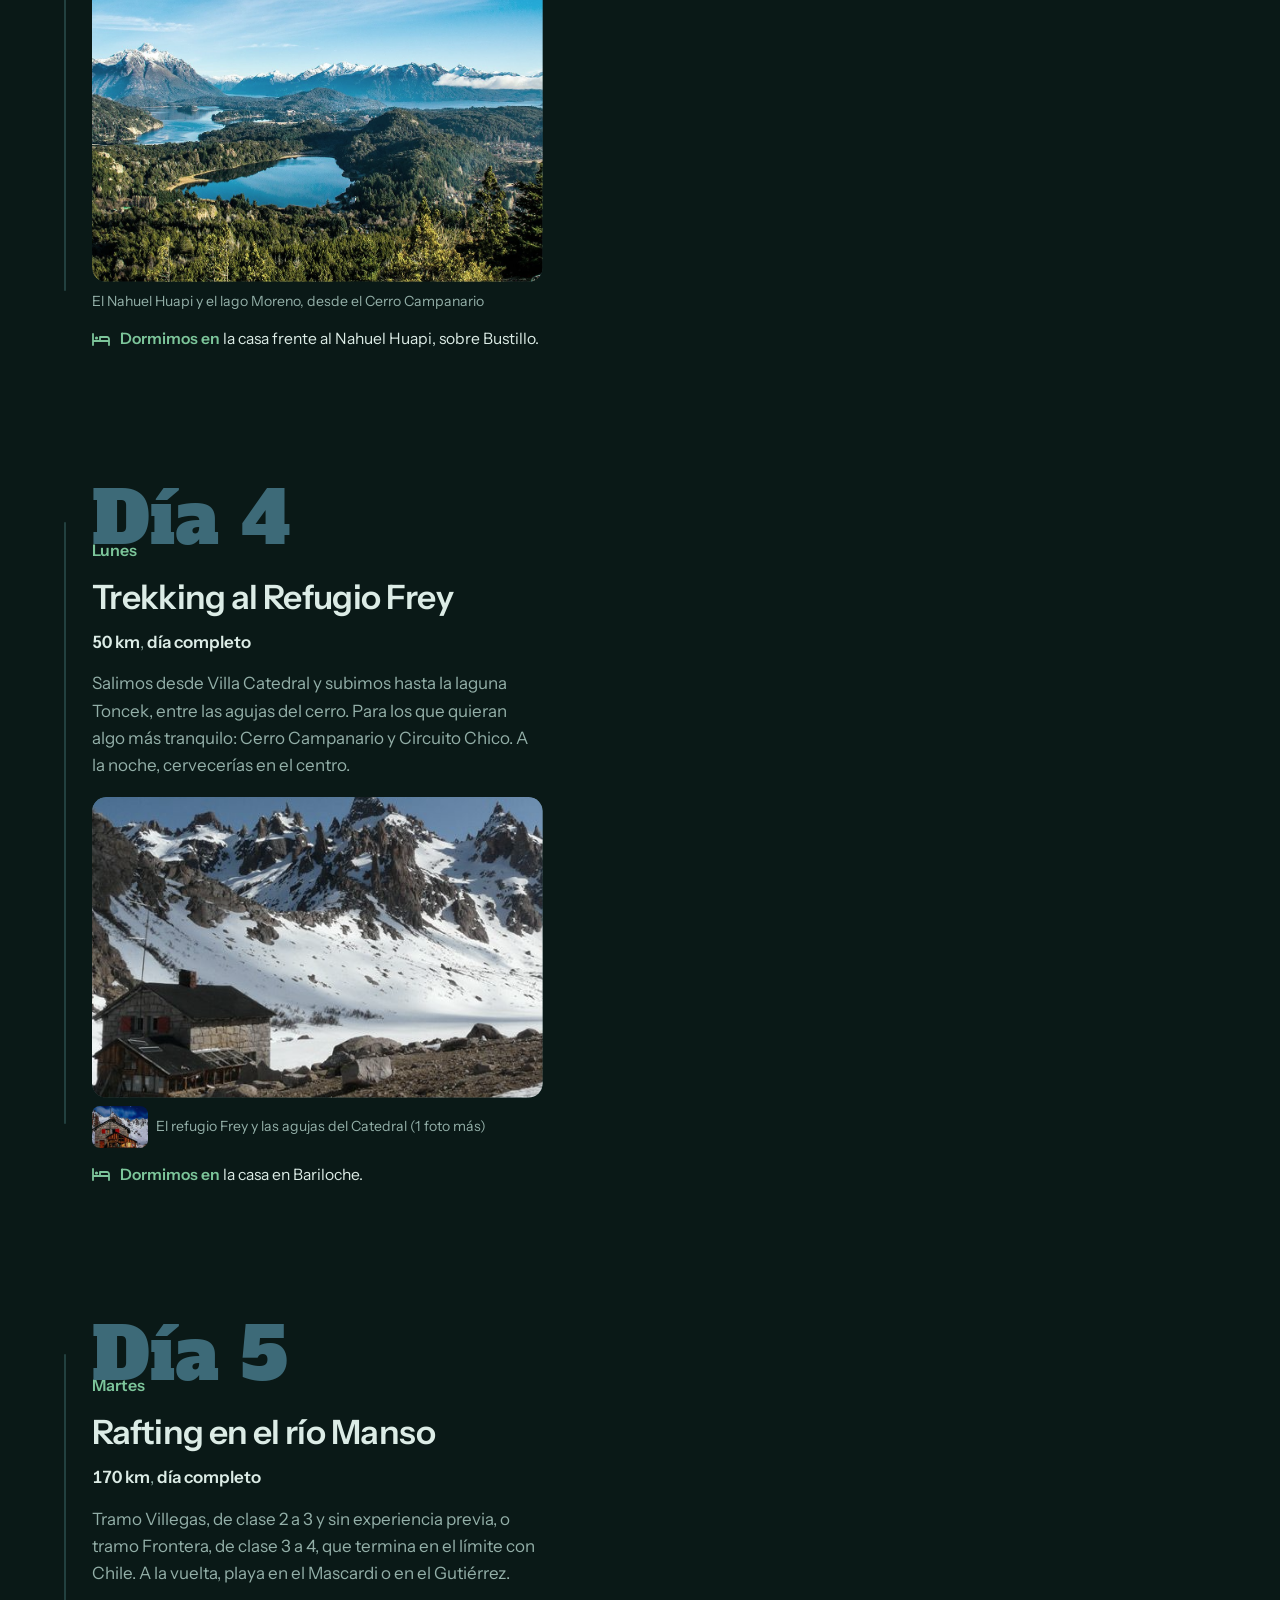
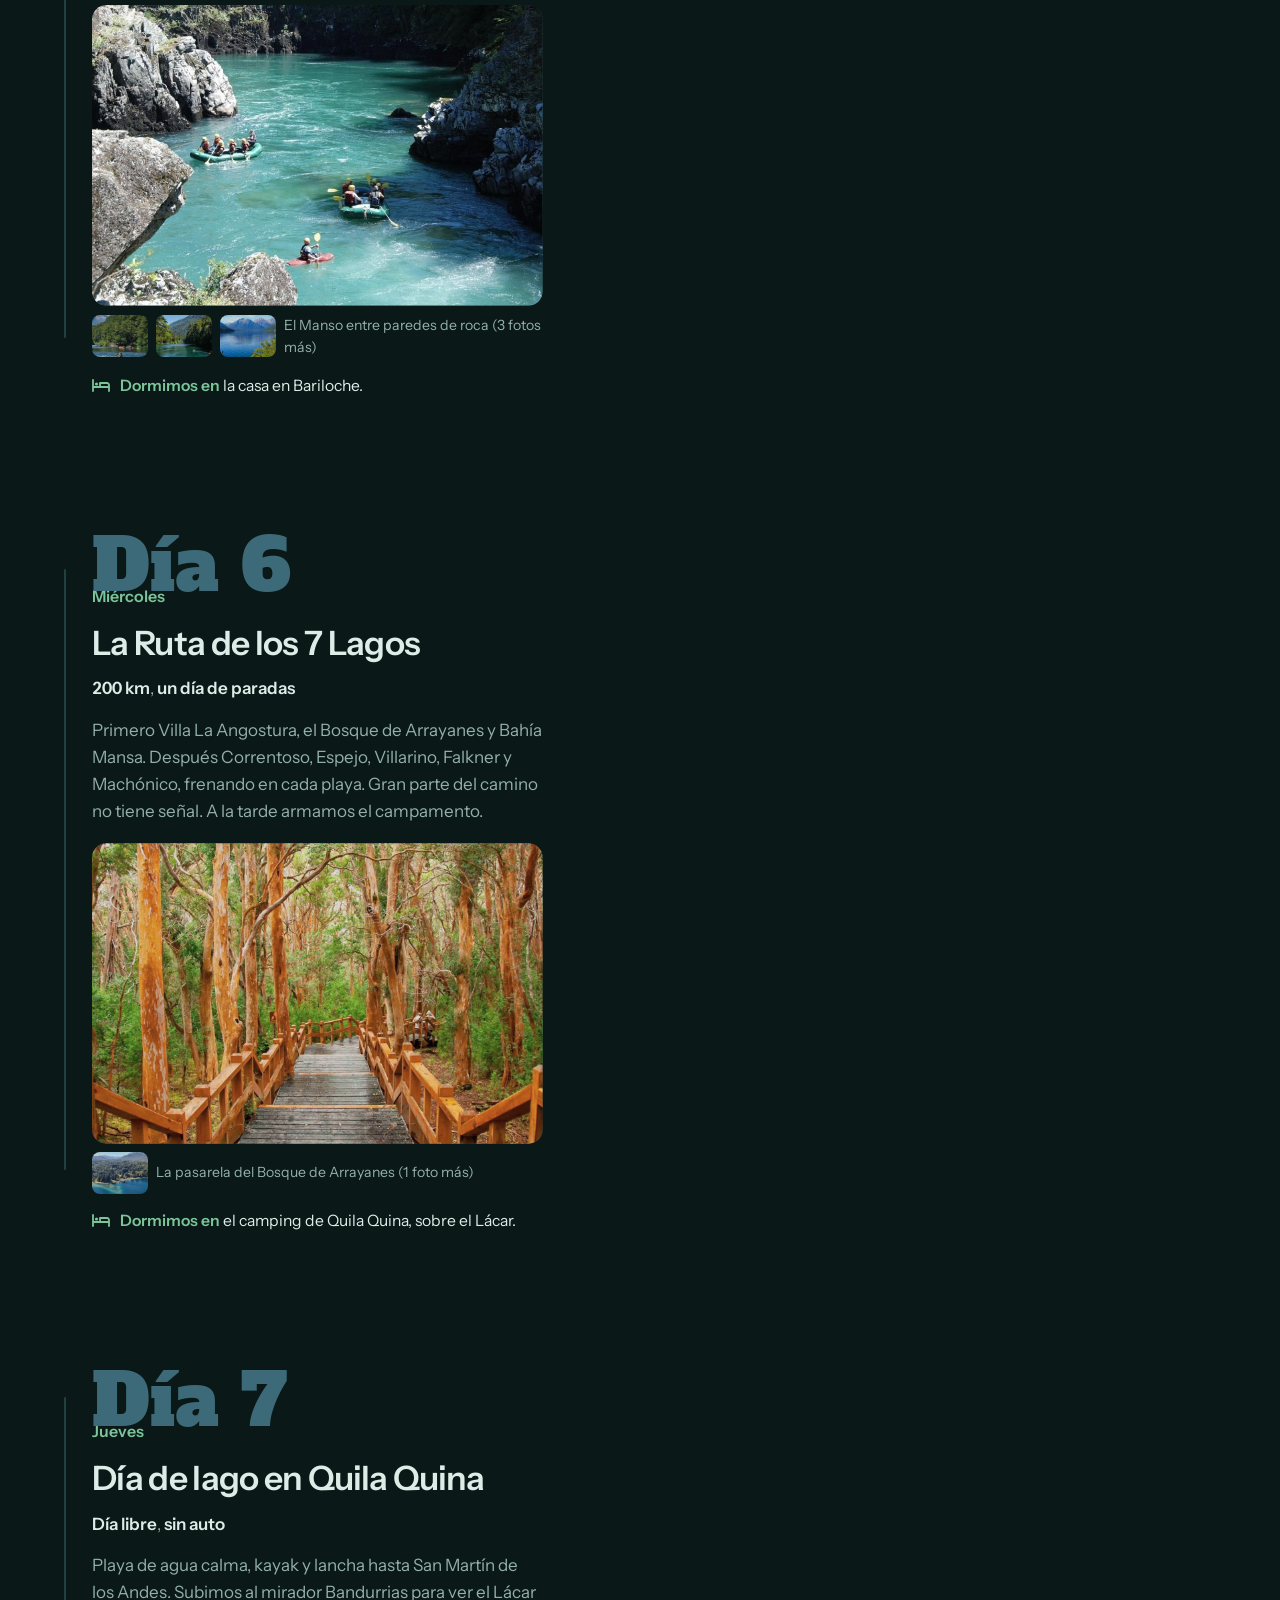
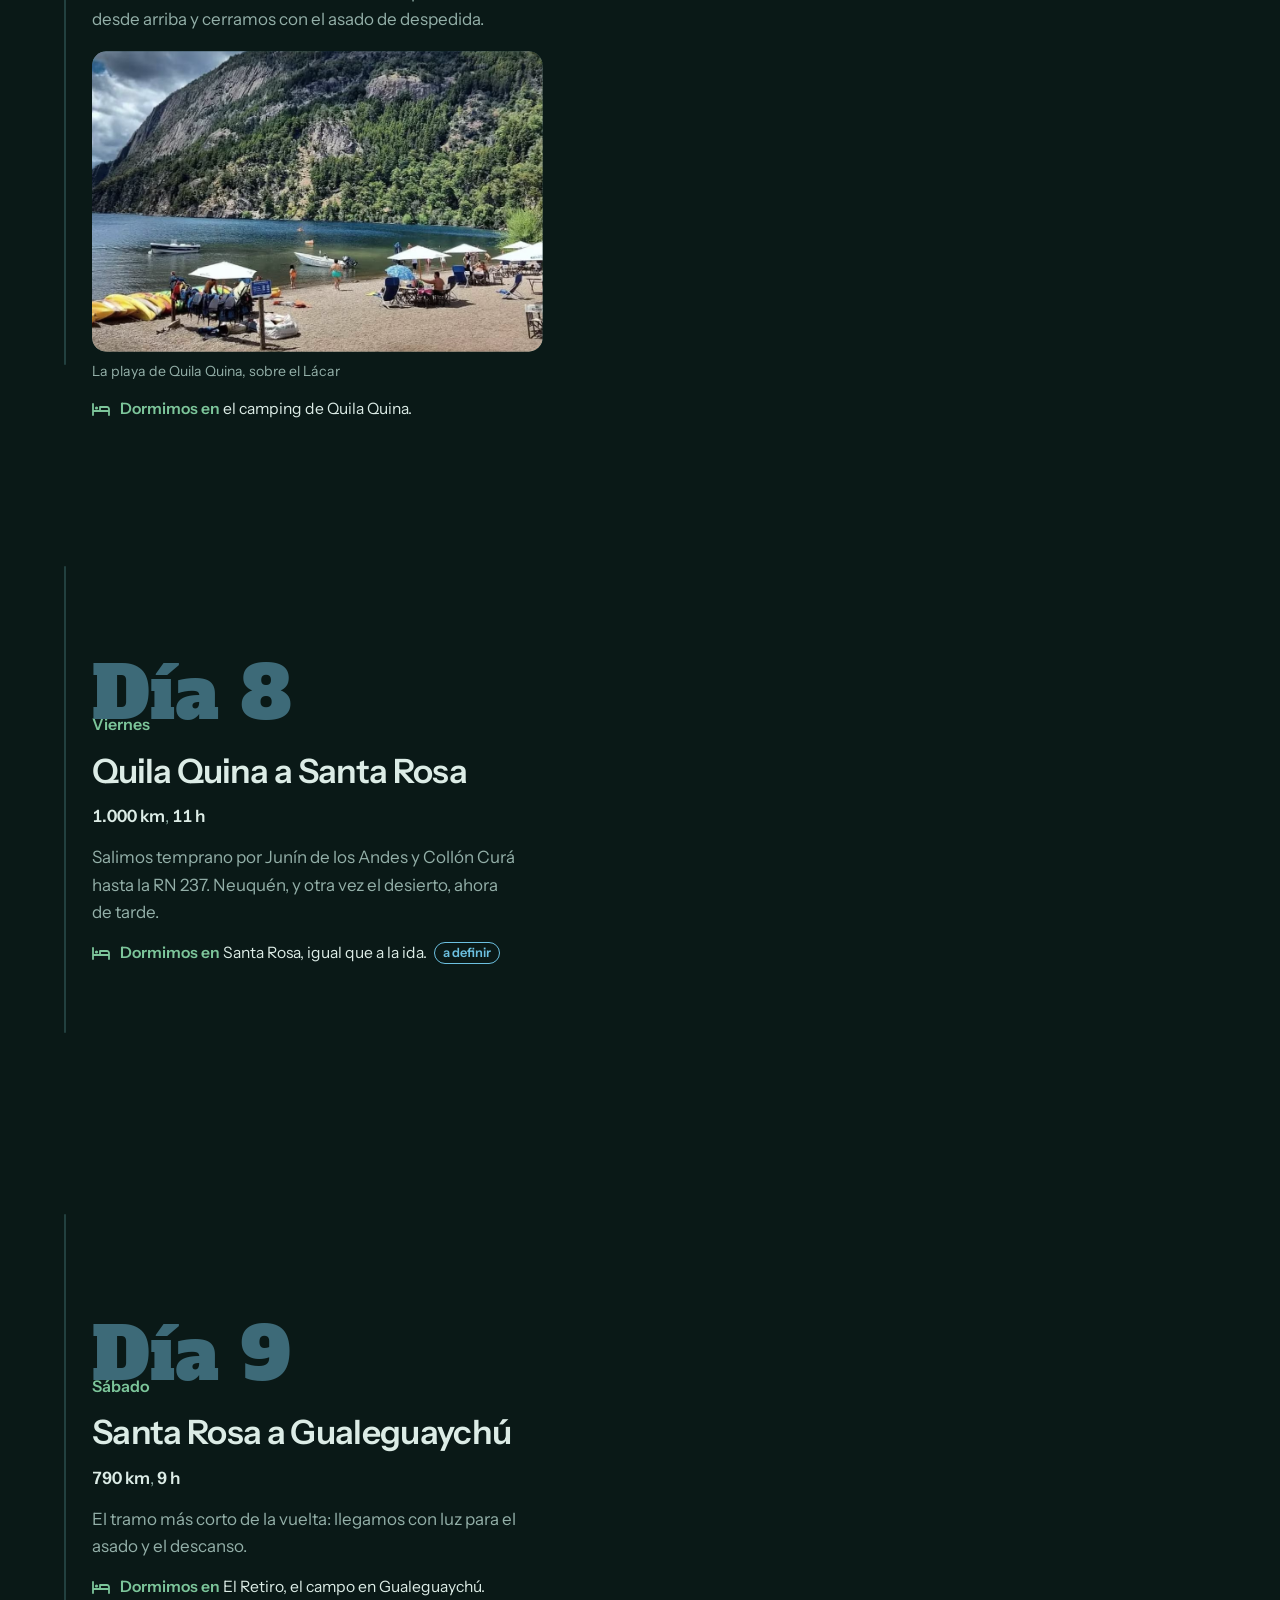
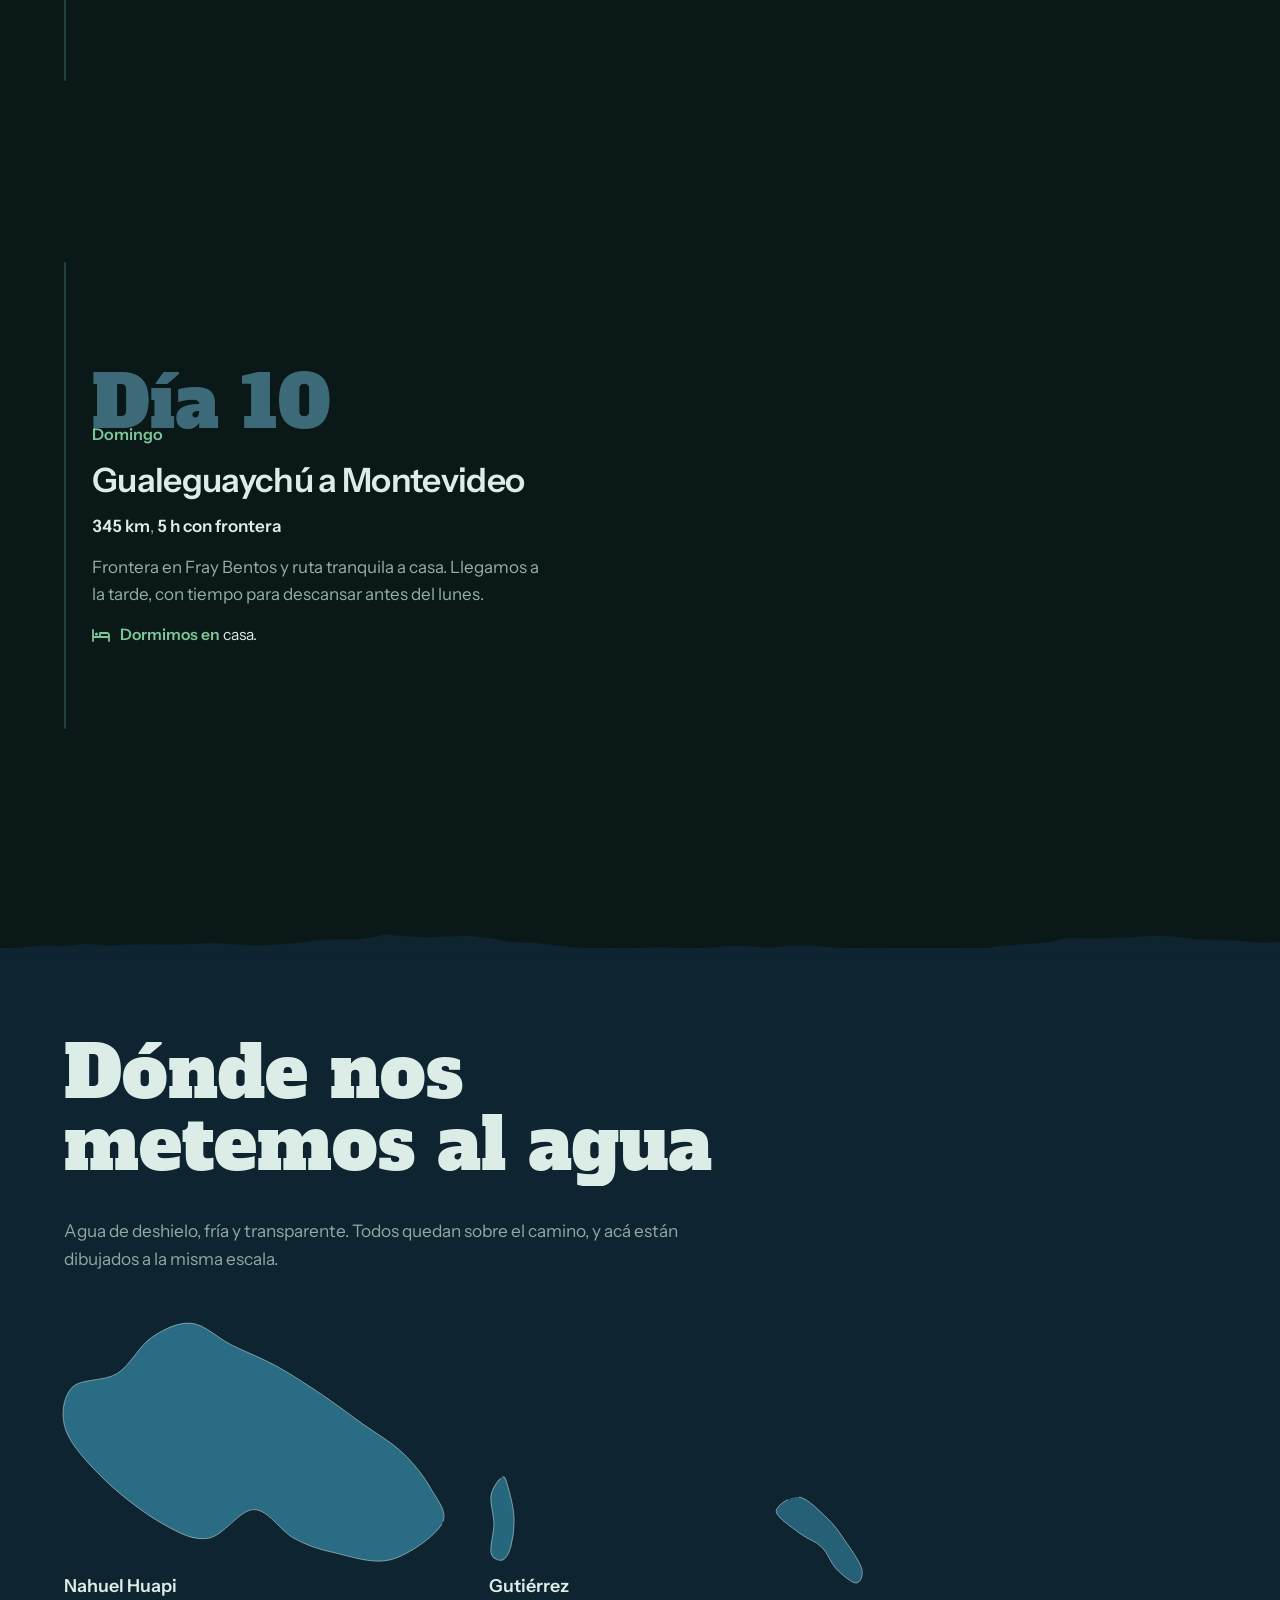
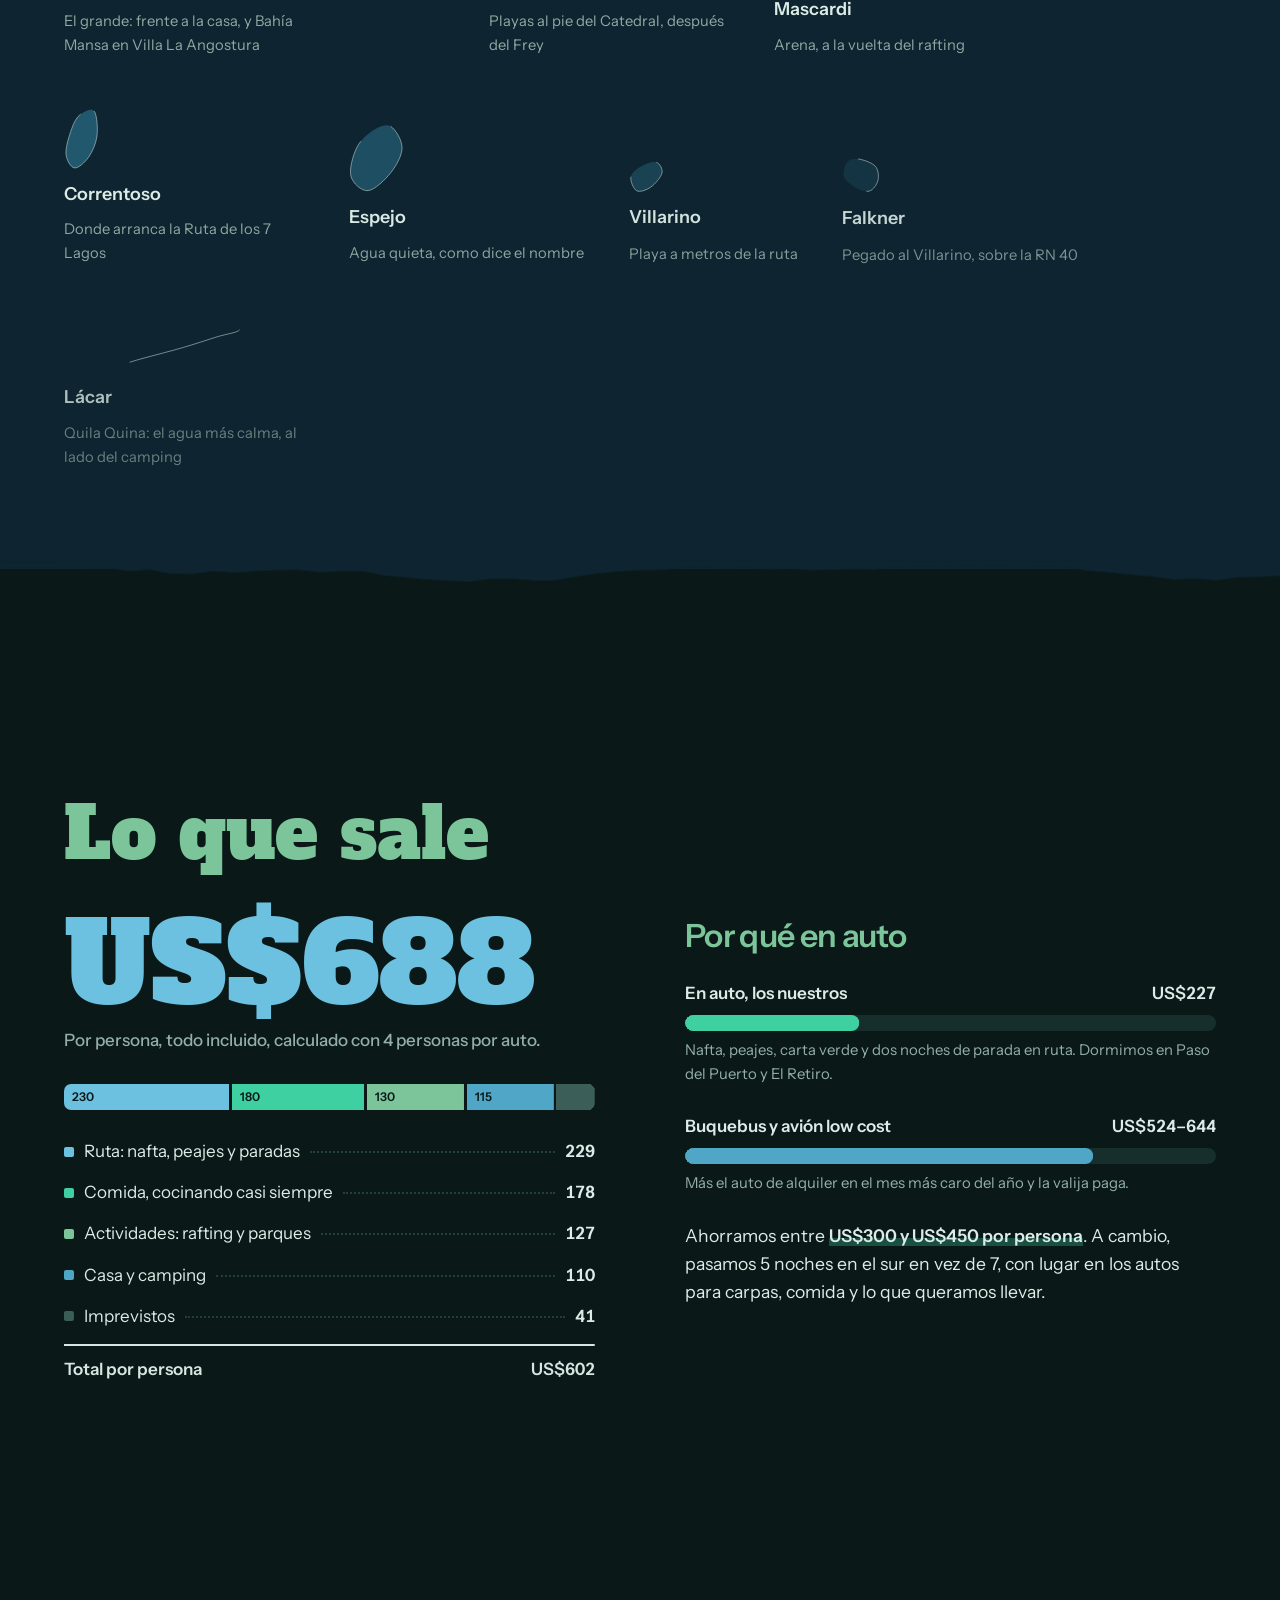
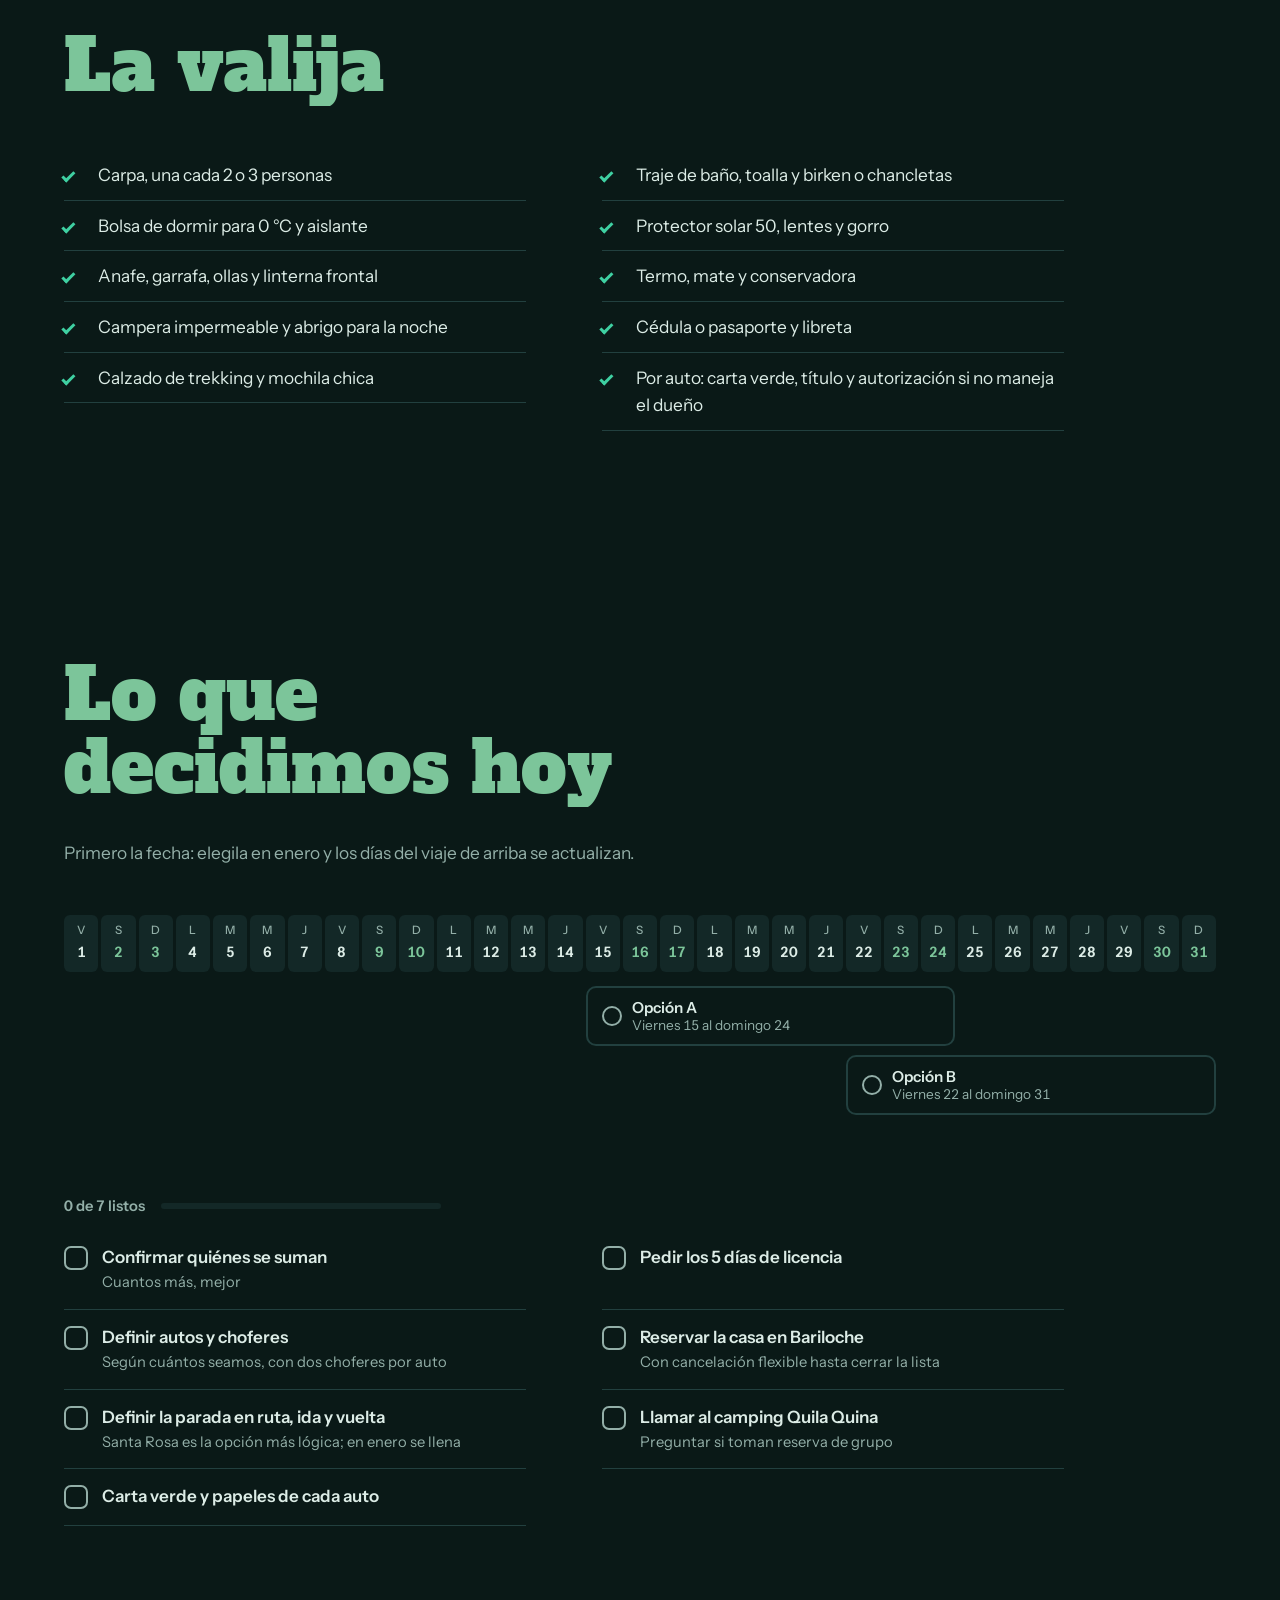
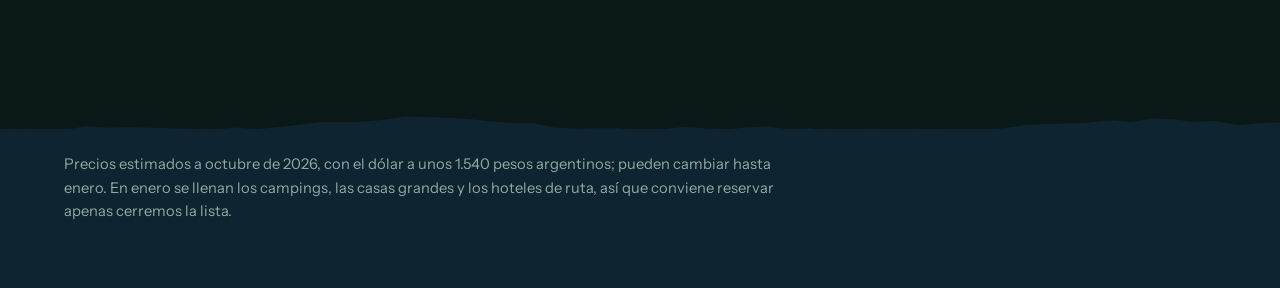
==== commit 6ea07289: "Favicon: forzar recarga del ícono Co-Authored-By: Claude Opus 5.5 <noreply@anthropic.com> Claude-Ses" ====
--- a/index.html
+++ b/index.html
@@ -7,9 +7,9 @@
 <meta name="description" content="Propuesta de viaje en auto a Bariloche, los 7 Lagos y el Lácar. Enero 2027.">
 <meta name="theme-color" content="#0A1917">
 <title>Rumbo al Sur 2027</title>
-<link rel="icon" href="favicon.svg" type="image/svg+xml">
-<link rel="icon" href="favicon-32.png" type="image/png" sizes="32x32">
-<link rel="apple-touch-icon" href="apple-touch-icon.png">
+<link rel="icon" href="favicon-32.png?v=2" type="image/png" sizes="32x32">
+<link rel="icon" href="favicon.svg?v=2" type="image/svg+xml">
+<link rel="apple-touch-icon" href="apple-touch-icon.png?v=2">
 <script>
 /* Antes de pintar: marca que hay JS y aplica el tema. Oscuro por defecto; claro solo si la persona lo eligió. Si el JS principal no arranca, la intro se libera sola. */
 (function(d){var r=d.documentElement;r.classList.add('js');var t='dark';try{if(localStorage.getItem('sur27-tema')==='light')t='light';}catch(e){}r.setAttribute('data-sur',t);
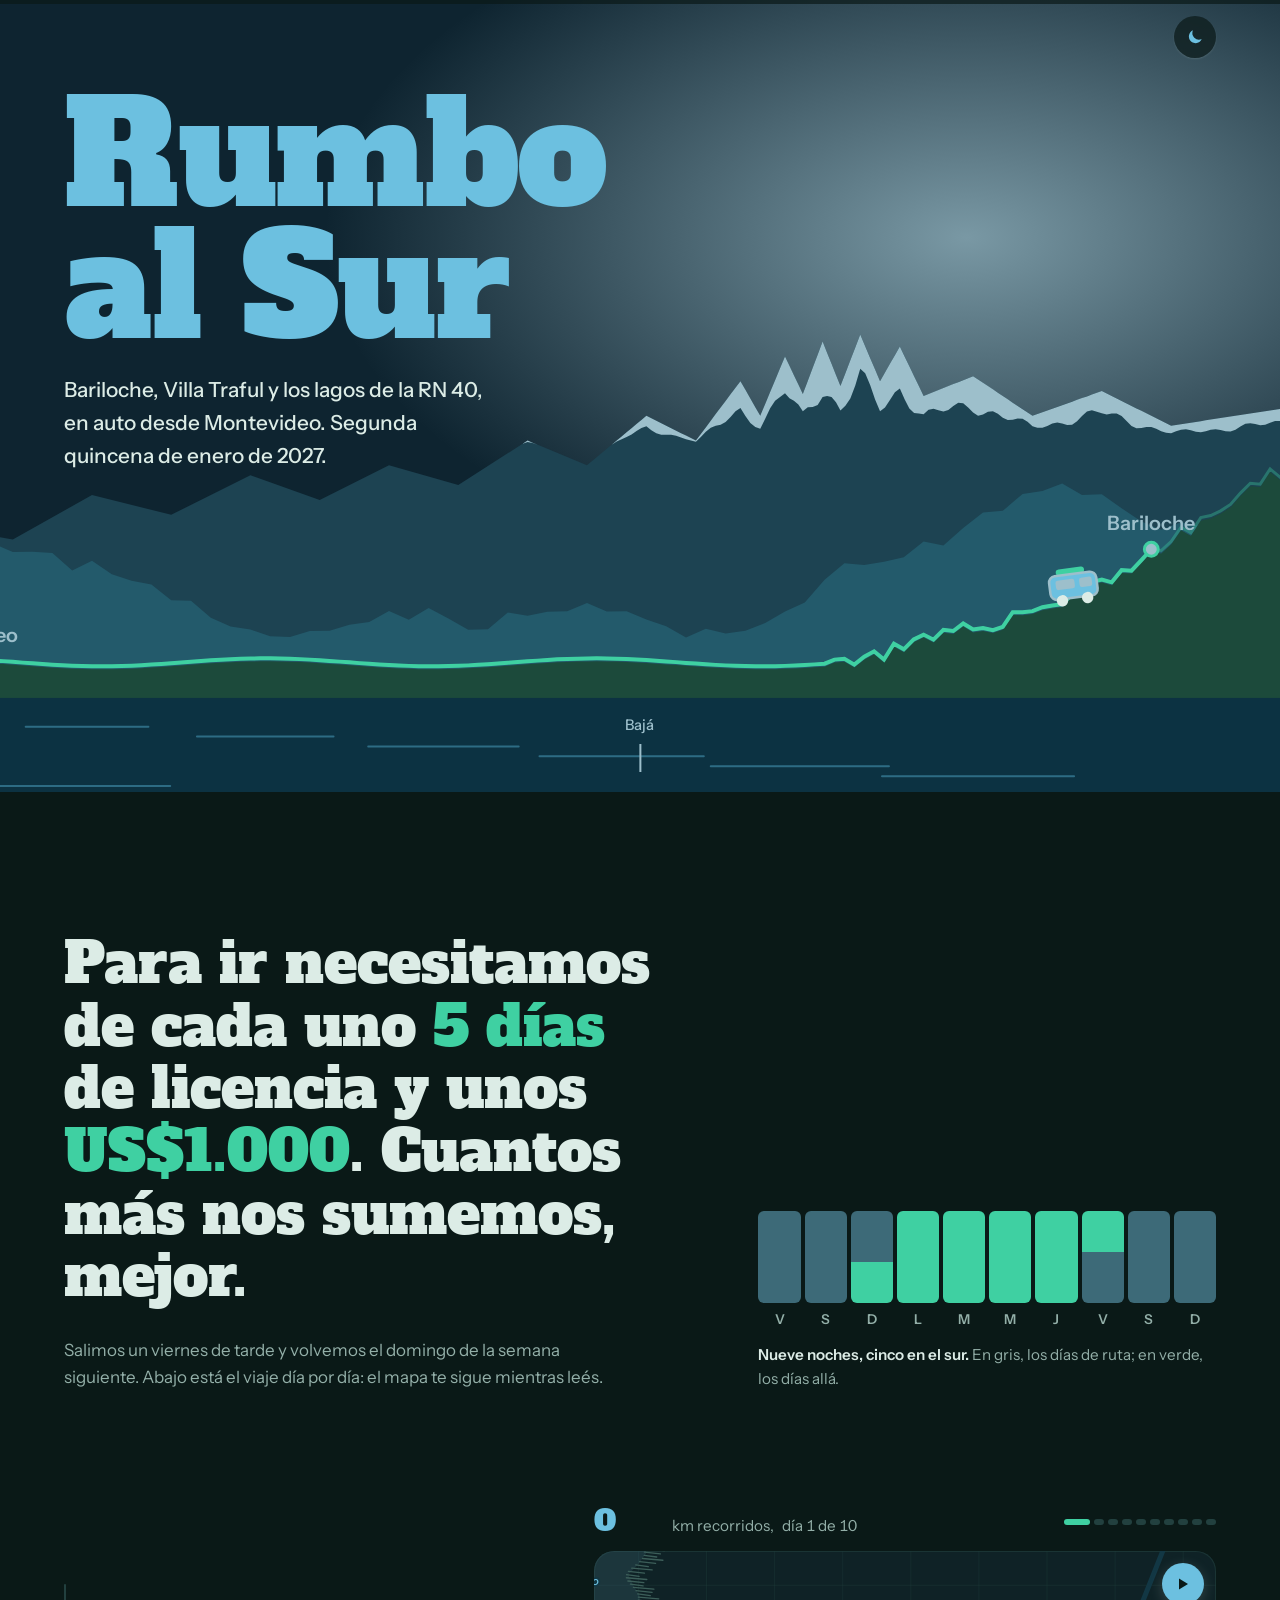
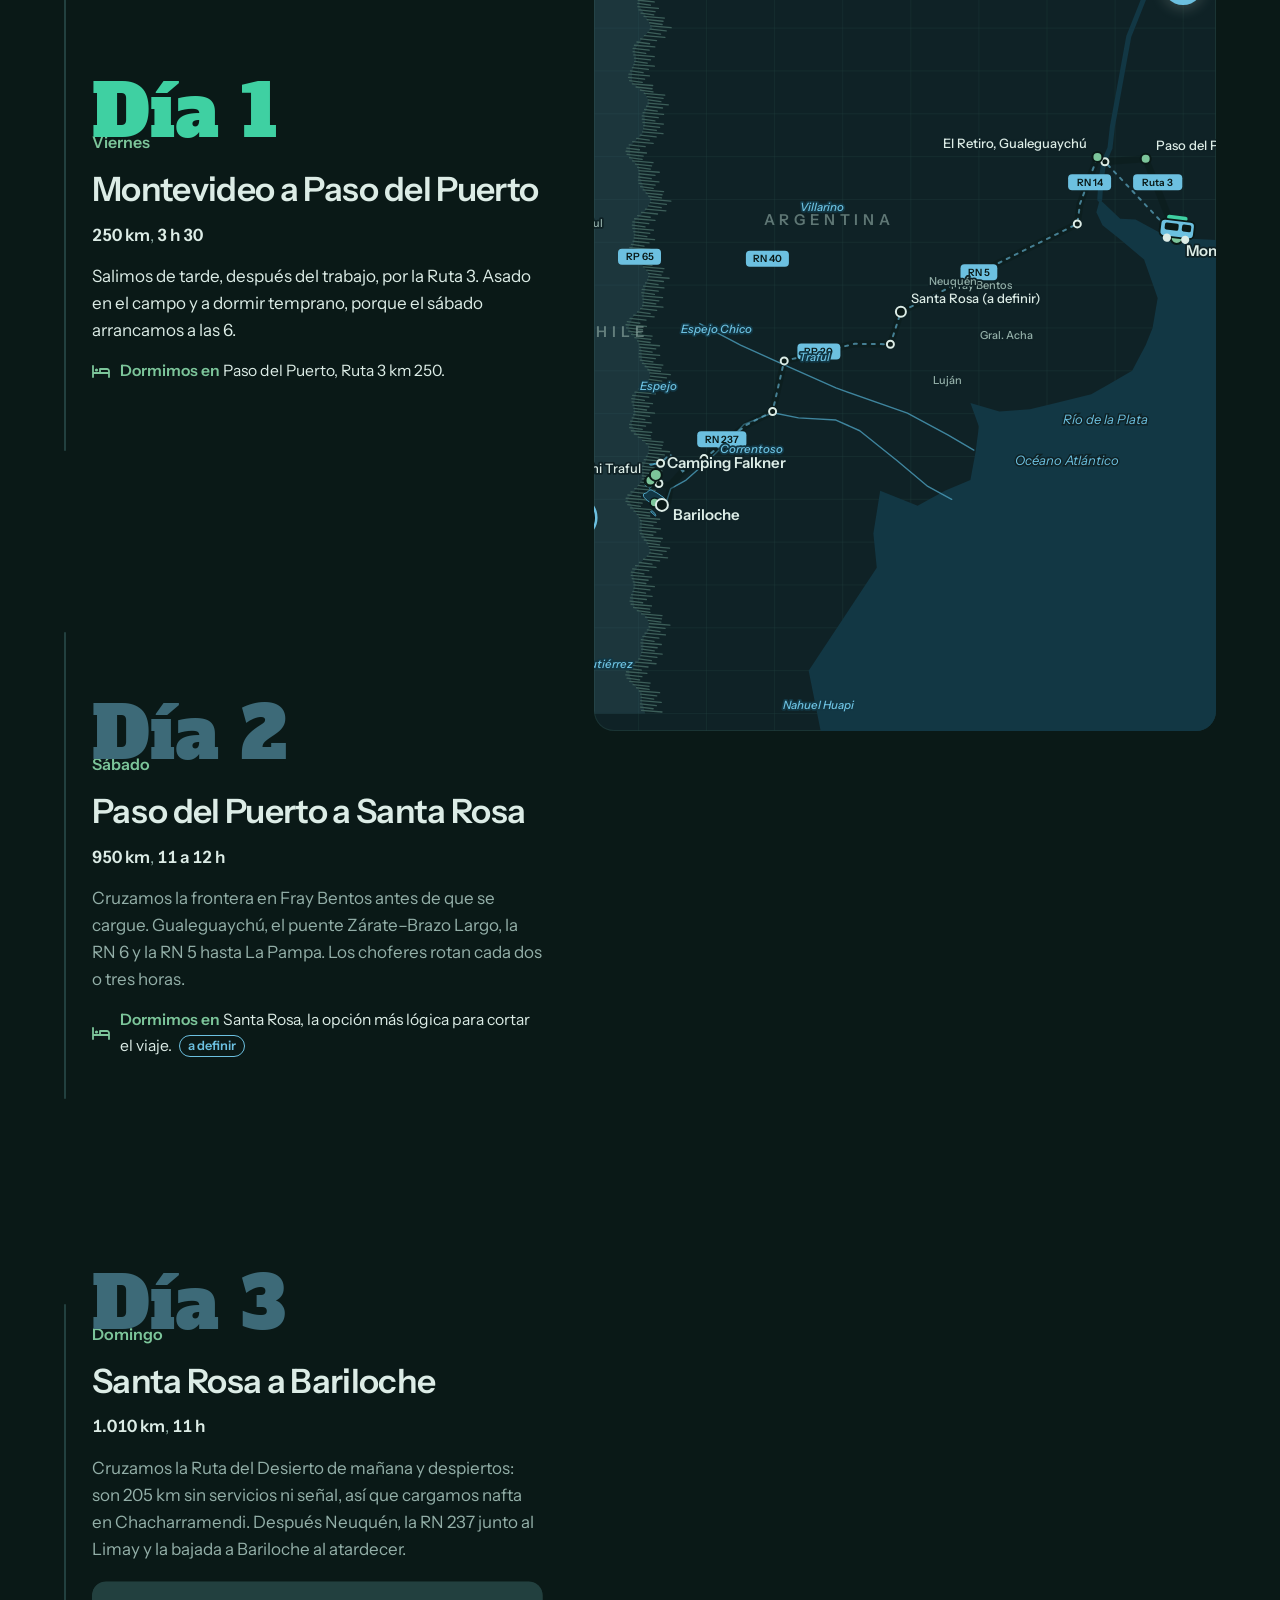
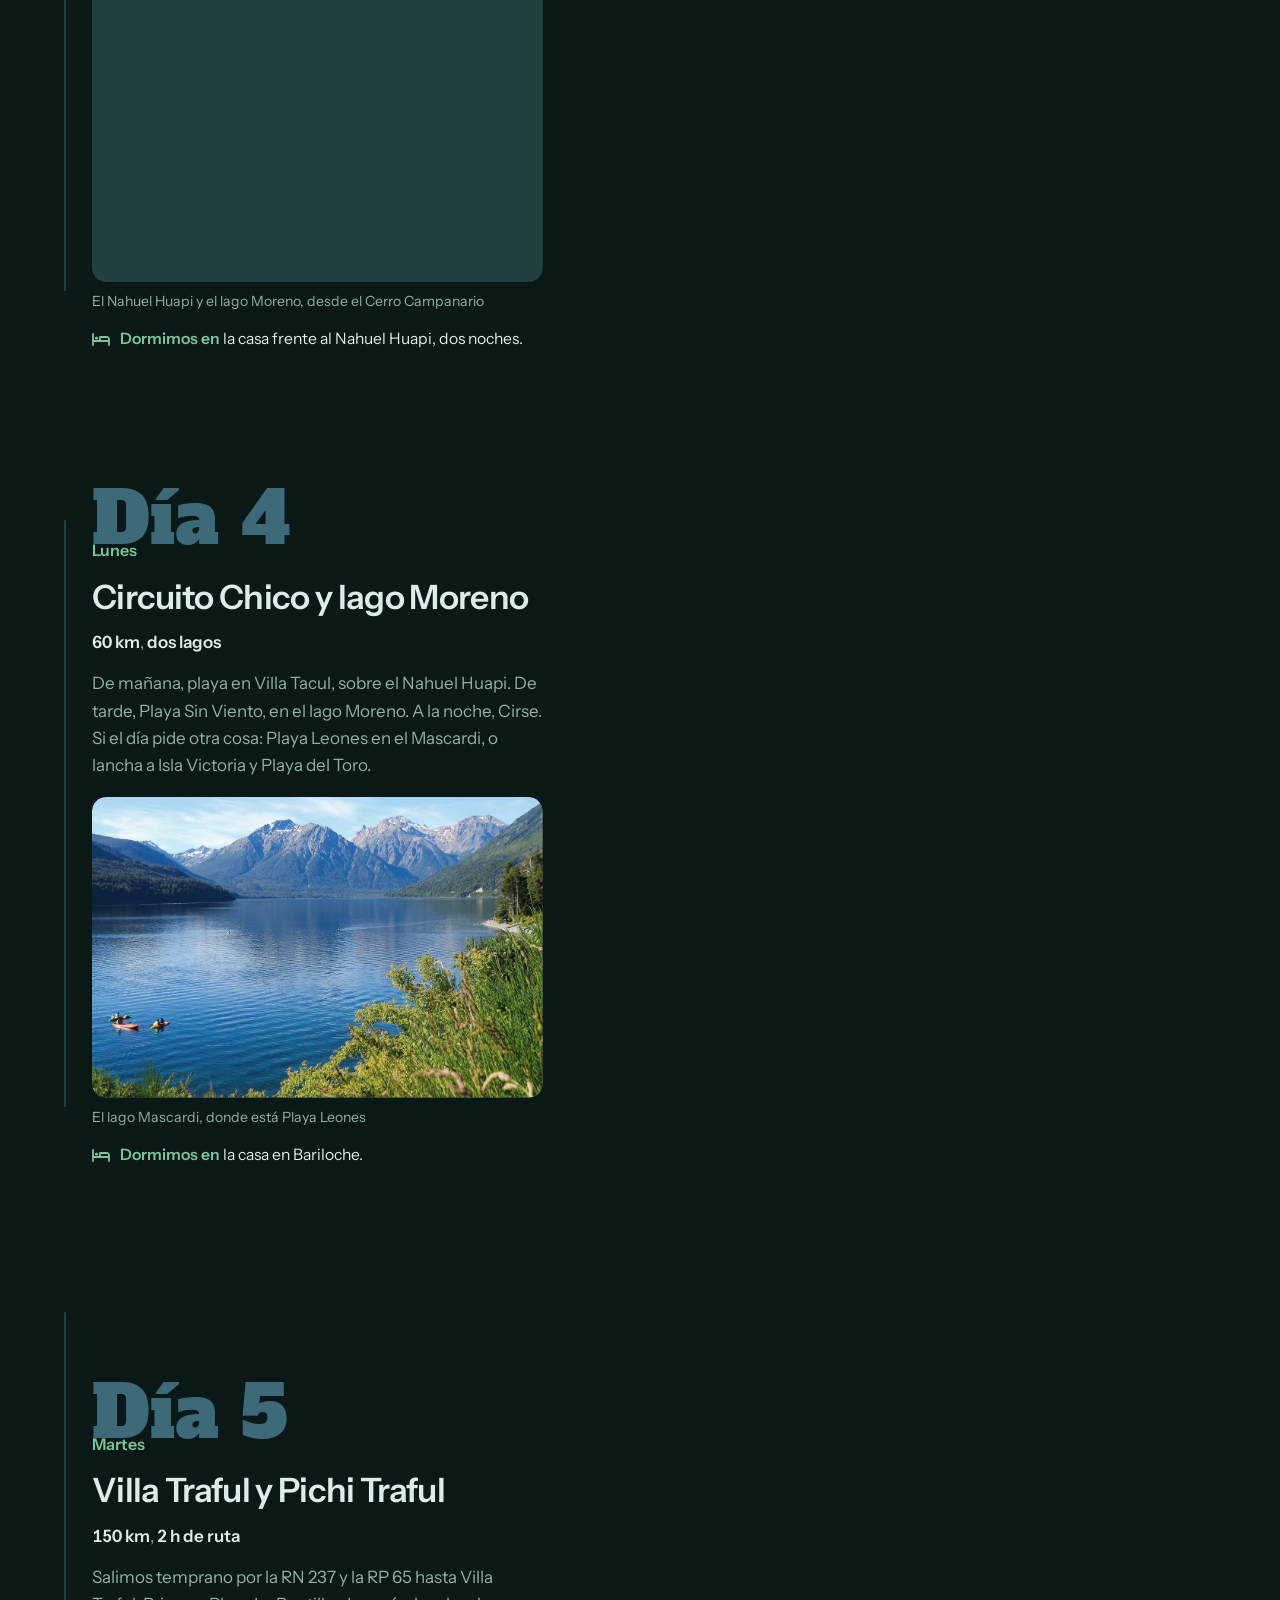
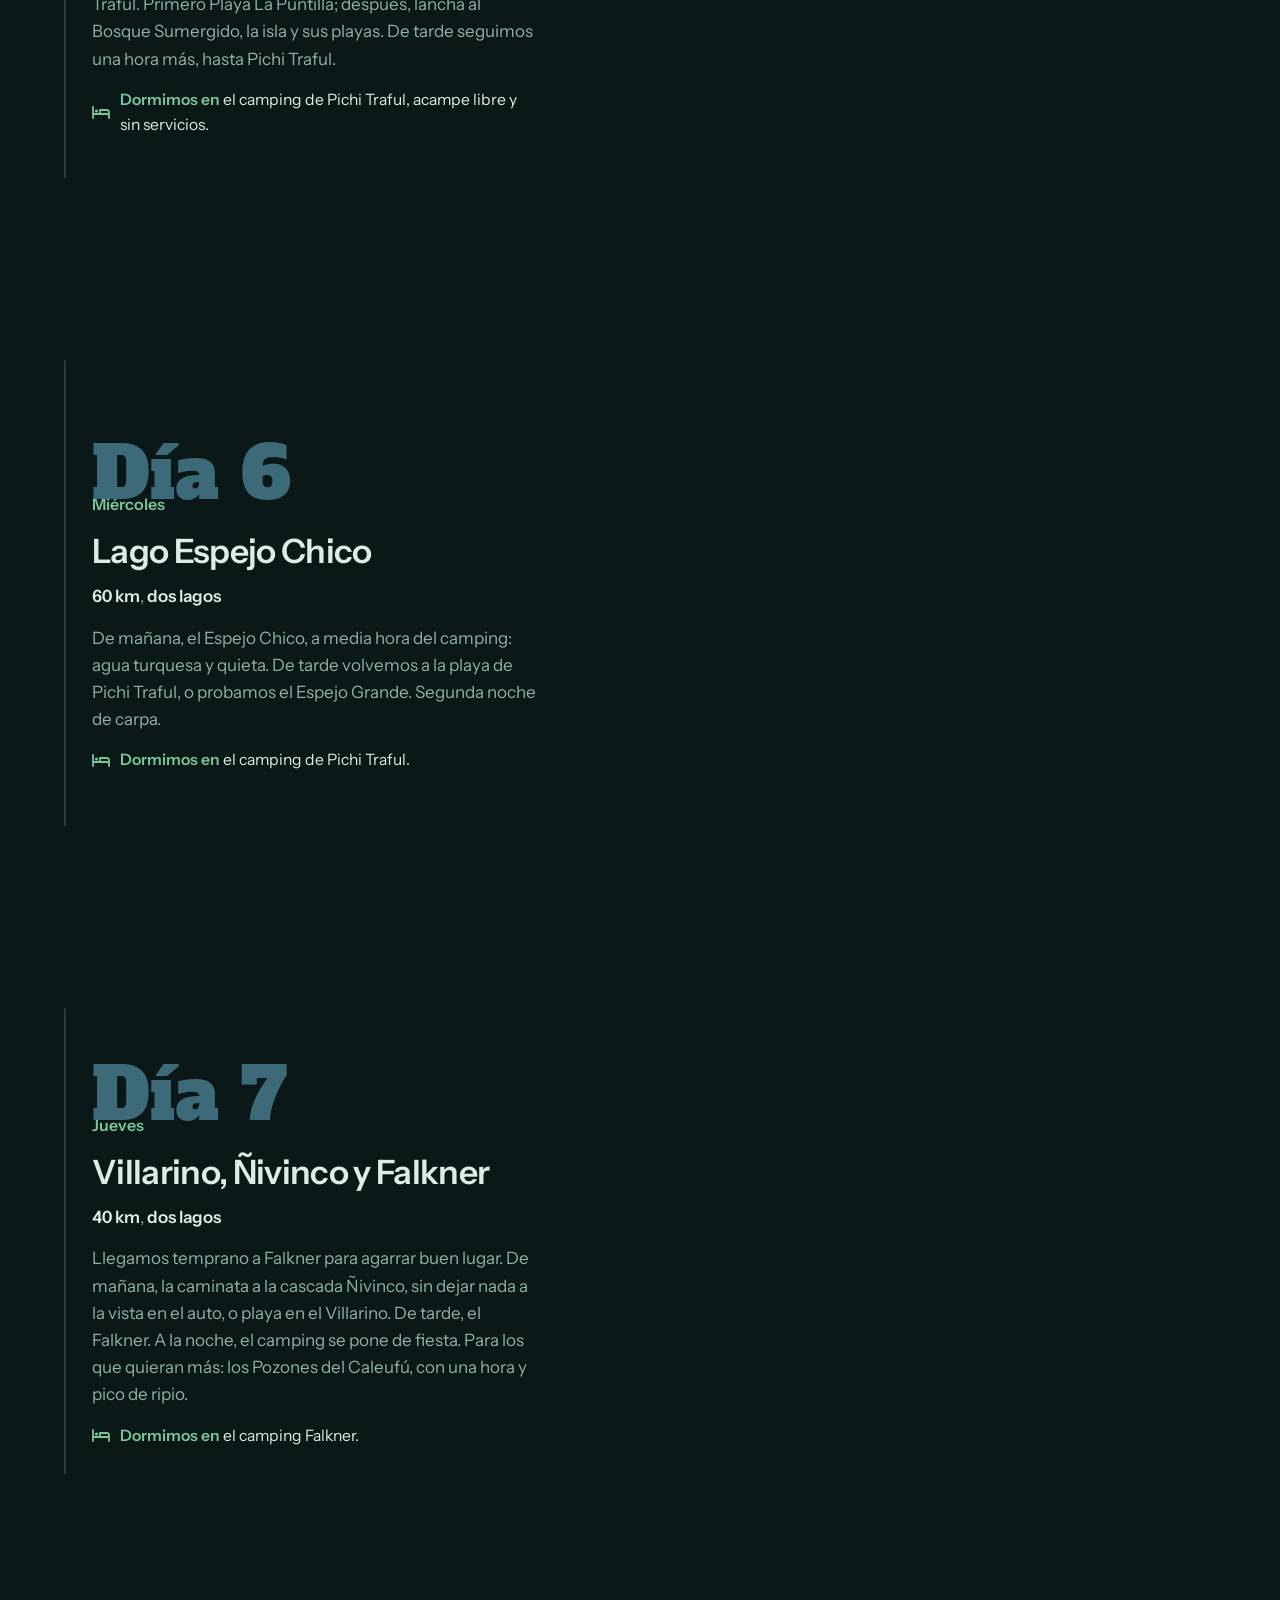
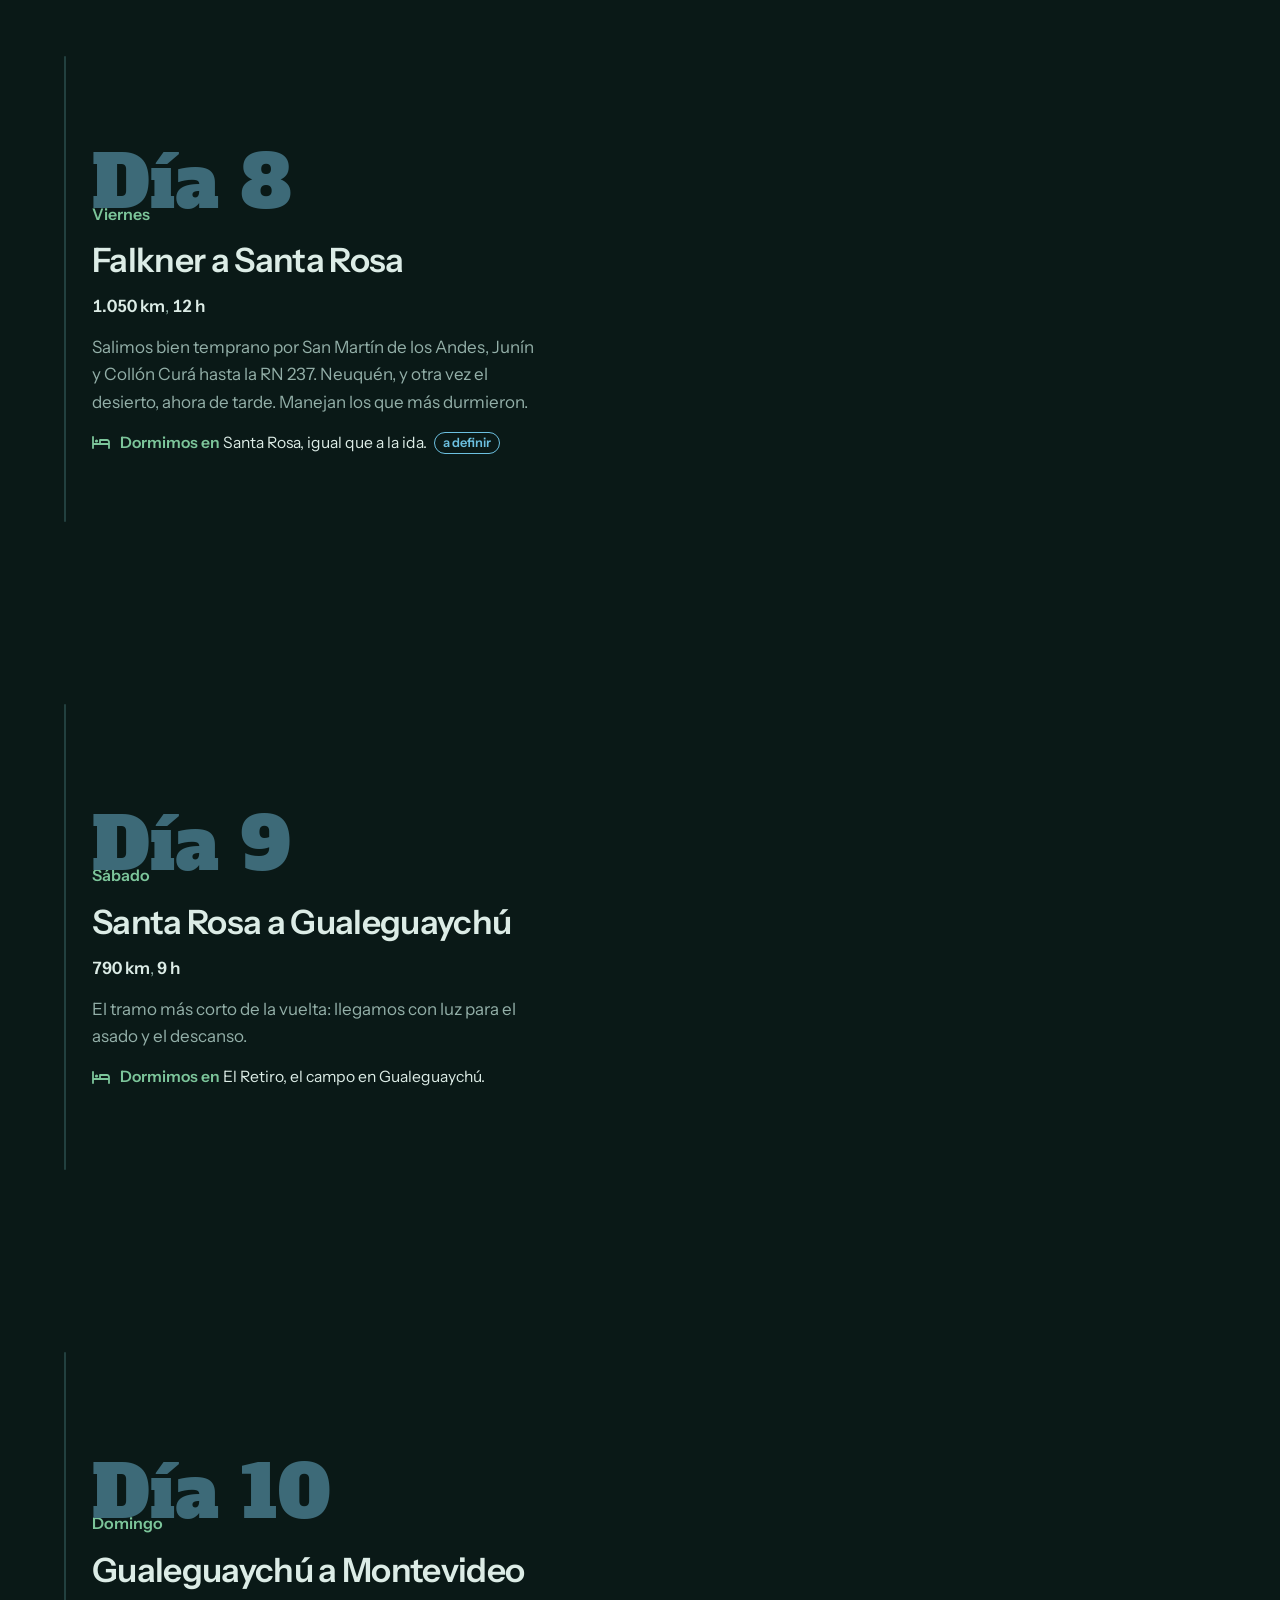
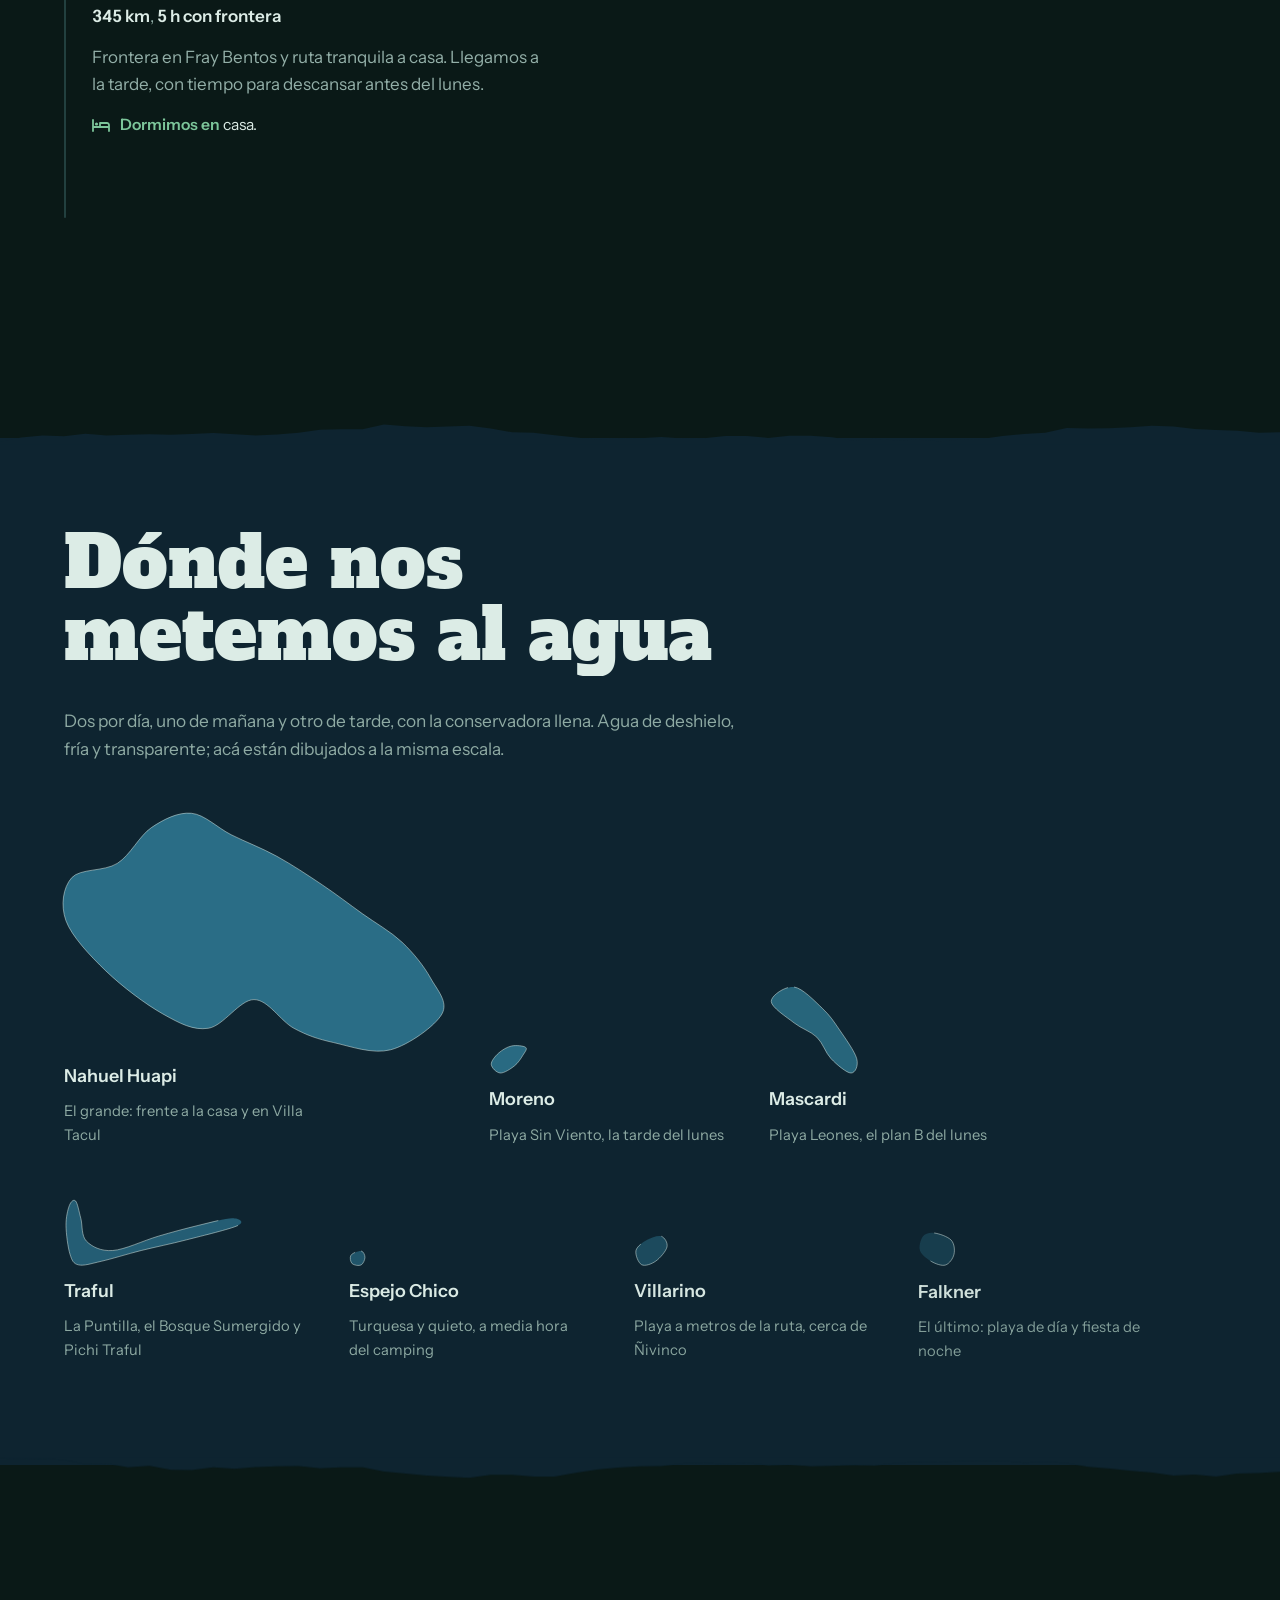
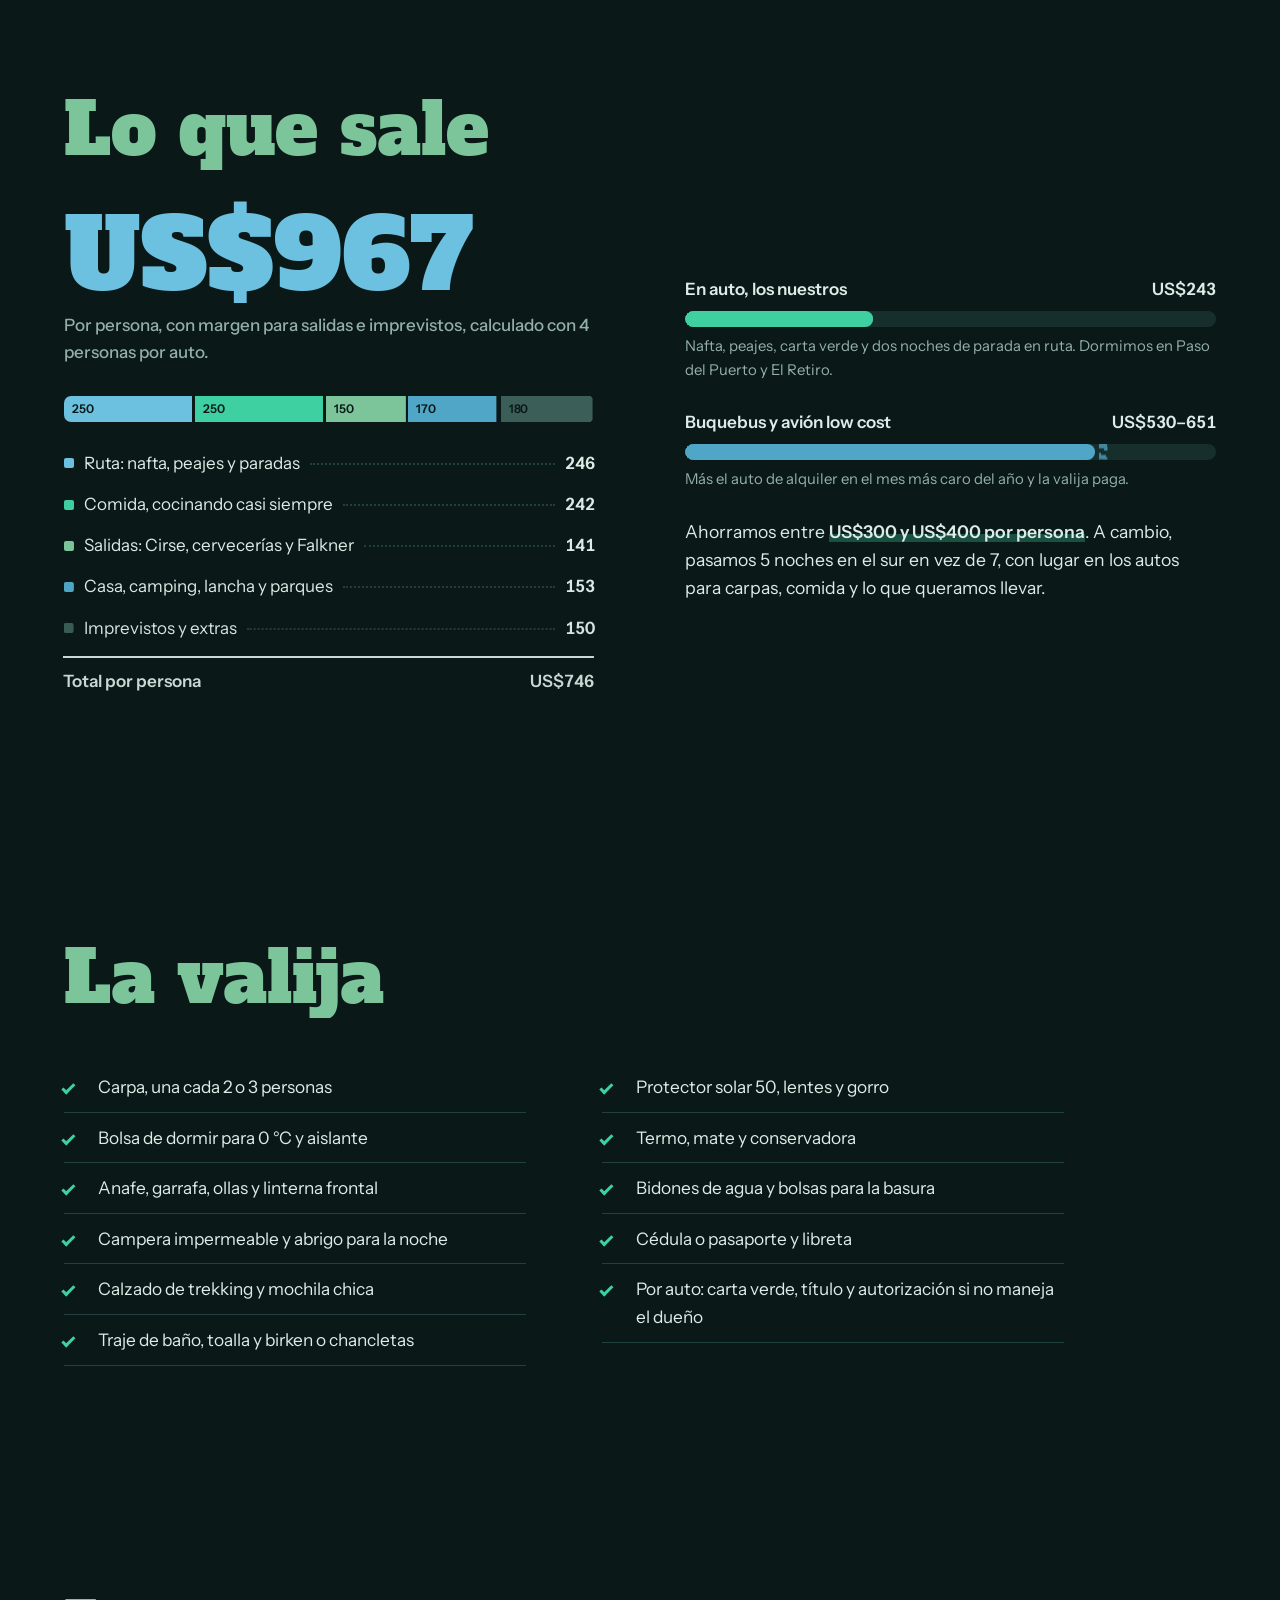
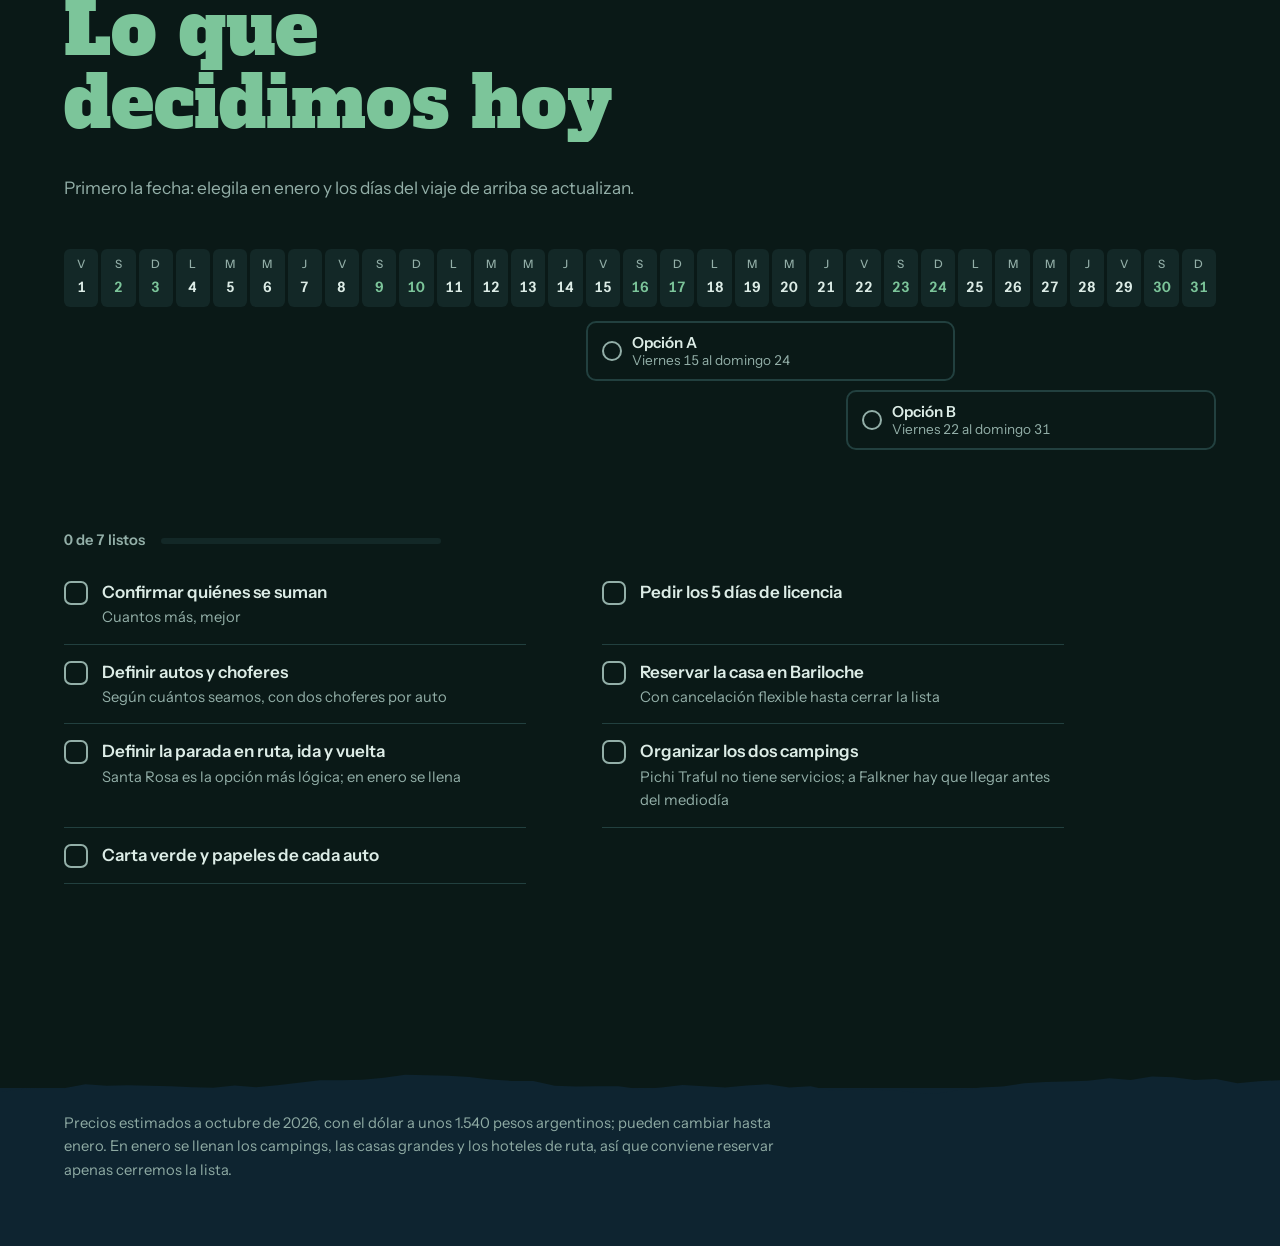
==== commit 2ab7adab: "Itinerario nuevo: Bariloche, Villa Traful, Pichi Traful y Falkner; presupuesto de US$1.000 Co-Author" ====
--- a/index.html
+++ b/index.html
@@ -4,7 +4,7 @@
 <meta charset="utf-8">
 <meta name="viewport" content="width=device-width, initial-scale=1, viewport-fit=cover">
 <meta name="robots" content="noindex, nofollow">
-<meta name="description" content="Propuesta de viaje en auto a Bariloche, los 7 Lagos y el Lácar. Enero 2027.">
+<meta name="description" content="Propuesta de viaje en auto a Bariloche, Villa Traful y los lagos de la RN 40. Enero 2027.">
 <meta name="theme-color" content="#0A1917">
 <title>Rumbo al Sur 2027</title>
 <link rel="icon" href="favicon-32.png?v=2" type="image/png" sizes="32x32">
@@ -34,7 +34,7 @@
   <svg class="lyr" viewBox="0 0 1440 800" preserveAspectRatio="xMaxYMax slice" aria-hidden="true" focusable="false" data-k="0"><rect x="-20" y="705" width="1480" height="600" fill="var(--hero-water)"/><line class="h-ripple" x1="0" x2="110" y1="724" y2="724"/><line class="h-ripple" x1="173" x2="297" y1="734" y2="734"/><line class="h-ripple" x1="346" x2="484" y1="744" y2="744"/><line class="h-ripple" x1="519" x2="671" y1="754" y2="754"/><line class="h-ripple" x1="692" x2="858" y1="764" y2="764"/><line class="h-ripple" x1="865" x2="1045" y1="774" y2="774"/><line class="h-ripple" x1="1038" x2="1232" y1="784" y2="784"/><line class="h-ripple" x1="111" x2="319" y1="794" y2="794"/><line class="h-ripple" x1="284" x2="506" y1="804" y2="804"/></svg>
   <div class="hero-title gutter">
     <h1 id="title"><span class="ln"><span><span class="hw">Rumbo</span></span></span> <span class="ln"><span><span class="hw">al</span> <span class="hw">Sur</span></span></span></h1>
-    <p class="sub">Bariloche, los 7 Lagos y el Lácar, en auto desde Montevideo. Segunda quincena de enero de 2027.</p>
+    <p class="sub">Bariloche, Villa Traful y los lagos de la RN 40, en auto desde Montevideo. Segunda quincena de enero de 2027.</p>
   </div>
   <a class="scroll-cue" href="#pedido"><span>Bajá</span><i></i></a>
   <button class="theme-btn" id="themeBtn" type="button" aria-label="Cambiar a modo oscuro" hidden>
@@ -46,7 +46,7 @@
 <!-- ============ Pedido ============ -->
 <section class="ask gutter" id="pedido" aria-label="Lo que necesitamos de cada uno">
   <div>
-    <p class="say" id="say">Para ir necesitamos de cada uno <b>5 días</b> de licencia y unos <b>US$700</b>. Cuantos más nos sumemos, mejor.</p>
+    <p class="say" id="say">Para ir necesitamos de cada uno <b>5 días</b> de licencia y unos <b>US$1.000</b>. Cuantos más nos sumemos, mejor.</p>
     <p class="small" data-reveal>Salimos un viernes de tarde y volvemos el domingo de la semana siguiente. Abajo está el viaje día por día: el mapa te sigue mientras leés.</p>
   </div>
   <div class="strip" data-reveal>
@@ -89,18 +89,18 @@
         <a class="ph-main" href="img/nahuel.jpg" data-ph="nahuel" aria-label="Ver foto: El Nahuel Huapi y el lago Moreno, desde el Cerro Campanario"><img src="img/nahuel.jpg" alt="El Nahuel Huapi y el lago Moreno, desde el Cerro Campanario" width="1500" height="841" loading="lazy" decoding="async"></a>
         <div class="ph-row"><figcaption>El Nahuel Huapi y el lago Moreno, desde el Cerro Campanario</figcaption></div>
       </figure>
-      <p class="bed rv" style="--i:5"><svg width="18" height="14" viewBox="0 0 18 14" aria-hidden="true" focusable="false"><path d="M1 13V2M1 9h16v4M17 9V7a2 2 0 0 0-2-2H8v4" fill="none" stroke="currentColor" stroke-width="1.8" stroke-linecap="round" stroke-linejoin="round"/><circle cx="4.5" cy="6" r="1.6" fill="currentColor"/></svg><span><b>Dormimos en</b> la casa frente al Nahuel Huapi, sobre Bustillo.</span></p>
+      <p class="bed rv" style="--i:5"><svg width="18" height="14" viewBox="0 0 18 14" aria-hidden="true" focusable="false"><path d="M1 13V2M1 9h16v4M17 9V7a2 2 0 0 0-2-2H8v4" fill="none" stroke="currentColor" stroke-width="1.8" stroke-linecap="round" stroke-linejoin="round"/><circle cx="4.5" cy="6" r="1.6" fill="currentColor"/></svg><span><b>Dormimos en</b> la casa frente al Nahuel Huapi, dos noches.</span></p>
     </article>
     <article class="chapter" id="dia-4" aria-labelledby="dia-4-t">
       <span class="rule" aria-hidden="true"><i></i></span>
       <div class="date rv" style="--i:0"><span>Día 4</span></div>
       <span class="wd rv" style="--i:1">Lunes</span>
-      <h3 class="rv" style="--i:1" id="dia-4-t">Trekking al Refugio Frey</h3>
-      <p class="meta rv" style="--i:2">50 km<span>,</span> día completo</p>
-      <p class="txt rv" style="--i:3">Salimos desde Villa Catedral y subimos hasta la laguna Toncek, entre las agujas del cerro. Para los que quieran algo más tranquilo: Cerro Campanario y Circuito Chico. A la noche, cervecerías en el centro.</p>
+      <h3 class="rv" style="--i:1" id="dia-4-t">Circuito Chico y lago Moreno</h3>
+      <p class="meta rv" style="--i:2">60 km<span>,</span> dos lagos</p>
+      <p class="txt rv" style="--i:3">De mañana, playa en Villa Tacul, sobre el Nahuel Huapi. De tarde, Playa Sin Viento, en el lago Moreno. A la noche, Cirse. Si el día pide otra cosa: Playa Leones en el Mascardi, o lancha a Isla Victoria y Playa del Toro.</p>
       <figure class="ph rv" style="--i:4">
-        <a class="ph-main" href="img/frey1.jpg" data-ph="frey1" aria-label="Ver foto: El refugio Frey y las agujas del Catedral"><img src="img/frey1.jpg" alt="El refugio Frey y las agujas del Catedral" width="585" height="490" loading="lazy" decoding="async"></a>
-        <div class="ph-row"><a class="ph-thumb" href="img/frey2.jpg" data-ph="frey2" aria-label="Ver foto: El refugio Frey de noche"><img src="img/frey2-t.jpg" alt="" width="160" height="160" loading="lazy" decoding="async"></a><figcaption>El refugio Frey y las agujas del Catedral (1 foto más)</figcaption></div>
+        <a class="ph-main" href="img/mascardi.jpg" data-ph="mascardi" aria-label="Ver foto: El lago Mascardi, donde está Playa Leones"><img src="img/mascardi.jpg" alt="El lago Mascardi, donde está Playa Leones" width="1600" height="900" loading="lazy" decoding="async"></a>
+        <div class="ph-row"><figcaption>El lago Mascardi, donde está Playa Leones</figcaption></div>
       </figure>
       <p class="bed rv" style="--i:5"><svg width="18" height="14" viewBox="0 0 18 14" aria-hidden="true" focusable="false"><path d="M1 13V2M1 9h16v4M17 9V7a2 2 0 0 0-2-2H8v4" fill="none" stroke="currentColor" stroke-width="1.8" stroke-linecap="round" stroke-linejoin="round"/><circle cx="4.5" cy="6" r="1.6" fill="currentColor"/></svg><span><b>Dormimos en</b> la casa en Bariloche.</span></p>
     </article>
@@ -108,48 +108,39 @@
       <span class="rule" aria-hidden="true"><i></i></span>
       <div class="date rv" style="--i:0"><span>Día 5</span></div>
       <span class="wd rv" style="--i:1">Martes</span>
-      <h3 class="rv" style="--i:1" id="dia-5-t">Rafting en el río Manso</h3>
-      <p class="meta rv" style="--i:2">170 km<span>,</span> día completo</p>
-      <p class="txt rv" style="--i:3">Tramo Villegas, de clase 2 a 3 y sin experiencia previa, o tramo Frontera, de clase 3 a 4, que termina en el límite con Chile. A la vuelta, playa en el Mascardi o en el Gutiérrez.</p>
-      <figure class="ph rv" style="--i:4">
-        <a class="ph-main" href="img/manso1.jpg" data-ph="manso1" aria-label="Ver foto: El Manso entre paredes de roca"><img src="img/manso1.jpg" alt="El Manso entre paredes de roca" width="982" height="659" loading="lazy" decoding="async"></a>
-        <div class="ph-row"><a class="ph-thumb" href="img/manso2.jpg" data-ph="manso2" aria-label="Ver foto: Rafting en los rápidos del Manso"><img src="img/manso2-t.jpg" alt="" width="160" height="160" loading="lazy" decoding="async"></a><a class="ph-thumb" href="img/manso3.jpg" data-ph="manso3" aria-label="Ver foto: Bajando el Manso entre el bosque"><img src="img/manso3-t.jpg" alt="" width="160" height="160" loading="lazy" decoding="async"></a><a class="ph-thumb" href="img/mascardi.jpg" data-ph="mascardi" aria-label="Ver foto: El lago Mascardi, a la vuelta del rafting"><img src="img/mascardi-t.jpg" alt="" width="160" height="160" loading="lazy" decoding="async"></a><figcaption>El Manso entre paredes de roca (3 fotos más)</figcaption></div>
-      </figure>
-      <p class="bed rv" style="--i:5"><svg width="18" height="14" viewBox="0 0 18 14" aria-hidden="true" focusable="false"><path d="M1 13V2M1 9h16v4M17 9V7a2 2 0 0 0-2-2H8v4" fill="none" stroke="currentColor" stroke-width="1.8" stroke-linecap="round" stroke-linejoin="round"/><circle cx="4.5" cy="6" r="1.6" fill="currentColor"/></svg><span><b>Dormimos en</b> la casa en Bariloche.</span></p>
+      <h3 class="rv" style="--i:1" id="dia-5-t">Villa Traful y Pichi Traful</h3>
+      <p class="meta rv" style="--i:2">150 km<span>,</span> 2 h de ruta</p>
+      <p class="txt rv" style="--i:3">Salimos temprano por la RN 237 y la RP 65 hasta Villa Traful. Primero Playa La Puntilla; después, lancha al Bosque Sumergido, la isla y sus playas. De tarde seguimos una hora más, hasta Pichi Traful.</p>
+      
+      <p class="bed rv" style="--i:5"><svg width="18" height="14" viewBox="0 0 18 14" aria-hidden="true" focusable="false"><path d="M1 13V2M1 9h16v4M17 9V7a2 2 0 0 0-2-2H8v4" fill="none" stroke="currentColor" stroke-width="1.8" stroke-linecap="round" stroke-linejoin="round"/><circle cx="4.5" cy="6" r="1.6" fill="currentColor"/></svg><span><b>Dormimos en</b> el camping de Pichi Traful, acampe libre y sin servicios.</span></p>
     </article>
     <article class="chapter" id="dia-6" aria-labelledby="dia-6-t">
       <span class="rule" aria-hidden="true"><i></i></span>
       <div class="date rv" style="--i:0"><span>Día 6</span></div>
       <span class="wd rv" style="--i:1">Miércoles</span>
-      <h3 class="rv" style="--i:1" id="dia-6-t">La Ruta de los 7 Lagos</h3>
-      <p class="meta rv" style="--i:2">200 km<span>,</span> un día de paradas</p>
-      <p class="txt rv" style="--i:3">Primero Villa La Angostura, el Bosque de Arrayanes y Bahía Mansa. Después Correntoso, Espejo, Villarino, Falkner y Machónico, frenando en cada playa. Gran parte del camino no tiene señal. A la tarde armamos el campamento.</p>
-      <figure class="ph rv" style="--i:4">
-        <a class="ph-main" href="img/arrayanes.jpg" data-ph="arrayanes" aria-label="Ver foto: La pasarela del Bosque de Arrayanes"><img src="img/arrayanes.jpg" alt="La pasarela del Bosque de Arrayanes" width="1536" height="1152" loading="lazy" decoding="async"></a>
-        <div class="ph-row"><a class="ph-thumb" href="img/angostura.jpg" data-ph="angostura" aria-label="Ver foto: Villa La Angostura sobre el Nahuel Huapi"><img src="img/angostura-t.jpg" alt="" width="160" height="160" loading="lazy" decoding="async"></a><figcaption>La pasarela del Bosque de Arrayanes (1 foto más)</figcaption></div>
-      </figure>
-      <p class="bed rv" style="--i:5"><svg width="18" height="14" viewBox="0 0 18 14" aria-hidden="true" focusable="false"><path d="M1 13V2M1 9h16v4M17 9V7a2 2 0 0 0-2-2H8v4" fill="none" stroke="currentColor" stroke-width="1.8" stroke-linecap="round" stroke-linejoin="round"/><circle cx="4.5" cy="6" r="1.6" fill="currentColor"/></svg><span><b>Dormimos en</b> el camping de Quila Quina, sobre el Lácar.</span></p>
+      <h3 class="rv" style="--i:1" id="dia-6-t">Lago Espejo Chico</h3>
+      <p class="meta rv" style="--i:2">60 km<span>,</span> dos lagos</p>
+      <p class="txt rv" style="--i:3">De mañana, el Espejo Chico, a media hora del camping: agua turquesa y quieta. De tarde volvemos a la playa de Pichi Traful, o probamos el Espejo Grande. Segunda noche de carpa.</p>
+      
+      <p class="bed rv" style="--i:5"><svg width="18" height="14" viewBox="0 0 18 14" aria-hidden="true" focusable="false"><path d="M1 13V2M1 9h16v4M17 9V7a2 2 0 0 0-2-2H8v4" fill="none" stroke="currentColor" stroke-width="1.8" stroke-linecap="round" stroke-linejoin="round"/><circle cx="4.5" cy="6" r="1.6" fill="currentColor"/></svg><span><b>Dormimos en</b> el camping de Pichi Traful.</span></p>
     </article>
     <article class="chapter" id="dia-7" aria-labelledby="dia-7-t">
       <span class="rule" aria-hidden="true"><i></i></span>
       <div class="date rv" style="--i:0"><span>Día 7</span></div>
       <span class="wd rv" style="--i:1">Jueves</span>
-      <h3 class="rv" style="--i:1" id="dia-7-t">Día de lago en Quila Quina</h3>
-      <p class="meta rv" style="--i:2">Día libre<span>,</span> sin auto</p>
-      <p class="txt rv" style="--i:3">Playa de agua calma, kayak y lancha hasta San Martín de los Andes. Subimos al mirador Bandurrias para ver el Lácar desde arriba y cerramos con el asado de despedida.</p>
-      <figure class="ph rv" style="--i:4">
-        <a class="ph-main" href="img/quilaquina.jpg" data-ph="quilaquina" aria-label="Ver foto: La playa de Quila Quina, sobre el Lácar"><img src="img/quilaquina.jpg" alt="La playa de Quila Quina, sobre el Lácar" width="1200" height="1200" loading="lazy" decoding="async"></a>
-        <div class="ph-row"><figcaption>La playa de Quila Quina, sobre el Lácar</figcaption></div>
-      </figure>
-      <p class="bed rv" style="--i:5"><svg width="18" height="14" viewBox="0 0 18 14" aria-hidden="true" focusable="false"><path d="M1 13V2M1 9h16v4M17 9V7a2 2 0 0 0-2-2H8v4" fill="none" stroke="currentColor" stroke-width="1.8" stroke-linecap="round" stroke-linejoin="round"/><circle cx="4.5" cy="6" r="1.6" fill="currentColor"/></svg><span><b>Dormimos en</b> el camping de Quila Quina.</span></p>
+      <h3 class="rv" style="--i:1" id="dia-7-t">Villarino, Ñivinco y Falkner</h3>
+      <p class="meta rv" style="--i:2">40 km<span>,</span> dos lagos</p>
+      <p class="txt rv" style="--i:3">Llegamos temprano a Falkner para agarrar buen lugar. De mañana, la caminata a la cascada Ñivinco, sin dejar nada a la vista en el auto, o playa en el Villarino. De tarde, el Falkner. A la noche, el camping se pone de fiesta. Para los que quieran más: los Pozones del Caleufú, con una hora y pico de ripio.</p>
+      
+      <p class="bed rv" style="--i:5"><svg width="18" height="14" viewBox="0 0 18 14" aria-hidden="true" focusable="false"><path d="M1 13V2M1 9h16v4M17 9V7a2 2 0 0 0-2-2H8v4" fill="none" stroke="currentColor" stroke-width="1.8" stroke-linecap="round" stroke-linejoin="round"/><circle cx="4.5" cy="6" r="1.6" fill="currentColor"/></svg><span><b>Dormimos en</b> el camping Falkner.</span></p>
     </article>
     <article class="chapter" id="dia-8" aria-labelledby="dia-8-t">
       <span class="rule" aria-hidden="true"><i></i></span>
       <div class="date rv" style="--i:0"><span>Día 8</span></div>
       <span class="wd rv" style="--i:1">Viernes</span>
-      <h3 class="rv" style="--i:1" id="dia-8-t">Quila Quina a Santa Rosa</h3>
-      <p class="meta rv" style="--i:2">1.000 km<span>,</span> 11 h</p>
-      <p class="txt rv" style="--i:3">Salimos temprano por Junín de los Andes y Collón Curá hasta la RN 237. Neuquén, y otra vez el desierto, ahora de tarde.</p>
+      <h3 class="rv" style="--i:1" id="dia-8-t">Falkner a Santa Rosa</h3>
+      <p class="meta rv" style="--i:2">1.050 km<span>,</span> 12 h</p>
+      <p class="txt rv" style="--i:3">Salimos bien temprano por San Martín de los Andes, Junín y Collón Curá hasta la RN 237. Neuquén, y otra vez el desierto, ahora de tarde. Manejan los que más durmieron.</p>
       
       <p class="bed rv" style="--i:5"><svg width="18" height="14" viewBox="0 0 18 14" aria-hidden="true" focusable="false"><path d="M1 13V2M1 9h16v4M17 9V7a2 2 0 0 0-2-2H8v4" fill="none" stroke="currentColor" stroke-width="1.8" stroke-linecap="round" stroke-linejoin="round"/><circle cx="4.5" cy="6" r="1.6" fill="currentColor"/></svg><span><b>Dormimos en</b> Santa Rosa, igual que a la ida. <span class="tbd">a definir</span></span></p>
     </article>
@@ -180,7 +171,7 @@
       <nav class="dayline" id="dayline" aria-label="Ir a un día del viaje"></nav>
     </div>
     <div class="map-frame" id="frame">
-      <svg id="map" role="img" aria-label="Mapa del recorrido: de Montevideo a Bariloche por Santa Rosa y Neuquén, los 7 Lagos hasta Quila Quina y la vuelta por Santa Rosa y Gualeguaychú"></svg>
+      <svg id="map" role="img" aria-label="Mapa del recorrido: de Montevideo a Bariloche por Santa Rosa y Neuquén, Villa Traful, Pichi Traful y el lago Falkner, y la vuelta por San Martín de los Andes, Santa Rosa y Gualeguaychú"></svg>
       <button class="tour" id="tour" type="button" aria-label="Recorrer el viaje solo"><svg viewBox="0 0 16 16" aria-hidden="true" focusable="false"><path id="tourIcon" d="M4 2.5v11l9-5.5z" fill="currentColor"/></svg></button>
     </div>
   </div>
@@ -190,8 +181,8 @@
 <svg class="edge" viewBox="0 0 1440 110" preserveAspectRatio="none" aria-hidden="true" focusable="false"><g class="crest"><path d="M0 110 L0 94.8 L24 74.0 L48 64.1 L72 67.5 L96 55.5 L120 64.4 L144 60.9 L168 58.6 L192 60.3 L216 56.4 L240 52.3 L264 58.0 L288 64.3 L312 59.2 L336 51.0 L360 35.8 L384 33.9 L408 33.2 L432 10.2 L456 18.9 L480 23.9 L504 20.1 L528 16.0 L552 30.1 L576 48.2 L600 50.2 L624 63.0 L648 74.6 L672 83.9 L696 78.5 L720 78.3 L744 71.8 L768 79.3 L792 77.9 L816 66.6 L840 66.1 L864 76.0 L888 65.7 L912 65.8 L936 72.9 L960 89.5 L984 80.0 L1008 88.4 L1032 85.4 L1056 92.9 L1080 85.3 L1104 81.5 L1128 66.4 L1152 57.0 L1176 50.1 L1200 27.9 L1224 29.6 L1248 29.1 L1272 23.8 L1296 16.6 L1320 19.4 L1344 32.5 L1368 37.0 L1392 41.2 L1416 50.3 L1440 48.5 L1440 110 Z"/></g></svg>
 <section class="band block lakes-block gutter" aria-labelledby="h-lagos">
   <h2 id="h-lagos" data-split>Dónde nos metemos al agua</h2>
-  <p class="intro" data-reveal>Agua de deshielo, fría y transparente. Todos quedan sobre el camino, y acá están dibujados a la misma escala.</p>
-  <div class="lakes" id="lakes"><div class="lk" style="--i:0"><svg width="380" height="241" viewBox="0 0 380.5 240.8" role="img" aria-label="Forma del lago Nahuel Huapi"><path d="M378.46 202.93 C371.81 214.89 345.19 234.02 327.13 238.81 C309.07 243.59 286.25 235.22 270.09 231.63 C253.93 228.04 243.47 224.46 230.16 217.28 C216.85 210.10 204.49 188.58 190.23 188.58 C175.97 188.58 159.81 214.89 144.60 217.28 C129.39 219.67 116.08 212.50 98.97 202.93 C81.86 193.36 58.09 175.42 41.93 159.87 C25.77 144.32 7.70 125.19 2.00 109.64 C-3.70 94.09 -0.85 76.15 7.70 66.58 C16.26 57.02 40.03 60.60 53.34 52.23 C66.65 43.86 75.20 24.72 87.56 16.35 C99.92 7.98 114.18 0.80 127.49 2.00 C140.80 3.20 153.16 16.35 167.42 23.53 C181.68 30.70 197.84 36.68 213.05 45.06 C228.26 53.43 244.42 64.19 258.68 73.76 C272.94 83.33 285.30 92.90 298.61 102.46 C311.92 112.03 327.13 120.40 338.54 131.17 C349.94 141.93 360.40 155.09 367.06 167.05 C373.71 179.01 385.12 190.97 378.46 202.93Z"/></svg><b>Nahuel Huapi</b><span>El grande: frente a la casa, y Bahía Mansa en Villa La Angostura</span></div><div class="lk" style="--i:1"><svg width="27" height="87" viewBox="0 0 26.8 86.5" role="img" aria-label="Forma del lago Gutiérrez"><path d="M13.41 2.00 C16.26 0.80 17.21 6.19 19.11 12.76 C21.01 19.34 24.34 31.90 24.82 41.47 C25.29 51.04 23.87 63.00 21.96 70.17 C20.06 77.35 16.74 83.33 13.41 84.52 C10.08 85.72 3.43 83.33 2.00 77.35 C0.57 71.37 4.85 58.21 4.85 48.64 C4.85 39.08 0.57 27.71 2.00 19.94 C3.43 12.17 10.56 3.20 13.41 2.00Z"/></svg><b>Gutiérrez</b><span>Playas al pie del Catedral, después del Frey</span></div><div class="lk" style="--i:2"><svg width="90" height="90" viewBox="0 0 89.6 90.1" role="img" aria-label="Forma del lago Mascardi"><path d="M24.82 2.00 C33.37 3.20 45.73 16.35 53.34 23.53 C60.94 30.70 64.74 36.68 70.45 45.06 C76.15 53.43 85.66 66.58 87.56 73.76 C89.46 80.94 86.13 88.11 81.86 88.11 C77.58 88.11 67.60 79.74 61.89 73.76 C56.19 67.78 53.81 58.21 47.63 52.23 C41.45 46.25 32.42 43.86 24.82 37.88 C17.21 31.90 2.00 22.33 2.00 16.35 C2.00 10.37 16.26 0.80 24.82 2.00Z"/></svg><b>Mascardi</b><span>Arena, a la vuelta del rafting</span></div><div class="lk" style="--i:3"><svg width="35" height="61" viewBox="0 0 35.4 61.4" role="img" aria-label="Forma del lago Correntoso"><path d="M30.52 2.00 C33.37 5.59 34.32 19.34 33.37 27.12 C32.42 34.89 28.62 43.26 24.82 48.64 C21.01 54.03 14.36 60.01 10.56 59.41 C6.75 58.81 2.48 51.63 2.00 45.06 C1.52 38.48 5.33 26.52 7.70 19.94 C10.08 13.36 12.46 8.58 16.26 5.59 C20.06 2.60 27.67 -1.59 30.52 2.00Z"/></svg><b>Correntoso</b><span>Donde arranca la Ruta de los 7 Lagos</span></div><div class="lk" style="--i:4"><svg width="55" height="69" viewBox="0 0 55.3 68.6" role="img" aria-label="Forma del lago Espejo"><path d="M41.93 2.00 C46.68 4.99 53.34 15.75 53.34 23.53 C53.34 31.30 47.63 41.47 41.93 48.64 C36.22 55.82 25.77 65.99 19.11 66.58 C12.46 67.18 3.90 59.41 2.00 52.23 C0.10 45.06 3.90 31.30 7.70 23.53 C11.51 15.75 19.11 9.18 24.82 5.59 C30.52 2.00 37.17 -0.99 41.93 2.00Z"/></svg><b>Espejo</b><span>Agua quieta, como dice el nombre</span></div><div class="lk" style="--i:5"><svg width="35" height="33" viewBox="0 0 35.4 32.7" role="img" aria-label="Forma del lago Villarino"><path d="M27.67 2.00 C31.00 3.20 34.32 8.58 33.37 12.76 C32.42 16.95 26.24 24.13 21.96 27.12 C17.69 30.11 11.03 32.50 7.70 30.70 C4.38 28.91 1.05 20.54 2.00 16.35 C2.95 12.17 9.13 7.98 13.41 5.59 C17.69 3.20 24.34 0.80 27.67 2.00Z"/></svg><b>Villarino</b><span>Playa a metros de la ruta</span></div><div class="lk" style="--i:6"><svg width="38" height="36" viewBox="0 0 38.2 36.3" role="img" aria-label="Forma del lago Falkner"><path d="M16.26 2.00 C21.01 2.60 30.04 5.59 33.37 9.18 C36.70 12.76 37.17 19.34 36.22 23.53 C35.27 27.71 31.47 33.10 27.67 34.29 C23.87 35.49 17.69 33.10 13.41 30.70 C9.13 28.31 3.43 24.13 2.00 19.94 C0.57 15.75 2.48 8.58 4.85 5.59 C7.23 2.60 11.51 1.40 16.26 2.00Z"/></svg><b>Falkner</b><span>Pegado al Villarino, sobre la RN 40</span></div><div class="lk" style="--i:7"><svg width="178" height="54" viewBox="0 0 178.0 54.2" role="img" aria-label="Forma del lago Lácar"><path d="M175.97 12.76 C174.07 15.75 162.66 16.95 153.16 19.94 C143.65 22.93 131.29 27.12 118.93 30.70 C106.57 34.29 92.31 37.88 79.00 41.47 C65.69 45.06 51.43 50.44 39.08 52.23 C26.72 54.03 11.03 54.03 4.85 52.23 C-1.33 50.44 -5.61 44.46 2.00 41.47 C9.61 38.48 34.80 37.28 50.48 34.29 C66.17 31.30 81.86 27.71 96.12 23.53 C110.38 19.34 124.64 12.76 136.04 9.18 C147.45 5.59 157.91 1.40 164.56 2.00 C171.22 2.60 177.87 9.77 175.97 12.76Z"/></svg><b>Lácar</b><span>Quila Quina: el agua más calma, al lado del camping</span></div></div>
+  <p class="intro" data-reveal>Dos por día, uno de mañana y otro de tarde, con la conservadora llena. Agua de deshielo, fría y transparente; acá están dibujados a la misma escala.</p>
+  <div class="lakes" id="lakes"><div class="lk" style="--i:0"><svg width="380" height="241" viewBox="0 0 380.5 240.8" role="img" aria-label="Forma del lago Nahuel Huapi"><path d="M378.46 202.93 C371.81 214.89 345.19 234.02 327.13 238.81 C309.07 243.59 286.25 235.22 270.09 231.63 C253.93 228.04 243.47 224.46 230.16 217.28 C216.85 210.10 204.49 188.58 190.23 188.58 C175.97 188.58 159.81 214.89 144.60 217.28 C129.39 219.67 116.08 212.50 98.97 202.93 C81.86 193.36 58.09 175.42 41.93 159.87 C25.77 144.32 7.70 125.19 2.00 109.64 C-3.70 94.09 -0.85 76.15 7.70 66.58 C16.26 57.02 40.03 60.60 53.34 52.23 C66.65 43.86 75.20 24.72 87.56 16.35 C99.92 7.98 114.18 0.80 127.49 2.00 C140.80 3.20 153.16 16.35 167.42 23.53 C181.68 30.70 197.84 36.68 213.05 45.06 C228.26 53.43 244.42 64.19 258.68 73.76 C272.94 83.33 285.30 92.90 298.61 102.46 C311.92 112.03 327.13 120.40 338.54 131.17 C349.94 141.93 360.40 155.09 367.06 167.05 C373.71 179.01 385.12 190.97 378.46 202.93Z"/></svg><b>Nahuel Huapi</b><span>El grande: frente a la casa y en Villa Tacul</span></div><div class="lk" style="--i:1"><svg width="39" height="31" viewBox="0 0 38.8 31.3" role="img" aria-label="Forma del lago Moreno"><path d="M36.79 3.44 C38.70 4.99 35.84 8.22 33.94 11.33 C32.04 14.44 29.19 19.10 25.39 22.09 C21.58 25.08 15.02 29.51 11.13 29.27 C7.23 29.03 2.29 24.01 2.00 20.66 C1.71 17.31 5.99 12.29 9.42 9.18 C12.84 6.07 17.97 2.96 22.53 2.00 C27.10 1.04 34.89 1.88 36.79 3.44Z"/></svg><b>Moreno</b><span>Playa Sin Viento, la tarde del lunes</span></div><div class="lk" style="--i:2"><svg width="90" height="90" viewBox="0 0 89.6 90.1" role="img" aria-label="Forma del lago Mascardi"><path d="M24.82 2.00 C33.37 3.20 45.73 16.35 53.34 23.53 C60.94 30.70 64.74 36.68 70.45 45.06 C76.15 53.43 85.66 66.58 87.56 73.76 C89.46 80.94 86.13 88.11 81.86 88.11 C77.58 88.11 67.60 79.74 61.89 73.76 C56.19 67.78 53.81 58.21 47.63 52.23 C41.45 46.25 32.42 43.86 24.82 37.88 C17.21 31.90 2.00 22.33 2.00 16.35 C2.00 10.37 16.26 0.80 24.82 2.00Z"/></svg><b>Mascardi</b><span>Playa Leones, el plan B del lunes</span></div><div class="lk" style="--i:3"><svg width="176" height="68" viewBox="0 0 176.3 67.9" role="img" aria-label="Forma del lago Traful"><path d="M174.26 26.40 C166.66 29.99 139.09 36.56 122.92 40.75 C106.76 44.94 91.55 47.93 77.29 51.51 C63.03 55.10 47.82 59.89 37.36 62.28 C26.91 64.67 19.78 67.06 14.55 65.87 C9.32 64.67 8.08 61.68 5.99 55.10 C3.90 48.52 2.10 34.53 2.00 26.40 C1.90 18.27 3.81 10.37 5.42 6.31 C7.04 2.24 9.80 -0.15 11.70 2.00 C13.60 4.15 15.02 12.52 16.83 19.22 C18.64 25.92 17.21 36.80 22.53 42.19 C27.86 47.57 36.79 52.35 48.77 51.51 C60.75 50.68 80.14 41.35 94.40 37.16 C108.66 32.98 121.97 29.39 134.33 26.40 C146.69 23.41 161.90 19.22 168.56 19.22 C175.21 19.22 181.87 22.81 174.26 26.40Z"/></svg><b>Traful</b><span>La Puntilla, el Bosque Sumergido y Pichi Traful</span></div><div class="lk" style="--i:4"><svg width="18" height="18" viewBox="0 0 18.3 18.4" role="img" aria-label="Forma del lago Espejo Chico"><path d="M12.27 2.00 C14.64 2.36 16.26 6.07 16.26 8.46 C16.26 10.85 14.45 15.28 12.27 16.35 C10.08 17.43 4.85 16.59 3.14 14.92 C1.43 13.24 0.48 8.46 2.00 6.31 C3.52 4.15 9.89 1.64 12.27 2.00Z"/></svg><b>Espejo Chico</b><span>Turquesa y quieto, a media hora del camping</span></div><div class="lk" style="--i:5"><svg width="35" height="33" viewBox="0 0 35.4 32.7" role="img" aria-label="Forma del lago Villarino"><path d="M27.67 2.00 C31.00 3.20 34.32 8.58 33.37 12.76 C32.42 16.95 26.24 24.13 21.96 27.12 C17.69 30.11 11.03 32.50 7.70 30.70 C4.38 28.91 1.05 20.54 2.00 16.35 C2.95 12.17 9.13 7.98 13.41 5.59 C17.69 3.20 24.34 0.80 27.67 2.00Z"/></svg><b>Villarino</b><span>Playa a metros de la ruta, cerca de Ñivinco</span></div><div class="lk" style="--i:6"><svg width="38" height="36" viewBox="0 0 38.2 36.3" role="img" aria-label="Forma del lago Falkner"><path d="M16.26 2.00 C21.01 2.60 30.04 5.59 33.37 9.18 C36.70 12.76 37.17 19.34 36.22 23.53 C35.27 27.71 31.47 33.10 27.67 34.29 C23.87 35.49 17.69 33.10 13.41 30.70 C9.13 28.31 3.43 24.13 2.00 19.94 C0.57 15.75 2.48 8.58 4.85 5.59 C7.23 2.60 11.51 1.40 16.26 2.00Z"/></svg><b>Falkner</b><span>El último: playa de día y fiesta de noche</span></div></div>
 </section>
 <svg class="edge edge-down" viewBox="0 0 1440 110" preserveAspectRatio="none" aria-hidden="true" focusable="false"><g class="crest"><path d="M0 110 L0 40.3 L24 34.1 L48 30.8 L72 17.1 L96 27.0 L120 21.8 L144 36.7 L168 44.9 L192 55.4 L216 65.1 L240 82.9 L264 88.9 L288 84.4 L312 94.3 L336 91.0 L360 92.4 L384 85.8 L408 87.4 L432 83.0 L456 70.4 L480 72.6 L504 69.6 L528 66.9 L552 75.0 L576 71.5 L600 85.1 L624 75.9 L648 85.1 L672 79.9 L696 68.4 L720 66.9 L744 61.1 L768 50.9 L792 35.6 L816 17.2 L840 16.5 L864 24.8 L888 25.0 L912 10.5 L936 16.0 L960 21.9 L984 31.8 L1008 40.7 L1032 61.8 L1056 62.4 L1080 57.3 L1104 68.3 L1128 66.8 L1152 63.0 L1176 55.2 L1200 61.7 L1224 48.8 L1248 50.1 L1272 69.0 L1296 62.1 L1320 80.7 L1344 77.4 L1368 98.8 L1392 102.3 L1416 101.0 L1440 105.8 L1440 110 Z"/></g></svg>
 
@@ -199,16 +190,16 @@
   <h2 id="h-plata" data-split>Lo que sale</h2>
   <div class="money">
     <div class="money-main">
-      <div class="big" id="total">US$<span class="num" data-to="700">700</span></div>
-      <p class="big-cap" data-reveal>Por persona, todo incluido, calculado con 4 personas por auto.</p>
-      <div class="stack" id="stack" role="img" aria-label="Reparto del presupuesto por rubro"><div class="seg" data-k="0" style="flex:230;--c:var(--lake)"><span>230</span></div><div class="seg" data-k="1" style="flex:180;--c:var(--route)"><span>180</span></div><div class="seg" data-k="2" style="flex:130;--c:var(--forest)"><span>130</span></div><div class="seg" data-k="3" style="flex:115;--c:var(--glacier)"><span>115</span></div><div class="seg" data-k="4" style="flex:45;--c:var(--mount)"><span></span></div></div>
-      <div class="ticket" id="ticket"><div class="row" data-k="0"><i class="k" style="--c:var(--lake)"></i><span>Ruta: nafta, peajes y paradas</span><span class="lead"></span><b class="num" data-to="230">230</b></div><div class="row" data-k="1"><i class="k" style="--c:var(--route)"></i><span>Comida, cocinando casi siempre</span><span class="lead"></span><b class="num" data-to="180">180</b></div><div class="row" data-k="2"><i class="k" style="--c:var(--forest)"></i><span>Actividades: rafting y parques</span><span class="lead"></span><b class="num" data-to="130">130</b></div><div class="row" data-k="3"><i class="k" style="--c:var(--glacier)"></i><span>Casa y camping</span><span class="lead"></span><b class="num" data-to="115">115</b></div><div class="row" data-k="4"><i class="k" style="--c:var(--mount)"></i><span>Imprevistos</span><span class="lead"></span><b class="num" data-to="45">45</b></div><div class="row sum"><span>Total por persona</span><span class="lead"></span><b class="num" data-to="700" data-pre="US$">US$700</b></div></div>
+      <div class="big" id="total">US$<span class="num" data-to="1000">1.000</span></div>
+      <p class="big-cap" data-reveal>Por persona, con margen para salidas e imprevistos, calculado con 4 personas por auto.</p>
+      <div class="stack" id="stack" role="img" aria-label="Reparto del presupuesto por rubro"><div class="seg" data-k="0" style="flex:250;--c:var(--lake)"><span>250</span></div><div class="seg" data-k="1" style="flex:250;--c:var(--route)"><span>250</span></div><div class="seg" data-k="2" style="flex:150;--c:var(--forest)"><span>150</span></div><div class="seg" data-k="3" style="flex:170;--c:var(--glacier)"><span>170</span></div><div class="seg" data-k="4" style="flex:180;--c:var(--mount)"><span>180</span></div></div>
+      <div class="ticket" id="ticket"><div class="row" data-k="0"><i class="k" style="--c:var(--lake)"></i><span>Ruta: nafta, peajes y paradas</span><span class="lead"></span><b class="num" data-to="250">250</b></div><div class="row" data-k="1"><i class="k" style="--c:var(--route)"></i><span>Comida, cocinando casi siempre</span><span class="lead"></span><b class="num" data-to="250">250</b></div><div class="row" data-k="2"><i class="k" style="--c:var(--forest)"></i><span>Salidas: Cirse, cervecerías y Falkner</span><span class="lead"></span><b class="num" data-to="150">150</b></div><div class="row" data-k="3"><i class="k" style="--c:var(--glacier)"></i><span>Casa, camping, lancha y parques</span><span class="lead"></span><b class="num" data-to="170">170</b></div><div class="row" data-k="4"><i class="k" style="--c:var(--mount)"></i><span>Imprevistos y extras</span><span class="lead"></span><b class="num" data-to="180">180</b></div><div class="row sum"><span>Total por persona</span><span class="lead"></span><b class="num" data-to="1000" data-pre="US$">US$1.000</b></div></div>
     </div>
     <div class="versus">
       <h3 data-reveal>Por qué en auto</h3>
       <div class="vs" data-reveal style="--i:1">
-        <div class="lab"><span>En auto, los nuestros</span><span>US$<span class="num" data-to="230">230</span></span></div>
-        <div class="vs-track"><div class="vs-fill" style="--w:32.9%;--c:var(--route)"></div></div>
+        <div class="lab"><span>En auto, los nuestros</span><span>US$<span class="num" data-to="250">250</span></span></div>
+        <div class="vs-track"><div class="vs-fill" style="--w:35.8%;--c:var(--route)"></div></div>
         <p class="note">Nafta, peajes, carta verde y dos noches de parada en ruta. Dormimos en Paso del Puerto y El Retiro.</p>
       </div>
       <div class="vs" data-reveal style="--i:2">
@@ -216,7 +207,7 @@
         <div class="vs-track"><div class="vs-fill" style="--w:77.9%;--c:var(--glacier)"></div><div class="vs-ext" style="--l:77.9%;--w:17.8%"></div></div>
         <p class="note">Más el auto de alquiler en el mes más caro del año y la valija paga.</p>
       </div>
-      <p class="save" data-reveal style="--i:3">Ahorramos entre <b>US$300 y US$450 por persona</b>. A cambio, pasamos 5 noches en el sur en vez de 7, con lugar en los autos para carpas, comida y lo que queramos llevar.</p>
+      <p class="save" data-reveal style="--i:3">Ahorramos entre <b>US$300 y US$400 por persona</b>. A cambio, pasamos 5 noches en el sur en vez de 7, con lugar en los autos para carpas, comida y lo que queramos llevar.</p>
     </div>
   </div>
 </section>
@@ -232,8 +223,9 @@
       <li style="--i:5">Traje de baño, toalla y birken o chancletas</li>
       <li style="--i:6">Protector solar 50, lentes y gorro</li>
       <li style="--i:7">Termo, mate y conservadora</li>
-      <li style="--i:8">Cédula o pasaporte y libreta</li>
-      <li style="--i:9">Por auto: carta verde, título y autorización si no maneja el dueño</li>
+      <li style="--i:8">Bidones de agua y bolsas para la basura</li>
+      <li style="--i:9">Cédula o pasaporte y libreta</li>
+      <li style="--i:10">Por auto: carta verde, título y autorización si no maneja el dueño</li>
   </ul>
 </section>
 
@@ -247,7 +239,7 @@
   </div>
   <div class="todo-wrap" data-reveal>
     <div class="todo-meter" id="todoMeter" hidden><span id="todoCount">0 de 7 listos</span><span class="todo-bar"><i id="todoBar"></i></span></div>
-    <div class="todo" id="todo"><label class="check" for="ck-quienes"><input type="checkbox" id="ck-quienes"><span class="box" aria-hidden="true"><svg viewBox="0 0 20 20" focusable="false"><path d="M4.5 10.5l3.6 3.6 7.4-8"/></svg></span><span class="ck-t"><b>Confirmar quiénes se suman</b><small>Cuantos más, mejor</small></span></label><label class="check" for="ck-licencia"><input type="checkbox" id="ck-licencia"><span class="box" aria-hidden="true"><svg viewBox="0 0 20 20" focusable="false"><path d="M4.5 10.5l3.6 3.6 7.4-8"/></svg></span><span class="ck-t"><b>Pedir los 5 días de licencia</b></span></label><label class="check" for="ck-autos"><input type="checkbox" id="ck-autos"><span class="box" aria-hidden="true"><svg viewBox="0 0 20 20" focusable="false"><path d="M4.5 10.5l3.6 3.6 7.4-8"/></svg></span><span class="ck-t"><b>Definir autos y choferes</b><small>Según cuántos seamos, con dos choferes por auto</small></span></label><label class="check" for="ck-cabana"><input type="checkbox" id="ck-cabana"><span class="box" aria-hidden="true"><svg viewBox="0 0 20 20" focusable="false"><path d="M4.5 10.5l3.6 3.6 7.4-8"/></svg></span><span class="ck-t"><b>Reservar la casa en Bariloche</b><small>Con cancelación flexible hasta cerrar la lista</small></span></label><label class="check" for="ck-parada"><input type="checkbox" id="ck-parada"><span class="box" aria-hidden="true"><svg viewBox="0 0 20 20" focusable="false"><path d="M4.5 10.5l3.6 3.6 7.4-8"/></svg></span><span class="ck-t"><b>Definir la parada en ruta, ida y vuelta</b><small>Santa Rosa es la opción más lógica; en enero se llena</small></span></label><label class="check" for="ck-camping"><input type="checkbox" id="ck-camping"><span class="box" aria-hidden="true"><svg viewBox="0 0 20 20" focusable="false"><path d="M4.5 10.5l3.6 3.6 7.4-8"/></svg></span><span class="ck-t"><b>Llamar al camping Quila Quina</b><small>Preguntar si toman reserva de grupo</small></span></label><label class="check" for="ck-papeles"><input type="checkbox" id="ck-papeles"><span class="box" aria-hidden="true"><svg viewBox="0 0 20 20" focusable="false"><path d="M4.5 10.5l3.6 3.6 7.4-8"/></svg></span><span class="ck-t"><b>Carta verde y papeles de cada auto</b></span></label></div>
+    <div class="todo" id="todo"><label class="check" for="ck-quienes"><input type="checkbox" id="ck-quienes"><span class="box" aria-hidden="true"><svg viewBox="0 0 20 20" focusable="false"><path d="M4.5 10.5l3.6 3.6 7.4-8"/></svg></span><span class="ck-t"><b>Confirmar quiénes se suman</b><small>Cuantos más, mejor</small></span></label><label class="check" for="ck-licencia"><input type="checkbox" id="ck-licencia"><span class="box" aria-hidden="true"><svg viewBox="0 0 20 20" focusable="false"><path d="M4.5 10.5l3.6 3.6 7.4-8"/></svg></span><span class="ck-t"><b>Pedir los 5 días de licencia</b></span></label><label class="check" for="ck-autos"><input type="checkbox" id="ck-autos"><span class="box" aria-hidden="true"><svg viewBox="0 0 20 20" focusable="false"><path d="M4.5 10.5l3.6 3.6 7.4-8"/></svg></span><span class="ck-t"><b>Definir autos y choferes</b><small>Según cuántos seamos, con dos choferes por auto</small></span></label><label class="check" for="ck-cabana"><input type="checkbox" id="ck-cabana"><span class="box" aria-hidden="true"><svg viewBox="0 0 20 20" focusable="false"><path d="M4.5 10.5l3.6 3.6 7.4-8"/></svg></span><span class="ck-t"><b>Reservar la casa en Bariloche</b><small>Con cancelación flexible hasta cerrar la lista</small></span></label><label class="check" for="ck-parada"><input type="checkbox" id="ck-parada"><span class="box" aria-hidden="true"><svg viewBox="0 0 20 20" focusable="false"><path d="M4.5 10.5l3.6 3.6 7.4-8"/></svg></span><span class="ck-t"><b>Definir la parada en ruta, ida y vuelta</b><small>Santa Rosa es la opción más lógica; en enero se llena</small></span></label><label class="check" for="ck-camping"><input type="checkbox" id="ck-camping"><span class="box" aria-hidden="true"><svg viewBox="0 0 20 20" focusable="false"><path d="M4.5 10.5l3.6 3.6 7.4-8"/></svg></span><span class="ck-t"><b>Organizar los dos campings</b><small>Pichi Traful no tiene servicios; a Falkner hay que llegar antes del mediodía</small></span></label><label class="check" for="ck-papeles"><input type="checkbox" id="ck-papeles"><span class="box" aria-hidden="true"><svg viewBox="0 0 20 20" focusable="false"><path d="M4.5 10.5l3.6 3.6 7.4-8"/></svg></span><span class="ck-t"><b>Carta verde y papeles de cada auto</b></span></label></div>
   </div>
 </section>
 </main>
@@ -259,7 +251,7 @@
   <div class="lb-bg" id="lbBg" aria-hidden="true"></div>
   <div class="lb-stage" id="lbStage"><img id="lbImg" alt="" draggable="false"></div>
   <p class="lb-cap" id="lbCap"></p>
-  <div class="lb-strip" id="lbStrip"><button type="button" class="lb-t" data-ph="nahuel" aria-label="Foto 1: El Nahuel Huapi y el lago Moreno, desde el Cerro Campanario"><img src="img/nahuel-t.jpg" alt="" width="160" height="160" loading="lazy" decoding="async"></button><button type="button" class="lb-t" data-ph="frey1" aria-label="Foto 2: El refugio Frey y las agujas del Catedral"><img src="img/frey1-t.jpg" alt="" width="160" height="160" loading="lazy" decoding="async"></button><button type="button" class="lb-t" data-ph="frey2" aria-label="Foto 3: El refugio Frey de noche"><img src="img/frey2-t.jpg" alt="" width="160" height="160" loading="lazy" decoding="async"></button><button type="button" class="lb-t" data-ph="manso1" aria-label="Foto 4: El Manso entre paredes de roca"><img src="img/manso1-t.jpg" alt="" width="160" height="160" loading="lazy" decoding="async"></button><button type="button" class="lb-t" data-ph="manso2" aria-label="Foto 5: Rafting en los rápidos del Manso"><img src="img/manso2-t.jpg" alt="" width="160" height="160" loading="lazy" decoding="async"></button><button type="button" class="lb-t" data-ph="manso3" aria-label="Foto 6: Bajando el Manso entre el bosque"><img src="img/manso3-t.jpg" alt="" width="160" height="160" loading="lazy" decoding="async"></button><button type="button" class="lb-t" data-ph="mascardi" aria-label="Foto 7: El lago Mascardi, a la vuelta del rafting"><img src="img/mascardi-t.jpg" alt="" width="160" height="160" loading="lazy" decoding="async"></button><button type="button" class="lb-t" data-ph="arrayanes" aria-label="Foto 8: La pasarela del Bosque de Arrayanes"><img src="img/arrayanes-t.jpg" alt="" width="160" height="160" loading="lazy" decoding="async"></button><button type="button" class="lb-t" data-ph="angostura" aria-label="Foto 9: Villa La Angostura sobre el Nahuel Huapi"><img src="img/angostura-t.jpg" alt="" width="160" height="160" loading="lazy" decoding="async"></button><button type="button" class="lb-t" data-ph="quilaquina" aria-label="Foto 10: La playa de Quila Quina, sobre el Lácar"><img src="img/quilaquina-t.jpg" alt="" width="160" height="160" loading="lazy" decoding="async"></button></div>
+  <div class="lb-strip" id="lbStrip"><button type="button" class="lb-t" data-ph="nahuel" aria-label="Foto 1: El Nahuel Huapi y el lago Moreno, desde el Cerro Campanario"><img src="img/nahuel-t.jpg" alt="" width="160" height="160" loading="lazy" decoding="async"></button><button type="button" class="lb-t" data-ph="mascardi" aria-label="Foto 2: El lago Mascardi, donde está Playa Leones"><img src="img/mascardi-t.jpg" alt="" width="160" height="160" loading="lazy" decoding="async"></button></div>
   <button class="lb-btn x" id="lbX" type="button" aria-label="Cerrar" autofocus><svg viewBox="0 0 20 20" aria-hidden="true" focusable="false"><path d="M5 5l10 10M15 5L5 15"/></svg></button>
   <button class="lb-btn prev" id="lbPrev" type="button" aria-label="Foto anterior"><svg viewBox="0 0 20 20" aria-hidden="true" focusable="false"><path d="M12.5 4l-6 6 6 6"/></svg></button>
   <button class="lb-btn next" id="lbNext" type="button" aria-label="Foto siguiente"><svg viewBox="0 0 20 20" aria-hidden="true" focusable="false"><path d="M7.5 4l6 6-6 6"/></svg></button>
--- a/assets/app.css
+++ b/assets/app.css
@@ -1 +1 @@
-@layer reset,tokens,base,layout,components,sections,motion,utilities;@layer tokens{:root{--bg: #EAF2EF;--ink: #0F2E29;--muted: #4A6964;--line: #C3D6CF;--lake: #0F4F6E;--glacier: #3E93B3;--forest: #24604A;--route: #12A27E;--mist: #A9CBD6;--mount: #8FAEA2;--sky: #D7E9EE;--far: #A9CAD7;--mid: #5F98AE;--near: #2F6E57;--hero-water: #2C6F8A;--snow: #F4FAFA;--land: #DDE9E3;--water: #BCD9E2;--band: #174337;--band-ink: #E4F1EC;--band-muted: #A3C3B8;--band-lake: #3E93B3;--on-accent: #F4FAFA;--surface: color-mix(in srgb, var(--line) 40%, transparent);--scrim: #06120F;--slab: "Alfa Slab One", Rockwell, "Roboto Slab", "Rockwell Extra Bold", Georgia, serif;--sans: "Instrument Sans", system-ui, -apple-system, "Segoe UI", Roboto, sans-serif;--fs-xs: .8rem;--fs-s: .92rem;--fs-base: 1.0625rem;--fs-m: clamp(1.05rem, .95rem + .5vw, 1.3rem);--fs-l: clamp(1.6rem, 1.2rem + 1.4vw, 2.1rem);--fs-xl: clamp(2rem, 1.2rem + 3.2vw, 3.5rem);--fs-2xl: clamp(2.6rem, 1.6rem + 4.4vw, 4.5rem);--fs-date: clamp(3.2rem, 2.4rem + 2.6vw, 4.5rem);--fs-num: clamp(4.5rem, 2rem + 9vw, 9rem);--fs-hero: clamp(3.6rem, 1rem + 10vw, 9rem);--lh-tight: 1;--lh-snug: 1.15;--lh-body: 1.6;--sp-1: 4px;--sp-2: 8px;--sp-3: 12px;--sp-4: 16px;--sp-5: 24px;--sp-6: 32px;--sp-7: 48px;--sp-8: 64px;--sp-9: 96px;--gutter: clamp(16px, 5vw, 72px);--gap-section: clamp(28px, 4vw, 48px);--pad-section: clamp(88px, 11vw, 150px);--gap-cols: clamp(32px, 6vw, 96px);--r-xs: 4px;--r-s: 8px;--r-m: 14px;--r-l: 20px;--r-pill: 999px;--sh-1: 0 1px 2px color-mix(in srgb, var(--ink) 14%, transparent);--sh-2: 0 4px 14px color-mix(in srgb, var(--ink) 18%, transparent);--sh-3: 0 24px 60px color-mix(in srgb, #000 35%, transparent);--ease-out: cubic-bezier(.22, 1, .36, 1);--ease-io: cubic-bezier(.65, 0, .35, 1);--ease-back: cubic-bezier(.34, 1.56, .64, 1);--dur-1: .2s;--dur-2: .45s;--dur-3: .8s;--stagger: 70ms;--focus: 3px solid var(--glacier);--safe-top: env(safe-area-inset-top, 0px);--safe-bottom: env(safe-area-inset-bottom, 0px);color-scheme:light}:root:not([data-sur=light]){--bg: #0A1917;--ink: #DCECE6;--muted: #93AFA8;--line: #22403F;--lake: #6CC0E0;--glacier: #4FA6C6;--forest: #7CC59A;--route: #3FD0A2;--mist: #3D6A78;--mount: #3C5E59;--sky: #0E2430;--far: #1D4352;--mid: #235A6B;--near: #1C4A3B;--hero-water: #0C3242;--snow: #9DBFCB;--land: #0F2226;--water: #123744;--band: #0E2430;--band-ink: #DCECE6;--band-muted: #8EAAA3;--band-lake: #2B6F88;--on-accent: #0A1917;color-scheme:dark}}@layer reset{*,*:before,*:after{box-sizing:border-box}body,h1,h2,h3,p,figure,ul{margin:0}ul{padding:0;list-style:none}img,svg{display:block;max-width:100%}img{height:auto}button,input{font:inherit;color:inherit}button{cursor:pointer}[hidden]{display:none!important}html.lenis,html.lenis body{height:auto}.lenis.lenis-stopped{overflow:clip}.lenis [data-lenis-prevent]{overscroll-behavior:contain}}@layer base{html{background:var(--bg);scroll-behavior:smooth;-webkit-text-size-adjust:100%}html.lenis{scroll-behavior:auto}body{background:var(--bg);color:var(--ink);font:400 var(--fs-base)/var(--lh-body) var(--sans);overflow-x:clip;-webkit-font-smoothing:antialiased;transition:background-color var(--dur-2),color var(--dur-2)}h1,h2{font-family:var(--slab);font-weight:400;line-height:var(--lh-tight);text-wrap:balance}h3{font-family:var(--sans);font-weight:600;letter-spacing:-.02em;line-height:1.12;text-wrap:balance}p{text-wrap:pretty}b{font-weight:600}a{color:inherit}:focus-visible{outline:var(--focus);outline-offset:3px;border-radius:var(--r-xs)}::selection{background:color-mix(in srgb,var(--route) 35%,transparent)}}@layer layout{.gutter{padding-inline:var(--gutter)}.block{display:flex;flex-direction:column;gap:var(--gap-section)}.block h2{font-size:var(--fs-2xl);max-width:15ch}.block .intro{max-width:56ch;font-size:1.08rem;margin-top:calc(var(--sp-3) * -1);color:var(--muted)}.band{background:var(--band);color:var(--band-ink)}}@layer components{.skip{position:fixed;left:var(--sp-4);top:var(--sp-4);z-index:60;padding:var(--sp-2) var(--sp-4);background:var(--lake);color:var(--on-accent);border-radius:var(--r-s);font-weight:600;text-decoration:none;translate:0 -200%;transition:translate var(--dur-1)}.skip:focus-visible{translate:0 0}.progress{position:fixed;inset:0 0 auto;z-index:40;height:calc(var(--safe-top) + 4px);padding-top:var(--safe-top);background:color-mix(in srgb,var(--bg) 70%,transparent);pointer-events:none}.progress i{position:relative;display:block;height:4px;transform-origin:left;transform:scaleX(0);background:linear-gradient(90deg,var(--lake),var(--glacier) 55%,var(--route));border-radius:0 2px 2px 0}.tbd{display:inline-block;font-size:var(--fs-xs);font-weight:600;color:var(--lake);border:1px solid currentColor;border-radius:var(--r-pill);padding:0 var(--sp-2);margin-left:var(--sp-1);vertical-align:1px}.round-btn,.tour,.theme-btn{width:42px;height:42px;border-radius:50%;border:0;display:grid;place-items:center;transition:scale var(--dur-1) var(--ease-out),background-color var(--dur-1)}.round-btn:hover,.tour:hover,.theme-btn:hover{scale:1.08}.round-btn:active,.tour:active,.theme-btn:active{scale:.94}.lb{position:fixed;inset:0;width:100%;height:100%;max-width:none;max-height:none;margin:0;border:0;padding:0;background:transparent;color:#e4f1ec;overflow:hidden;isolation:isolate}.lb[open]{display:grid;grid-template-rows:1fr auto auto;justify-items:center;align-items:center;gap:var(--sp-3);padding:calc(var(--safe-top) + 64px) var(--sp-4) calc(var(--safe-bottom) + var(--sp-4))}.lb::backdrop{background:transparent}.lb-bg{position:absolute;inset:0;z-index:-1;background:color-mix(in srgb,var(--scrim) 90%,transparent);opacity:var(--bd, 1);backdrop-filter:blur(10px);-webkit-backdrop-filter:blur(10px)}.lb-stage{position:relative;width:100%;height:100%;min-height:0;display:grid;place-items:center;touch-action:none;cursor:grab}.lb-stage:active{cursor:grabbing}.lb-stage img{width:auto;height:auto;max-width:min(1200px,100%);max-height:100%;border-radius:12px;background:#173029 center / cover no-repeat;-webkit-user-select:none;user-select:none;-webkit-user-drag:none;box-shadow:var(--sh-3);will-change:transform}.lb-cap{font-size:1rem;text-align:center;max-width:60ch;min-height:1.6em}.lb-cap span{color:#a3c3b8;font-size:.88rem;margin-left:var(--sp-2);font-variant-numeric:tabular-nums}.lb-strip{display:flex;gap:6px;max-width:100%;overflow-x:auto;padding:4px;scrollbar-width:none}.lb-strip::-webkit-scrollbar{display:none}.lb-t{flex:0 0 auto;width:46px;height:34px;padding:0;border:0;border-radius:6px;overflow:hidden;background:#173029;opacity:.45;transition:opacity var(--dur-1),scale var(--dur-1) var(--ease-out),outline-color var(--dur-1);outline:2px solid transparent;outline-offset:2px}.lb-t img{width:100%;height:100%;object-fit:cover}.lb-t:hover{opacity:.8}.lb-t[aria-current=true]{opacity:1;outline-color:var(--route);scale:1.06}.lb-btn{position:absolute;width:46px;height:46px;border-radius:50%;border:0;display:grid;place-items:center;background:#e4f1ec24;color:#e4f1ec;transition:background-color var(--dur-1),scale var(--dur-1) var(--ease-out)}.lb-btn svg{width:20px;height:20px;fill:none;stroke:currentColor;stroke-width:2.2;stroke-linecap:round;stroke-linejoin:round}.lb-btn:hover{background:#e4f1ec42}.lb-btn:active{scale:.92}.lb .x{top:calc(var(--safe-top) + var(--sp-3));right:var(--sp-4)}.lb .prev{left:var(--sp-4);top:50%;translate:0 -50%}.lb .next{right:var(--sp-4);top:50%;translate:0 -50%}.lb :focus-visible{outline-color:#8fd6f0}}@layer sections{.hero{position:relative;height:clamp(560px,88vh,860px);height:clamp(560px,88svh,860px);overflow:hidden;background:var(--sky);isolation:isolate}.hero>svg{position:absolute;inset:0;width:100%;height:100%;max-width:none}.hero svg.lyr{will-change:transform;backface-visibility:hidden}.hero-title{position:absolute;inset:clamp(44px,10vh,104px) 0 auto;z-index:2;display:flex;flex-direction:column;gap:18px;will-change:transform}.hero h1{font-size:var(--fs-hero);color:var(--lake);letter-spacing:-.01em;line-height:.92}.hero h1 .ln{display:block;overflow:hidden;padding-bottom:.04em;margin-bottom:-.04em}.hero h1 .ln>span{display:inline-block}.hero h1 .hw{display:inline-block;white-space:nowrap}.hero .sub{font-size:var(--fs-m);max-width:30ch;font-weight:500}.h-route-base{fill:none;stroke:var(--route);stroke-width:3;stroke-linecap:round;opacity:.35}.h-route{fill:none;stroke:var(--route);stroke-width:4;stroke-linecap:round}.h-stop{fill:var(--snow);stroke:var(--route);stroke-width:3}.h-lbl{fill:var(--snow);font:600 20px var(--sans)}.h-ripple{stroke:var(--glacier);stroke-width:2;stroke-linecap:round;opacity:.5}.scroll-cue{position:absolute;left:50%;bottom:20px;z-index:2;translate:-50% 0;color:var(--snow);font-size:var(--fs-s);font-weight:500;display:flex;flex-direction:column;align-items:center;gap:6px;text-decoration:none}.scroll-cue i{width:2px;height:28px;background:currentColor;display:block;animation:cue 1.8s ease-in-out infinite;transform-origin:top}@keyframes cue{0%{transform:scaleY(.2)}50%{transform:scaleY(1)}to{transform:scaleY(.2);opacity:.3}}.theme-btn{position:absolute;z-index:3;top:calc(var(--safe-top) + var(--sp-4));right:var(--gutter);background:color-mix(in srgb,var(--bg) 70%,transparent);color:var(--lake);box-shadow:var(--sh-1);backdrop-filter:blur(6px);-webkit-backdrop-filter:blur(6px)}.theme-btn svg{width:20px;height:20px;overflow:visible}.theme-btn .sun{fill:currentColor;transition:r var(--dur-2) var(--ease-out)}.theme-btn .rays{fill:none;stroke:currentColor;stroke-width:2;stroke-linecap:round;transform-origin:12px 12px;transition:rotate var(--dur-3) var(--ease-out),opacity var(--dur-2)}.theme-btn .moon{fill:currentColor;opacity:0;transform-origin:12px 12px;scale:.5;transition:opacity var(--dur-2),scale var(--dur-2) var(--ease-back)}.theme-btn[data-mode=dark] .sun{r:0}.theme-btn[data-mode=dark] .rays{opacity:0;rotate:90deg}.theme-btn[data-mode=dark] .moon{opacity:1;scale:1}.ask{padding-block:var(--pad-section) clamp(64px,8vw,110px);display:grid;grid-template-columns:minmax(0,1.35fr) minmax(0,1fr);gap:clamp(36px,6vw,96px);align-items:end}.ask .say{font-family:var(--slab);font-size:var(--fs-xl);line-height:1.12;max-width:17ch}.ask .say b{font-weight:400;color:var(--route)}.ask .small{margin-top:28px;font-size:1.06rem;color:var(--muted);max-width:52ch}.strip{display:flex;flex-direction:column;gap:var(--sp-3)}.strip-days{display:grid;grid-template-columns:repeat(10,minmax(0,1fr));gap:var(--sp-1)}.sd{display:flex;flex-direction:column;gap:6px;align-items:center;font-size:.85rem;font-weight:600;color:var(--muted);text-decoration:none}.sd i{display:block;width:100%;height:clamp(54px,8vw,92px);border-radius:6px;background:var(--mist);transform-origin:bottom;transition:translate var(--dur-1) var(--ease-out),filter var(--dur-1)}.sd:hover i{translate:0 -4px;filter:brightness(1.08)}.sd i.sur{background:var(--route)}.sd i.half-in{background:linear-gradient(180deg,var(--mist) 55%,var(--route) 55%)}.sd i.half-out{background:linear-gradient(180deg,var(--route) 45%,var(--mist) 45%)}.strip p{font-size:.95rem;color:var(--muted)}.strip p b{color:var(--ink)}.journey{display:grid;grid-template-columns:minmax(0,1fr) minmax(0,1.3fr);gap:clamp(28px,4vw,64px);align-items:start;padding-bottom:40px}.chapters{display:flex;flex-direction:column}.chapter{position:relative;min-height:72vh;display:flex;flex-direction:column;justify-content:center;gap:14px;padding:6vh 0 6vh 28px;scroll-margin-top:10vh}.chapter .rule{position:absolute;left:0;top:14%;bottom:14%;width:2px;background:var(--line);border-radius:2px;overflow:hidden}.chapter .rule i{position:absolute;inset:0;background:var(--route);transform-origin:top;transform:scaleY(0)}.chapter .date{font-family:var(--slab);font-size:var(--fs-date);line-height:.9;color:var(--mist);transition:color var(--dur-2)}.chapter .date span{display:inline-block}.chapter.on .date{color:var(--route)}.chapter .wd{font-weight:600;color:var(--forest);font-size:1rem}.chapter h3{font-size:var(--fs-l)}.chapter .meta{font-variant-numeric:tabular-nums;font-weight:600}.chapter .meta span{color:var(--muted);font-weight:400}.chapter .txt{max-width:46ch;color:var(--muted);transition:color var(--dur-2)}.chapter.on .txt{color:var(--ink)}.chapter .bed{display:flex;gap:10px;align-items:baseline;font-size:.98rem}.chapter .bed b{color:var(--forest)}.chapter .bed svg{flex:0 0 auto;align-self:center;color:var(--forest)}.ph{margin-top:var(--sp-1);display:flex;flex-direction:column;gap:var(--sp-2);max-width:520px}.ph-main{position:relative;display:block;aspect-ratio:3 / 2;border-radius:var(--r-m);overflow:hidden;cursor:zoom-in;background:var(--line);clip-path:inset(0 0 0 0 round var(--r-m));box-shadow:var(--sh-1)}.ph-main img{width:100%;height:100%;object-fit:cover;transition:scale var(--dur-3) var(--ease-out),filter var(--dur-2)}.ph-main:hover img{scale:1.04}.chapter:not(.on) .ph-main img{filter:saturate(.75)}.ph-main:after{content:"";position:absolute;right:var(--sp-3);bottom:var(--sp-3);width:36px;height:36px;border-radius:50%;background:color-mix(in srgb,var(--scrim) 55%,transparent) url("data:image/svg+xml,%3Csvg xmlns='http://www.w3.org/2000/svg' viewBox='0 0 24 24' fill='none' stroke='%23F4FAFA' stroke-width='2.2' stroke-linecap='round'%3E%3Cpath d='M15 4h5v5M9 20H4v-5M20 4l-6 6M4 20l6-6'/%3E%3C/svg%3E") center / 18px no-repeat;opacity:0;scale:.7;transition:opacity var(--dur-1),scale var(--dur-2) var(--ease-back)}.ph-main:hover:after,.ph-main:focus-visible:after{opacity:1;scale:1}.ph-main:focus-visible,.ph-thumb:focus-visible{outline-offset:4px}.ph-row{display:flex;gap:var(--sp-2);align-items:center}.ph-thumb{width:56px;height:42px;border-radius:var(--r-s);overflow:hidden;flex:0 0 auto;background:var(--line);opacity:.85;transition:opacity var(--dur-1),translate var(--dur-1) var(--ease-out)}.ph-thumb:hover{opacity:1;translate:0 -2px}.ph-thumb img{width:100%;height:100%;object-fit:cover}.ph figcaption{font-size:.88rem;color:var(--muted);flex:1;min-width:0}.mapcol{min-width:0;position:sticky;top:calc(var(--safe-top) + 3vh);height:94vh;display:flex;flex-direction:column;gap:10px;padding-block:1vh}.odo-row{display:flex;align-items:center;justify-content:space-between;gap:var(--sp-3);min-height:2.4rem}.odo{display:flex;align-items:baseline;gap:var(--sp-2);font-variant-numeric:tabular-nums;color:var(--muted);font-size:.95rem;white-space:nowrap;min-width:0;overflow:hidden}.dayline{flex:0 0 auto}.odo b{font-family:var(--slab);font-weight:400;font-size:1.9rem;line-height:1;color:var(--lake);min-width:3.2ch}.dayline{display:flex;align-items:center;gap:4px}.dayline button{position:relative;width:10px;height:24px;padding:0;border:0;background:none;border-radius:var(--r-pill);transition:width var(--dur-2) var(--ease-out)}.dayline button:before{content:"";position:absolute;inset:9px 0;border-radius:var(--r-pill);background:var(--line);transition:background-color var(--dur-2)}.dayline button.done:before{background:color-mix(in srgb,var(--route) 55%,var(--line))}.dayline button[aria-current=step]{width:26px}.dayline button[aria-current=step]:before{background:var(--route)}.dayline button:hover:before{background:var(--glacier)}.map-frame{position:relative;contain:strict;flex:1;min-height:0;border-radius:var(--r-l);overflow:hidden;background:var(--land);box-shadow:inset 0 0 0 1px color-mix(in srgb,var(--line) 60%,transparent)}.map-frame>svg{position:absolute;inset:0;width:100%;height:100%;max-width:none}.tour{position:absolute;right:var(--sp-3);top:var(--sp-3);background:var(--lake);color:var(--bg);box-shadow:var(--sh-2)}.tour svg{width:16px;height:16px}.tour[aria-pressed=true]{background:var(--route)}.m-water{fill:var(--water)}.m-chile{fill:var(--mist);opacity:.28}.m-river{fill:none;stroke:var(--glacier);stroke-width:1.4;stroke-linecap:round;stroke-linejoin:round;opacity:.75;vector-effect:non-scaling-stroke}.m-river.wide{stroke:var(--water);stroke-width:5;opacity:1}.m-hach{stroke:var(--mount);stroke-width:1.3;stroke-linecap:round;vector-effect:non-scaling-stroke}.m-lake{fill:var(--water);stroke:var(--glacier);stroke-width:1;vector-effect:non-scaling-stroke}.m-grid{stroke:var(--line);stroke-width:1;opacity:.35;vector-effect:non-scaling-stroke}.m-base{fill:none;stroke:var(--bg);stroke-width:7;stroke-linejoin:round;stroke-linecap:round;opacity:.4;vector-effect:non-scaling-stroke}.m-back{fill:none;stroke:var(--lake);stroke-width:2;stroke-dasharray:3 6;stroke-linecap:round;opacity:.6;vector-effect:non-scaling-stroke}.m-done{fill:none;stroke:var(--route);stroke-width:5;stroke-linejoin:round;stroke-linecap:round;vector-effect:non-scaling-stroke}.m-spur{fill:none;stroke:var(--forest);stroke-width:2;stroke-dasharray:2 5;stroke-linecap:round;vector-effect:non-scaling-stroke}.m-spur-done{fill:none;stroke:var(--route);stroke-width:4;stroke-linecap:round;stroke-linejoin:round;vector-effect:non-scaling-stroke}.m-stop{fill:var(--bg);stroke:var(--ink);stroke-width:2;vector-effect:non-scaling-stroke}.m-stop.home{fill:var(--forest);stroke:var(--bg)}.m-poi{fill:var(--forest);stroke:var(--bg);stroke-width:1.5;vector-effect:non-scaling-stroke}.m-poi.hot{fill:var(--route)}.m-l{paint-order:stroke;stroke:var(--land);stroke-linejoin:round;stroke-width:3.5px;font-family:var(--sans)}.t1{font-size:15px;font-weight:600;fill:var(--ink)}.t2{font-size:13px;font-weight:500;fill:var(--ink)}.t3{font-size:11px;font-weight:500;fill:var(--muted)}.tl{font-size:11.5px;font-style:italic;font-weight:500;fill:var(--lake);stroke:var(--water)}.m-country{font-family:var(--sans);font-weight:600;font-size:15px;letter-spacing:.32em;fill:var(--muted);opacity:.6}.m-sea{font-family:var(--sans);font-style:italic;font-size:13px;paint-order:stroke;stroke:var(--land);stroke-width:3px;fill:var(--lake)}.shield rect{fill:var(--lake)}.shield text{fill:var(--bg);font:600 10px var(--sans)}.van-body{fill:var(--lake);stroke:var(--bg);stroke-width:1.6}.van-win{fill:var(--bg)}.van-wheel{fill:var(--ink)}.van-roof{fill:var(--route)}.h-van .van-body{stroke:var(--snow)}.h-van .van-win{fill:var(--snow)}.pin{cursor:pointer;transition:opacity .35s}.pin .ring{fill:var(--bg);stroke:var(--lake);stroke-width:2.5}.pin.on .ring{stroke:var(--route);stroke-width:3.5}.pin .tip{fill:var(--bg);stroke:var(--lake);stroke-width:2.5;stroke-linejoin:round}.pin.on .tip{stroke:var(--route)}.pin:focus{outline:none}.pin:focus-visible .ring{stroke:var(--glacier);stroke-width:4}.edge{display:block;width:100%;max-width:none;height:clamp(50px,7vw,110px);margin-bottom:-1px;overflow:visible}.edge path{fill:var(--band)}.edge .crest{transform-origin:50% 100%;transform-box:fill-box}.edge-down{margin:-1px 0 0;rotate:180deg}.lakes-block{padding-block:clamp(48px,7vw,96px) clamp(72px,8vw,110px)}.lakes-block h2{color:var(--band-ink)}.lakes-block .intro{color:var(--band-muted)}.lakes{display:flex;flex-wrap:wrap;align-items:flex-end;gap:clamp(28px,4vw,56px) clamp(24px,3.5vw,52px)}.lk{display:flex;flex-direction:column;gap:10px;max-width:100%}.lk svg{max-width:100%;height:auto;overflow:visible}.lk path{fill:var(--band-lake);stroke:var(--band-ink);stroke-opacity:.5;stroke-width:1;transition:fill var(--dur-2)}.lk:hover path{fill:color-mix(in srgb,var(--band-lake) 80%,var(--band-ink))}.lk b{font-size:1.12rem}.lk span{font-size:var(--fs-s);color:var(--band-muted);max-width:24ch}.money-block{padding-block:var(--pad-section)}.money-block h2,.pack-block h2,.decide h2{color:var(--forest)}.money{display:grid;grid-template-columns:repeat(auto-fit,minmax(min(100%,400px),1fr));gap:clamp(44px,7vw,110px);align-items:start}.money-main{container-type:inline-size;min-width:0}.big{font-family:var(--slab);font-size:min(var(--fs-num),21cqi);line-height:.85;color:var(--lake);font-variant-numeric:tabular-nums;white-space:nowrap}.big-cap{margin-top:14px;color:var(--muted);font-weight:500}.stack{display:flex;height:26px;border-radius:7px;overflow:hidden;margin-top:30px;gap:3px}.seg{height:100%;display:flex;align-items:center;padding-left:var(--sp-2);font-size:.75rem;font-weight:600;color:var(--on-accent);white-space:nowrap;overflow:hidden;background:var(--c);transform-origin:left;transition:filter var(--dur-1),opacity var(--dur-1)}.stack:has(.seg.hi) .seg:not(.hi),.ticket:has(.row.hi) .row:not(.hi):not(.sum){opacity:.45}.ticket{margin-top:22px;display:flex;flex-direction:column;gap:2px;font-variant-numeric:tabular-nums}.row{display:flex;align-items:baseline;gap:10px;padding-block:6px;transition:opacity var(--dur-1)}.row .k{width:10px;height:10px;border-radius:2px;flex:0 0 auto;align-self:center;background:var(--c);transition:scale var(--dur-1) var(--ease-back)}.row.hi .k{scale:1.4}.row .lead{flex:1;border-bottom:2px dotted var(--line);translate:0 -4px}.row.sum{border-top:2px solid var(--ink);margin-top:6px;padding-top:10px;font-weight:600}.row.sum .lead{border:0}.versus{display:flex;flex-direction:column;gap:26px}.versus h3{font-size:clamp(1.6rem,1.2rem + 1.2vw,2rem);color:var(--forest)}.vs{display:flex;flex-direction:column;gap:var(--sp-2)}.vs .lab{display:flex;justify-content:space-between;gap:var(--sp-3);font-weight:600}.vs .lab>span:last-child{font-variant-numeric:tabular-nums;white-space:nowrap}.vs-track{position:relative;height:16px;border-radius:var(--r-pill);background:color-mix(in srgb,var(--line) 55%,transparent);overflow:hidden}.vs-fill{position:absolute;inset:0 auto 0 0;width:var(--w);border-radius:var(--r-pill);background:var(--c);transform-origin:left}.vs-ext{position:absolute;inset:0 auto 0 var(--l);width:var(--w);border-radius:0 var(--r-pill) var(--r-pill) 0;background:repeating-linear-gradient(-45deg,var(--glacier) 0 4px,transparent 4px 8px);opacity:.75;transform-origin:left}.vs .note{font-size:.93rem;color:var(--muted)}.save{font-size:1.1rem;max-width:44ch}.save b{background:linear-gradient(transparent 62%,color-mix(in srgb,var(--route) 30%,transparent) 62%) no-repeat 0 0 / var(--hl, 100%) 100%}.pack-block{padding-block:clamp(72px,8vw,100px)}.pack{columns:2;column-gap:var(--gap-cols);font-size:1.08rem;max-width:1000px}.pack li{break-inside:avoid;padding-block:11px;display:grid;grid-template-columns:24px 1fr;gap:10px;align-items:baseline;border-bottom:1px solid var(--line)}.pack li:before{content:"";width:13px;height:7px;border-left:3px solid var(--route);border-bottom:3px solid var(--route);transform:rotate(-45deg) translateY(-3px)}.decide{padding-block:clamp(96px,10vw,130px) clamp(80px,9vw,120px)}.cal{display:flex;flex-direction:column;gap:var(--sp-2);font-variant-numeric:tabular-nums}.cal-days,.cal-opts{display:grid;grid-template-columns:repeat(31,minmax(0,1fr));gap:3px}.cal-days .ch{display:none}.dn{--k: 0;display:flex;flex-direction:column;align-items:center;gap:2px;padding-block:6px 8px;border-radius:6px;font-size:.9rem;font-weight:600;color:var(--ink);background:var(--surface);transition:background-color .35s var(--ease-out) calc(var(--k) * 28ms),color .35s calc(var(--k) * 28ms),translate .45s var(--ease-back) calc(var(--k) * 28ms)}.dn small{font-size:.72rem;font-weight:500;color:var(--muted);transition:color .35s calc(var(--k) * 28ms)}.dn.we{color:var(--forest)}.dn.sel{background:var(--route);color:var(--on-accent);translate:0 -3px}.dn.sel small{color:color-mix(in srgb,var(--on-accent) 75%,transparent)}.opt{grid-column:var(--s) / span 10;position:relative;display:flex;align-items:center;gap:10px;margin-top:6px;padding:10px 14px;border-radius:10px;border:2px solid var(--line);cursor:pointer;font-weight:600;font-size:.95rem;line-height:1.25;transition:border-color var(--dur-1),background-color var(--dur-1),scale var(--dur-1) var(--ease-out)}.opt:hover{border-color:color-mix(in srgb,var(--route) 55%,var(--line))}.opt:active{scale:.985}.opt small{display:block;font-weight:400;color:var(--muted);font-size:.85rem}.opt input{position:absolute;opacity:0;inset:0;margin:0;cursor:pointer}.opt-dot{width:20px;height:20px;flex:0 0 auto;border-radius:50%;border:2px solid var(--muted);display:grid;place-items:center;transition:border-color var(--dur-1)}.opt-dot:after{content:"";width:10px;height:10px;border-radius:50%;background:var(--route);scale:0;transition:scale var(--dur-2) var(--ease-back)}.opt:has(input:checked){border-color:var(--route);background:color-mix(in srgb,var(--route) 10%,transparent)}.opt:has(input:checked) .opt-dot{border-color:var(--route)}.opt:has(input:checked) .opt-dot:after{scale:1}.opt:has(input:focus-visible){outline:var(--focus);outline-offset:3px}.cal-status{min-height:1.6em;font-size:var(--fs-s);color:var(--forest);font-weight:500}.todo-wrap{display:flex;flex-direction:column;gap:var(--sp-3);max-width:1000px}.todo-meter{display:flex;align-items:center;gap:var(--sp-4);font-size:var(--fs-s);color:var(--muted);font-weight:600;font-variant-numeric:tabular-nums}.todo-bar{flex:1;max-width:280px;height:6px;border-radius:var(--r-pill);background:var(--surface);overflow:hidden}.todo-bar i{display:block;height:100%;background:var(--route);border-radius:inherit;transform-origin:left;transform:scaleX(0);transition:transform var(--dur-3) var(--ease-out)}.todo{display:grid;grid-template-columns:repeat(2,minmax(0,1fr));gap:0 var(--gap-cols)}.check{position:relative;display:flex;gap:14px;align-items:flex-start;padding-block:14px;border-bottom:1px solid var(--line);cursor:pointer}.check input{position:absolute;opacity:0;width:24px;height:24px;margin:3px 0 0;cursor:pointer}.box{width:24px;height:24px;margin-top:2px;flex:0 0 auto;border-radius:7px;border:2px solid var(--muted);display:grid;place-items:center;transition:background-color var(--dur-1),border-color var(--dur-1),scale var(--dur-2) var(--ease-back)}.box svg{width:18px;height:18px;fill:none;stroke:var(--on-accent);stroke-width:2.6;stroke-linecap:round;stroke-linejoin:round}.box path{stroke-dasharray:20;stroke-dashoffset:20;transition:stroke-dashoffset .35s var(--ease-out) .05s}.check:hover .box{border-color:var(--route)}.check input:checked+.box{background:var(--route);border-color:var(--route);scale:1.08}.check input:checked+.box path{stroke-dashoffset:0}.check input:focus-visible+.box{outline:var(--focus);outline-offset:3px}.ck-t b{background:linear-gradient(currentColor,currentColor) no-repeat 0 55% / 0 1.5px;transition:background-size .4s var(--ease-out),color var(--dur-1)}.ck-t small{display:block;color:var(--muted);font-size:var(--fs-s)}.check input:checked~.ck-t{color:var(--muted)}.check input:checked~.ck-t b{background-size:100% 1.5px}footer.band{padding-block:var(--sp-5) var(--sp-8);padding-bottom:calc(var(--sp-8) + var(--safe-bottom));font-size:var(--fs-s);color:var(--band-muted)}footer p{max-width:72ch}@media(max-width:860px){.ask{grid-template-columns:1fr}.journey{grid-template-columns:1fr;gap:0}.mapcol{order:-1;top:var(--safe-top);z-index:3;height:min(48vh,360px);height:min(46svh,360px);background:var(--bg);padding-block:6px 8px;margin-inline:calc(var(--gutter) * -1);padding-inline:var(--gutter);gap:6px;transition:background-color var(--dur-2)}.mapcol:after{content:"";position:absolute;inset:100% 0 auto;height:28px;background:linear-gradient(var(--bg),color-mix(in srgb,var(--bg) 0%,transparent));pointer-events:none}.odo-row{min-height:0}.odo{font-size:.85rem;gap:6px}.odo b{font-size:1.45rem}.dayline{gap:2px}.dayline button{width:7px}.dayline button[aria-current=step]{width:18px}}@media(max-width:420px){.odo{font-size:.8rem;gap:5px}.dayline button{width:6px}.chapter{min-height:64vh;padding-left:22px;scroll-margin-top:calc(min(46svh,360px) + 8px)}.todo{grid-template-columns:1fr}.pack{columns:1}}@media(max-width:1000px){.cal-days{grid-template-columns:repeat(7,minmax(0,1fr));gap:4px;max-width:420px}.cal-days .ch{display:block;text-align:center;font-size:.72rem;color:var(--muted);font-weight:600;padding-bottom:2px}.cal-days .dn[data-d="1"]{grid-column-start:5}.dn small{display:none}.dn{padding-block:9px}.cal-opts{grid-template-columns:repeat(auto-fit,minmax(min(100%,220px),1fr));max-width:520px;order:-1}.opt{grid-column:auto}}@media(max-width:600px){.lb .prev,.lb .next{display:none}.lb-stage img{border-radius:10px}}}@layer motion{.intro .hero-title,.intro .scroll-cue,.intro #heroVan{visibility:hidden}.motion [data-reveal]:not(.seen),.motion .chapter:not(.seen) .rv{opacity:0;translate:0 22px}.motion [data-reveal],.motion .chapter .rv{transition:opacity .7s var(--ease-out) calc(var(--i, 0) * var(--stagger)),translate .9s var(--ease-out) calc(var(--i, 0) * var(--stagger))}.motion .chapter:not(.seen) .ph-main{clip-path:inset(100% 0 0 0 round var(--r-m))}.motion .chapter .ph-main{transition:clip-path 1.1s var(--ease-out) .25s}.motion .strip:not(.seen) .sd i{transform:scaleY(0)}.motion .strip .sd i{transition:transform .7s var(--ease-back) calc(var(--i) * 45ms + .1s),translate var(--dur-1) var(--ease-out),filter var(--dur-1)}.motion .pack:not(.seen) li{opacity:0;translate:0 12px}.motion .pack li{transition:opacity .6s var(--ease-out) calc(var(--i) * 50ms),translate .6s var(--ease-out) calc(var(--i) * 50ms)}.motion .pack:not(.seen) li:before{scale:0}.motion .pack li:before{transition:scale .5s var(--ease-back) calc(var(--i) * 50ms + .25s)}.motion .cal:not(.seen) .dn{translate:0 10px;opacity:0}.motion .cal .dn{transition:background-color .35s var(--ease-out) calc(var(--k) * 28ms),color .35s calc(var(--k) * 28ms),translate .5s var(--ease-out) calc(var(--d) * 14ms),opacity .5s calc(var(--d) * 14ms)}.motion .cal.seen .dn.sel{transition-delay:calc(var(--k) * 28ms)}.motion .save:not(.seen) b{--hl: 0%}.motion .save b{transition:background-size 1s var(--ease-out) .5s}@media(prefers-reduced-motion:reduce){.scroll-cue i{animation:none}*,*:before,*:after{transition-duration:.01ms!important;transition-delay:0s!important}}}html.vt-theme::view-transition-old(root),html.vt-theme::view-transition-new(root){animation:none;mix-blend-mode:normal}html.vt-theme *,html.vt-theme *:before,html.vt-theme *:after{transition:none!important}html:not(.js) .mapcol{display:none}html:not(.js) .journey{grid-template-columns:minmax(0,1fr)}@layer utilities{.split-line{overflow:clip;padding-bottom:.06em;margin-bottom:-.06em}.vh{position:absolute!important;width:1px;height:1px;overflow:hidden;clip-path:inset(50%);white-space:nowrap}}html{background:var(--bg);color-scheme:dark}:root[data-sur=light]{color-scheme:light}body{margin:0;background:var(--bg);color:var(--ink);font:400 var(--fs-base)/var(--lh-body) var(--sans)}
+@layer reset,tokens,base,layout,components,sections,motion,utilities;@layer tokens{:root{--bg: #EAF2EF;--ink: #0F2E29;--muted: #4A6964;--line: #C3D6CF;--lake: #0F4F6E;--glacier: #3E93B3;--forest: #24604A;--route: #12A27E;--mist: #A9CBD6;--mount: #8FAEA2;--sky: #D7E9EE;--far: #A9CAD7;--mid: #5F98AE;--near: #2F6E57;--hero-water: #2C6F8A;--snow: #F4FAFA;--land: #DDE9E3;--water: #BCD9E2;--band: #174337;--band-ink: #E4F1EC;--band-muted: #A3C3B8;--band-lake: #3E93B3;--on-accent: #F4FAFA;--surface: color-mix(in srgb, var(--line) 40%, transparent);--scrim: #06120F;--slab: "Alfa Slab One", Rockwell, "Roboto Slab", "Rockwell Extra Bold", Georgia, serif;--sans: "Instrument Sans", system-ui, -apple-system, "Segoe UI", Roboto, sans-serif;--fs-xs: .8rem;--fs-s: .92rem;--fs-base: 1.0625rem;--fs-m: clamp(1.05rem, .95rem + .5vw, 1.3rem);--fs-l: clamp(1.6rem, 1.2rem + 1.4vw, 2.1rem);--fs-xl: clamp(2rem, 1.2rem + 3.2vw, 3.5rem);--fs-2xl: clamp(2.6rem, 1.6rem + 4.4vw, 4.5rem);--fs-date: clamp(3.2rem, 2.4rem + 2.6vw, 4.5rem);--fs-num: clamp(4.5rem, 2rem + 9vw, 9rem);--fs-hero: clamp(3.6rem, 1rem + 10vw, 9rem);--lh-tight: 1;--lh-snug: 1.15;--lh-body: 1.6;--sp-1: 4px;--sp-2: 8px;--sp-3: 12px;--sp-4: 16px;--sp-5: 24px;--sp-6: 32px;--sp-7: 48px;--sp-8: 64px;--sp-9: 96px;--gutter: clamp(16px, 5vw, 72px);--gap-section: clamp(28px, 4vw, 48px);--pad-section: clamp(88px, 11vw, 150px);--gap-cols: clamp(32px, 6vw, 96px);--r-xs: 4px;--r-s: 8px;--r-m: 14px;--r-l: 20px;--r-pill: 999px;--sh-1: 0 1px 2px color-mix(in srgb, var(--ink) 14%, transparent);--sh-2: 0 4px 14px color-mix(in srgb, var(--ink) 18%, transparent);--sh-3: 0 24px 60px color-mix(in srgb, #000 35%, transparent);--ease-out: cubic-bezier(.22, 1, .36, 1);--ease-io: cubic-bezier(.65, 0, .35, 1);--ease-back: cubic-bezier(.34, 1.56, .64, 1);--dur-1: .2s;--dur-2: .45s;--dur-3: .8s;--stagger: 70ms;--focus: 3px solid var(--glacier);--safe-top: env(safe-area-inset-top, 0px);--safe-bottom: env(safe-area-inset-bottom, 0px);color-scheme:light}:root:not([data-sur=light]){--bg: #0A1917;--ink: #DCECE6;--muted: #93AFA8;--line: #22403F;--lake: #6CC0E0;--glacier: #4FA6C6;--forest: #7CC59A;--route: #3FD0A2;--mist: #3D6A78;--mount: #3C5E59;--sky: #0E2430;--far: #1D4352;--mid: #235A6B;--near: #1C4A3B;--hero-water: #0C3242;--snow: #9DBFCB;--land: #0F2226;--water: #123744;--band: #0E2430;--band-ink: #DCECE6;--band-muted: #8EAAA3;--band-lake: #2B6F88;--on-accent: #0A1917;color-scheme:dark}}@layer reset{*,*:before,*:after{box-sizing:border-box}body,h1,h2,h3,p,figure,ul{margin:0}ul{padding:0;list-style:none}img,svg{display:block;max-width:100%}img{height:auto}button,input{font:inherit;color:inherit}button{cursor:pointer}[hidden]{display:none!important}html.lenis,html.lenis body{height:auto}.lenis.lenis-stopped{overflow:clip}.lenis [data-lenis-prevent]{overscroll-behavior:contain}}@layer base{html{background:var(--bg);scroll-behavior:smooth;-webkit-text-size-adjust:100%}html.lenis{scroll-behavior:auto}body{background:var(--bg);color:var(--ink);font:400 var(--fs-base)/var(--lh-body) var(--sans);overflow-x:clip;-webkit-font-smoothing:antialiased;transition:background-color var(--dur-2),color var(--dur-2)}h1,h2{font-family:var(--slab);font-weight:400;line-height:var(--lh-tight);text-wrap:balance}h3{font-family:var(--sans);font-weight:600;letter-spacing:-.02em;line-height:1.12;text-wrap:balance}p{text-wrap:pretty}b{font-weight:600}a{color:inherit}:focus-visible{outline:var(--focus);outline-offset:3px;border-radius:var(--r-xs)}::selection{background:color-mix(in srgb,var(--route) 35%,transparent)}}@layer layout{.gutter{padding-inline:var(--gutter)}.block{display:flex;flex-direction:column;gap:var(--gap-section)}.block h2{font-size:var(--fs-2xl);max-width:15ch}.block .intro{max-width:56ch;font-size:1.08rem;margin-top:calc(var(--sp-3) * -1);color:var(--muted)}.band{background:var(--band);color:var(--band-ink)}}@layer components{.skip{position:fixed;left:var(--sp-4);top:var(--sp-4);z-index:60;padding:var(--sp-2) var(--sp-4);background:var(--lake);color:var(--on-accent);border-radius:var(--r-s);font-weight:600;text-decoration:none;translate:0 -200%;transition:translate var(--dur-1)}.skip:focus-visible{translate:0 0}.progress{position:fixed;inset:0 0 auto;z-index:40;height:calc(var(--safe-top) + 4px);padding-top:var(--safe-top);background:color-mix(in srgb,var(--bg) 70%,transparent);pointer-events:none}.progress i{position:relative;display:block;height:4px;transform-origin:left;transform:scaleX(0);background:linear-gradient(90deg,var(--lake),var(--glacier) 55%,var(--route));border-radius:0 2px 2px 0}.tbd{display:inline-block;font-size:var(--fs-xs);font-weight:600;color:var(--lake);border:1px solid currentColor;border-radius:var(--r-pill);padding:0 var(--sp-2);margin-left:var(--sp-1);vertical-align:1px}.round-btn,.tour,.theme-btn{width:42px;height:42px;border-radius:50%;border:0;display:grid;place-items:center;transition:scale var(--dur-1) var(--ease-out),background-color var(--dur-1)}.round-btn:hover,.tour:hover,.theme-btn:hover{scale:1.08}.round-btn:active,.tour:active,.theme-btn:active{scale:.94}.lb{position:fixed;inset:0;width:100%;height:100%;max-width:none;max-height:none;margin:0;border:0;padding:0;background:transparent;color:#e4f1ec;overflow:hidden;isolation:isolate}.lb[open]{display:grid;grid-template-rows:1fr auto auto;justify-items:center;align-items:center;gap:var(--sp-3);padding:calc(var(--safe-top) + 64px) var(--sp-4) calc(var(--safe-bottom) + var(--sp-4))}.lb::backdrop{background:transparent}.lb-bg{position:absolute;inset:0;z-index:-1;background:color-mix(in srgb,var(--scrim) 90%,transparent);opacity:var(--bd, 1);backdrop-filter:blur(10px);-webkit-backdrop-filter:blur(10px)}.lb-stage{position:relative;width:100%;height:100%;min-height:0;display:grid;place-items:center;touch-action:none;cursor:grab}.lb-stage:active{cursor:grabbing}.lb-stage img{width:auto;height:auto;max-width:min(1200px,100%);max-height:100%;border-radius:12px;background:#173029 center / cover no-repeat;-webkit-user-select:none;user-select:none;-webkit-user-drag:none;box-shadow:var(--sh-3);will-change:transform}.lb-cap{font-size:1rem;text-align:center;max-width:60ch;min-height:1.6em}.lb-cap span{color:#a3c3b8;font-size:.88rem;margin-left:var(--sp-2);font-variant-numeric:tabular-nums}.lb-strip{display:flex;gap:6px;max-width:100%;overflow-x:auto;padding:4px;scrollbar-width:none}.lb-strip::-webkit-scrollbar{display:none}.lb-t{flex:0 0 auto;width:46px;height:34px;padding:0;border:0;border-radius:6px;overflow:hidden;background:#173029;opacity:.45;transition:opacity var(--dur-1),scale var(--dur-1) var(--ease-out),outline-color var(--dur-1);outline:2px solid transparent;outline-offset:2px}.lb-t img{width:100%;height:100%;object-fit:cover}.lb-t:hover{opacity:.8}.lb-t[aria-current=true]{opacity:1;outline-color:var(--route);scale:1.06}.lb-btn{position:absolute;width:46px;height:46px;border-radius:50%;border:0;display:grid;place-items:center;background:#e4f1ec24;color:#e4f1ec;transition:background-color var(--dur-1),scale var(--dur-1) var(--ease-out)}.lb-btn svg{width:20px;height:20px;fill:none;stroke:currentColor;stroke-width:2.2;stroke-linecap:round;stroke-linejoin:round}.lb-btn:hover{background:#e4f1ec42}.lb-btn:active{scale:.92}.lb .x{top:calc(var(--safe-top) + var(--sp-3));right:var(--sp-4)}.lb .prev{left:var(--sp-4);top:50%;translate:0 -50%}.lb .next{right:var(--sp-4);top:50%;translate:0 -50%}.lb :focus-visible{outline-color:#8fd6f0}}@layer sections{.hero{position:relative;height:clamp(560px,88vh,860px);height:clamp(560px,88svh,860px);overflow:hidden;background:var(--sky);isolation:isolate}.hero>svg{position:absolute;inset:0;width:100%;height:100%;max-width:none}.hero svg.lyr{will-change:transform;backface-visibility:hidden}.hero-title{position:absolute;inset:clamp(44px,10vh,104px) 0 auto;z-index:2;display:flex;flex-direction:column;gap:18px;will-change:transform}.hero h1{font-size:var(--fs-hero);color:var(--lake);letter-spacing:-.01em;line-height:.92}.hero h1 .ln{display:block;overflow:hidden;padding-bottom:.04em;margin-bottom:-.04em}.hero h1 .ln>span{display:inline-block}.hero h1 .hw{display:inline-block;white-space:nowrap}.hero .sub{font-size:var(--fs-m);max-width:30ch;font-weight:500}.h-route-base{fill:none;stroke:var(--route);stroke-width:3;stroke-linecap:round;opacity:.35}.h-route{fill:none;stroke:var(--route);stroke-width:4;stroke-linecap:round}.h-stop{fill:var(--snow);stroke:var(--route);stroke-width:3}.h-lbl{fill:var(--snow);font:600 20px var(--sans)}.h-ripple{stroke:var(--glacier);stroke-width:2;stroke-linecap:round;opacity:.5}.scroll-cue{position:absolute;left:50%;bottom:20px;z-index:2;translate:-50% 0;color:var(--snow);font-size:var(--fs-s);font-weight:500;display:flex;flex-direction:column;align-items:center;gap:6px;text-decoration:none}.scroll-cue i{width:2px;height:28px;background:currentColor;display:block;animation:cue 1.8s ease-in-out infinite;transform-origin:top}@keyframes cue{0%{transform:scaleY(.2)}50%{transform:scaleY(1)}to{transform:scaleY(.2);opacity:.3}}.theme-btn{position:absolute;z-index:3;top:calc(var(--safe-top) + var(--sp-4));right:var(--gutter);background:color-mix(in srgb,var(--bg) 70%,transparent);color:var(--lake);box-shadow:var(--sh-1);backdrop-filter:blur(6px);-webkit-backdrop-filter:blur(6px)}.theme-btn svg{width:20px;height:20px;overflow:visible}.theme-btn .sun{fill:currentColor;transition:r var(--dur-2) var(--ease-out)}.theme-btn .rays{fill:none;stroke:currentColor;stroke-width:2;stroke-linecap:round;transform-origin:12px 12px;transition:rotate var(--dur-3) var(--ease-out),opacity var(--dur-2)}.theme-btn .moon{fill:currentColor;opacity:0;transform-origin:12px 12px;scale:.5;transition:opacity var(--dur-2),scale var(--dur-2) var(--ease-back)}.theme-btn[data-mode=dark] .sun{r:0}.theme-btn[data-mode=dark] .rays{opacity:0;rotate:90deg}.theme-btn[data-mode=dark] .moon{opacity:1;scale:1}.ask{padding-block:var(--pad-section) clamp(64px,8vw,110px);display:grid;grid-template-columns:minmax(0,1.35fr) minmax(0,1fr);gap:clamp(36px,6vw,96px);align-items:end}.ask .say{font-family:var(--slab);font-size:var(--fs-xl);line-height:1.12;max-width:17ch}.ask .say b{font-weight:400;color:var(--route)}.ask .small{margin-top:28px;font-size:1.06rem;color:var(--muted);max-width:52ch}.strip{display:flex;flex-direction:column;gap:var(--sp-3)}.strip-days{display:grid;grid-template-columns:repeat(10,minmax(0,1fr));gap:var(--sp-1)}.sd{display:flex;flex-direction:column;gap:6px;align-items:center;font-size:.85rem;font-weight:600;color:var(--muted);text-decoration:none}.sd i{display:block;width:100%;height:clamp(54px,8vw,92px);border-radius:6px;background:var(--mist);transform-origin:bottom;transition:translate var(--dur-1) var(--ease-out),filter var(--dur-1)}.sd:hover i{translate:0 -4px;filter:brightness(1.08)}.sd i.sur{background:var(--route)}.sd i.half-in{background:linear-gradient(180deg,var(--mist) 55%,var(--route) 55%)}.sd i.half-out{background:linear-gradient(180deg,var(--route) 45%,var(--mist) 45%)}.strip p{font-size:.95rem;color:var(--muted)}.strip p b{color:var(--ink)}.journey{display:grid;grid-template-columns:minmax(0,1fr) minmax(0,1.3fr);gap:clamp(28px,4vw,64px);align-items:start;padding-bottom:40px}.chapters{display:flex;flex-direction:column}.chapter{position:relative;min-height:72vh;display:flex;flex-direction:column;justify-content:center;gap:14px;padding:6vh 0 6vh 28px;scroll-margin-top:10vh}.chapter .rule{position:absolute;left:0;top:14%;bottom:14%;width:2px;background:var(--line);border-radius:2px;overflow:hidden}.chapter .rule i{position:absolute;inset:0;background:var(--route);transform-origin:top;transform:scaleY(0)}.chapter .date{font-family:var(--slab);font-size:var(--fs-date);line-height:.9;color:var(--mist);transition:color var(--dur-2)}.chapter .date span{display:inline-block}.chapter.on .date{color:var(--route)}.chapter .wd{font-weight:600;color:var(--forest);font-size:1rem}.chapter h3{font-size:var(--fs-l)}.chapter .meta{font-variant-numeric:tabular-nums;font-weight:600}.chapter .meta span{color:var(--muted);font-weight:400}.chapter .txt{max-width:46ch;color:var(--muted);transition:color var(--dur-2)}.chapter.on .txt{color:var(--ink)}.chapter .bed{display:flex;gap:10px;align-items:baseline;font-size:.98rem}.chapter .bed b{color:var(--forest)}.chapter .bed svg{flex:0 0 auto;align-self:center;color:var(--forest)}.ph{margin-top:var(--sp-1);display:flex;flex-direction:column;gap:var(--sp-2);max-width:520px}.ph-main{position:relative;display:block;aspect-ratio:3 / 2;border-radius:var(--r-m);overflow:hidden;cursor:zoom-in;background:var(--line);clip-path:inset(0 0 0 0 round var(--r-m));box-shadow:var(--sh-1)}.ph-main img{width:100%;height:100%;object-fit:cover;transition:scale var(--dur-3) var(--ease-out),filter var(--dur-2)}.ph-main:hover img{scale:1.04}.chapter:not(.on) .ph-main img{filter:saturate(.75)}.ph-main:after{content:"";position:absolute;right:var(--sp-3);bottom:var(--sp-3);width:36px;height:36px;border-radius:50%;background:color-mix(in srgb,var(--scrim) 55%,transparent) url("data:image/svg+xml,%3Csvg xmlns='http://www.w3.org/2000/svg' viewBox='0 0 24 24' fill='none' stroke='%23F4FAFA' stroke-width='2.2' stroke-linecap='round'%3E%3Cpath d='M15 4h5v5M9 20H4v-5M20 4l-6 6M4 20l6-6'/%3E%3C/svg%3E") center / 18px no-repeat;opacity:0;scale:.7;transition:opacity var(--dur-1),scale var(--dur-2) var(--ease-back)}.ph-main:hover:after,.ph-main:focus-visible:after{opacity:1;scale:1}.ph-main:focus-visible,.ph-thumb:focus-visible{outline-offset:4px}.ph-row{display:flex;gap:var(--sp-2);align-items:center}.ph-thumb{width:56px;height:42px;border-radius:var(--r-s);overflow:hidden;flex:0 0 auto;background:var(--line);opacity:.85;transition:opacity var(--dur-1),translate var(--dur-1) var(--ease-out)}.ph-thumb:hover{opacity:1;translate:0 -2px}.ph-thumb img{width:100%;height:100%;object-fit:cover}.ph figcaption{font-size:.88rem;color:var(--muted);flex:1;min-width:0}.mapcol{min-width:0;position:sticky;top:calc(var(--safe-top) + 3vh);height:94vh;display:flex;flex-direction:column;gap:10px;padding-block:1vh}.odo-row{display:flex;align-items:center;justify-content:space-between;gap:var(--sp-3);min-height:2.4rem}.odo{display:flex;align-items:baseline;gap:var(--sp-2);font-variant-numeric:tabular-nums;color:var(--muted);font-size:.95rem;white-space:nowrap;min-width:0;overflow:hidden}.dayline{flex:0 0 auto}.odo b{font-family:var(--slab);font-weight:400;font-size:1.9rem;line-height:1;color:var(--lake);min-width:3.2ch}.dayline{display:flex;align-items:center;gap:4px}.dayline button{position:relative;width:10px;height:24px;padding:0;border:0;background:none;border-radius:var(--r-pill);transition:width var(--dur-2) var(--ease-out)}.dayline button:before{content:"";position:absolute;inset:9px 0;border-radius:var(--r-pill);background:var(--line);transition:background-color var(--dur-2)}.dayline button.done:before{background:color-mix(in srgb,var(--route) 55%,var(--line))}.dayline button[aria-current=step]{width:26px}.dayline button[aria-current=step]:before{background:var(--route)}.dayline button:hover:before{background:var(--glacier)}.map-frame{position:relative;contain:strict;flex:1;min-height:0;border-radius:var(--r-l);overflow:hidden;background:var(--land);box-shadow:inset 0 0 0 1px color-mix(in srgb,var(--line) 60%,transparent)}.map-frame>svg{position:absolute;inset:0;width:100%;height:100%;max-width:none}.tour{position:absolute;right:var(--sp-3);top:var(--sp-3);background:var(--lake);color:var(--bg);box-shadow:var(--sh-2)}.tour svg{width:16px;height:16px}.tour[aria-pressed=true]{background:var(--route)}.m-water{fill:var(--water)}.m-chile{fill:var(--mist);opacity:.28}.m-river{fill:none;stroke:var(--glacier);stroke-width:1.4;stroke-linecap:round;stroke-linejoin:round;opacity:.75;vector-effect:non-scaling-stroke}.m-river.wide{stroke:var(--water);stroke-width:5;opacity:1}.m-hach{stroke:var(--mount);stroke-width:1.3;stroke-linecap:round;vector-effect:non-scaling-stroke}.m-lake{fill:var(--water);stroke:var(--glacier);stroke-width:1;vector-effect:non-scaling-stroke}.m-grid{stroke:var(--line);stroke-width:1;opacity:.35;vector-effect:non-scaling-stroke}.m-base{fill:none;stroke:var(--bg);stroke-width:7;stroke-linejoin:round;stroke-linecap:round;opacity:.4;vector-effect:non-scaling-stroke}.m-back{fill:none;stroke:var(--lake);stroke-width:2;stroke-dasharray:3 6;stroke-linecap:round;opacity:.6;vector-effect:non-scaling-stroke}.m-done{fill:none;stroke:var(--route);stroke-width:5;stroke-linejoin:round;stroke-linecap:round;vector-effect:non-scaling-stroke}.m-spur{fill:none;stroke:var(--forest);stroke-width:2;stroke-dasharray:2 5;stroke-linecap:round;vector-effect:non-scaling-stroke}.m-spur-done{fill:none;stroke:var(--route);stroke-width:4;stroke-linecap:round;stroke-linejoin:round;vector-effect:non-scaling-stroke}.m-stop{fill:var(--bg);stroke:var(--ink);stroke-width:2;vector-effect:non-scaling-stroke}.m-stop.home{fill:var(--forest);stroke:var(--bg)}.m-poi{fill:var(--forest);stroke:var(--bg);stroke-width:1.5;vector-effect:non-scaling-stroke}.m-poi.hot{fill:var(--route)}.m-l{paint-order:stroke;stroke:var(--land);stroke-linejoin:round;stroke-width:3.5px;font-family:var(--sans)}.t1{font-size:15px;font-weight:600;fill:var(--ink)}.t2{font-size:13px;font-weight:500;fill:var(--ink)}.t3{font-size:11px;font-weight:500;fill:var(--muted)}.tl{font-size:11.5px;font-style:italic;font-weight:500;fill:var(--lake);stroke:var(--water)}.m-country{font-family:var(--sans);font-weight:600;font-size:15px;letter-spacing:.32em;fill:var(--muted);opacity:.6}.m-sea{font-family:var(--sans);font-style:italic;font-size:13px;paint-order:stroke;stroke:var(--land);stroke-width:3px;fill:var(--lake)}.shield rect{fill:var(--lake)}.shield text{fill:var(--bg);font:600 10px var(--sans)}.van-body{fill:var(--lake);stroke:var(--bg);stroke-width:1.6}.van-win{fill:var(--bg)}.van-wheel{fill:var(--ink)}.van-roof{fill:var(--route)}.h-van .van-body{stroke:var(--snow)}.h-van .van-win{fill:var(--snow)}.pin{cursor:pointer;transition:opacity .35s}.pin .ring{fill:var(--bg);stroke:var(--lake);stroke-width:2.5}.pin.on .ring{stroke:var(--route);stroke-width:3.5}.pin .tip{fill:var(--bg);stroke:var(--lake);stroke-width:2.5;stroke-linejoin:round}.pin.on .tip{stroke:var(--route)}.pin:focus{outline:none}.pin:focus-visible .ring{stroke:var(--glacier);stroke-width:4}.edge{display:block;width:100%;max-width:none;height:clamp(50px,7vw,110px);margin-bottom:-1px;overflow:visible}.edge path{fill:var(--band)}.edge .crest{transform-origin:50% 100%;transform-box:fill-box}.edge-down{margin:-1px 0 0;rotate:180deg}.lakes-block{padding-block:clamp(48px,7vw,96px) clamp(72px,8vw,110px)}.lakes-block h2{color:var(--band-ink)}.lakes-block .intro{color:var(--band-muted)}.lakes{display:flex;flex-wrap:wrap;align-items:flex-end;gap:clamp(28px,4vw,56px) clamp(24px,3.5vw,52px)}.lk{display:flex;flex-direction:column;gap:10px;max-width:100%}.lk svg{max-width:100%;height:auto;overflow:visible}.lk path{fill:var(--band-lake);stroke:var(--band-ink);stroke-opacity:.5;stroke-width:1;transition:fill var(--dur-2)}.lk:hover path{fill:color-mix(in srgb,var(--band-lake) 80%,var(--band-ink))}.lk b{font-size:1.12rem}.lk span{font-size:var(--fs-s);color:var(--band-muted);max-width:24ch}.money-block{padding-block:var(--pad-section)}.money-block h2,.pack-block h2,.decide h2{color:var(--forest)}.money{display:grid;grid-template-columns:repeat(auto-fit,minmax(min(100%,400px),1fr));gap:clamp(44px,7vw,110px);align-items:start}.money-main{container-type:inline-size;min-width:0}.big{font-family:var(--slab);font-size:min(var(--fs-num),18.5cqi);line-height:.85;color:var(--lake);font-variant-numeric:tabular-nums;white-space:nowrap}.big-cap{margin-top:14px;color:var(--muted);font-weight:500}.stack{display:flex;height:26px;border-radius:7px;overflow:hidden;margin-top:30px;gap:3px}.seg{height:100%;display:flex;align-items:center;padding-left:var(--sp-2);font-size:.75rem;font-weight:600;color:var(--on-accent);white-space:nowrap;overflow:hidden;background:var(--c);transform-origin:left;transition:filter var(--dur-1),opacity var(--dur-1)}.stack:has(.seg.hi) .seg:not(.hi),.ticket:has(.row.hi) .row:not(.hi):not(.sum){opacity:.45}.ticket{margin-top:22px;display:flex;flex-direction:column;gap:2px;font-variant-numeric:tabular-nums}.row{display:flex;align-items:baseline;gap:10px;padding-block:6px;transition:opacity var(--dur-1)}.row .k{width:10px;height:10px;border-radius:2px;flex:0 0 auto;align-self:center;background:var(--c);transition:scale var(--dur-1) var(--ease-back)}.row.hi .k{scale:1.4}.row .lead{flex:1;border-bottom:2px dotted var(--line);translate:0 -4px}.row.sum{border-top:2px solid var(--ink);margin-top:6px;padding-top:10px;font-weight:600}.row.sum .lead{border:0}.versus{display:flex;flex-direction:column;gap:26px}.versus h3{font-size:clamp(1.6rem,1.2rem + 1.2vw,2rem);color:var(--forest)}.vs{display:flex;flex-direction:column;gap:var(--sp-2)}.vs .lab{display:flex;justify-content:space-between;gap:var(--sp-3);font-weight:600}.vs .lab>span:last-child{font-variant-numeric:tabular-nums;white-space:nowrap}.vs-track{position:relative;height:16px;border-radius:var(--r-pill);background:color-mix(in srgb,var(--line) 55%,transparent);overflow:hidden}.vs-fill{position:absolute;inset:0 auto 0 0;width:var(--w);border-radius:var(--r-pill);background:var(--c);transform-origin:left}.vs-ext{position:absolute;inset:0 auto 0 var(--l);width:var(--w);border-radius:0 var(--r-pill) var(--r-pill) 0;background:repeating-linear-gradient(-45deg,var(--glacier) 0 4px,transparent 4px 8px);opacity:.75;transform-origin:left}.vs .note{font-size:.93rem;color:var(--muted)}.save{font-size:1.1rem;max-width:44ch}.save b{background:linear-gradient(transparent 62%,color-mix(in srgb,var(--route) 30%,transparent) 62%) no-repeat 0 0 / var(--hl, 100%) 100%}.pack-block{padding-block:clamp(72px,8vw,100px)}.pack{columns:2;column-gap:var(--gap-cols);font-size:1.08rem;max-width:1000px}.pack li{break-inside:avoid;padding-block:11px;display:grid;grid-template-columns:24px 1fr;gap:10px;align-items:baseline;border-bottom:1px solid var(--line)}.pack li:before{content:"";width:13px;height:7px;border-left:3px solid var(--route);border-bottom:3px solid var(--route);transform:rotate(-45deg) translateY(-3px)}.decide{padding-block:clamp(96px,10vw,130px) clamp(80px,9vw,120px)}.cal{display:flex;flex-direction:column;gap:var(--sp-2);font-variant-numeric:tabular-nums}.cal-days,.cal-opts{display:grid;grid-template-columns:repeat(31,minmax(0,1fr));gap:3px}.cal-days .ch{display:none}.dn{--k: 0;display:flex;flex-direction:column;align-items:center;gap:2px;padding-block:6px 8px;border-radius:6px;font-size:.9rem;font-weight:600;color:var(--ink);background:var(--surface);transition:background-color .35s var(--ease-out) calc(var(--k) * 28ms),color .35s calc(var(--k) * 28ms),translate .45s var(--ease-back) calc(var(--k) * 28ms)}.dn small{font-size:.72rem;font-weight:500;color:var(--muted);transition:color .35s calc(var(--k) * 28ms)}.dn.we{color:var(--forest)}.dn.sel{background:var(--route);color:var(--on-accent);translate:0 -3px}.dn.sel small{color:color-mix(in srgb,var(--on-accent) 75%,transparent)}.opt{grid-column:var(--s) / span 10;position:relative;display:flex;align-items:center;gap:10px;margin-top:6px;padding:10px 14px;border-radius:10px;border:2px solid var(--line);cursor:pointer;font-weight:600;font-size:.95rem;line-height:1.25;transition:border-color var(--dur-1),background-color var(--dur-1),scale var(--dur-1) var(--ease-out)}.opt:hover{border-color:color-mix(in srgb,var(--route) 55%,var(--line))}.opt:active{scale:.985}.opt small{display:block;font-weight:400;color:var(--muted);font-size:.85rem}.opt input{position:absolute;opacity:0;inset:0;margin:0;cursor:pointer}.opt-dot{width:20px;height:20px;flex:0 0 auto;border-radius:50%;border:2px solid var(--muted);display:grid;place-items:center;transition:border-color var(--dur-1)}.opt-dot:after{content:"";width:10px;height:10px;border-radius:50%;background:var(--route);scale:0;transition:scale var(--dur-2) var(--ease-back)}.opt:has(input:checked){border-color:var(--route);background:color-mix(in srgb,var(--route) 10%,transparent)}.opt:has(input:checked) .opt-dot{border-color:var(--route)}.opt:has(input:checked) .opt-dot:after{scale:1}.opt:has(input:focus-visible){outline:var(--focus);outline-offset:3px}.cal-status{min-height:1.6em;font-size:var(--fs-s);color:var(--forest);font-weight:500}.todo-wrap{display:flex;flex-direction:column;gap:var(--sp-3);max-width:1000px}.todo-meter{display:flex;align-items:center;gap:var(--sp-4);font-size:var(--fs-s);color:var(--muted);font-weight:600;font-variant-numeric:tabular-nums}.todo-bar{flex:1;max-width:280px;height:6px;border-radius:var(--r-pill);background:var(--surface);overflow:hidden}.todo-bar i{display:block;height:100%;background:var(--route);border-radius:inherit;transform-origin:left;transform:scaleX(0);transition:transform var(--dur-3) var(--ease-out)}.todo{display:grid;grid-template-columns:repeat(2,minmax(0,1fr));gap:0 var(--gap-cols)}.check{position:relative;display:flex;gap:14px;align-items:flex-start;padding-block:14px;border-bottom:1px solid var(--line);cursor:pointer}.check input{position:absolute;opacity:0;width:24px;height:24px;margin:3px 0 0;cursor:pointer}.box{width:24px;height:24px;margin-top:2px;flex:0 0 auto;border-radius:7px;border:2px solid var(--muted);display:grid;place-items:center;transition:background-color var(--dur-1),border-color var(--dur-1),scale var(--dur-2) var(--ease-back)}.box svg{width:18px;height:18px;fill:none;stroke:var(--on-accent);stroke-width:2.6;stroke-linecap:round;stroke-linejoin:round}.box path{stroke-dasharray:20;stroke-dashoffset:20;transition:stroke-dashoffset .35s var(--ease-out) .05s}.check:hover .box{border-color:var(--route)}.check input:checked+.box{background:var(--route);border-color:var(--route);scale:1.08}.check input:checked+.box path{stroke-dashoffset:0}.check input:focus-visible+.box{outline:var(--focus);outline-offset:3px}.ck-t b{background:linear-gradient(currentColor,currentColor) no-repeat 0 55% / 0 1.5px;transition:background-size .4s var(--ease-out),color var(--dur-1)}.ck-t small{display:block;color:var(--muted);font-size:var(--fs-s)}.check input:checked~.ck-t{color:var(--muted)}.check input:checked~.ck-t b{background-size:100% 1.5px}footer.band{padding-block:var(--sp-5) var(--sp-8);padding-bottom:calc(var(--sp-8) + var(--safe-bottom));font-size:var(--fs-s);color:var(--band-muted)}footer p{max-width:72ch}@media(max-width:860px){.ask{grid-template-columns:1fr}.journey{grid-template-columns:1fr;gap:0}.mapcol{order:-1;top:var(--safe-top);z-index:3;height:min(48vh,360px);height:min(46svh,360px);background:var(--bg);padding-block:6px 8px;margin-inline:calc(var(--gutter) * -1);padding-inline:var(--gutter);gap:6px;transition:background-color var(--dur-2)}.mapcol:after{content:"";position:absolute;inset:100% 0 auto;height:28px;background:linear-gradient(var(--bg),color-mix(in srgb,var(--bg) 0%,transparent));pointer-events:none}.odo-row{min-height:0}.odo{font-size:.85rem;gap:6px}.odo b{font-size:1.45rem}.dayline{gap:2px}.dayline button{width:7px}.dayline button[aria-current=step]{width:18px}}@media(max-width:420px){.odo{font-size:.8rem;gap:5px}.dayline button{width:6px}.chapter{min-height:64vh;padding-left:22px;scroll-margin-top:calc(min(46svh,360px) + 8px)}.todo{grid-template-columns:1fr}.pack{columns:1}}@media(max-width:1000px){.cal-days{grid-template-columns:repeat(7,minmax(0,1fr));gap:4px;max-width:420px}.cal-days .ch{display:block;text-align:center;font-size:.72rem;color:var(--muted);font-weight:600;padding-bottom:2px}.cal-days .dn[data-d="1"]{grid-column-start:5}.dn small{display:none}.dn{padding-block:9px}.cal-opts{grid-template-columns:repeat(auto-fit,minmax(min(100%,220px),1fr));max-width:520px;order:-1}.opt{grid-column:auto}}@media(max-width:600px){.lb .prev,.lb .next{display:none}.lb-stage img{border-radius:10px}}}@layer motion{.intro .hero-title,.intro .scroll-cue,.intro #heroVan{visibility:hidden}.motion [data-reveal]:not(.seen),.motion .chapter:not(.seen) .rv{opacity:0;translate:0 22px}.motion [data-reveal],.motion .chapter .rv{transition:opacity .7s var(--ease-out) calc(var(--i, 0) * var(--stagger)),translate .9s var(--ease-out) calc(var(--i, 0) * var(--stagger))}.motion .chapter:not(.seen) .ph-main{clip-path:inset(100% 0 0 0 round var(--r-m))}.motion .chapter .ph-main{transition:clip-path 1.1s var(--ease-out) .25s}.motion .strip:not(.seen) .sd i{transform:scaleY(0)}.motion .strip .sd i{transition:transform .7s var(--ease-back) calc(var(--i) * 45ms + .1s),translate var(--dur-1) var(--ease-out),filter var(--dur-1)}.motion .pack:not(.seen) li{opacity:0;translate:0 12px}.motion .pack li{transition:opacity .6s var(--ease-out) calc(var(--i) * 50ms),translate .6s var(--ease-out) calc(var(--i) * 50ms)}.motion .pack:not(.seen) li:before{scale:0}.motion .pack li:before{transition:scale .5s var(--ease-back) calc(var(--i) * 50ms + .25s)}.motion .cal:not(.seen) .dn{translate:0 10px;opacity:0}.motion .cal .dn{transition:background-color .35s var(--ease-out) calc(var(--k) * 28ms),color .35s calc(var(--k) * 28ms),translate .5s var(--ease-out) calc(var(--d) * 14ms),opacity .5s calc(var(--d) * 14ms)}.motion .cal.seen .dn.sel{transition-delay:calc(var(--k) * 28ms)}.motion .save:not(.seen) b{--hl: 0%}.motion .save b{transition:background-size 1s var(--ease-out) .5s}@media(prefers-reduced-motion:reduce){.scroll-cue i{animation:none}*,*:before,*:after{transition-duration:.01ms!important;transition-delay:0s!important}}}html.vt-theme::view-transition-old(root),html.vt-theme::view-transition-new(root){animation:none;mix-blend-mode:normal}html.vt-theme *,html.vt-theme *:before,html.vt-theme *:after{transition:none!important}html:not(.js) .mapcol{display:none}html:not(.js) .journey{grid-template-columns:minmax(0,1fr)}@layer utilities{.split-line{overflow:clip;padding-bottom:.06em;margin-bottom:-.06em}.vh{position:absolute!important;width:1px;height:1px;overflow:hidden;clip-path:inset(50%);white-space:nowrap}}html{background:var(--bg);color-scheme:dark}:root[data-sur=light]{color-scheme:light}body{margin:0;background:var(--bg);color:var(--ink);font:400 var(--fs-base)/var(--lh-body) var(--sans)}
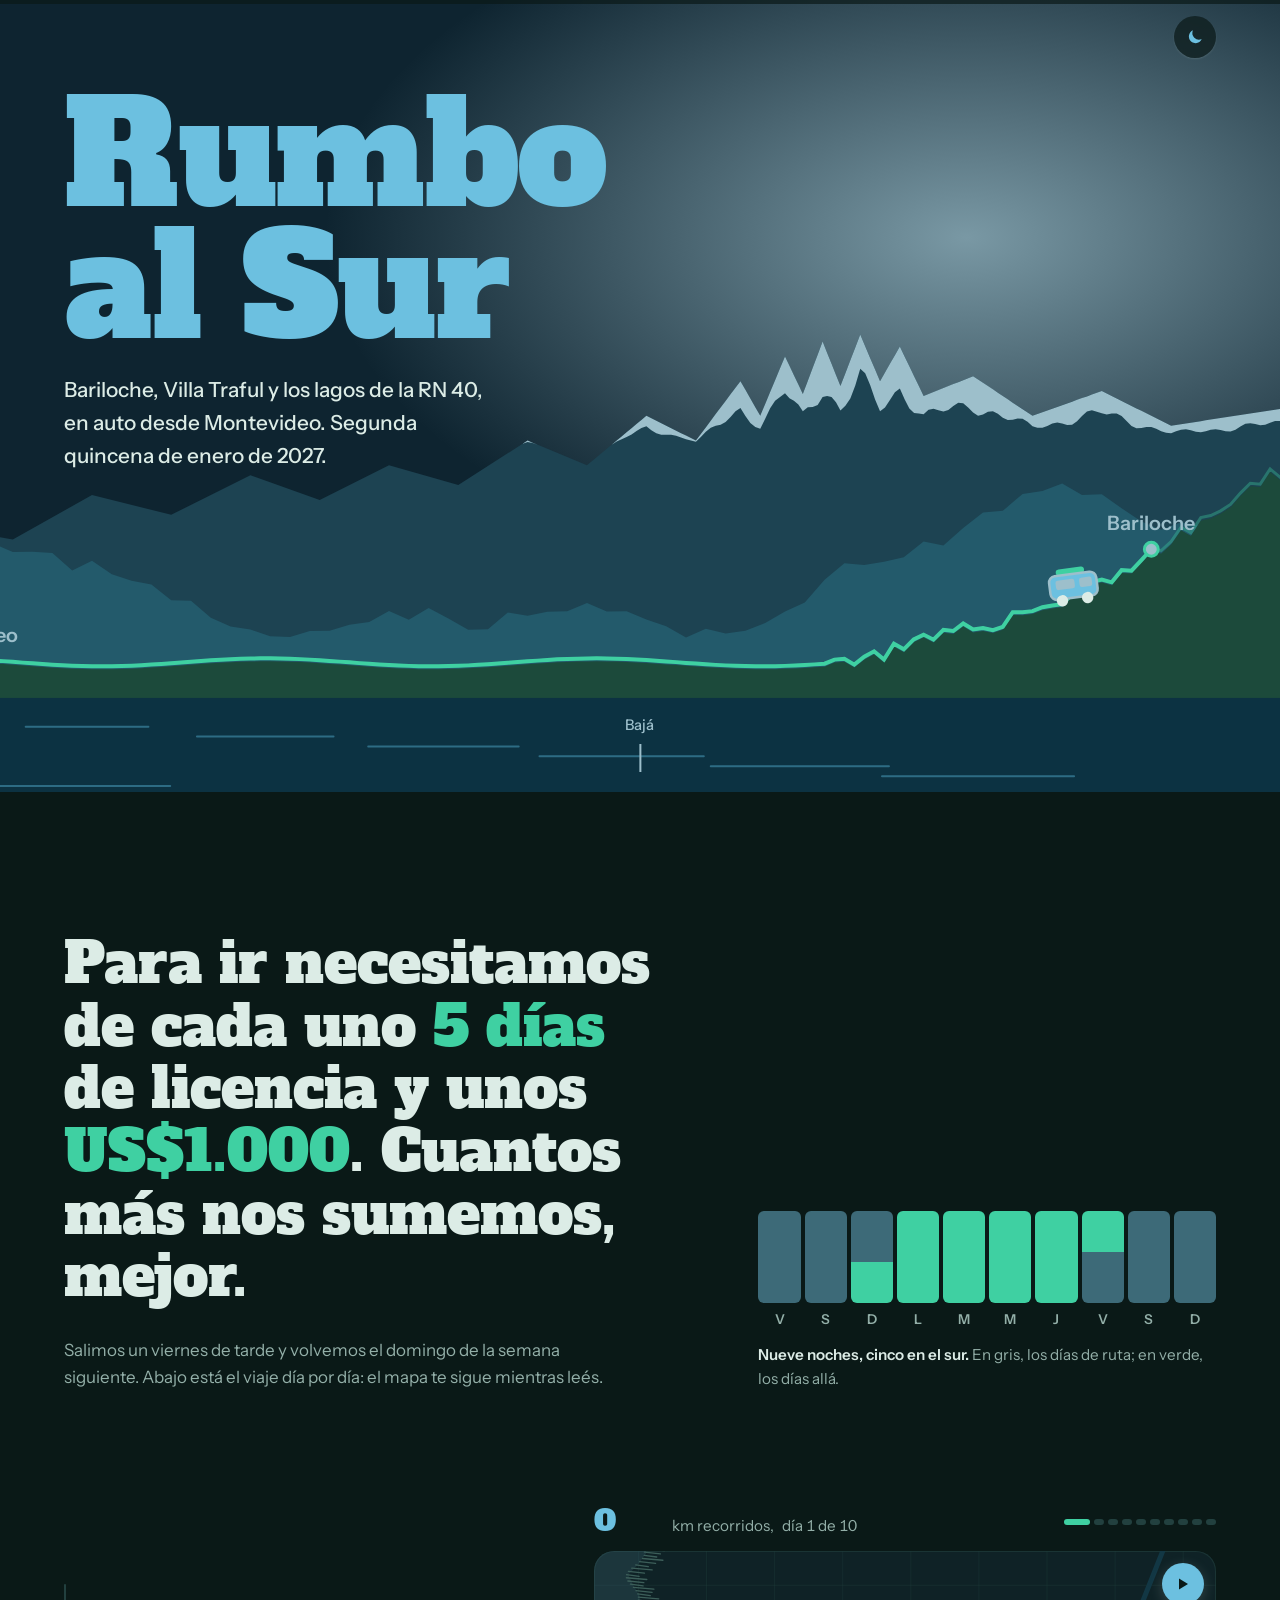
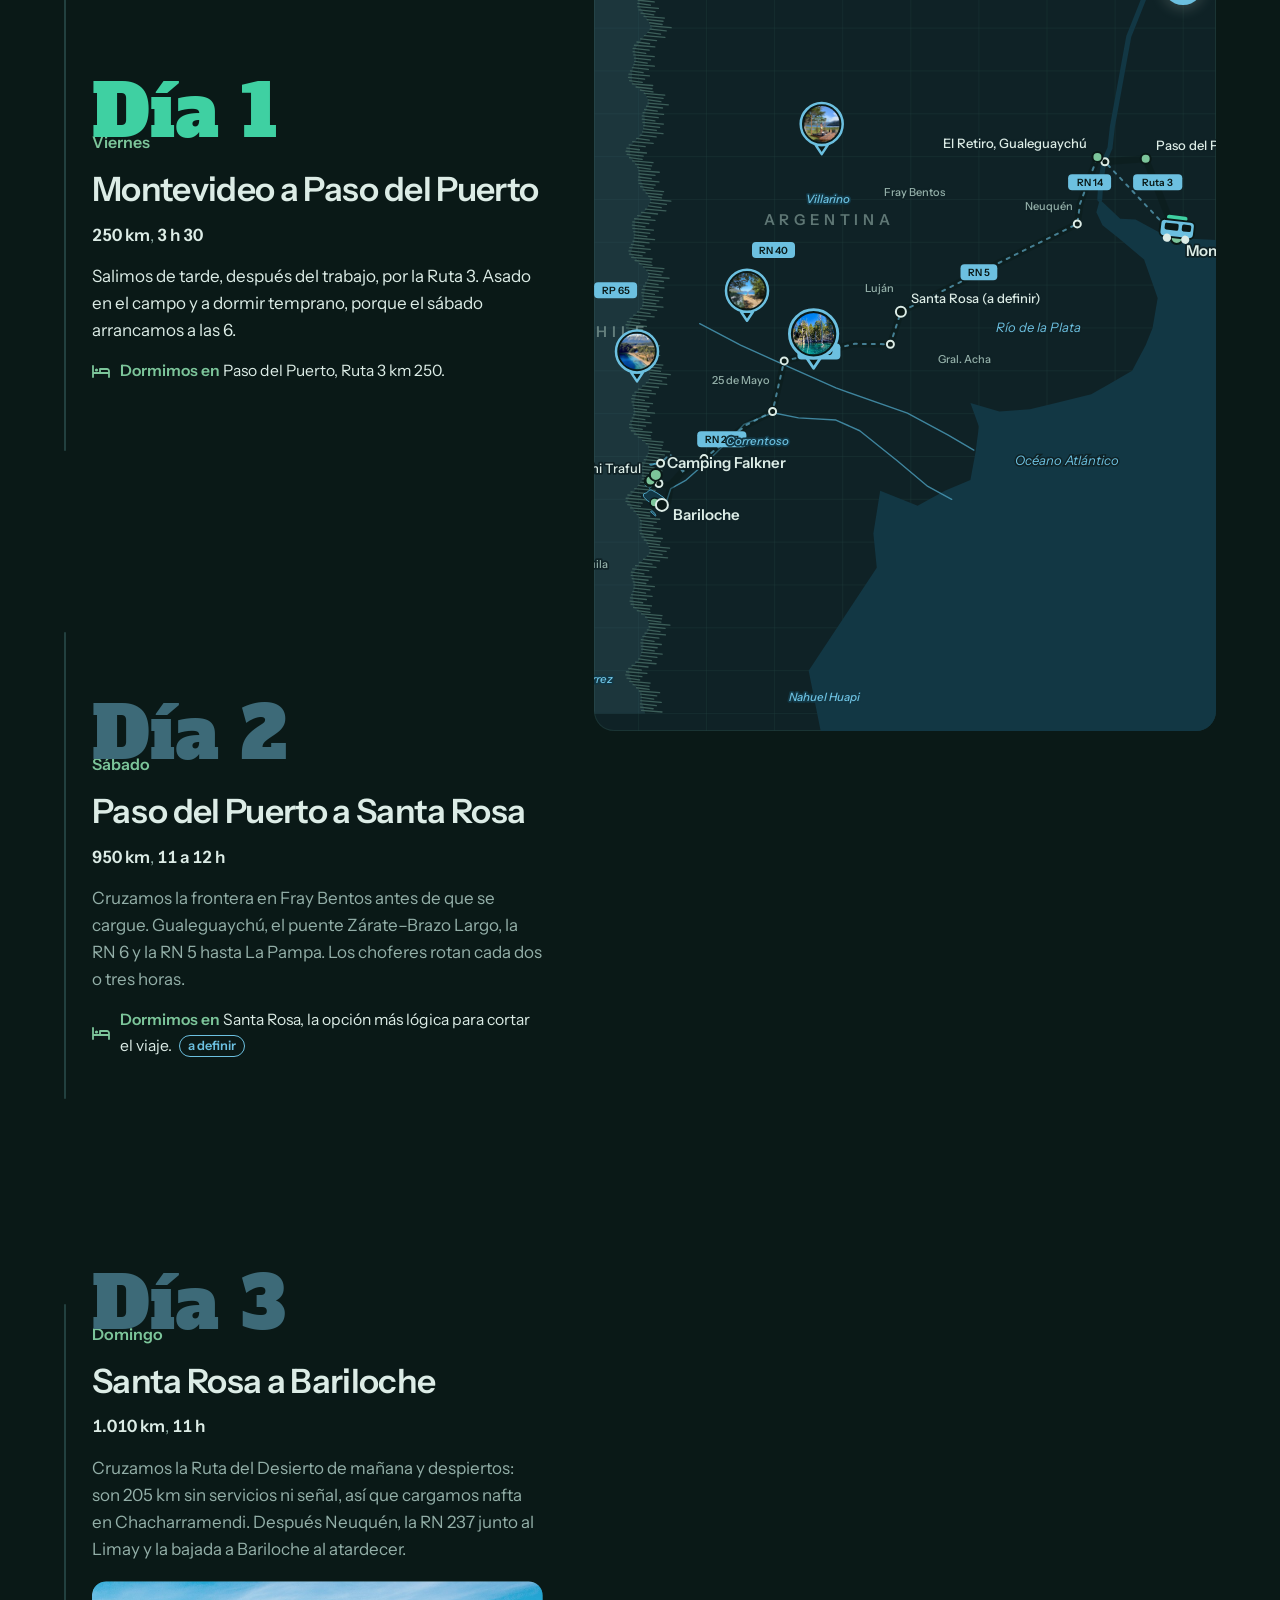
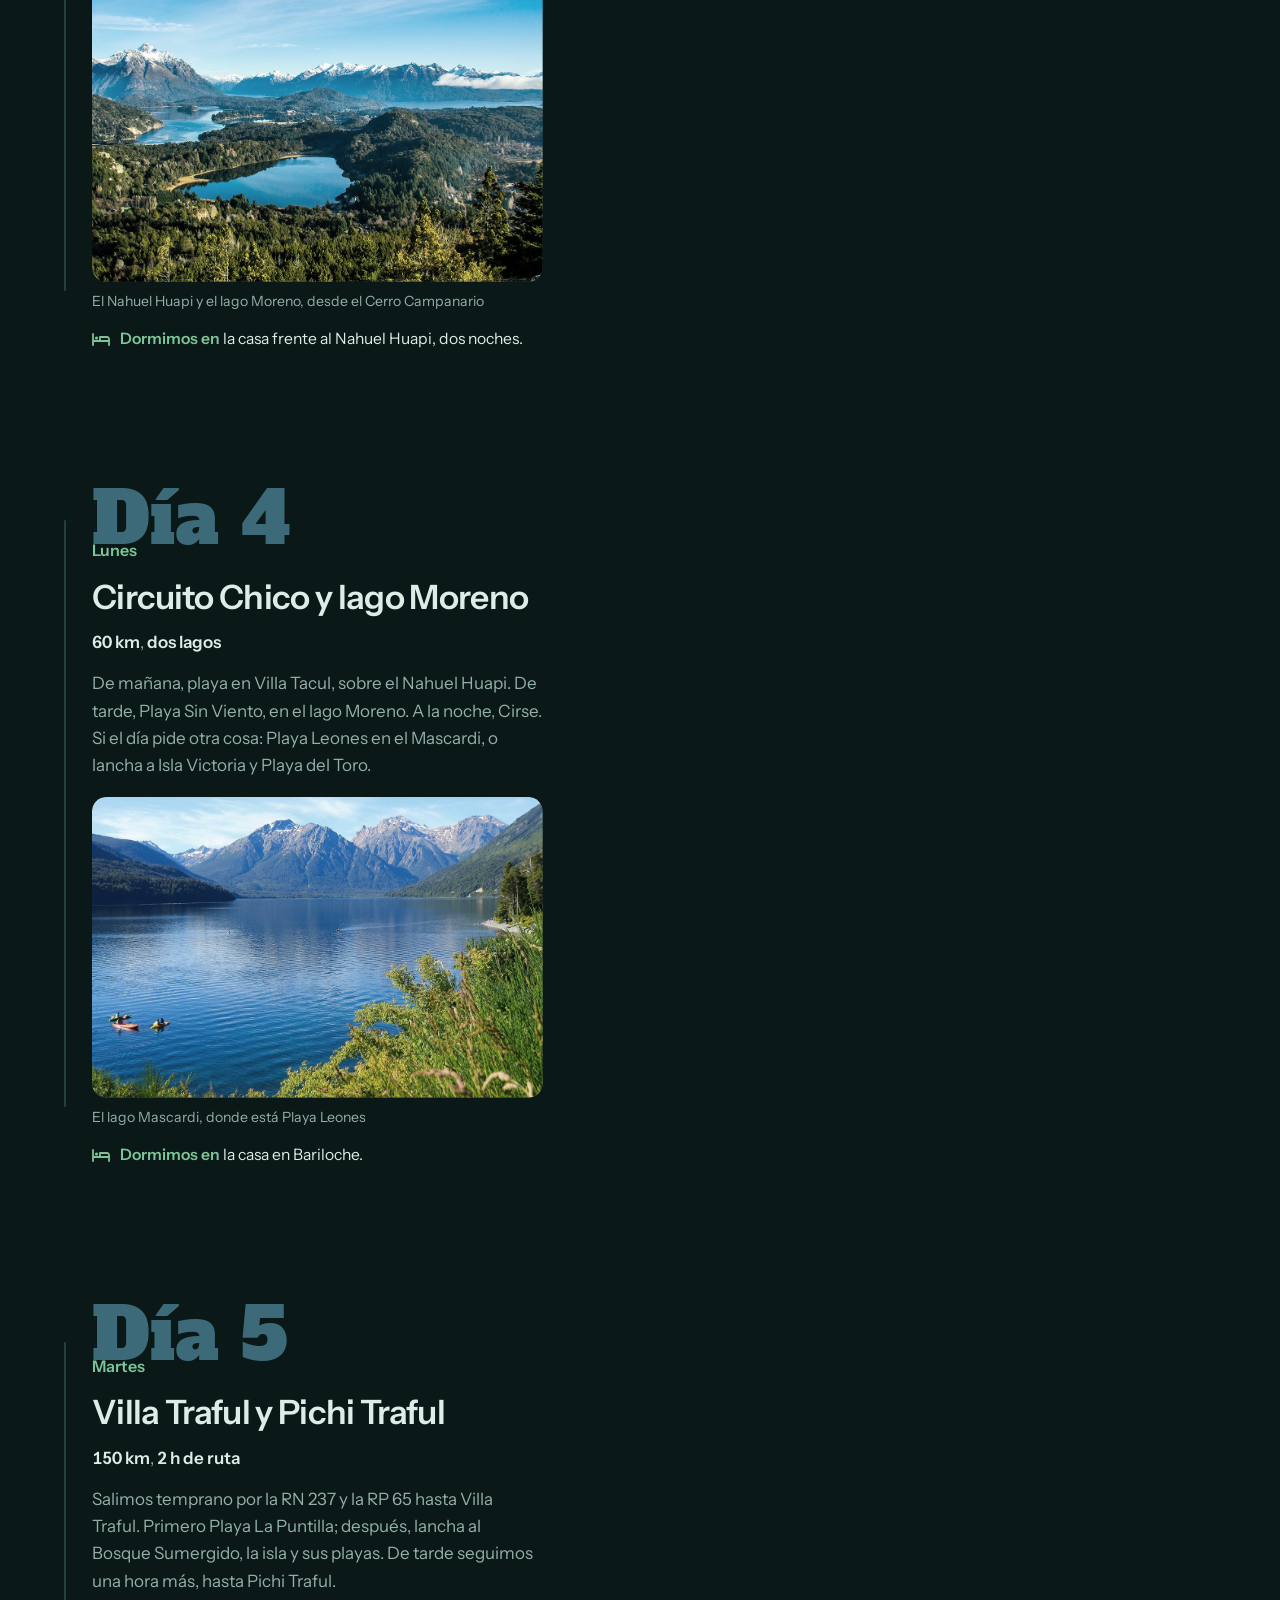
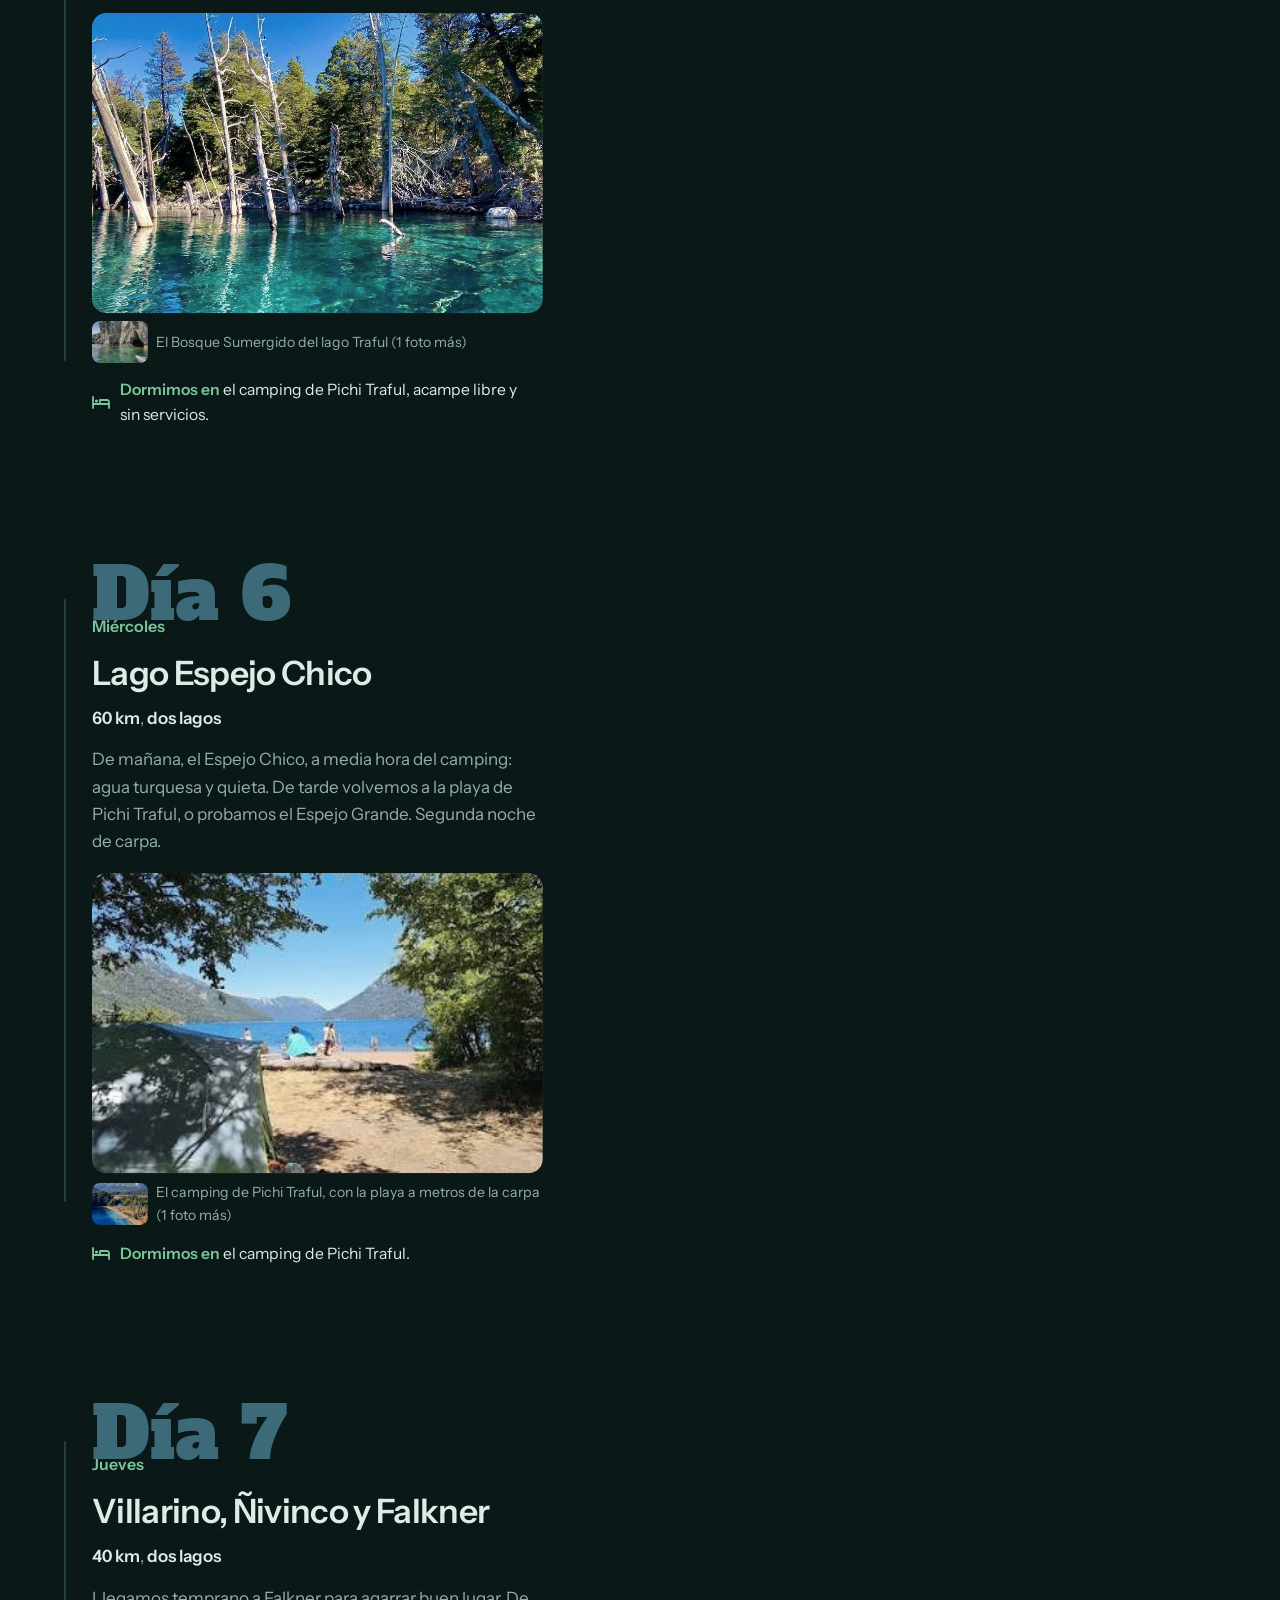
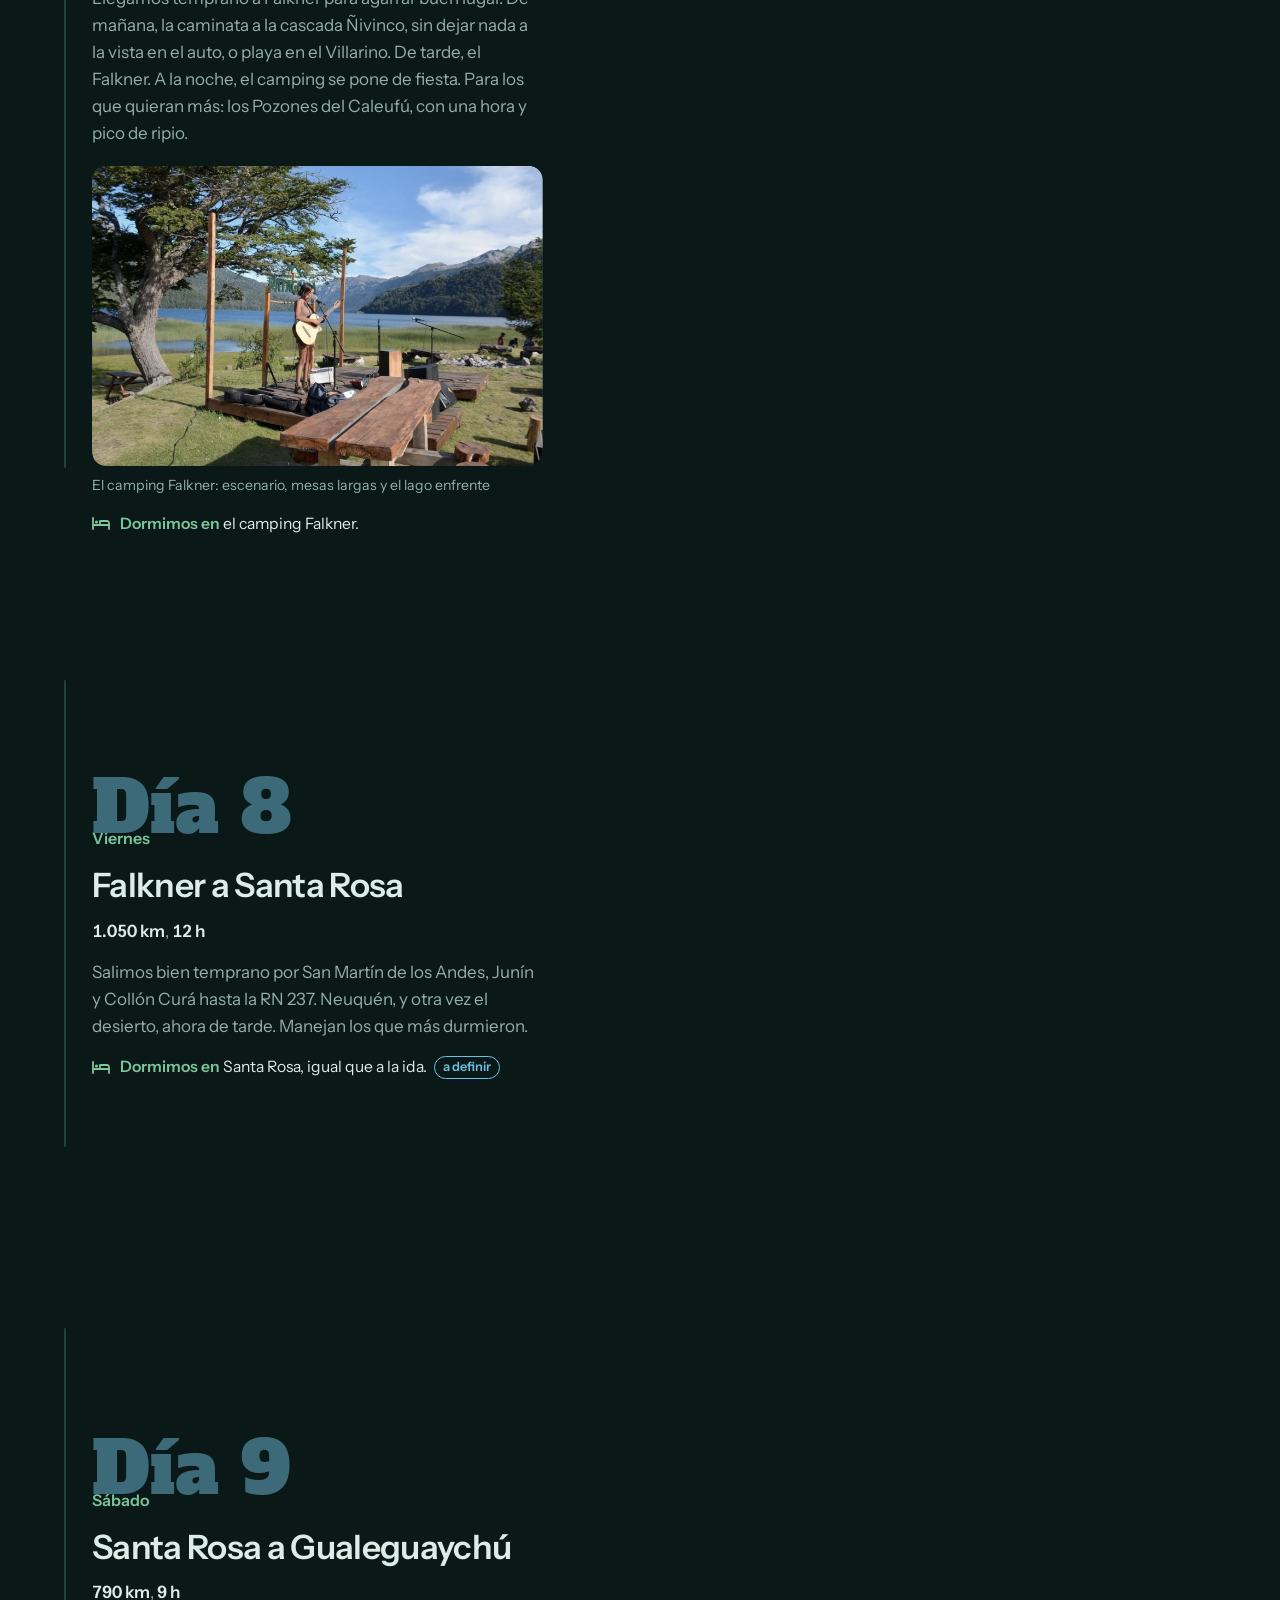
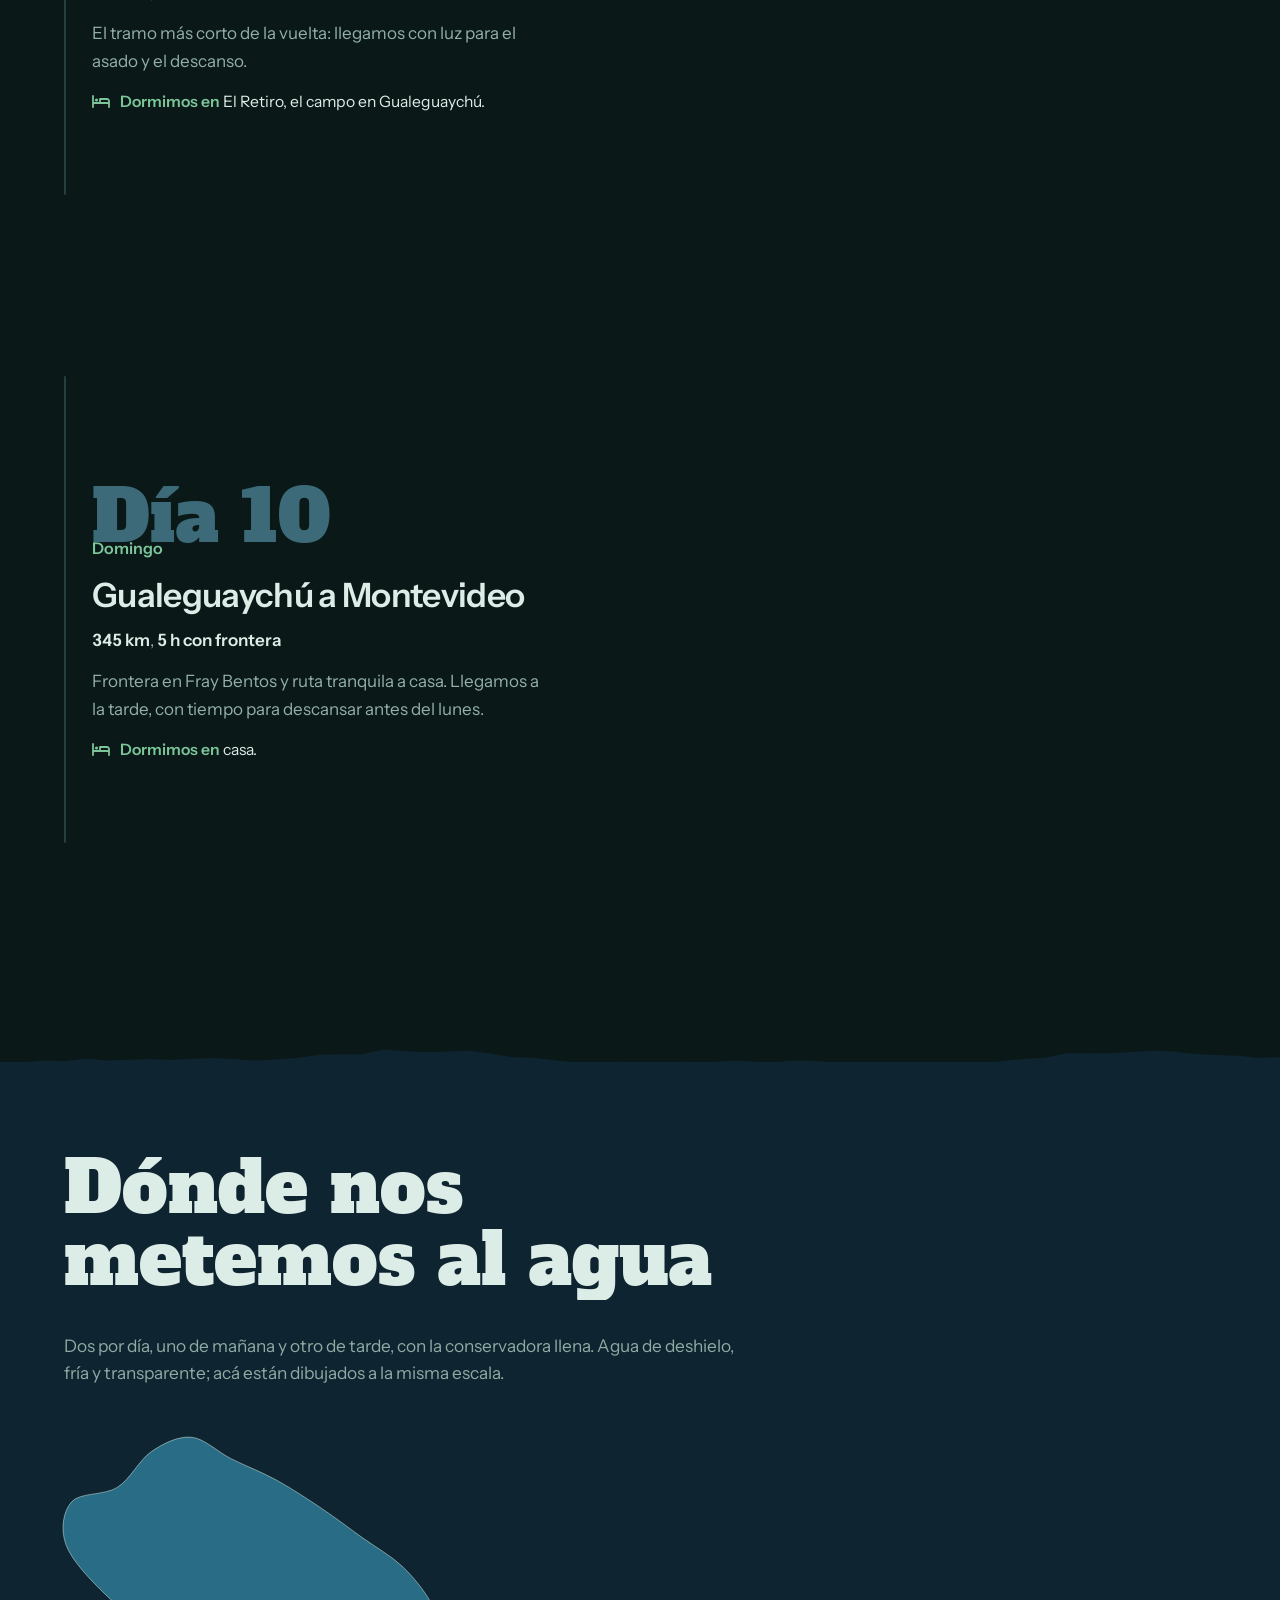
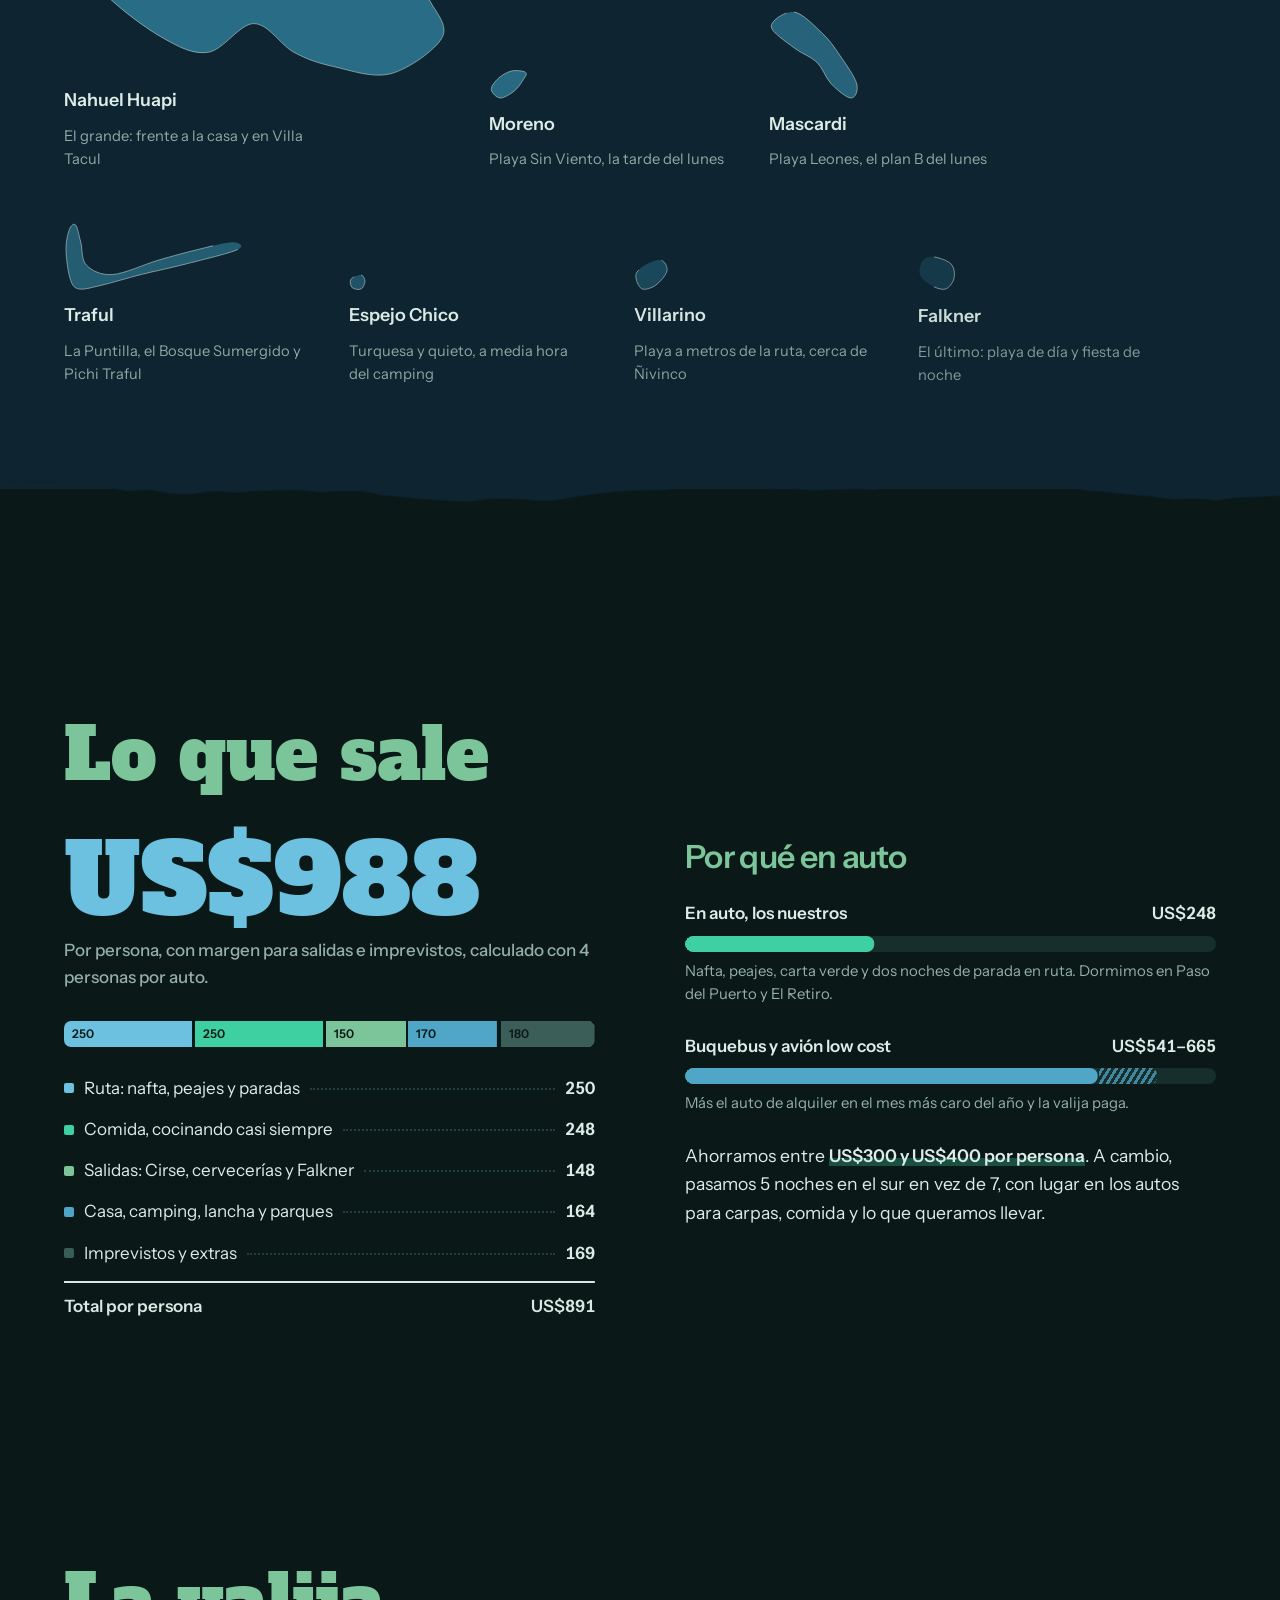
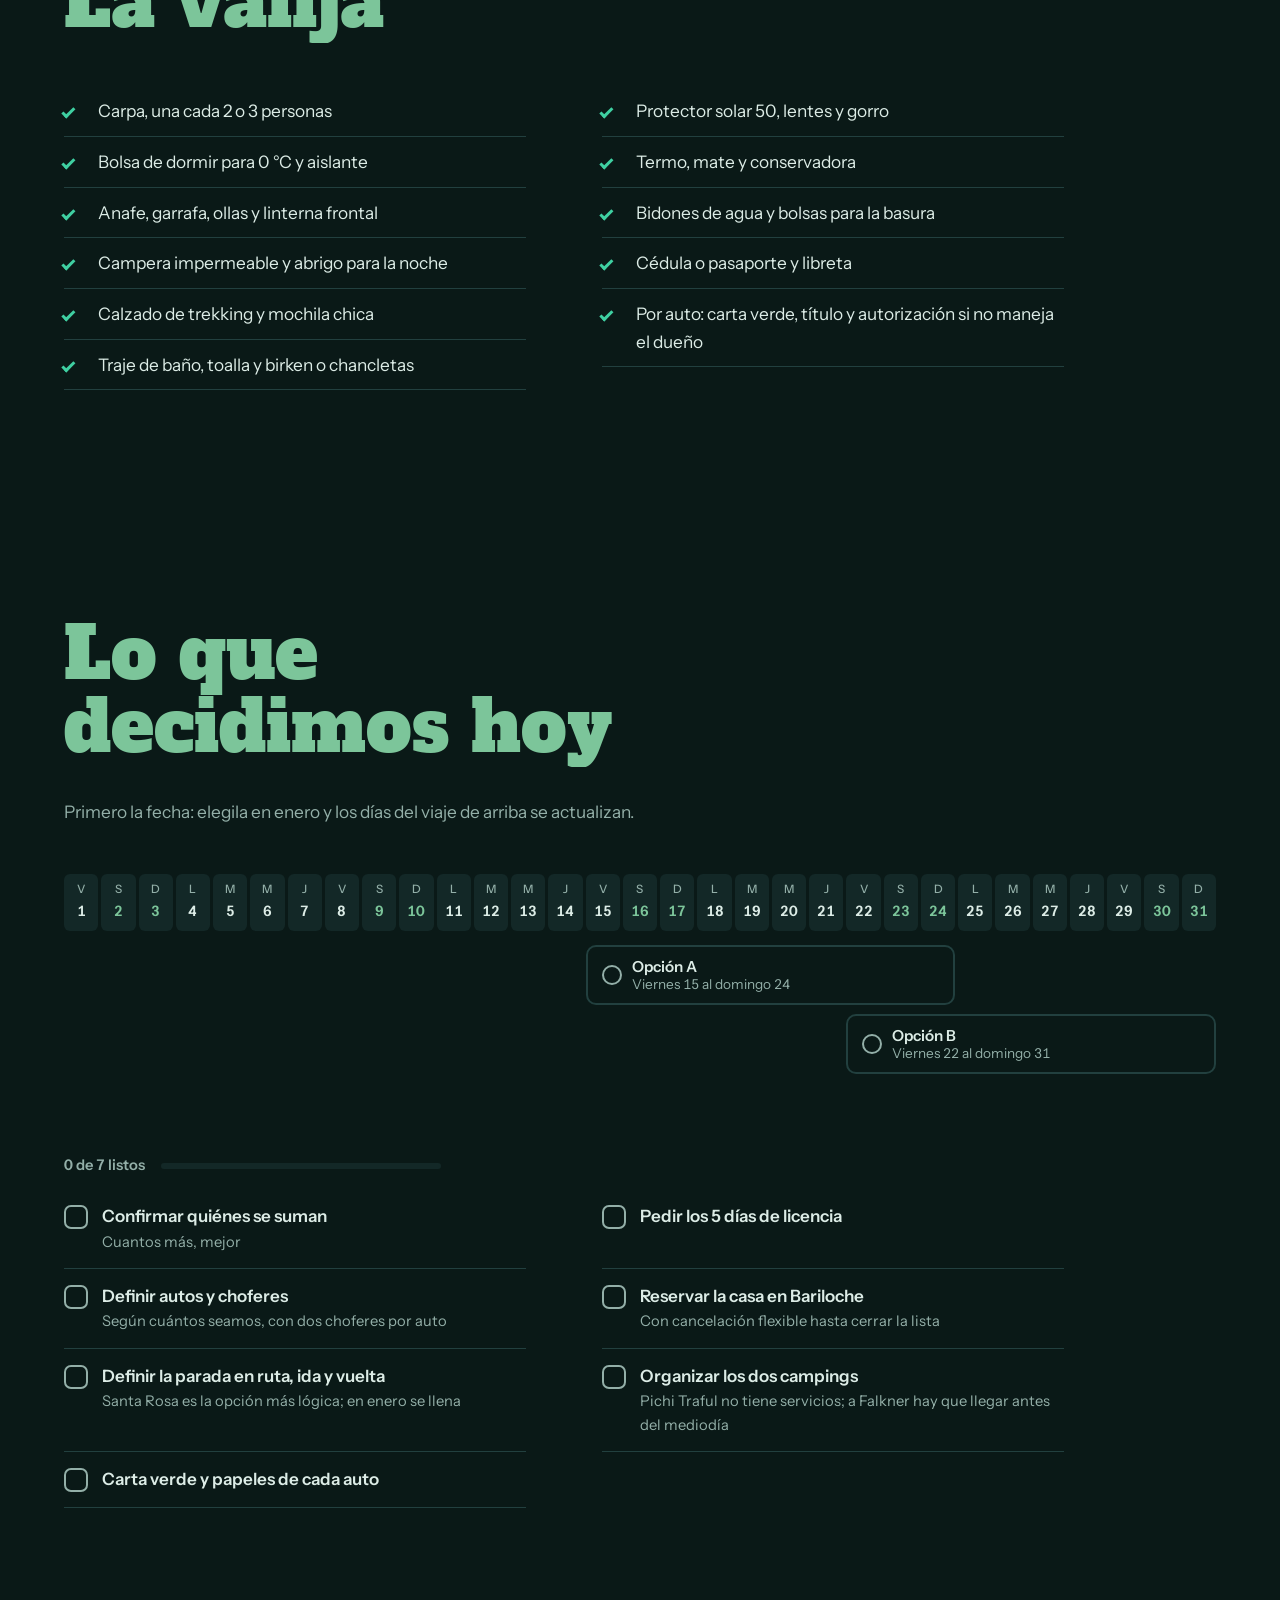
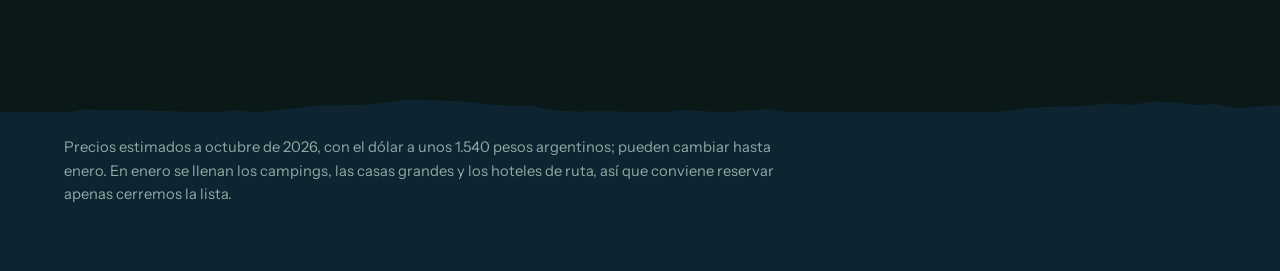
==== commit 359ed9a6: "Fotos del sur: Bosque Sumergido, Traful, Pichi Traful, Espejo y Falkner Co-Authored-By: Claude Opus " ====
--- a/index.html
+++ b/index.html
@@ -111,7 +111,10 @@
       <h3 class="rv" style="--i:1" id="dia-5-t">Villa Traful y Pichi Traful</h3>
       <p class="meta rv" style="--i:2">150 km<span>,</span> 2 h de ruta</p>
       <p class="txt rv" style="--i:3">Salimos temprano por la RN 237 y la RP 65 hasta Villa Traful. Primero Playa La Puntilla; después, lancha al Bosque Sumergido, la isla y sus playas. De tarde seguimos una hora más, hasta Pichi Traful.</p>
-      
+      <figure class="ph rv" style="--i:4">
+        <a class="ph-main" href="img/bosque.jpg" data-ph="bosque" aria-label="Ver foto: El Bosque Sumergido del lago Traful"><img src="img/bosque.jpg" alt="El Bosque Sumergido del lago Traful" width="1200" height="675" loading="lazy" decoding="async"></a>
+        <div class="ph-row"><a class="ph-thumb" href="img/traful.jpg" data-ph="traful" aria-label="Ver foto: Agua turquesa al pie de los paredones del Traful"><img src="img/traful-t.jpg" alt="" width="160" height="160" loading="lazy" decoding="async"></a><figcaption>El Bosque Sumergido del lago Traful (1 foto más)</figcaption></div>
+      </figure>
       <p class="bed rv" style="--i:5"><svg width="18" height="14" viewBox="0 0 18 14" aria-hidden="true" focusable="false"><path d="M1 13V2M1 9h16v4M17 9V7a2 2 0 0 0-2-2H8v4" fill="none" stroke="currentColor" stroke-width="1.8" stroke-linecap="round" stroke-linejoin="round"/><circle cx="4.5" cy="6" r="1.6" fill="currentColor"/></svg><span><b>Dormimos en</b> el camping de Pichi Traful, acampe libre y sin servicios.</span></p>
     </article>
     <article class="chapter" id="dia-6" aria-labelledby="dia-6-t">
@@ -121,7 +124,10 @@
       <h3 class="rv" style="--i:1" id="dia-6-t">Lago Espejo Chico</h3>
       <p class="meta rv" style="--i:2">60 km<span>,</span> dos lagos</p>
       <p class="txt rv" style="--i:3">De mañana, el Espejo Chico, a media hora del camping: agua turquesa y quieta. De tarde volvemos a la playa de Pichi Traful, o probamos el Espejo Grande. Segunda noche de carpa.</p>
-      
+      <figure class="ph rv" style="--i:4">
+        <a class="ph-main" href="img/pichi.jpg" data-ph="pichi" aria-label="Ver foto: El camping de Pichi Traful, con la playa a metros de la carpa"><img src="img/pichi.jpg" alt="El camping de Pichi Traful, con la playa a metros de la carpa" width="399" height="501" loading="lazy" decoding="async"></a>
+        <div class="ph-row"><a class="ph-thumb" href="img/espejo.jpg" data-ph="espejo" aria-label="Ver foto: El lago Espejo, con la cordillera nevada atrás"><img src="img/espejo-t.jpg" alt="" width="160" height="160" loading="lazy" decoding="async"></a><figcaption>El camping de Pichi Traful, con la playa a metros de la carpa (1 foto más)</figcaption></div>
+      </figure>
       <p class="bed rv" style="--i:5"><svg width="18" height="14" viewBox="0 0 18 14" aria-hidden="true" focusable="false"><path d="M1 13V2M1 9h16v4M17 9V7a2 2 0 0 0-2-2H8v4" fill="none" stroke="currentColor" stroke-width="1.8" stroke-linecap="round" stroke-linejoin="round"/><circle cx="4.5" cy="6" r="1.6" fill="currentColor"/></svg><span><b>Dormimos en</b> el camping de Pichi Traful.</span></p>
     </article>
     <article class="chapter" id="dia-7" aria-labelledby="dia-7-t">
@@ -131,7 +137,10 @@
       <h3 class="rv" style="--i:1" id="dia-7-t">Villarino, Ñivinco y Falkner</h3>
       <p class="meta rv" style="--i:2">40 km<span>,</span> dos lagos</p>
       <p class="txt rv" style="--i:3">Llegamos temprano a Falkner para agarrar buen lugar. De mañana, la caminata a la cascada Ñivinco, sin dejar nada a la vista en el auto, o playa en el Villarino. De tarde, el Falkner. A la noche, el camping se pone de fiesta. Para los que quieran más: los Pozones del Caleufú, con una hora y pico de ripio.</p>
-      
+      <figure class="ph rv" style="--i:4">
+        <a class="ph-main" href="img/falkner.jpg" data-ph="falkner" aria-label="Ver foto: El camping Falkner: escenario, mesas largas y el lago enfrente"><img src="img/falkner.jpg" alt="El camping Falkner: escenario, mesas largas y el lago enfrente" width="940" height="627" loading="lazy" decoding="async"></a>
+        <div class="ph-row"><figcaption>El camping Falkner: escenario, mesas largas y el lago enfrente</figcaption></div>
+      </figure>
       <p class="bed rv" style="--i:5"><svg width="18" height="14" viewBox="0 0 18 14" aria-hidden="true" focusable="false"><path d="M1 13V2M1 9h16v4M17 9V7a2 2 0 0 0-2-2H8v4" fill="none" stroke="currentColor" stroke-width="1.8" stroke-linecap="round" stroke-linejoin="round"/><circle cx="4.5" cy="6" r="1.6" fill="currentColor"/></svg><span><b>Dormimos en</b> el camping Falkner.</span></p>
     </article>
     <article class="chapter" id="dia-8" aria-labelledby="dia-8-t">
@@ -251,7 +260,7 @@
   <div class="lb-bg" id="lbBg" aria-hidden="true"></div>
   <div class="lb-stage" id="lbStage"><img id="lbImg" alt="" draggable="false"></div>
   <p class="lb-cap" id="lbCap"></p>
-  <div class="lb-strip" id="lbStrip"><button type="button" class="lb-t" data-ph="nahuel" aria-label="Foto 1: El Nahuel Huapi y el lago Moreno, desde el Cerro Campanario"><img src="img/nahuel-t.jpg" alt="" width="160" height="160" loading="lazy" decoding="async"></button><button type="button" class="lb-t" data-ph="mascardi" aria-label="Foto 2: El lago Mascardi, donde está Playa Leones"><img src="img/mascardi-t.jpg" alt="" width="160" height="160" loading="lazy" decoding="async"></button></div>
+  <div class="lb-strip" id="lbStrip"><button type="button" class="lb-t" data-ph="nahuel" aria-label="Foto 1: El Nahuel Huapi y el lago Moreno, desde el Cerro Campanario"><img src="img/nahuel-t.jpg" alt="" width="160" height="160" loading="lazy" decoding="async"></button><button type="button" class="lb-t" data-ph="mascardi" aria-label="Foto 2: El lago Mascardi, donde está Playa Leones"><img src="img/mascardi-t.jpg" alt="" width="160" height="160" loading="lazy" decoding="async"></button><button type="button" class="lb-t" data-ph="bosque" aria-label="Foto 3: El Bosque Sumergido del lago Traful"><img src="img/bosque-t.jpg" alt="" width="160" height="160" loading="lazy" decoding="async"></button><button type="button" class="lb-t" data-ph="traful" aria-label="Foto 4: Agua turquesa al pie de los paredones del Traful"><img src="img/traful-t.jpg" alt="" width="160" height="160" loading="lazy" decoding="async"></button><button type="button" class="lb-t" data-ph="pichi" aria-label="Foto 5: El camping de Pichi Traful, con la playa a metros de la carpa"><img src="img/pichi-t.jpg" alt="" width="160" height="160" loading="lazy" decoding="async"></button><button type="button" class="lb-t" data-ph="espejo" aria-label="Foto 6: El lago Espejo, con la cordillera nevada atrás"><img src="img/espejo-t.jpg" alt="" width="160" height="160" loading="lazy" decoding="async"></button><button type="button" class="lb-t" data-ph="falkner" aria-label="Foto 7: El camping Falkner: escenario, mesas largas y el lago enfrente"><img src="img/falkner-t.jpg" alt="" width="160" height="160" loading="lazy" decoding="async"></button></div>
   <button class="lb-btn x" id="lbX" type="button" aria-label="Cerrar" autofocus><svg viewBox="0 0 20 20" aria-hidden="true" focusable="false"><path d="M5 5l10 10M15 5L5 15"/></svg></button>
   <button class="lb-btn prev" id="lbPrev" type="button" aria-label="Foto anterior"><svg viewBox="0 0 20 20" aria-hidden="true" focusable="false"><path d="M12.5 4l-6 6 6 6"/></svg></button>
   <button class="lb-btn next" id="lbNext" type="button" aria-label="Foto siguiente"><svg viewBox="0 0 20 20" aria-hidden="true" focusable="false"><path d="M7.5 4l6 6-6 6"/></svg></button>
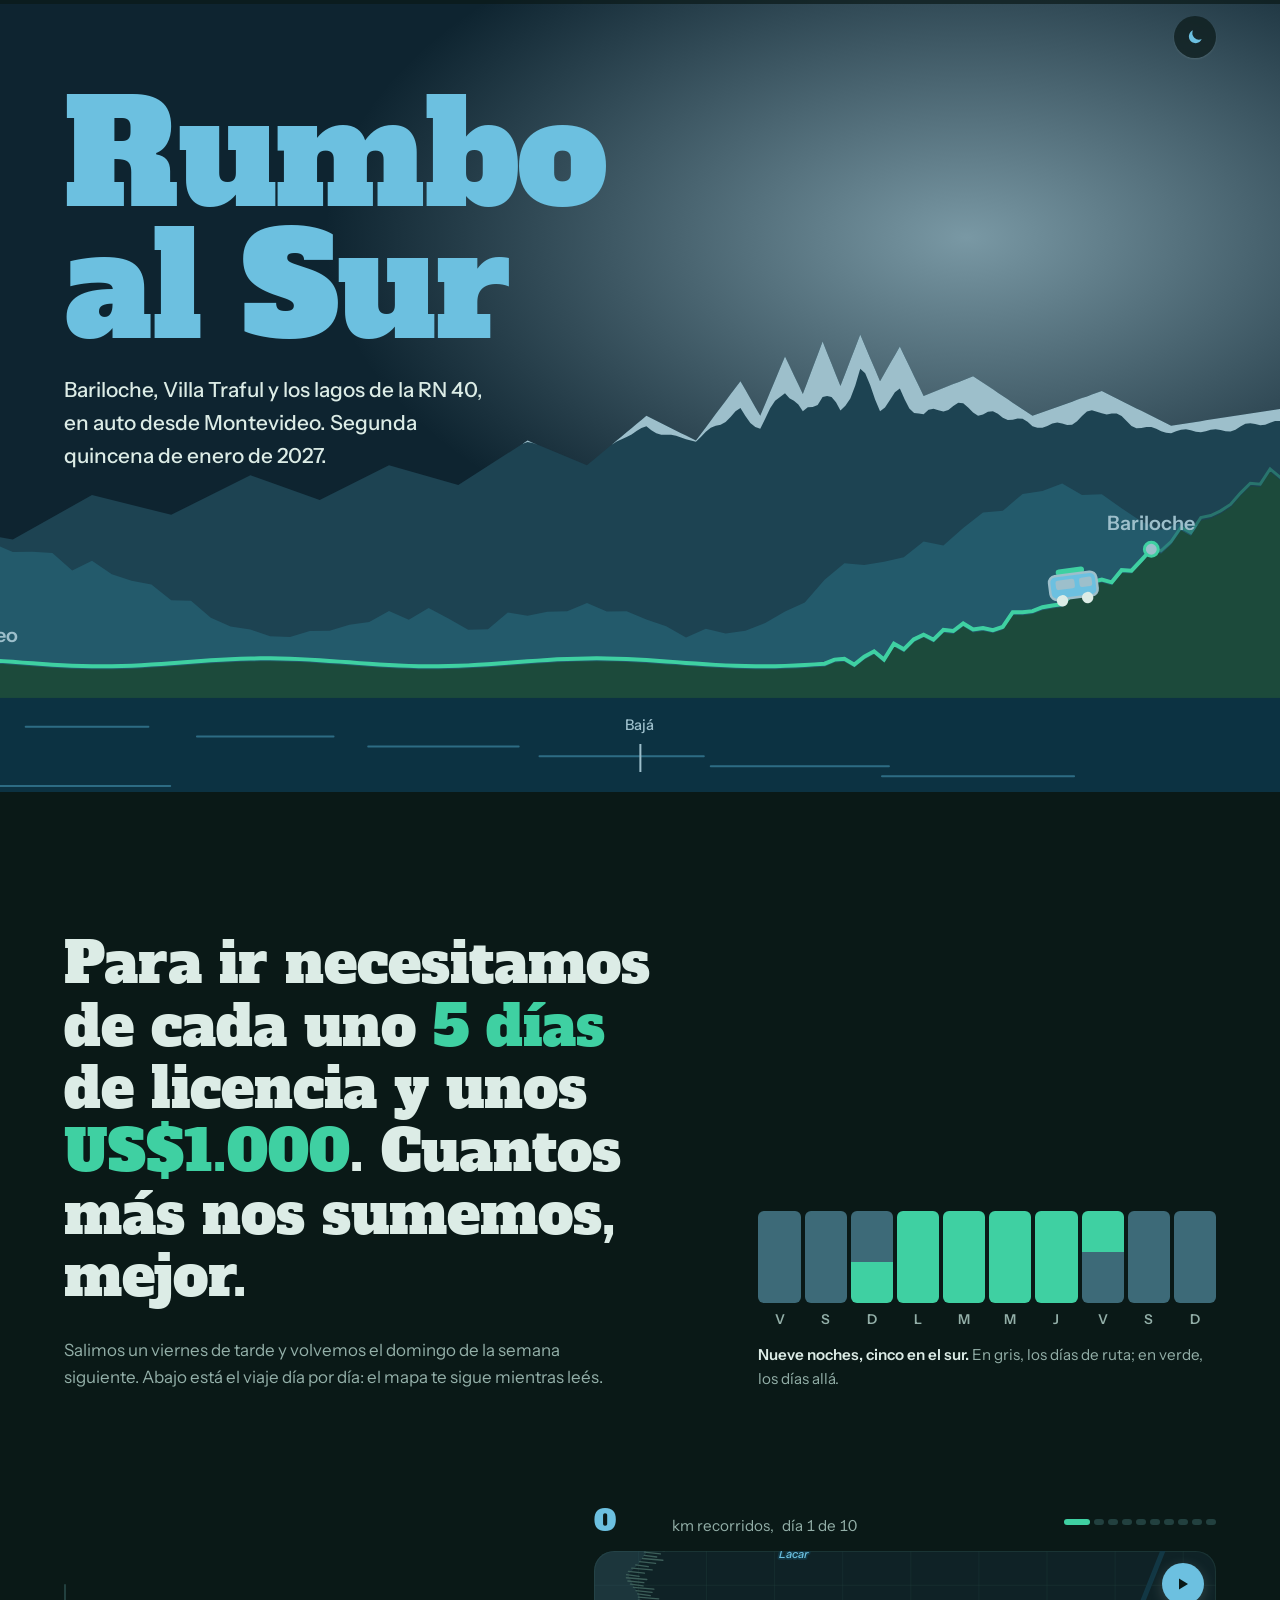
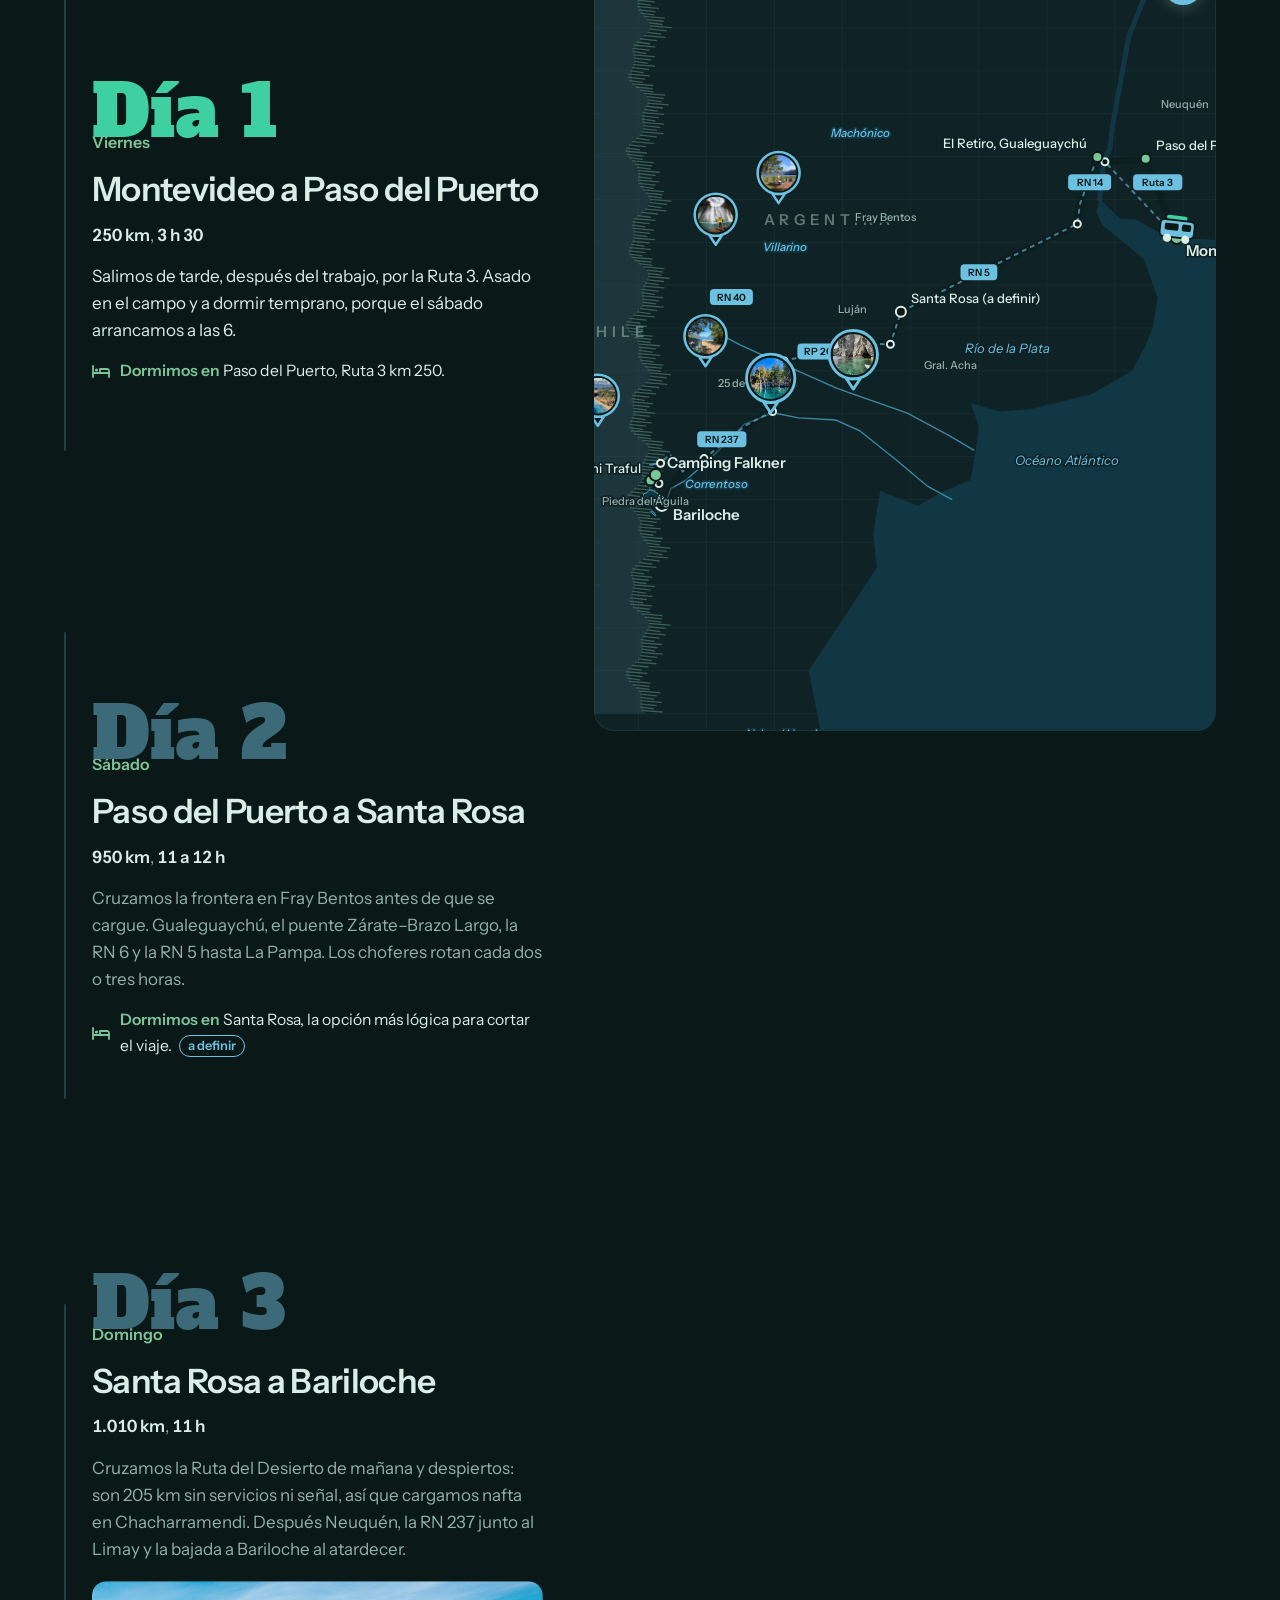
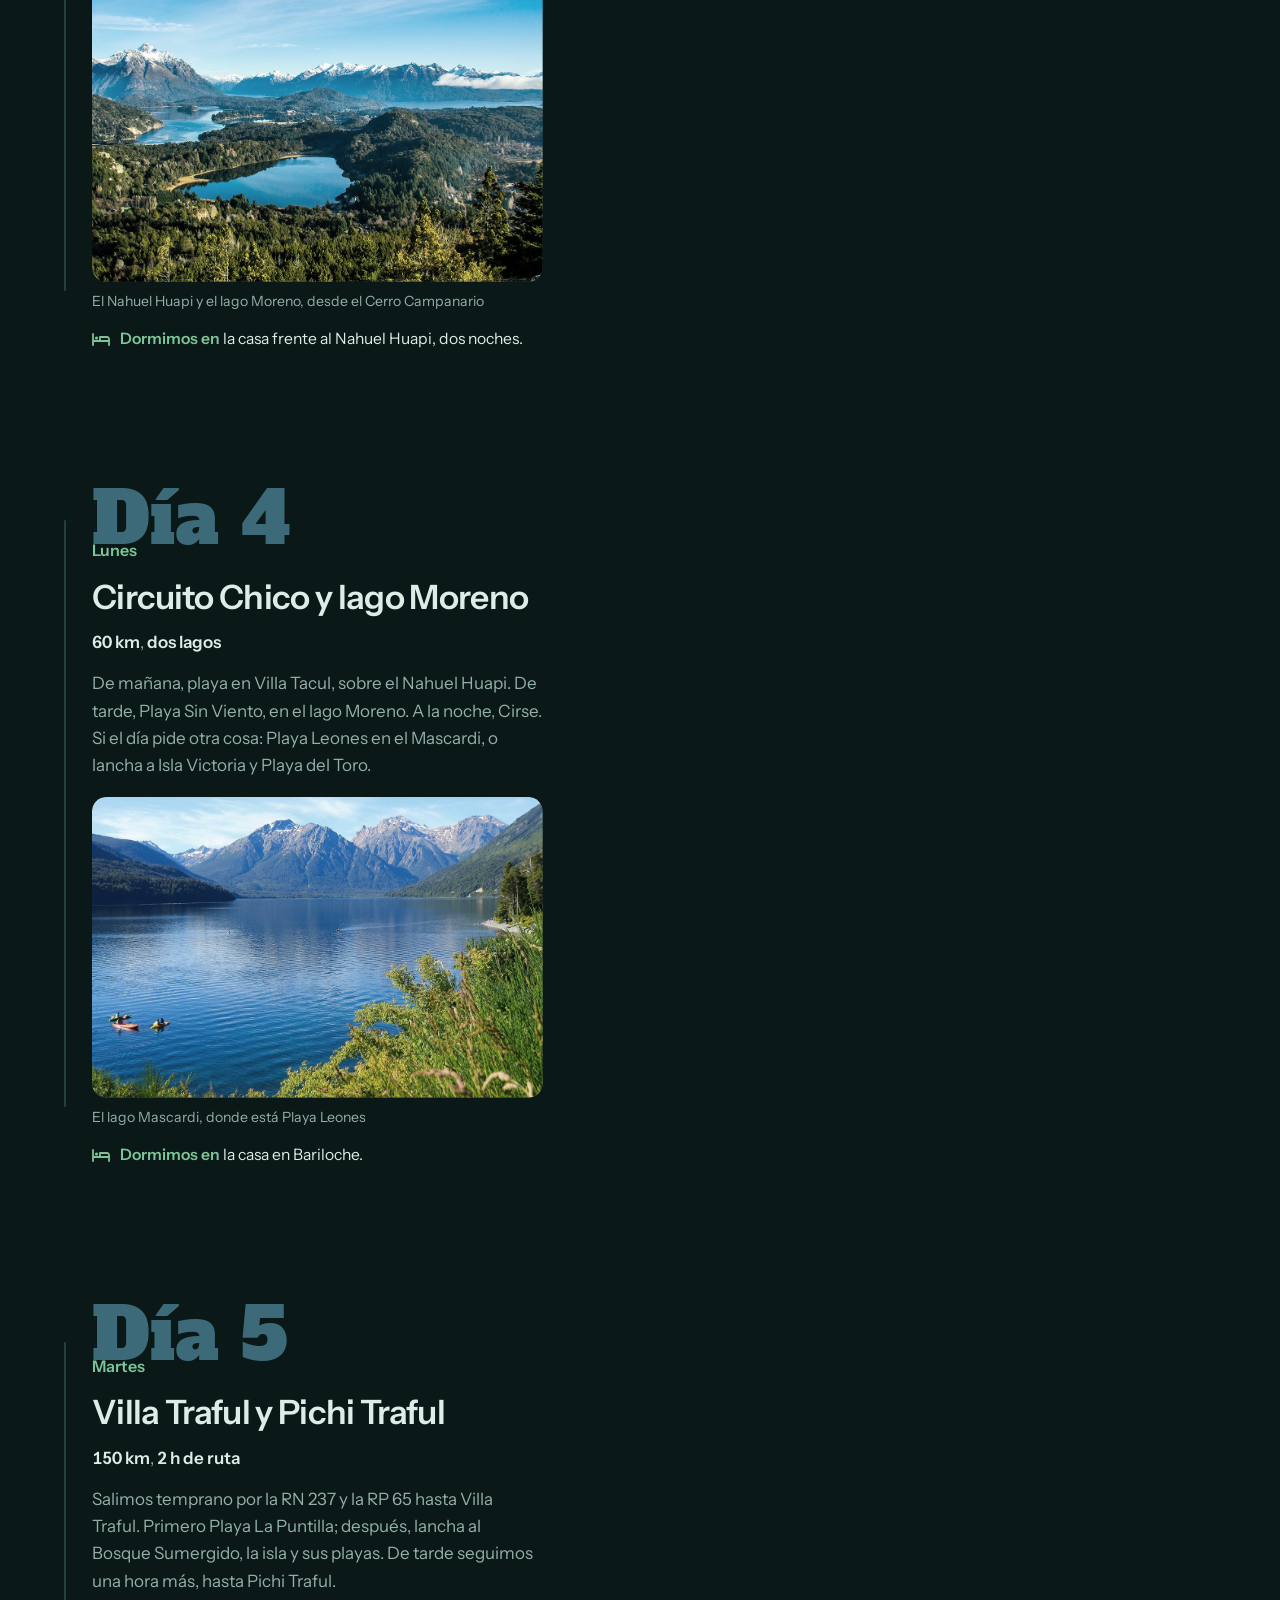
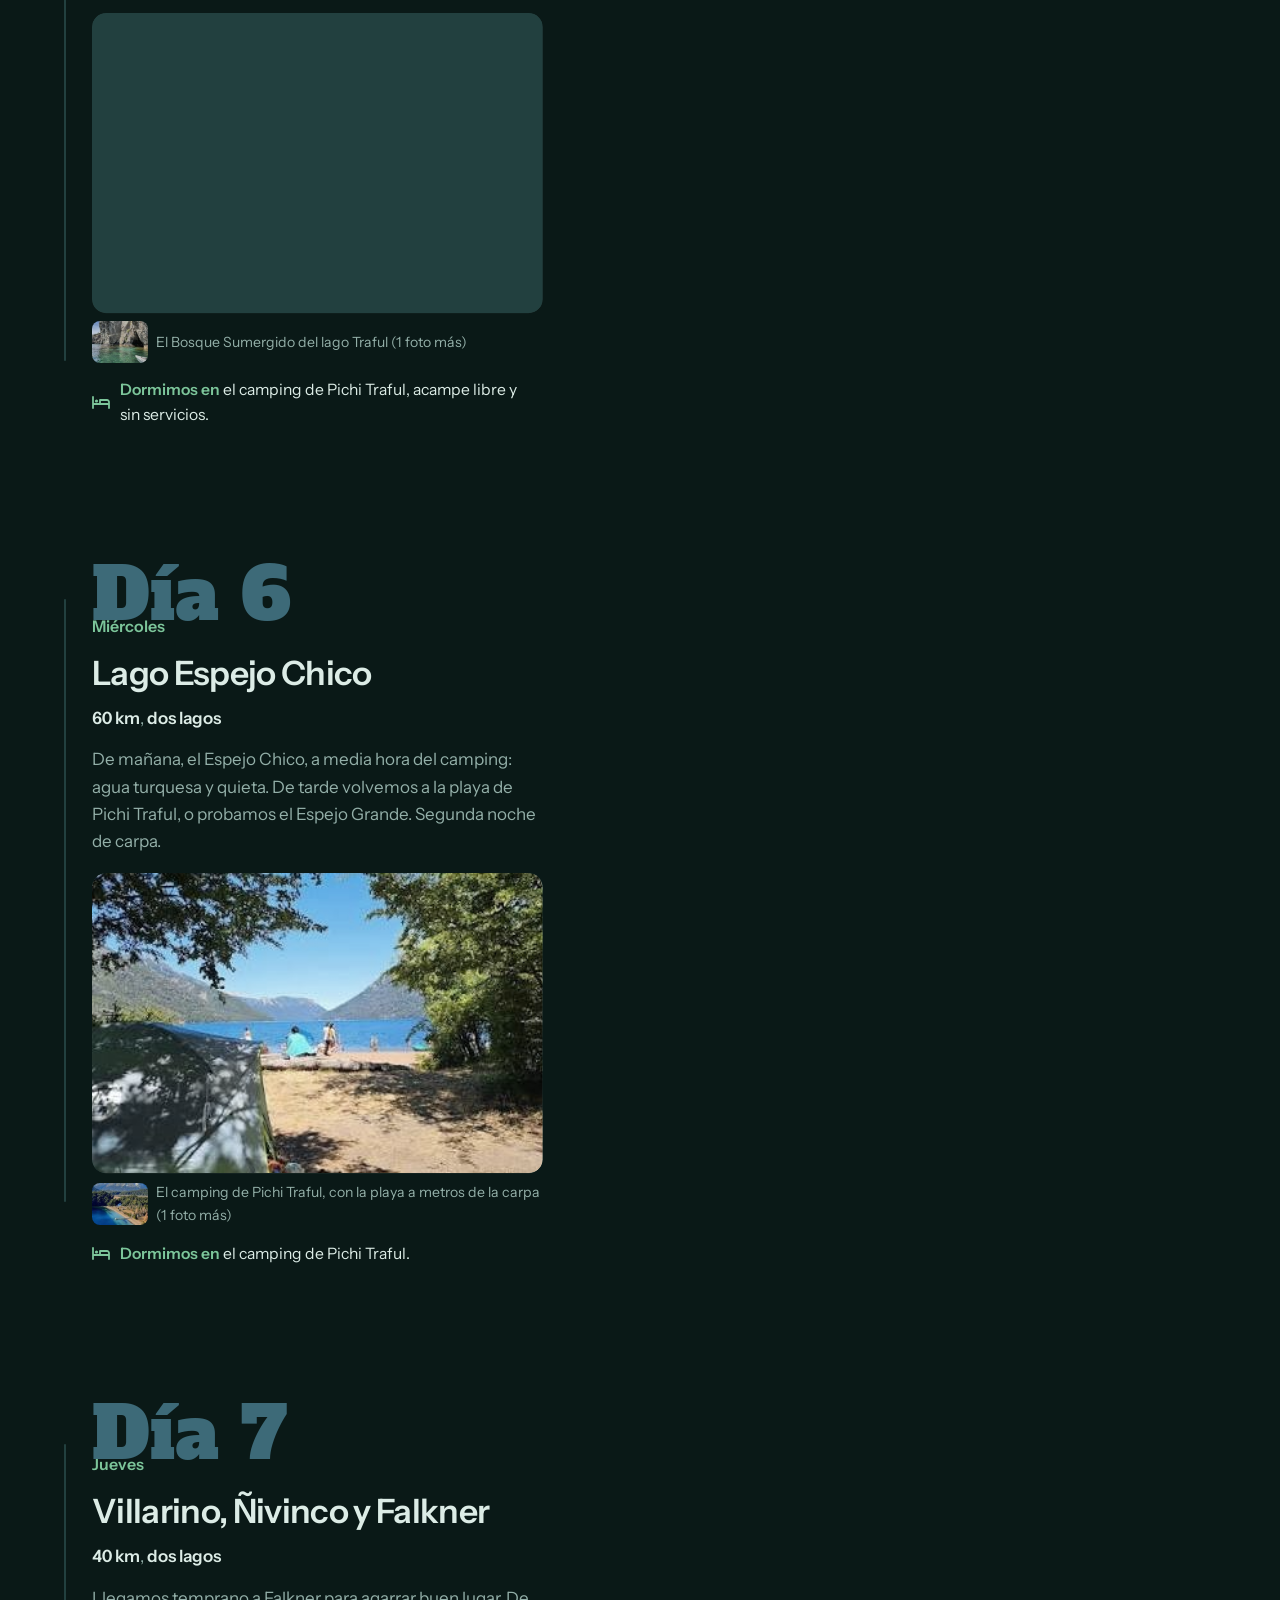
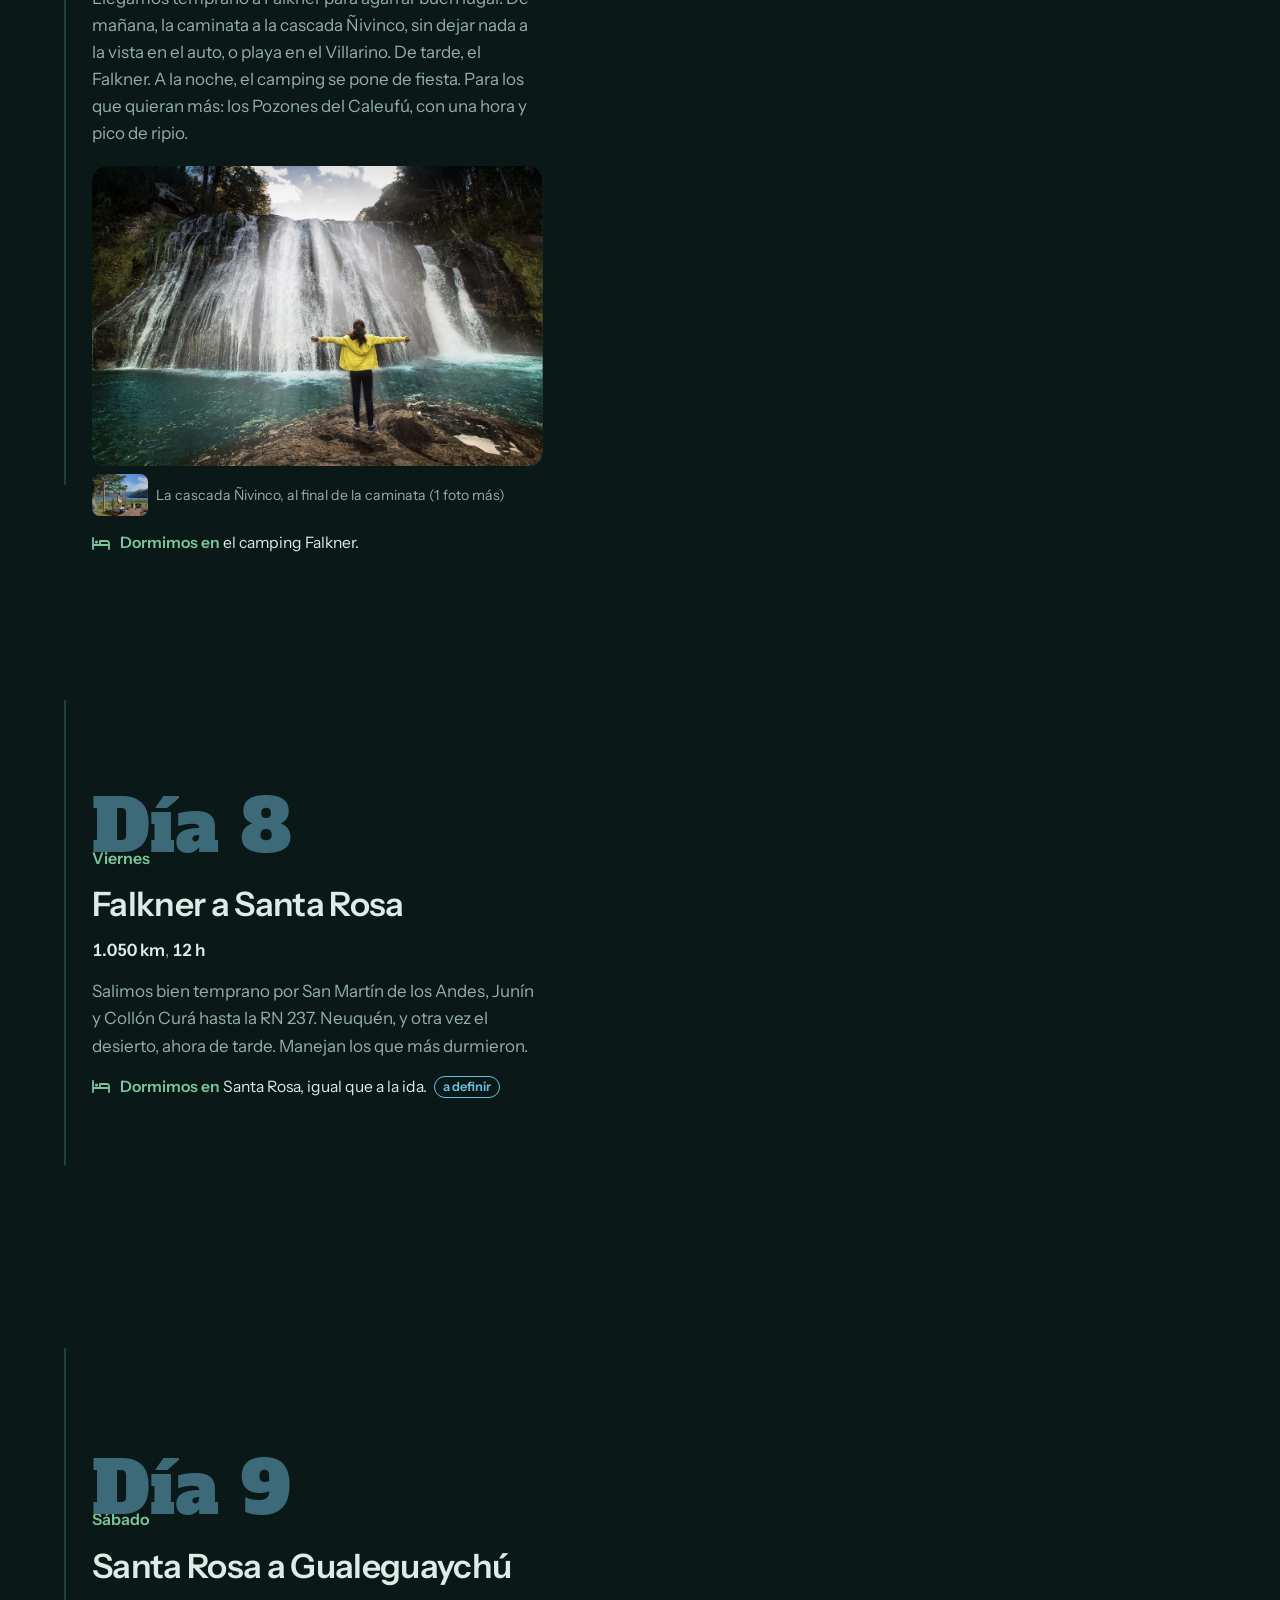
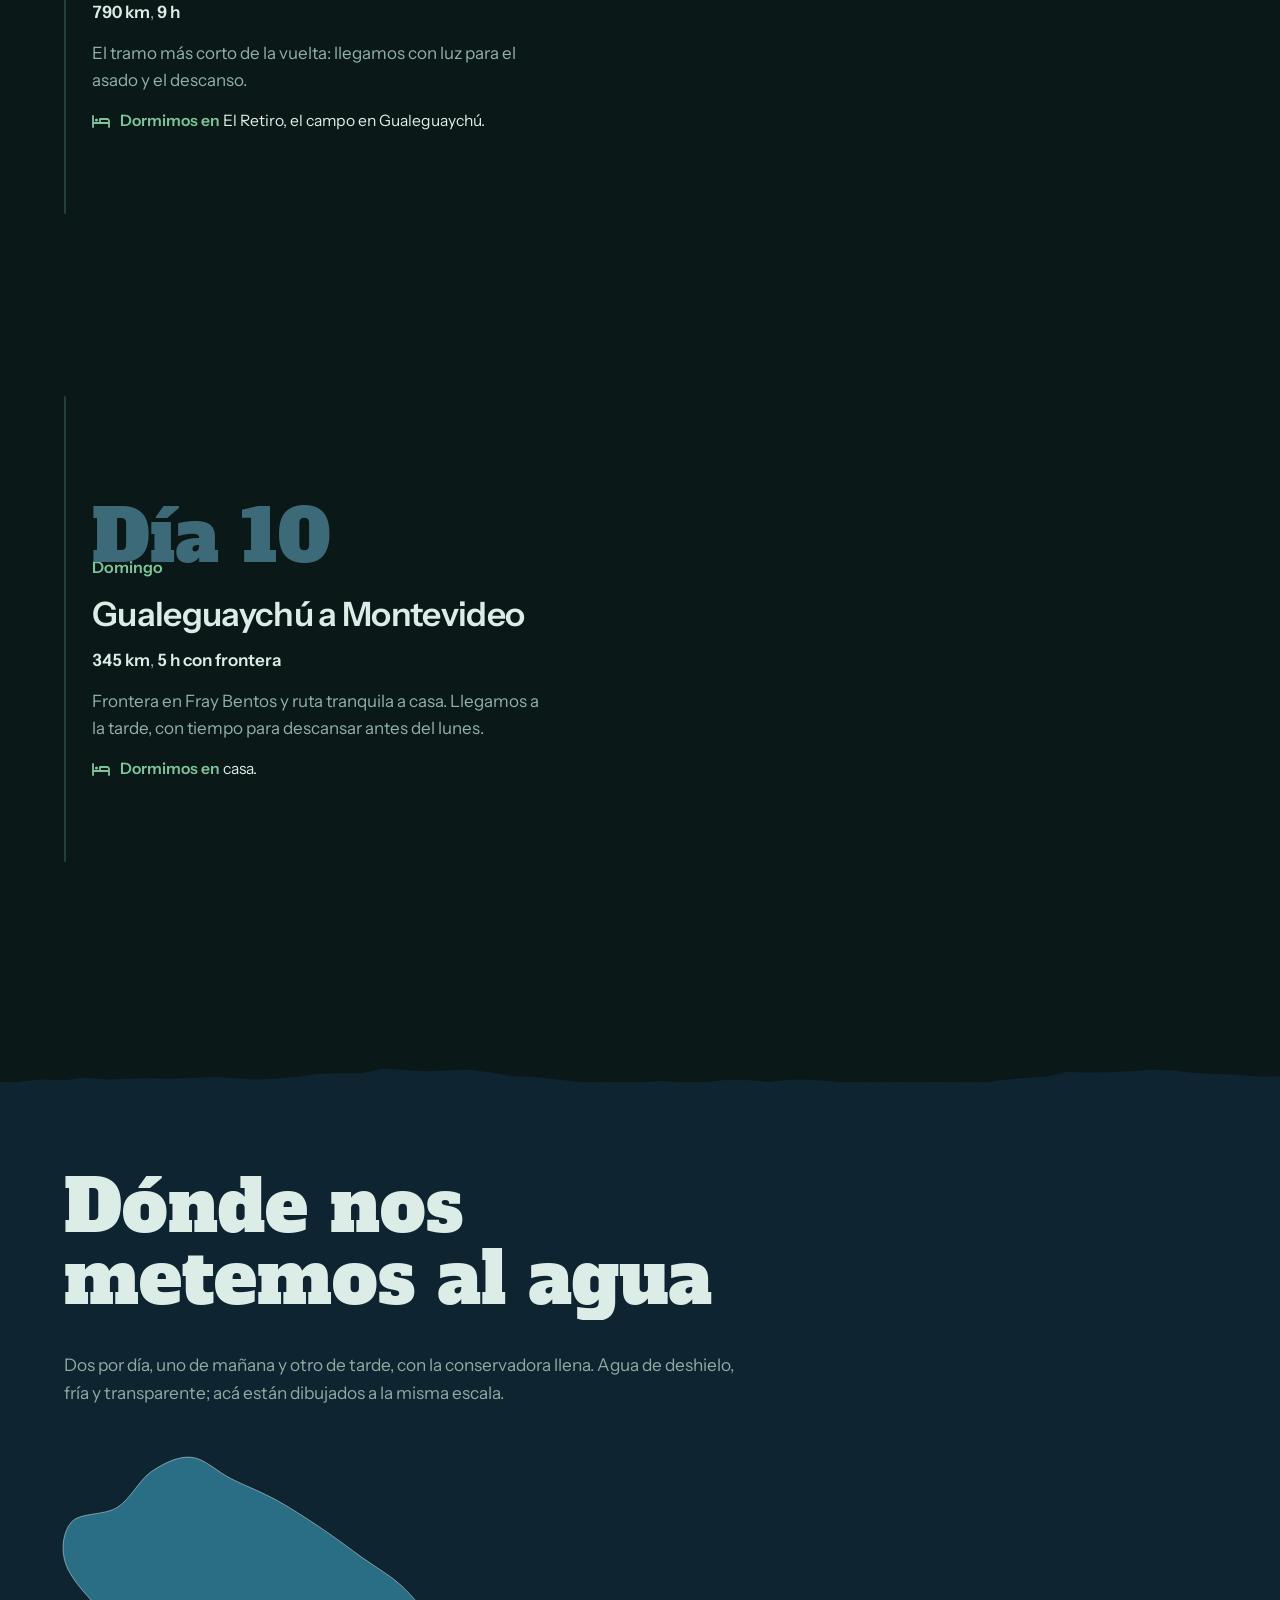
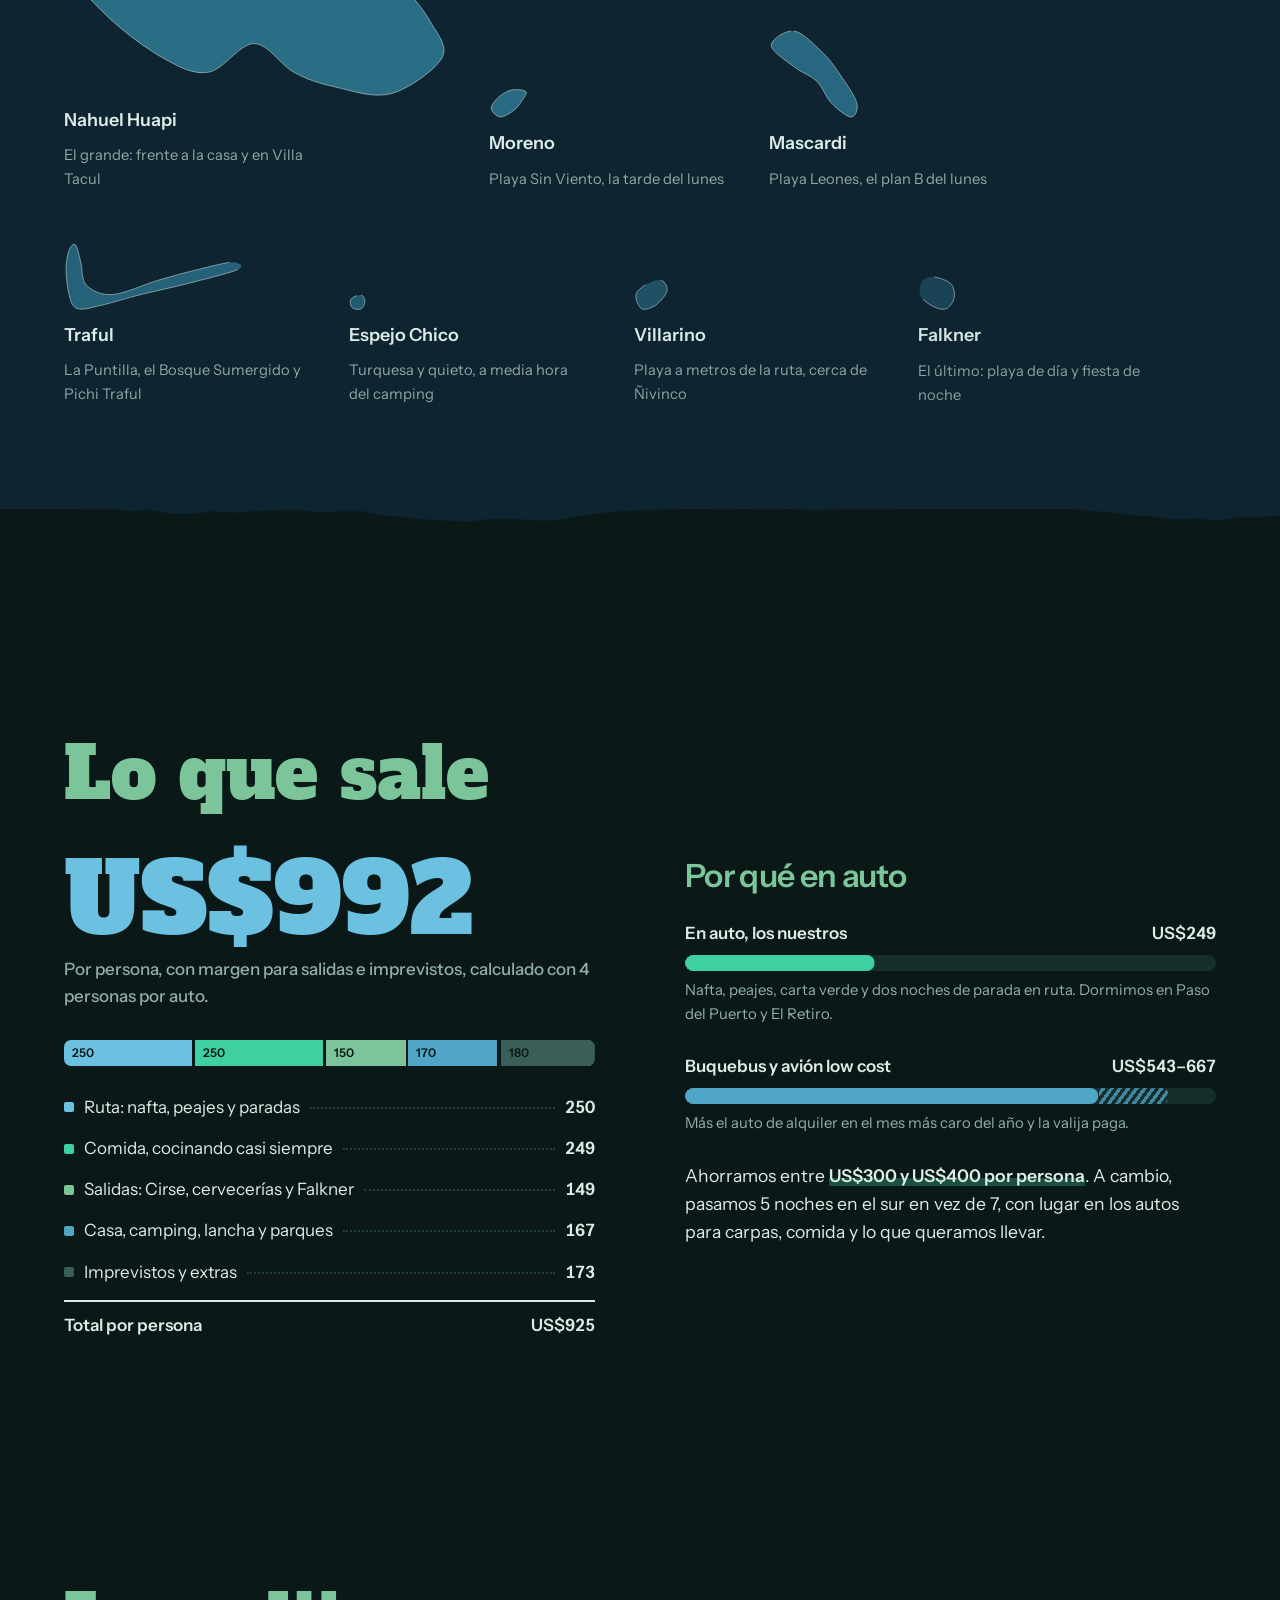
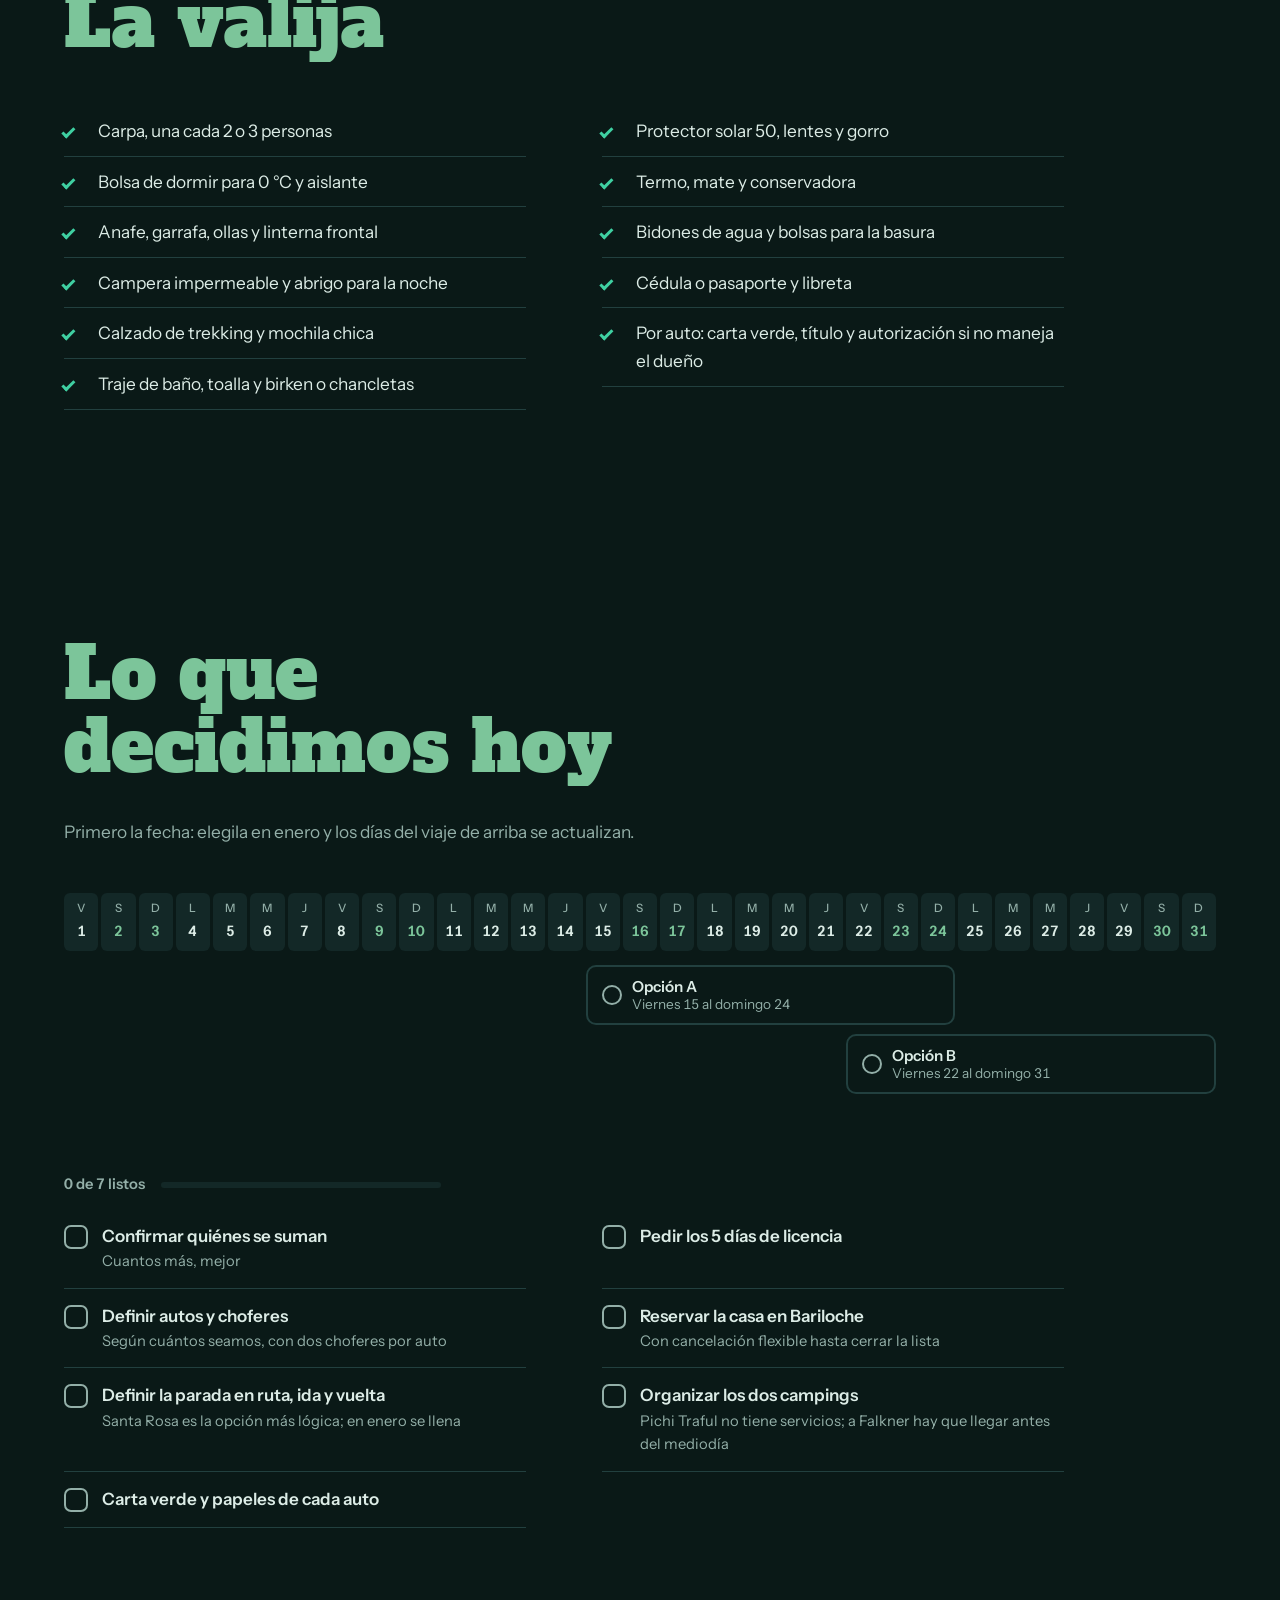
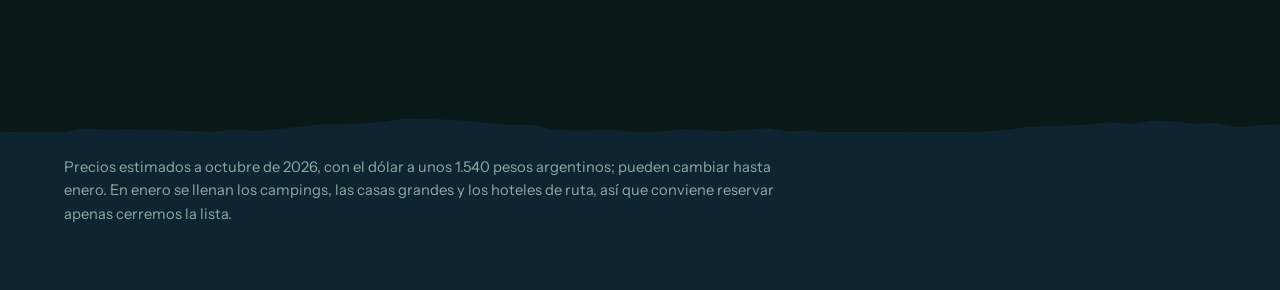
==== commit e0ebd832: "Foto de la cascada Ñivinco Co-Authored-By: Claude Opus 5.5 <noreply@anthropic.com> Claude-Session: h" ====
--- a/index.html
+++ b/index.html
@@ -138,8 +138,8 @@
       <p class="meta rv" style="--i:2">40 km<span>,</span> dos lagos</p>
       <p class="txt rv" style="--i:3">Llegamos temprano a Falkner para agarrar buen lugar. De mañana, la caminata a la cascada Ñivinco, sin dejar nada a la vista en el auto, o playa en el Villarino. De tarde, el Falkner. A la noche, el camping se pone de fiesta. Para los que quieran más: los Pozones del Caleufú, con una hora y pico de ripio.</p>
       <figure class="ph rv" style="--i:4">
-        <a class="ph-main" href="img/falkner.jpg" data-ph="falkner" aria-label="Ver foto: El camping Falkner: escenario, mesas largas y el lago enfrente"><img src="img/falkner.jpg" alt="El camping Falkner: escenario, mesas largas y el lago enfrente" width="940" height="627" loading="lazy" decoding="async"></a>
-        <div class="ph-row"><figcaption>El camping Falkner: escenario, mesas largas y el lago enfrente</figcaption></div>
+        <a class="ph-main" href="img/nivinco.jpg" data-ph="nivinco" aria-label="Ver foto: La cascada Ñivinco, al final de la caminata"><img src="img/nivinco.jpg" alt="La cascada Ñivinco, al final de la caminata" width="1280" height="853" loading="lazy" decoding="async"></a>
+        <div class="ph-row"><a class="ph-thumb" href="img/falkner.jpg" data-ph="falkner" aria-label="Ver foto: El camping Falkner: escenario, mesas largas y el lago enfrente"><img src="img/falkner-t.jpg" alt="" width="160" height="160" loading="lazy" decoding="async"></a><figcaption>La cascada Ñivinco, al final de la caminata (1 foto más)</figcaption></div>
       </figure>
       <p class="bed rv" style="--i:5"><svg width="18" height="14" viewBox="0 0 18 14" aria-hidden="true" focusable="false"><path d="M1 13V2M1 9h16v4M17 9V7a2 2 0 0 0-2-2H8v4" fill="none" stroke="currentColor" stroke-width="1.8" stroke-linecap="round" stroke-linejoin="round"/><circle cx="4.5" cy="6" r="1.6" fill="currentColor"/></svg><span><b>Dormimos en</b> el camping Falkner.</span></p>
     </article>
@@ -260,7 +260,7 @@
   <div class="lb-bg" id="lbBg" aria-hidden="true"></div>
   <div class="lb-stage" id="lbStage"><img id="lbImg" alt="" draggable="false"></div>
   <p class="lb-cap" id="lbCap"></p>
-  <div class="lb-strip" id="lbStrip"><button type="button" class="lb-t" data-ph="nahuel" aria-label="Foto 1: El Nahuel Huapi y el lago Moreno, desde el Cerro Campanario"><img src="img/nahuel-t.jpg" alt="" width="160" height="160" loading="lazy" decoding="async"></button><button type="button" class="lb-t" data-ph="mascardi" aria-label="Foto 2: El lago Mascardi, donde está Playa Leones"><img src="img/mascardi-t.jpg" alt="" width="160" height="160" loading="lazy" decoding="async"></button><button type="button" class="lb-t" data-ph="bosque" aria-label="Foto 3: El Bosque Sumergido del lago Traful"><img src="img/bosque-t.jpg" alt="" width="160" height="160" loading="lazy" decoding="async"></button><button type="button" class="lb-t" data-ph="traful" aria-label="Foto 4: Agua turquesa al pie de los paredones del Traful"><img src="img/traful-t.jpg" alt="" width="160" height="160" loading="lazy" decoding="async"></button><button type="button" class="lb-t" data-ph="pichi" aria-label="Foto 5: El camping de Pichi Traful, con la playa a metros de la carpa"><img src="img/pichi-t.jpg" alt="" width="160" height="160" loading="lazy" decoding="async"></button><button type="button" class="lb-t" data-ph="espejo" aria-label="Foto 6: El lago Espejo, con la cordillera nevada atrás"><img src="img/espejo-t.jpg" alt="" width="160" height="160" loading="lazy" decoding="async"></button><button type="button" class="lb-t" data-ph="falkner" aria-label="Foto 7: El camping Falkner: escenario, mesas largas y el lago enfrente"><img src="img/falkner-t.jpg" alt="" width="160" height="160" loading="lazy" decoding="async"></button></div>
+  <div class="lb-strip" id="lbStrip"><button type="button" class="lb-t" data-ph="nahuel" aria-label="Foto 1: El Nahuel Huapi y el lago Moreno, desde el Cerro Campanario"><img src="img/nahuel-t.jpg" alt="" width="160" height="160" loading="lazy" decoding="async"></button><button type="button" class="lb-t" data-ph="mascardi" aria-label="Foto 2: El lago Mascardi, donde está Playa Leones"><img src="img/mascardi-t.jpg" alt="" width="160" height="160" loading="lazy" decoding="async"></button><button type="button" class="lb-t" data-ph="bosque" aria-label="Foto 3: El Bosque Sumergido del lago Traful"><img src="img/bosque-t.jpg" alt="" width="160" height="160" loading="lazy" decoding="async"></button><button type="button" class="lb-t" data-ph="traful" aria-label="Foto 4: Agua turquesa al pie de los paredones del Traful"><img src="img/traful-t.jpg" alt="" width="160" height="160" loading="lazy" decoding="async"></button><button type="button" class="lb-t" data-ph="pichi" aria-label="Foto 5: El camping de Pichi Traful, con la playa a metros de la carpa"><img src="img/pichi-t.jpg" alt="" width="160" height="160" loading="lazy" decoding="async"></button><button type="button" class="lb-t" data-ph="espejo" aria-label="Foto 6: El lago Espejo, con la cordillera nevada atrás"><img src="img/espejo-t.jpg" alt="" width="160" height="160" loading="lazy" decoding="async"></button><button type="button" class="lb-t" data-ph="nivinco" aria-label="Foto 7: La cascada Ñivinco, al final de la caminata"><img src="img/nivinco-t.jpg" alt="" width="160" height="160" loading="lazy" decoding="async"></button><button type="button" class="lb-t" data-ph="falkner" aria-label="Foto 8: El camping Falkner: escenario, mesas largas y el lago enfrente"><img src="img/falkner-t.jpg" alt="" width="160" height="160" loading="lazy" decoding="async"></button></div>
   <button class="lb-btn x" id="lbX" type="button" aria-label="Cerrar" autofocus><svg viewBox="0 0 20 20" aria-hidden="true" focusable="false"><path d="M5 5l10 10M15 5L5 15"/></svg></button>
   <button class="lb-btn prev" id="lbPrev" type="button" aria-label="Foto anterior"><svg viewBox="0 0 20 20" aria-hidden="true" focusable="false"><path d="M12.5 4l-6 6 6 6"/></svg></button>
   <button class="lb-btn next" id="lbNext" type="button" aria-label="Foto siguiente"><svg viewBox="0 0 20 20" aria-hidden="true" focusable="false"><path d="M7.5 4l6 6-6 6"/></svg></button>
